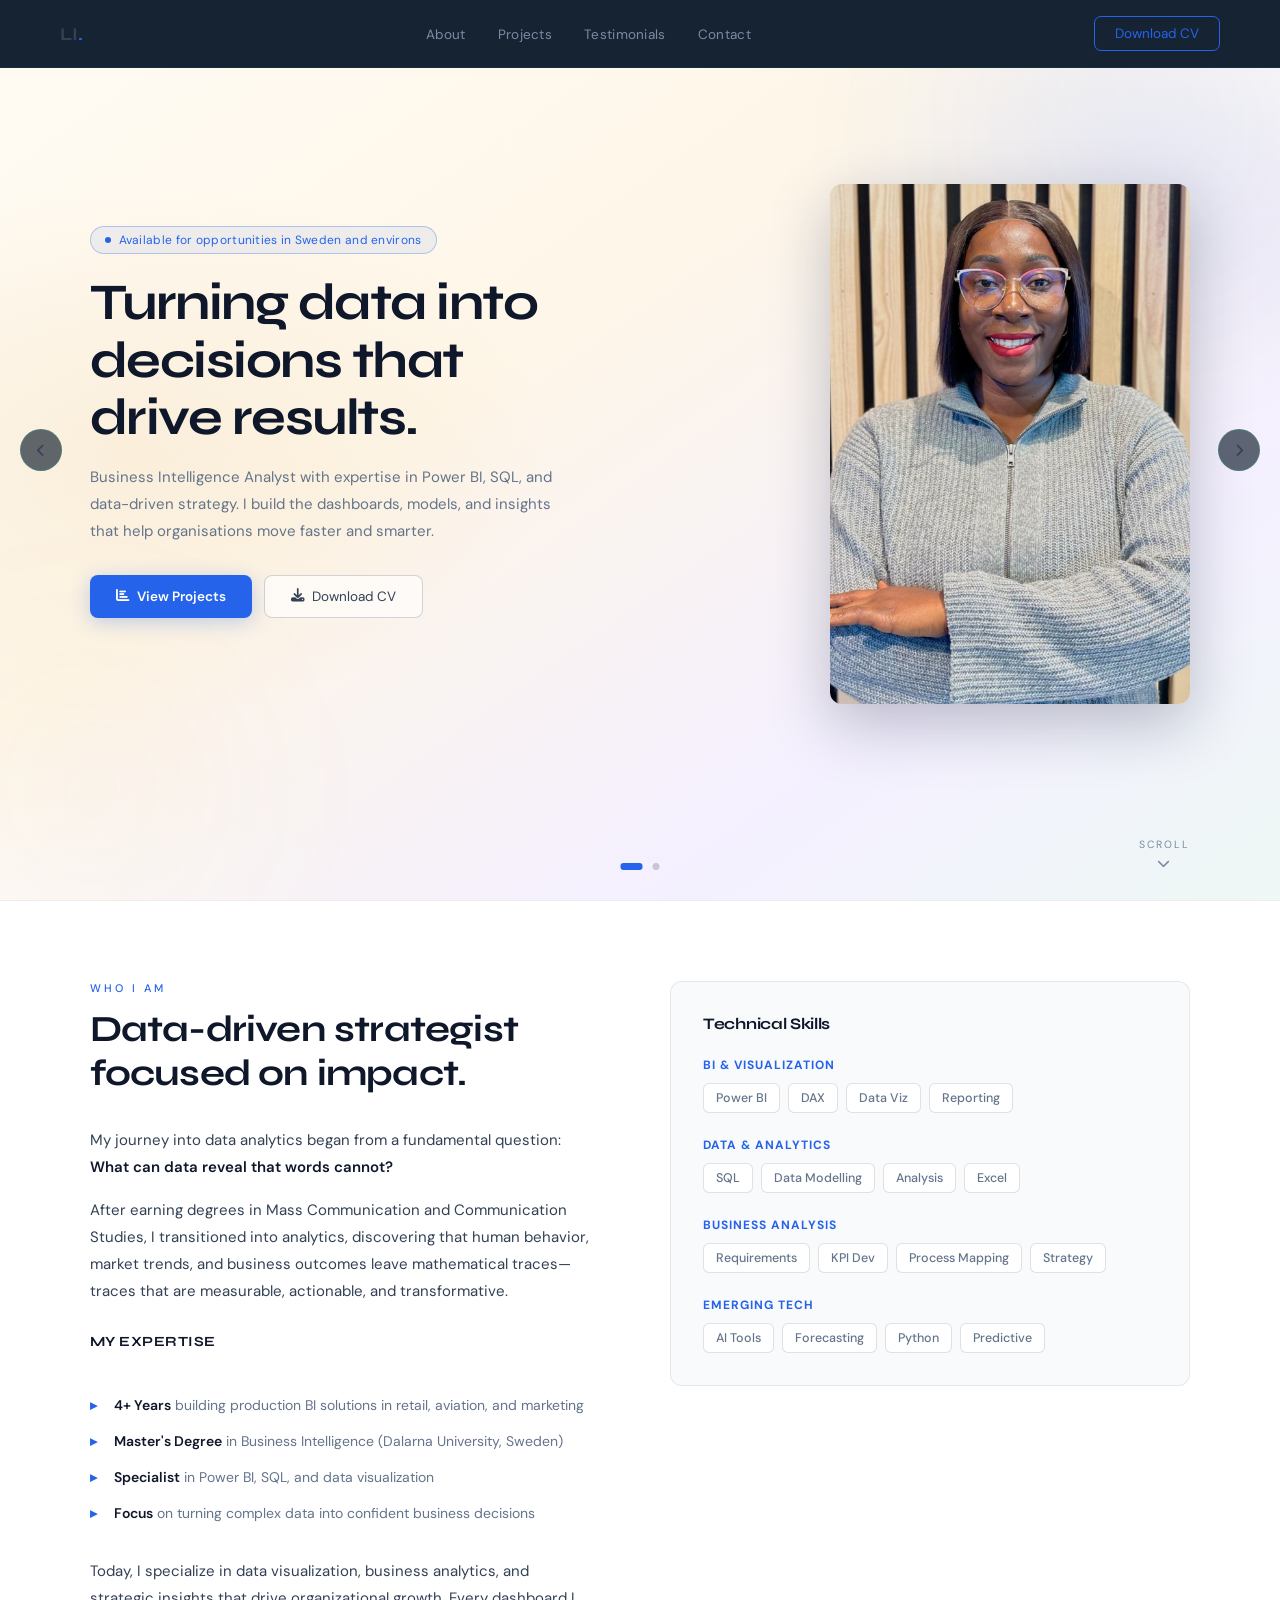
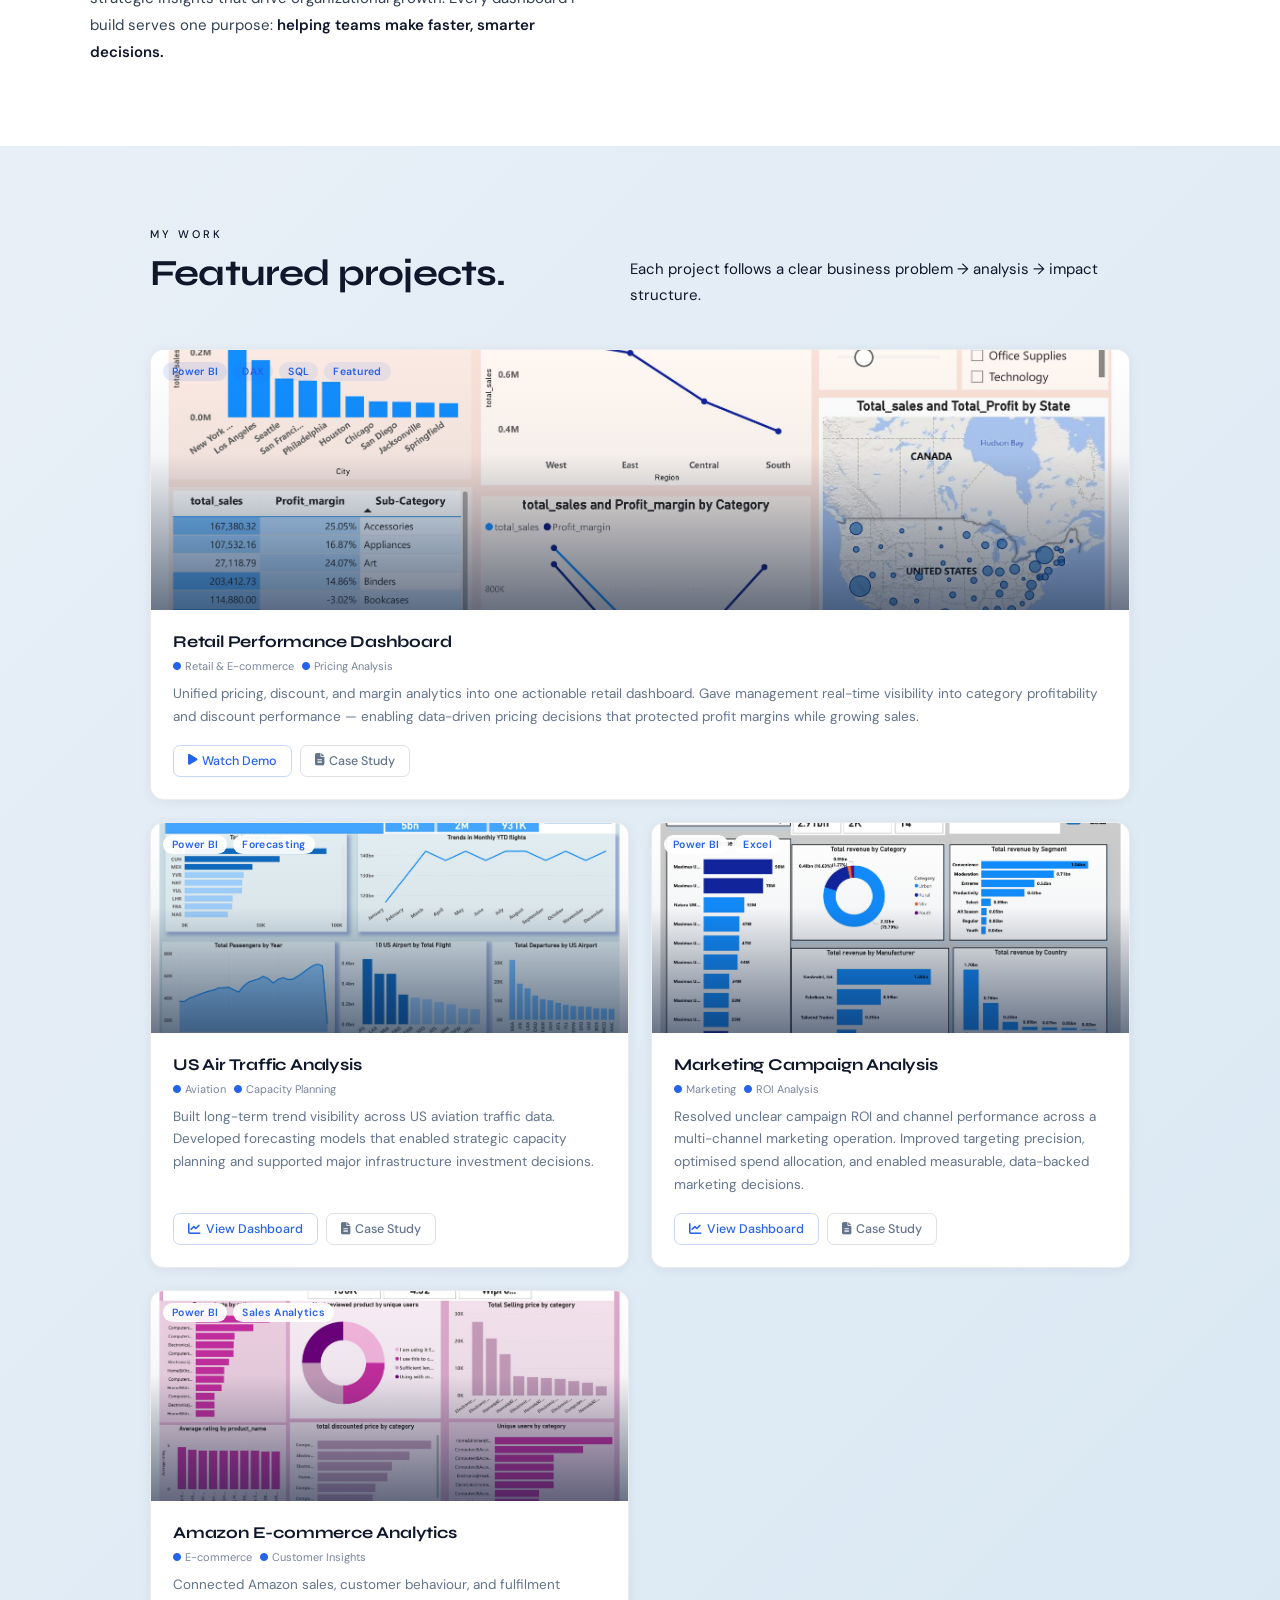
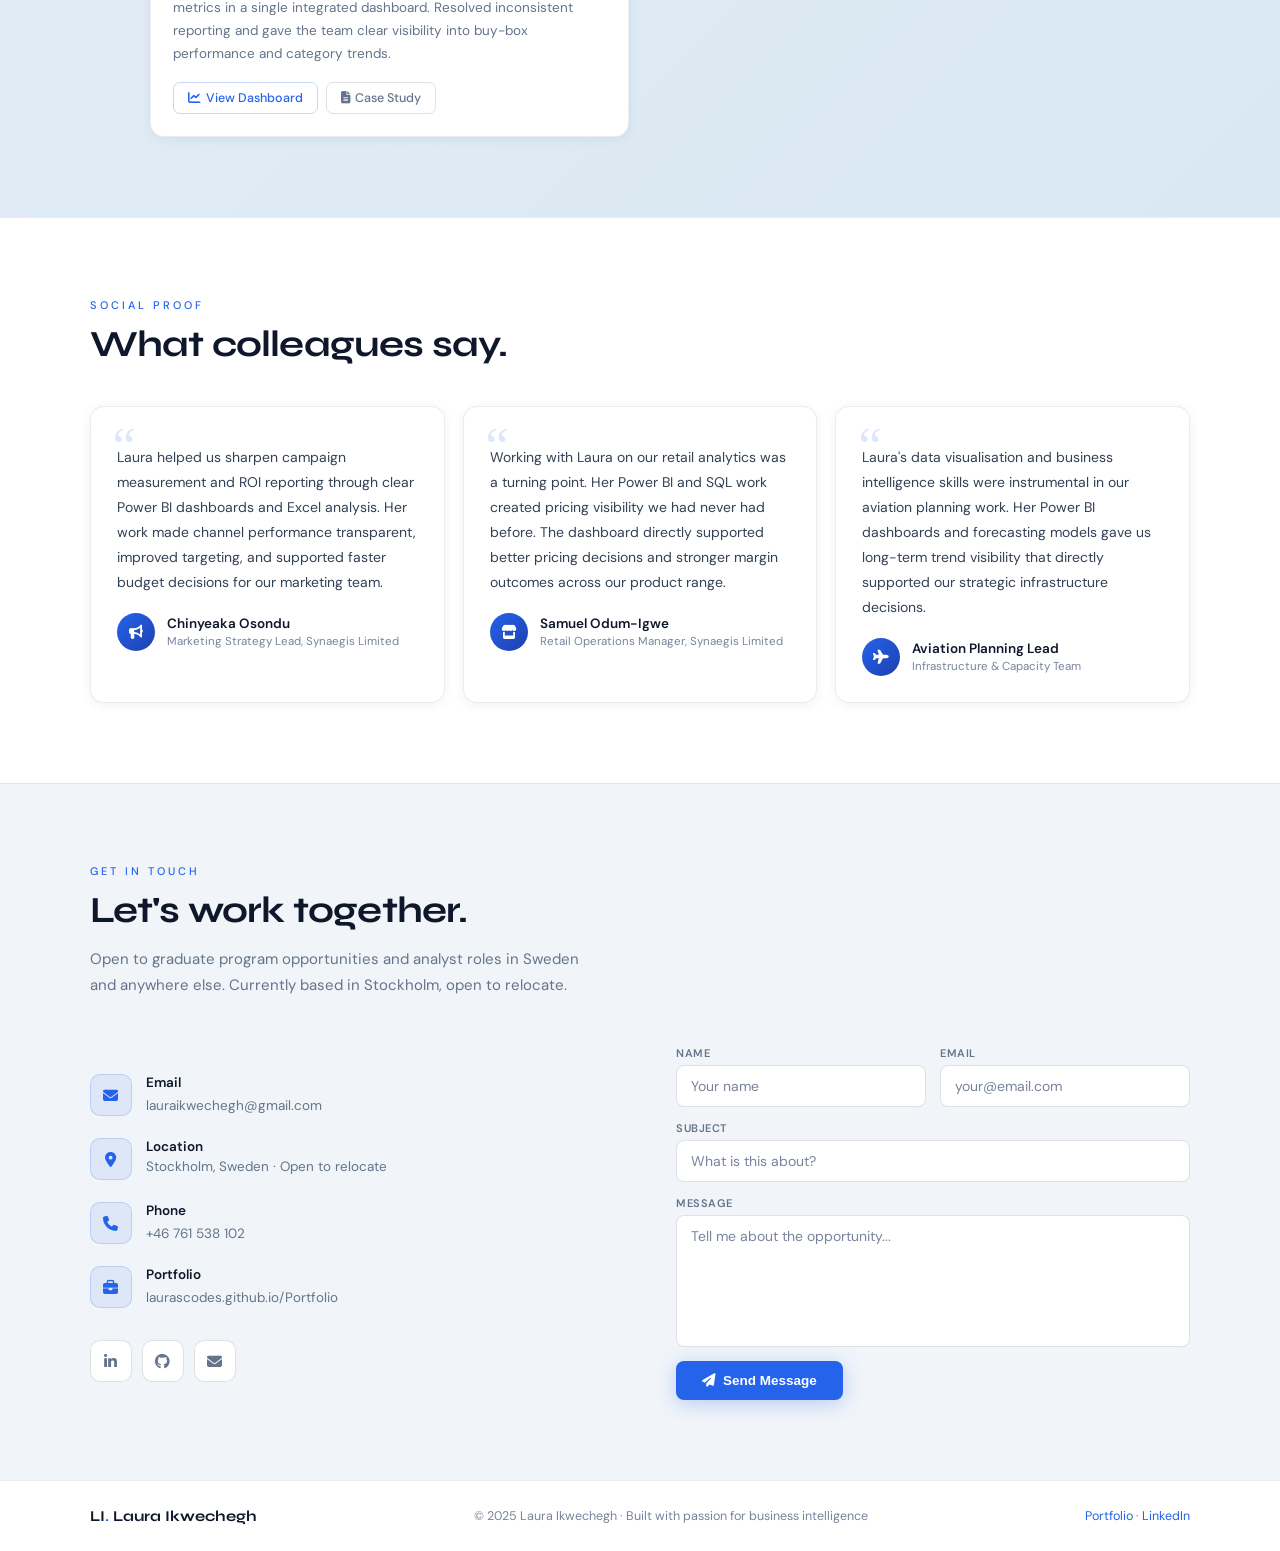
==== index.html @ 50e547a9 "new" ====
<!DOCTYPE html>
<html lang="en">
<head>
<meta charset="UTF-8">
<meta name="viewport" content="width=device-width, initial-scale=1.0">
<title>Laura Ikwechegh | Business Intelligence Analyst</title>
<link rel="preconnect" href="https://fonts.googleapis.com">
<link rel="preconnect" href="https://fonts.gstatic.com" crossorigin>
<link href="https://fonts.googleapis.com/css2?family=Syne:wght@400;600;700;800&family=DM+Sans:ital,opsz,wght@0,9..40,300;0,9..40,400;0,9..40,500;1,9..40,300&display=swap" rel="stylesheet">
<link rel="stylesheet" href="https://cdnjs.cloudflare.com/ajax/libs/font-awesome/6.5.0/css/all.min.css">
<link rel="stylesheet" href="style.css">
</head>
<body>

<!-- CURSOR -->
<div class="cursor" id="cursor"></div>
<div class="cursor-ring" id="cursorRing"></div>

<!-- SCROLL BAR -->
<div id="scroll-bar"></div>

<!-- MOBILE NAV -->
<div class="mobile-nav" id="mobileNav">
  <button class="close-mobile" onclick="closeMobileNav()"><i class="fas fa-times"></i></button>
  <a href="#hero" onclick="closeMobileNav()">Home</a>
  <a href="#about" onclick="closeMobileNav()">About</a>
  <a href="#projects" onclick="closeMobileNav()">Projects</a>
  <a href="#testimonials" onclick="closeMobileNav()">Testimonials</a>
  <a href="#contact" onclick="closeMobileNav()">Contact</a>
</div>

<!-- NAVBAR -->
<nav id="navbar">
  <a href="#hero" class="nav-logo">LI<span>.</span></a>
  <ul class="nav-links">
    <li><a href="#about">About</a></li>
    <li><a href="#projects">Projects</a></li>
    <li><a href="#testimonials">Testimonials</a></li>
    <li><a href="#contact">Contact</a></li>
  </ul>
  <a href="assets/img/portfolio/Laura_Ikwecheghs_Resume.pdf" class="nav-cta" target="_blank">Download CV</a>
  <div class="hamburger" onclick="openMobileNav()">
    <span></span><span></span><span></span>
  </div>
</nav>

<!-- ========== HERO SECTION ========== -->
<section id="hero">
  <div class="hero-slider" id="heroSlider">

    <!-- SLIDE 1: Photo + Text -->
    <div class="hero-slide slide-1">
      <div class="hero-orb orb-1"></div>
      <div class="hero-orb orb-2"></div>

      <div class="slide-1-inner">

        <!-- LEFT: Text -->
        <div class="hero-text-col">
          <div class="hero-badge">Available for opportunities in Sweden and environs</div>

          <h1 class="hero-title">
            Turning data into<br>
            <span class="primary-blue">decisions</span> that<br>
            <span class="accent-blue">drive results.</span>
          </h1>

          <p class="hero-sub">
            Business Intelligence Analyst with expertise in Power BI, SQL, and data-driven strategy.
            I build the dashboards, models, and insights that help organisations move faster and smarter.
          </p>

          <div class="hero-btns">
            <a href="#projects" class="btn-primary">
              <i class="fas fa-chart-bar"></i> View Projects
            </a>
            <a href="assets/img/portfolio/Laura_Ikwecheghs_Resume.pdf" class="btn-outline" target="_blank">
              <i class="fas fa-download"></i> Download CV
            </a>
          </div>
        </div>

        <!-- RIGHT: Photo -->
        <div class="hero-photo-col">
          <div class="hero-photo-frame">
            <img src="assets/img/portfolio/my_image.jpeg" alt="Laura Ikwechegh">
            <div class="hero-accent-card">
              <div class="accent-card-title">Live Metrics</div>
              <div class="accent-bars">
                <div class="accent-bar"></div>
                <div class="accent-bar"></div>
                <div class="accent-bar"></div>
                <div class="accent-bar"></div>
                <div class="accent-bar"></div>
                <div class="accent-bar"></div>
              </div>
            </div>
          </div>
        </div>

      </div>
    </div>
    <!-- end SLIDE 1 -->

    <!-- SLIDE 2: Gradient -->
    <div class="hero-slide slide-2">
      <div class="slide-2-line"></div>

      <div class="slide-2-inner">
        <div class="slide-2-eyebrow">Business Intelligence · Power BI · SQL</div>

        <h2 class="slide-2-title">
          Where data meets<br>
          <span class="s2-accent">strategic impact.</span>
        </h2>

        <p class="slide-2-desc">
          I translate raw data into confident decisions from retail pricing dashboards
          to aviation forecasting. My work sits at the intersection of analytics,
          technology, and measurable business outcomes.
        </p>

        <div class="slide-2-ctas">
          <a href="#about" class="btn-warm">
            <i class="fas fa-user"></i> About Me
          </a>
          <a href="#contact" class="btn-warm-outline">
            <i class="fas fa-paper-plane"></i> Get In Touch
          </a>
        </div>

        <div class="slide-2-stats">
          <div class="s2-stat">
            <div class="s2-stat-num">4+</div>
            <div class="s2-stat-label">Years<br>Experience</div>
          </div>
          <div class="s2-stat">
            <div class="s2-stat-num">4+</div>
            <div class="s2-stat-label">Projects<br>Delivered</div>
          </div>
          <div class="s2-stat">
            <div class="s2-stat-num">3+</div>
            <div class="s2-stat-label">Industries<br>Served</div>
          </div>
        </div>
      </div>

      <div class="slide-2-quote">
        <span class="s2-quote-mark">"</span>
        <p class="s2-quote-text">Data is the new oil — but only when refined into insight.</p>
        <div class="s2-quote-author">BI Philosophy</div>
      </div>

    </div>
    <!-- end SLIDE 2 -->

  </div>

  <!-- Dots -->
  <div class="hero-nav-dots">
    <button class="hero-dot active" aria-label="Slide 1"></button>
    <button class="hero-dot" aria-label="Slide 2"></button>
  </div>

  <!-- Arrows -->
  <button class="hero-arrow hero-arrow-left" id="heroPrev" aria-label="Previous slide">
    <i class="fas fa-chevron-left"></i>
  </button>
  <button class="hero-arrow hero-arrow-right" id="heroNext" aria-label="Next slide">
    <i class="fas fa-chevron-right"></i>
  </button>

  <!-- Scroll hint -->
  <div class="scroll-hint">
    <span>Scroll</span>
    <i class="fas fa-chevron-down"></i>
  </div>

</section>

<!-- ========== ABOUT ========== -->
<section id="about" class="section about-section" data-nav-theme="light">
  <div class="about-container">
    <!-- LEFT: Story -->
    <div class="about-left reveal">
      <div class="section-label">Who I Am</div>
      <h2 class="section-title">Data-driven strategist<br>focused on <span class="primary-blue">impact.</span></h2>
      
      <div class="about-content">
        <p>My journey into data analytics began from a fundamental question: <strong>What can data reveal that words cannot?</strong></p>
        
        <p>After earning degrees in Mass Communication and Communication Studies, I transitioned into analytics, discovering that human behavior, market trends, and business outcomes leave mathematical traces—traces that are measurable, actionable, and transformative.</p>
        
        <h4 class="about-subheading">My Expertise</h4>
        <ul class="about-list">
          <li><strong>4+ Years</strong> building production BI solutions in retail, aviation, and marketing</li>
          <li><strong>Master's Degree</strong> in Business Intelligence (Dalarna University, Sweden)</li>
          <li><strong>Specialist</strong> in Power BI, SQL, and data visualization</li>
          <li><strong>Focus</strong> on turning complex data into confident business decisions</li>
        </ul>
        
        <p>Today, I specialize in data visualization, business analytics, and strategic insights that drive organizational growth. Every dashboard I build serves one purpose: <strong>helping teams make faster, smarter decisions.</strong></p>
      </div>
    </div>

    <!-- RIGHT: Skills & Highlights -->
    <div class="about-right reveal">
      <h3 class="about-highlight-title">Technical Skills</h3>
      
      <div class="skills-groups">
        <div class="skill-group-simple">
          <h5>BI & Visualization</h5>
          <div class="skill-tags-simple">
            <span class="skill-tag-simple">Power BI</span>
            <span class="skill-tag-simple">DAX</span>
            <span class="skill-tag-simple">Data Viz</span>
            <span class="skill-tag-simple">Reporting</span>
          </div>
        </div>

        <div class="skill-group-simple">
          <h5>Data & Analytics</h5>
          <div class="skill-tags-simple">
            <span class="skill-tag-simple">SQL</span>
            <span class="skill-tag-simple">Data Modelling</span>
            <span class="skill-tag-simple">Analysis</span>
            <span class="skill-tag-simple">Excel</span>
          </div>
        </div>

        <div class="skill-group-simple">
          <h5>Business Analysis</h5>
          <div class="skill-tags-simple">
            <span class="skill-tag-simple">Requirements</span>
            <span class="skill-tag-simple">KPI Dev</span>
            <span class="skill-tag-simple">Process Mapping</span>
            <span class="skill-tag-simple">Strategy</span>
          </div>
        </div>

        <div class="skill-group-simple">
          <h5>Emerging Tech</h5>
          <div class="skill-tags-simple">
            <span class="skill-tag-simple">AI Tools</span>
            <span class="skill-tag-simple">Forecasting</span>
            <span class="skill-tag-simple">Python</span>
            <span class="skill-tag-simple">Predictive</span>
          </div>
        </div>
      </div>
    </div>
  </div>

</section>

<!-- ========== PROJECTS ========== -->
<section id="projects" class="section" data-nav-theme="primary">
  <div class="projects-inner">
    <div class="projects-header">
      <div>
        <div class="section-label reveal">My Work</div>
        <h2 class="section-title reveal">Featured projects.</h2>
      </div>
      <p class="section-sub reveal" style="margin-bottom:0;">Each project follows a clear business problem → analysis → impact structure.</p>
    </div>

    <div class="projects-grid">

    <!-- FEATURED: Retail -->
    <div class="project-card reveal">
      <div class="project-img-wrap">
        <img src="assets/img/portfolio/Retail Performance.jpg" alt="Retail Performance Dashboard" loading="lazy">
        <div class="project-overlay"></div>
        <div class="project-tags-overlay">
          <span class="ptag">Power BI</span>
          <span class="ptag">DAX</span>
          <span class="ptag">SQL</span>
          <span class="ptag">Featured</span>
        </div>
      </div>
      <div class="project-body">
        <h3>Retail Performance Dashboard</h3>
        <div class="project-meta">
          <span><i class="fas fa-circle"></i> Retail &amp; E-commerce</span>
          <span><i class="fas fa-circle"></i> Pricing Analysis</span>
        </div>
        <p>Unified pricing, discount, and margin analytics into one actionable retail dashboard. Gave management real-time visibility into category profitability and discount performance — enabling data-driven pricing decisions that protected profit margins while growing sales.</p>
        <div class="project-links">
          <a href="assets/img/portfolio/Retail%20Performance.mp4" class="p-link" target="_blank" rel="noopener">
            <i class="fas fa-play"></i> Watch Demo
          </a>
          <a href="project-case1.html" class="p-link secondary">
            <i class="fas fa-file-alt"></i> Case Study
          </a>
        </div>
      </div>
    </div>

    <!-- US Air Traffic -->
    <div class="project-card reveal">
      <div class="project-img-wrap">
        <img src="assets/img/portfolio/U.S international Powerbi project.jpg" alt="US Air Traffic Analysis" loading="lazy">
        <div class="project-overlay"></div>
        <div class="project-tags-overlay">
          <span class="ptag">Power BI</span>
          <span class="ptag">Forecasting</span>
        </div>
      </div>
      <div class="project-body">
        <h3>US Air Traffic Analysis</h3>
        <div class="project-meta">
          <span><i class="fas fa-circle"></i> Aviation</span>
          <span><i class="fas fa-circle"></i> Capacity Planning</span>
        </div>
        <p>Built long-term trend visibility across US aviation traffic data. Developed forecasting models that enabled strategic capacity planning and supported major infrastructure investment decisions.</p>
        <div class="project-links">
          <a href="assets/img/portfolio/U.S international Powerbi project.jpg" class="p-link" target="_blank" rel="noopener">
            <i class="fas fa-chart-line"></i> View Dashboard
          </a>
          <a href="project-case3.html" class="p-link secondary">
            <i class="fas fa-file-alt"></i> Case Study
          </a>
        </div>
      </div>
    </div>

    <!-- Marketing Campaign -->
    <div class="project-card reveal">
      <div class="project-img-wrap">
        <img src="assets/img/portfolio/power BI Assignment 1.jpg" alt="Marketing Campaign Analysis" loading="lazy">
        <div class="project-overlay"></div>
        <div class="project-tags-overlay">
          <span class="ptag">Power BI</span>
          <span class="ptag">Excel</span>
        </div>
      </div>
      <div class="project-body">
        <h3>Marketing Campaign Analysis</h3>
        <div class="project-meta">
          <span><i class="fas fa-circle"></i> Marketing</span>
          <span><i class="fas fa-circle"></i> ROI Analysis</span>
        </div>
        <p>Resolved unclear campaign ROI and channel performance across a multi-channel marketing operation. Improved targeting precision, optimised spend allocation, and enabled measurable, data-backed marketing decisions.</p>
        <div class="project-links">
          <a href="assets/img/portfolio/power BI Assignment 1.jpg" class="p-link" target="_blank" rel="noopener">
            <i class="fas fa-chart-line"></i> View Dashboard
          </a>
          <a href="project-case4.html" class="p-link secondary">
            <i class="fas fa-file-alt"></i> Case Study
          </a>
        </div>
      </div>
    </div>

    <!-- Amazon -->
    <div class="project-card reveal">
      <div class="project-img-wrap">
        <img src="assets/img/portfolio/Amazon E-commerce 1.jpg" alt="Amazon E-commerce Analytics" loading="lazy">
        <div class="project-overlay"></div>
        <div class="project-tags-overlay">
          <span class="ptag">Power BI</span>
          <span class="ptag">Sales Analytics</span>
        </div>
      </div>
      <div class="project-body">
        <h3>Amazon E-commerce Analytics</h3>
        <div class="project-meta">
          <span><i class="fas fa-circle"></i> E-commerce</span>
          <span><i class="fas fa-circle"></i> Customer Insights</span>
        </div>
        <p>Connected Amazon sales, customer behaviour, and fulfilment metrics in a single integrated dashboard. Resolved inconsistent reporting and gave the team clear visibility into buy-box performance and category trends.</p>
        <div class="project-links">
          <a href="assets/img/portfolio/Amazon E-commerce 1.jpg" class="p-link" target="_blank" rel="noopener">
            <i class="fas fa-chart-line"></i> View Dashboard
          </a>
          <a href="project-case5.html" class="p-link secondary">
            <i class="fas fa-file-alt"></i> Case Study
          </a>
        </div>
      </div>
    </div>

  </div>
</div>
</section>

<!-- ========== TESTIMONIALS ========== -->
<section id="testimonials" class="section" data-nav-theme="light">
  <div class="section-label reveal">Social Proof</div>
  <h2 class="section-title reveal">What colleagues say.</h2>

  <div class="testimonials-grid">

    <div class="testimonial-card reveal">
      <p>Laura helped us sharpen campaign measurement and ROI reporting through clear Power BI dashboards and Excel analysis. Her work made channel performance transparent, improved targeting, and supported faster budget decisions for our marketing team.</p>
      <div class="t-author">
        <div class="t-avatar"><i class="fas fa-bullhorn"></i></div>
        <div>
          <div class="t-name">Chinyeaka Osondu</div>
          <div class="t-role">Marketing Strategy Lead, Synaegis Limited</div>
        </div>
      </div>
    </div>

    <div class="testimonial-card reveal">
      <p>Working with Laura on our retail analytics was a turning point. Her Power BI and SQL work created pricing visibility we had never had before. The dashboard directly supported better pricing decisions and stronger margin outcomes across our product range.</p>
      <div class="t-author">
        <div class="t-avatar"><i class="fas fa-store"></i></div>
        <div>
          <div class="t-name">Samuel Odum-Igwe</div>
          <div class="t-role">Retail Operations Manager, Synaegis Limited</div>
        </div>
      </div>
    </div>

    <div class="testimonial-card reveal">
      <p>Laura's data visualisation and business intelligence skills were instrumental in our aviation planning work. Her Power BI dashboards and forecasting models gave us long-term trend visibility that directly supported our strategic infrastructure decisions.</p>
      <div class="t-author">
        <div class="t-avatar"><i class="fas fa-plane"></i></div>
        <div>
          <div class="t-name">Aviation Planning Lead</div>
          <div class="t-role">Infrastructure &amp; Capacity Team</div>
        </div>
      </div>
    </div>

  </div>
</section>

<!-- ========== CONTACT ========== -->
<section id="contact" class="section" data-nav-theme="light">
  <div class="section-label reveal">Get In Touch</div>
  <h2 class="section-title reveal">Let's work together.</h2>
  <p class="section-sub reveal">Open to graduate program opportunities and analyst roles in Sweden and anywhere else. Currently based in Stockholm, open to relocate.</p>

  <div class="contact-grid">
    <div class="reveal">
      <div class="contact-info-items">
        <div class="contact-info-item">
          <div class="c-icon"><i class="fas fa-envelope"></i></div>
          <div class="c-text">
            <h4>Email</h4>
            <a href="mailto:lauraikwechegh@gmail.com">lauraikwechegh@gmail.com</a>
          </div>
        </div>
        <div class="contact-info-item">
          <div class="c-icon"><i class="fas fa-map-marker-alt"></i></div>
          <div class="c-text">
            <h4>Location</h4>
            <p>Stockholm, Sweden · Open to relocate</p>
          </div>
        </div>
        <div class="contact-info-item">
          <div class="c-icon"><i class="fas fa-phone"></i></div>
          <div class="c-text">
            <h4>Phone</h4>
            <a href="tel:+46761538102">+46 761 538 102</a>
          </div>
        </div>
        <div class="contact-info-item">
          <div class="c-icon"><i class="fas fa-briefcase"></i></div>
          <div class="c-text">
            <h4>Portfolio</h4>
            <a href="https://laurascodes.github.io/Portfolio/index.html#hero-section" target="_blank">laurascodes.github.io/Portfolio</a>
          </div>
        </div>
      </div>

      <div class="social-row">
        <a href="http://www.linkedin.com/in/chidinma-ikwechegh-4619a311b" class="soc-btn" target="_blank" title="LinkedIn">
          <i class="fab fa-linkedin-in"></i>
        </a>
        <a href="https://github.com/laurascodes" class="soc-btn" target="_blank" title="GitHub">
          <i class="fab fa-github"></i>
        </a>
        <a href="mailto:lauraikwechegh@gmail.com" class="soc-btn" title="Email">
          <i class="fas fa-envelope"></i>
        </a>
      </div>
    </div>

    <form class="contact-form reveal" onsubmit="handleSubmit(event)">
      <div class="form-row">
        <div class="form-group">
          <label for="fname">Name</label>
          <input type="text" id="fname" name="name" placeholder="Your name" required>
        </div>
        <div class="form-group">
          <label for="femail">Email</label>
          <input type="email" id="femail" name="email" placeholder="your@email.com" required>
        </div>
      </div>
      <div class="form-group">
        <label for="fsubject">Subject</label>
        <input type="text" id="fsubject" name="subject" placeholder="What is this about?" required>
      </div>
      <div class="form-group">
        <label for="fmessage">Message</label>
        <textarea id="fmessage" name="message" rows="6" placeholder="Tell me about the opportunity..." required></textarea>
      </div>
      <button type="submit" class="btn-primary" style="align-self:flex-start;">
        <i class="fas fa-paper-plane"></i> Send Message
      </button>
      <p id="form-msg" style="font-size:13px;color:var(--teal);display:none;margin-top:8px;">
        ✓ Message sent! I will get back to you within 24 hours.
      </p>
    </form>
  </div>
</section>

<!-- FOOTER -->
<footer>
  <div class="footer-logo">LI<span>.</span> Laura Ikwechegh</div>
  <p>© 2025 Laura Ikwechegh · Built with passion for business intelligence</p>
  <p>
    <a href="https://laurascodes.github.io/Portfolio/index.html#hero-section">Portfolio</a> ·
    <a href="http://www.linkedin.com/in/chidinma-ikwechegh-4619a311b" target="_blank">LinkedIn</a>
  </p>
</footer>

<script src="main.js"></script>
</body>
</html>
---- style.css ----
/* ===========================
   CSS VARIABLES & RESET
=========================== */
:root {
  /* Twine-inspired Professional Blue Palette */
  --primary-dark:     #0F172A;
  --primary-navy:     #1E3A8A;
  --primary-blue:     #2563EB;
  --accent-blue:      #60A5FA;
  --white:            #FFFFFF;
  --bg-light:         #F8FAFC;
  --text-medium:      #64748B;
  --text-dark:        #334155;
  
  /* Hero section */
  --hero-bg:          #0F172A;
  --hero-mid:         #1E3A8A;
  --hero-accent:      #2563EB;
  --hero-accent-light:#60A5FA;
  --hero-slate:       #7B8BA3;
  --hero-light:       #D1D5E0;
  --hero-white:       #F8FAFC;

  /* Rest of site */
  --bg:               #F8FAFC;
  --bg2:              #FFFFFF;
  --bg3:              #F1F5F9;
  --primary:          #2563EB;
  --primary-light:    rgba(37,99,235,0.08);
  --accent:           #60A5FA;
  --slate:            #64748B;
  --slate-mid:        #78849C;
  --body-text:        #334155;
  --heading:          #0F172A;
  --border:           rgba(15,23,42,0.08);
  --border-mid:       rgba(15,23,42,0.13);
  --card-bg:          #FFFFFF;
  --shadow-sm:        0 2px 12px rgba(15,23,42,0.06);
  --shadow-md:        0 8px 32px rgba(15,23,42,0.09);
  --shadow-lg:        0 20px 60px rgba(15,23,42,0.12);
  --radius:           8px;
  --transition:       0.3s cubic-bezier(0.4,0,0.2,1);
}

*,*::before,*::after{margin:0;padding:0;box-sizing:border-box;}
html{scroll-behavior:smooth;font-size:16px;}
body{
  font-family:'DM Sans',sans-serif;
  background:var(--bg);color:var(--body-text);
  overflow-x:hidden;
  -webkit-font-smoothing:antialiased;
  -moz-osx-font-smoothing:grayscale;
  font-weight:400;cursor:none;
}

/* ===========================
   SCROLL REVEAL ANIMATIONS
=========================== */
.reveal{
  opacity:0;transform:translateY(20px);
  animation:revealUp .8s ease forwards;
}
@keyframes revealUp{
  to{opacity:1;transform:translateY(0);}
}
.section .reveal:nth-child(1){animation-delay:.1s;}
.section .reveal:nth-child(2){animation-delay:.2s;}
.section .reveal:nth-child(3){animation-delay:.3s;}
.section .reveal:nth-child(4){animation-delay:.4s;}
.section .reveal:nth-child(5){animation-delay:.5s;}

/* ===========================
   CURSOR
=========================== */
.cursor{
  position:fixed;width:11px;height:11px;background:var(--hero-teal);
  border-radius:50%;pointer-events:none;z-index:99999;
  transform:translate(-50%,-50%);transition:width .2s,height .2s;
}
.cursor-ring{
  position:fixed;width:36px;height:36px;
  border:1.5px solid var(--hero-teal);border-radius:50%;
  pointer-events:none;z-index:99998;transform:translate(-50%,-50%);
  transition:width .3s,height .3s,opacity .3s;opacity:.35;
}

/* ===========================
   SCROLL BAR
=========================== */
#scroll-bar{
  position:fixed;top:0;left:0;height:3px;
  background:linear-gradient(90deg,var(--primary),var(--accent-light));
  z-index:9999;width:0%;transition:width .1s linear;
}

/* ===========================
   NAVBAR
=========================== */
nav{
  position:fixed;top:0;left:0;right:0;z-index:1000;
  height:68px;padding:0 clamp(20px,5vw,60px);
  display:flex;align-items:center;justify-content:space-between;
  background:rgba(13,27,42,0.96);
  backdrop-filter:blur(20px);
  border-bottom:1px solid rgba(11,206,175,0.08);
  transition:background var(--transition),box-shadow var(--transition),color var(--transition);
  --nav-link-color: var(--hero-slate);
  --nav-link-hover: var(--hero-accent);
  --nav-cta-color: var(--hero-accent);
  --nav-cta-border: var(--hero-accent);
}
nav.scrolled{box-shadow:0 4px 24px rgba(0,0,0,0.25);}
nav.nav-theme-light{
  background:rgba(255,255,255,0.95);
  border-bottom:1px solid rgba(15,23,42,0.08);
  color:var(--heading);
  --nav-link-color: var(--text-dark);
  --nav-link-hover: var(--primary);
  --nav-cta-color: var(--primary);
  --nav-cta-border: var(--primary);
}
nav.nav-theme-primary{
  background:rgba(37,99,235,0.92);
  border-bottom:1px solid rgba(255,255,255,0.18);
  color:#fff;
  --nav-link-color: rgba(255,255,255,0.85);
  --nav-link-hover: #fff;
  --nav-cta-color: #fff;
  --nav-cta-border: rgba(255,255,255,0.7);
}

.nav-logo{
  font-family:'Syne',sans-serif;font-weight:700;font-size:18px;
  color:inherit;text-decoration:none;
}
.nav-logo span{color:var(--hero-accent);}

.hamburger span{background:currentColor;}

.nav-links{display:flex;list-style:none;gap:32px;}
.nav-links a{
  font-size:13.5px;font-weight:400;color:var(--nav-link-color);
  text-decoration:none;letter-spacing:.3px;transition:color var(--transition);position:relative;
}
.nav-links a::after{
  content:'';position:absolute;bottom:-4px;left:0;
  width:0;height:1.5px;background:var(--nav-link-hover);transition:width var(--transition);
}
.nav-links a:hover{color:var(--nav-link-hover);}
.nav-links a:hover::after{width:100%;}

.nav-cta{
  padding:8px 20px;border:1.5px solid var(--nav-cta-border);
  border-radius:7px;color:var(--nav-cta-color)!important;
  font-size:13.5px;font-weight:400;text-decoration:none;
  transition:all var(--transition);background:transparent;
}
.nav-cta:hover{background:rgba(45,90,140,0.08)!important;}
.nav-theme-light .nav-cta:hover{background:rgba(37,99,235,0.1)!important;}
.nav-theme-primary .nav-cta:hover{background:rgba(255,255,255,0.18)!important;}
.nav-cta::after{display:none!important;}

.hamburger{display:none;flex-direction:column;gap:5px;cursor:pointer;}
.hamburger span{display:block;width:22px;height:2px;background:var(--hero-light);border-radius:2px;}

/* ===========================
   HERO — DARK PROFESSIONAL
=========================== */
#hero{position:relative;height:100vh;overflow:hidden;}

.hero-slider{
  display:flex;width:200%;height:100%;
  transition:transform .85s cubic-bezier(.77,0,.175,1);
}

.hero-slide{
  width:50%;height:100%;flex-shrink:0;
  position:relative;display:flex;align-items:center;
}

/* ── SLIDE 1 — Warm cream gradient (soft, light, welcoming) ── */
.slide-1{
  background: linear-gradient(145deg, #fffbf4 0%, #fef6e8 40%, #f4f0ff 75%, #eef8f5 100%);
  padding:68px clamp(24px,7vw,100px) 80px;
}
.slide-1::before{
  content:'';position:absolute;inset:0;
  background:
    radial-gradient(ellipse 55% 50% at 10% 50%, rgba(212,151,58,0.09) 0%, transparent 60%),
    radial-gradient(ellipse 50% 55% at 90% 15%, rgba(37,99,235,0.07) 0%, transparent 55%);
  pointer-events:none;
}
.slide-1::after{
  content:'';position:absolute;inset:0;
  background:
    radial-gradient(ellipse 70% 50% at 100% 0%, rgba(255,255,255,0.6) 0%, transparent 55%),
    radial-gradient(ellipse 50% 40% at 0% 100%, rgba(255,255,255,0.4) 0%, transparent 55%);
  pointer-events:none;z-index:1;
}

.hero-orb{position:absolute;border-radius:50%;filter:blur(90px);pointer-events:none;}
.orb-1{
  width:420px;height:420px;
  background:radial-gradient(circle,rgba(37,99,235,0.10),transparent 70%);
  top:-80px;right:-80px;animation:orbFloat 8s ease-in-out infinite;
}
.orb-2{
  width:340px;height:340px;
  background:radial-gradient(circle,rgba(212,151,58,0.08),transparent 70%);
  bottom:-60px;left:-80px;animation:orbFloat 10s ease-in-out infinite reverse;
}
@keyframes orbFloat{0%,100%{transform:translateY(0) scale(1);}50%{transform:translateY(-26px) scale(1.04);}}

.slide-1-inner{
  position:relative;z-index:2;
  display:grid;grid-template-columns:1fr 360px;
  gap:60px;align-items:center;width:100%;
}

.hero-badge{
  display:inline-flex;align-items:center;gap:8px;
  padding:5px 14px;border-radius:100px;font-size:12px;font-weight:400;
  border:1.5px solid rgba(37,99,235,0.3);background:rgba(37,99,235,0.07);
  color:var(--primary-blue);margin-bottom:20px;letter-spacing:.3px;
}
.hero-badge::before{
  content:'';width:6px;height:6px;border-radius:50%;
  background:var(--primary-blue);flex-shrink:0;animation:pulse 2s infinite;
}
@keyframes pulse{0%,100%{opacity:1;transform:scale(1);}50%{opacity:.4;transform:scale(1.4);}}

.hero-title{
  font-family:'Syne',sans-serif;
  font-size:clamp(2rem,4vw,3.5rem);font-weight:700;
  line-height:1.12;letter-spacing:-1.5px;color:var(--heading);margin-bottom:18px;
}
.hero-title .teal{color:var(--primary-blue);}
.hero-title .gold{color:var(--accent-blue);}

.hero-sub{
  font-size:15px;font-weight:400;color:var(--slate);
  max-width:480px;line-height:1.78;margin-bottom:30px;
}

.hero-btns{display:flex;gap:12px;flex-wrap:wrap;margin-bottom:44px;}

.btn-primary{
  padding:12px 26px;background:var(--primary);color:#fff;
  font-weight:600;font-size:13.5px;border-radius:var(--radius);
  text-decoration:none;transition:all .3s cubic-bezier(.25,.46,.45,.94);
  border:none;cursor:pointer;display:inline-flex;align-items:center;gap:7px;
  box-shadow:0 4px 20px rgba(37,99,235,0.28);
  position:relative;overflow:hidden;
}
.btn-primary::before{
  content:'';position:absolute;inset:0;
  background:linear-gradient(135deg,rgba(255,255,255,0.2),rgba(255,255,255,0));
  opacity:0;transition:opacity .3s ease;
}
.btn-primary:hover{
  background:#1e40af;transform:translateY(-2px);
  box-shadow:0 12px 36px rgba(37,99,235,0.4);
}
.btn-primary:hover::before{opacity:1;}
.btn-primary:active{transform:translateY(0);}

.btn-outline{
  padding:12px 26px;
  border:1.5px solid rgba(13,31,60,0.18);color:var(--body-text);
  font-weight:400;font-size:13.5px;border-radius:var(--radius);
  text-decoration:none;transition:all .3s cubic-bezier(.25,.46,.45,.94);
  display:inline-flex;align-items:center;gap:7px;
  background:rgba(255,255,255,0.6);position:relative;overflow:hidden;
}
.btn-outline:hover{
  border-color:var(--primary);color:var(--primary);
  transform:translateY(-2px);background:rgba(45,90,140,0.04);
  box-shadow:0 8px 24px rgba(45,90,140,0.15);
}
.btn-outline:active{transform:translateY(0);}

.hero-stats{display:flex;gap:36px;flex-wrap:wrap;}
.stat{display:flex;flex-direction:column;}
.stat-number{
  font-family:'Syne',sans-serif;font-size:1.75rem;font-weight:700;
  color:var(--heading);line-height:1;
}
.stat-number span{color:var(--primary);}
.stat-label{font-size:11.5px;font-weight:400;color:var(--slate);margin-top:4px;}

/* Photo column */
.hero-photo-col{display:flex;align-items:center;justify-content:center;}
.hero-photo-frame{
  position:relative;
  width:420px;
  height:520px;
  background:none !important;
}
.hero-photo-frame::before{
  display:none;
}
.hero-photo-frame::after{
  display:none;
}
.hero-photo-frame img{
  position:relative;
  z-index:1;
  width:100%;
  height:100%;
  object-fit:cover;
  background:none !important;
  border:none;

  border-radius:12px;
  display:block;
  background:none;
  box-shadow:0 20px 60px rgba(15,23,46,0.25);
}
.photo-placeholder{
  position:relative;z-index:1;width:100%;height:100%;border-radius:18px;
  background:linear-gradient(160deg,#e8f0fe,#d4eee8);
  display:flex;flex-direction:column;align-items:center;justify-content:center;gap:12px;
  border:1px solid rgba(37,99,235,0.18);
}
.photo-placeholder i{font-size:48px;color:rgba(37,99,235,0.3);}
.photo-placeholder p{font-size:12px;color:var(--slate);text-align:center;line-height:1.6;}

.hero-accent-card{
  display:none;
}
@keyframes floatCard{0%,100%{transform:translateY(0);}50%{transform:translateY(-7px);}}
.accent-card-title{font-size:10px;font-weight:500;color:var(--primary);letter-spacing:1.5px;text-transform:uppercase;margin-bottom:8px;}
.accent-bars{display:flex;align-items:flex-end;gap:4px;height:26px;}
.accent-bar{width:8px;border-radius:2px 2px 0 0;background:linear-gradient(to top,var(--primary),rgba(45,90,140,0.25));animation:barPulse 2s ease-in-out infinite alternate;}
.accent-bar:nth-child(1){height:38%;animation-delay:0s;}
.accent-bar:nth-child(2){height:68%;animation-delay:.1s;}
.accent-bar:nth-child(3){height:52%;animation-delay:.2s;}
.accent-bar:nth-child(4){height:88%;animation-delay:.3s;}
.accent-bar:nth-child(5){height:62%;animation-delay:.4s;}
.accent-bar:nth-child(6){height:78%;animation-delay:.5s;}
@keyframes barPulse{from{opacity:.5;}to{opacity:1;}}

/* ── SLIDE 2 — Deep navy softening to white gradient ── */
.slide-2{
  background: linear-gradient(135deg, #1b3a5c 0%, #1e4976 35%, #2a6490 65%, #c8dff0 90%, #eef6fb 100%);
  padding:68px clamp(24px,7vw,100px) 80px;
  position:relative;overflow:hidden;
}
.slide-2::before{
  content:'';position:absolute;inset:0;
  background:
    radial-gradient(ellipse 65% 60% at 100% 100%, rgba(255,255,255,0.55) 0%, transparent 55%),
    radial-gradient(ellipse 50% 50% at 0% 0%, rgba(255,255,255,0.08) 0%, transparent 55%);
  pointer-events:none;
}
.slide-2::after{
  content:'';position:absolute;inset:0;
  background-image:
    linear-gradient(rgba(255,255,255,0.04) 1px,transparent 1px),
    linear-gradient(90deg,rgba(255,255,255,0.04) 1px,transparent 1px);
  background-size:55px 55px;
  pointer-events:none;
}
.slide-2-line{
  position:absolute;top:0;right:180px;width:1px;height:100%;
  background:linear-gradient(to bottom,transparent,rgba(255,255,255,0.2) 30%,rgba(255,255,255,0.2) 70%,transparent);
  pointer-events:none;
}
.slide-2-inner{
  position:relative;z-index:2;
  display:flex;flex-direction:column;justify-content:center;max-width:620px;height:100%;
}
.slide-2-eyebrow{
  display:inline-flex;align-items:center;gap:10px;
  font-size:11px;font-weight:500;letter-spacing:3px;text-transform:uppercase;
  color:#7ecfef;margin-bottom:24px;
}
.slide-2-eyebrow::before{content:'';display:block;width:24px;height:1px;background:#7ecfef;opacity:.6;}
.slide-2-title{
  font-family:'Syne',sans-serif;
  font-size:clamp(1.9rem,3.5vw,3rem);font-weight:700;
  line-height:1.14;letter-spacing:-1.2px;color:#e8f3fb;margin-bottom:20px;
}
.slide-2-title .s2-accent{color:#7ecfef;}
.slide-2-desc{
  font-size:15px;font-weight:400;color:rgba(200,225,245,0.78);
  line-height:1.8;margin-bottom:36px;max-width:490px;
}
.slide-2-ctas{display:flex;gap:12px;flex-wrap:wrap;margin-bottom:44px;}
.btn-warm{
  padding:12px 26px;background:rgba(255,255,255,0.95);color:#1b3a5c;font-weight:600;
  font-size:13.5px;border-radius:var(--radius);text-decoration:none;
  transition:all var(--transition);display:inline-flex;align-items:center;gap:7px;
  border:none;cursor:pointer;box-shadow:0 4px 18px rgba(0,0,0,0.18);
}
.btn-warm:hover{background:#ffffff;transform:translateY(-2px);box-shadow:0 8px 28px rgba(0,0,0,0.22);}
.btn-warm-outline{
  padding:12px 26px;border:1.5px solid rgba(255,255,255,0.35);color:rgba(232,243,251,0.9);
  font-weight:400;font-size:13.5px;border-radius:var(--radius);text-decoration:none;
  transition:all var(--transition);display:inline-flex;align-items:center;gap:7px;
  background:rgba(255,255,255,0.08);
}
.btn-warm-outline:hover{border-color:rgba(255,255,255,0.7);color:#fff;transform:translateY(-2px);}
.slide-2-stats{display:flex;gap:12px;flex-wrap:wrap;}
.s2-stat{
  display:flex;align-items:center;gap:10px;padding:10px 16px;
  background:rgba(255,255,255,0.12);border:1px solid rgba(255,255,255,0.2);
  border-radius:8px;backdrop-filter:blur(8px);
}
.s2-stat-num{font-family:'Syne',sans-serif;font-size:1.2rem;font-weight:700;color:#fff;line-height:1;}
.s2-stat-label{font-size:11.5px;font-weight:400;color:rgba(200,225,245,0.7);line-height:1.3;}
.slide-2-quote{
  position:absolute;right:clamp(24px,7vw,100px);top:50%;transform:translateY(-50%);
  max-width:240px;z-index:2;
}
.s2-quote-mark{font-family:Georgia,serif;font-size:60px;line-height:.7;color:rgba(255,255,255,0.25);margin-bottom:10px;display:block;}
.s2-quote-text{font-size:14px;font-weight:400;font-style:italic;color:rgba(200,225,245,0.55);line-height:1.7;margin-bottom:14px;}
.s2-quote-author{font-size:10px;font-weight:600;letter-spacing:2px;text-transform:uppercase;color:rgba(200,225,245,0.5);}

/* ===========================
   SLIDER CONTROLS
=========================== */
.hero-nav-dots{
  position:absolute;bottom:30px;left:50%;transform:translateX(-50%);
  display:flex;align-items:center;gap:10px;z-index:100;
}
.hero-dot{
  width:7px;height:7px;border-radius:50%;
  background:rgba(13,31,60,0.2);border:none;cursor:pointer;
  transition:all .3s ease;padding:0;
}
.hero-dot.active{width:22px;border-radius:3px;background:var(--primary);}

.hero-arrow{
  position:absolute;top:50%;transform:translateY(-50%);
  width:42px;height:42px;border-radius:50%;
  background:rgba(13,27,42,0.65);border:1px solid rgba(11,206,175,0.2);
  color:var(--hero-teal);font-size:13px;cursor:pointer;
  display:flex;align-items:center;justify-content:center;
  z-index:100;transition:all var(--transition);backdrop-filter:blur(10px);
}
.hero-arrow:hover{background:rgba(11,206,175,0.14);border-color:var(--hero-teal);transform:translateY(-50%) scale(1.07);}
.hero-arrow-left{left:20px;}
.hero-arrow-right{right:20px;}

.scroll-hint{
  position:absolute;bottom:30px;right:clamp(24px,7vw,100px);
  display:flex;flex-direction:column;align-items:center;gap:6px;
  color:var(--hero-slate);font-size:10.5px;font-weight:400;
  letter-spacing:2px;text-transform:uppercase;animation:bounce 2s infinite;z-index:100;
}
.scroll-hint i{font-size:13px;color:var(--hero-teal);}
@keyframes bounce{0%,100%{transform:translateY(0);}50%{transform:translateY(6px);}}

/* ===========================
   SECTION SHARED — LIGHT GRADIENT
=========================== */
.section{padding:88px clamp(24px,7vw,100px);position:relative;}

.section-label{
  font-size:11px;font-weight:500;letter-spacing:3px;
  text-transform:uppercase;color:var(--primary-blue);margin-bottom:10px;
}
.section-title{
  font-family:'Syne',sans-serif;
  font-size:clamp(1.7rem,3vw,2.3rem);font-weight:700;
  color:var(--heading);letter-spacing:-.8px;margin-bottom:14px;line-height:1.2;
}
.section-title .teal-accent{
  color:var(--primary-blue);background:linear-gradient(135deg,var(--primary-blue),#1e40af);
  -webkit-background-clip:text;-webkit-text-fill-color:transparent;
  background-clip:text;font-weight:700;
}
.section-sub{font-size:15px;font-weight:400;color:var(--slate);max-width:500px;line-height:1.75;}

.reveal{opacity:0;transform:translateY(26px);transition:opacity .65s ease,transform .65s ease;}
.reveal.visible{opacity:1;transform:translateY(0);}

/* ===========================
   ABOUT — Professional Two-Column Layout
=========================== */
#about{
  background:#FFFFFF;
  border-top:1px solid var(--border);
  padding:80px clamp(24px,7vw,100px);
}
.about-container{
  display:grid;
  grid-template-columns:1fr 1fr;
  gap:60px;
  align-items:start;
  max-width:1200px;
  margin:0 auto;
}
.about-left{
  padding-right:20px;
}
.about-left .section-label{
  margin-bottom:12px;
}
.about-left .section-title{
  margin-bottom:32px;
}
.about-content{
  display:flex;
  flex-direction:column;
  gap:16px;
}
.about-content p{
  font-size:15px;
  font-weight:400;
  color:var(--body-text);
  line-height:1.8;
}
.about-content p strong{
  color:var(--heading);
  font-weight:600;
}
.about-subheading{
  font-family:'Syne',sans-serif;
  font-size:14px;
  font-weight:700;
  color:var(--heading);
  text-transform:uppercase;
  letter-spacing:0.5px;
  margin-top:12px;
  margin-bottom:12px;
}
.about-list{
  list-style:none;
  padding:0;
  margin:16px 0;
  display:flex;
  flex-direction:column;
  gap:12px;
}
.about-list li{
  font-size:14px;
  font-weight:400;
  color:var(--slate);
  line-height:1.7;
  padding-left:24px;
  position:relative;
}
.about-list li::before{
  content:'▸';
  position:absolute;
  left:0;
  color:var(--primary-blue);
  font-weight:bold;
}
.about-list li strong{
  color:var(--heading);
  font-weight:600;
}

/* RIGHT COLUMN: Skills */
.about-right{
  background:var(--bg-light);
  padding:32px;
  border-radius:12px;
  border:1px solid var(--border);
  height:fit-content;
  position:sticky;
  top:100px;
}
.about-highlight-title{
  font-family:'Syne',sans-serif;
  font-size:16px;
  font-weight:700;
  color:var(--heading);
  margin-bottom:24px;
  letter-spacing:-0.3px;
}
.skills-groups{
  display:flex;
  flex-direction:column;
  gap:24px;
}
.skill-group-simple{
  display:flex;
  flex-direction:column;
  gap:10px;
}
.skill-group-simple h5{
  font-size:12px;
  font-weight:700;
  text-transform:uppercase;
  letter-spacing:1px;
  color:var(--primary-blue);
  margin:0;
}
.skill-tags-simple{
  display:flex;
  flex-wrap:wrap;
  gap:8px;
}
.skill-tag-simple{
  display:inline-block;
  padding:6px 12px;
  background:var(--white);
  border:1px solid var(--border-mid);
  border-radius:6px;
  font-size:12.5px;
  font-weight:500;
  color:var(--slate);
  transition:all var(--transition);
}
.skill-tag-simple:hover{
  border-color:var(--primary-blue);
  background:rgba(37,99,235,0.05);
  color:var(--primary-blue);
}

/* Responsive About */
@media(max-width:900px){
  .about-container{
    grid-template-columns:1fr;
    gap:40px;
  }
  .about-left{
    padding-right:0;
  }
  .about-right{
    position:relative;
    top:auto;
  }
}

/* Story Narrative Section */
.about-story{
  max-width:900px;margin:0 auto 64px;
}
.story-intro{
  font-size:16px;font-weight:400;color:var(--body-text);line-height:1.9;
  margin-bottom:44px;padding:20px;background:rgba(37,99,235,0.04);
  border-left:4px solid var(--primary-blue);border-radius:8px;
}
.story-intro strong{color:var(--heading);font-weight:600;}
.story-progression{
  display:grid;grid-template-columns:1fr;gap:32px;margin-bottom:48px;
}
.progression-item{
  display:grid;grid-template-columns:auto 1fr;gap:24px;align-items:flex-start;
  padding:28px;background:var(--card-bg);border:1px solid var(--border);
  border-radius:14px;transition:all var(--transition);
  box-shadow:0 2px 8px rgba(13,31,60,0.04);
  position:relative;overflow:hidden;
}
.progression-item::before{
  content:'';position:absolute;inset:0;
  background:linear-gradient(135deg,rgba(37,99,235,0.02),transparent);
  opacity:0;transition:opacity var(--transition);pointer-events:none;
}
.progression-item:hover{
  border-color:rgba(37,99,235,0.25);
  box-shadow:0 12px 32px rgba(13,31,60,0.12);
  transform:translateX(4px);
}
.progression-item:hover::before{opacity:1;}
.prog-icon{
  width:50px;height:50px;background:linear-gradient(135deg,rgba(37,99,235,0.1),rgba(212,151,58,0.08));
  border:2px solid rgba(37,99,235,0.2);border-radius:12px;
  display:flex;align-items:center;justify-content:center;color:var(--primary-blue);
  font-size:20px;flex-shrink:0;transition:all var(--transition);
}
.progression-item:hover .prog-icon{
  border-color:var(--primary-blue);background:rgba(37,99,235,0.12);transform:scale(1.1);
}
.prog-content h4{
  font-family:'Syne',sans-serif;font-size:16px;font-weight:700;color:var(--heading);
  margin-bottom:8px;letter-spacing:-.3px;
}
.prog-content p{
  font-size:14.5px;font-weight:400;color:var(--slate);line-height:1.8;
}

/* Expertise Section */
.expertise-section{
  margin-bottom:56px;
}
.expertise-title{
  font-family:'Syne',sans-serif;font-size:20px;font-weight:700;
  color:var(--heading);margin-bottom:36px;letter-spacing:-.4px;
}
.expertise-grid{
  display:grid;grid-template-columns:repeat(4,1fr);gap:18px;
}
.expertise-card{
  padding:24px;background:var(--card-bg);border:1.5px solid var(--border);
  border-radius:14px;transition:all var(--transition);text-align:center;
  box-shadow:var(--shadow-sm);position:relative;overflow:hidden;
}
.expertise-card::before{
  content:'';position:absolute;inset:0;
  background:linear-gradient(135deg,rgba(37,99,235,0.04),transparent);
  opacity:0;transition:opacity var(--transition);pointer-events:none;
}
.expertise-card:hover{
  border-color:rgba(37,99,235,0.3);transform:translateY(-6px);
  box-shadow:0 16px 48px rgba(13,31,60,0.14);
}
.expertise-card:hover::before{opacity:1;}
.exp-icon-circle{
  width:58px;height:58px;
  background:linear-gradient(135deg,rgba(37,99,235,0.12),rgba(212,151,58,0.08));
  border:2px solid rgba(37,99,235,0.18);border-radius:14px;
  display:flex;align-items:center;justify-content:center;
  font-size:22px;color:var(--primary-blue);margin:0 auto 16px;transition:all var(--transition);
}
.expertise-card:hover .exp-icon-circle{
  background:linear-gradient(135deg,rgba(37,99,235,0.2),rgba(212,151,58,0.12));
  border-color:var(--primary-blue);transform:scale(1.12);
}
.expertise-card h4{
  font-family:'Syne',sans-serif;font-size:14px;font-weight:700;
  color:var(--heading);margin-bottom:10px;letter-spacing:-.2px;
}
.expertise-card p{
  font-size:13px;font-weight:400;color:var(--slate);line-height:1.7;margin-bottom:16px;
}
.exp-tags{display:flex;flex-wrap:wrap;justify-content:center;gap:6px;}
.exp-tags span{
  font-size:11px;font-weight:500;padding:4px 10px;
  background:rgba(37,99,235,0.08);border-radius:100px;
  color:var(--primary-blue);letter-spacing:.2px;
}

/* Skills Section */
.skills-section{
  margin-top:48px;
}
.skills-title{
  font-family:'Syne',sans-serif;font-size:20px;font-weight:700;
  color:var(--heading);margin-bottom:32px;letter-spacing:-.4px;
}
.skills-grid{
  display:grid;grid-template-columns:repeat(4,1fr);gap:22px;
}
.skills-category{
  padding:24px;background:var(--card-bg);border:1.5px solid var(--border);
  border-radius:14px;box-shadow:var(--shadow-sm);transition:all var(--transition);
  position:relative;overflow:hidden;
}
.skills-category::before{
  content:'';position:absolute;inset:0;
  background:linear-gradient(135deg,rgba(37,99,235,0.05),transparent);
  opacity:0;transition:opacity var(--transition);pointer-events:none;
}
.skills-category:hover{
  border-color:rgba(37,99,235,0.25);box-shadow:var(--shadow-md);
  transform:translateY(-2px);
}
.skills-category:hover::before{opacity:1;}
.cat-title{
  font-family:'Syne',sans-serif;font-size:12.5px;font-weight:700;
  text-transform:uppercase;letter-spacing:1.2px;color:var(--primary-blue);
  margin-bottom:18px;display:block;
}
.proficiency-list{display:flex;flex-direction:column;gap:16px;}
.skill-item{display:flex;flex-direction:column;gap:6px;}
.skill-name{font-size:13px;font-weight:600;color:var(--heading);}
.skill-bar{
  height:6px;background:#f0f4f9;border-radius:100px;overflow:hidden;
  border:1px solid rgba(37,99,235,0.1);position:relative;
}
.skill-progress{
  height:100%;background:linear-gradient(90deg,var(--primary-blue),#1e40af);
  border-radius:100px;transition:width .8s cubic-bezier(.34,.1,.68,1);
  box-shadow:0 0 12px rgba(37,99,235,0.4);
  position:relative;
}
.skill-progress::after{
  content:'';position:absolute;inset:0;
  background:linear-gradient(90deg,transparent,rgba(255,255,255,0.3),transparent);
  animation:shimmer 2s infinite;
}
@keyframes shimmer{
  0%{transform:translateX(-100%);}
  100%{transform:translateX(100%);}
}
.skill-level{
  font-size:10.5px;font-weight:500;color:var(--slate-mid);
  text-transform:uppercase;letter-spacing:.5px;
}

/* Old About Grid Styles (kept for backwards compatibility) */
.about-grid{display:grid;grid-template-columns:1fr 1fr;gap:72px;align-items:start;margin-top:50px;}
.about-text p{font-size:15px;font-weight:400;color:var(--body-text);line-height:1.85;margin-bottom:16px;}
.about-text p strong{color:var(--heading);font-weight:600;}
.about-highlights{display:grid;grid-template-columns:1fr 1fr;gap:14px;margin-top:28px;}
.highlight-item{
  padding:18px;background:var(--card-bg);border:1px solid var(--border);
  border-radius:var(--radius);transition:all var(--transition);box-shadow:var(--shadow-sm);
}
.highlight-item:hover{border-color:rgba(37,99,235,0.3);transform:translateY(-3px);box-shadow:var(--shadow-md);}
.highlight-item i{font-size:17px;color:var(--primary-blue);margin-bottom:9px;display:block;}
.highlight-item h4{font-size:13.5px;font-weight:600;color:var(--heading);margin-bottom:3px;}
.highlight-item p{font-size:12.5px!important;font-weight:400!important;color:var(--slate)!important;margin-bottom:0!important;line-height:1.5!important;}
.about-skills h3{font-family:'Syne',sans-serif;font-size:17px;font-weight:700;color:var(--heading);margin-bottom:20px;}
.skill-group{margin-bottom:22px;}
.skill-group-title{font-size:10.5px;font-weight:600;letter-spacing:2px;text-transform:uppercase;color:var(--primary-blue);margin-bottom:9px;}
.skill-tags{display:flex;flex-wrap:wrap;gap:7px;}
.skill-tag{
  padding:5px 13px;border-radius:100px;font-size:12.5px;font-weight:400;
  background:#f0f4f9;border:1px solid var(--border-mid);
  color:var(--body-text);transition:all var(--transition);
}
.skill-tag:hover{background:rgba(37,99,235,0.09);border-color:var(--primary-blue);color:var(--primary-blue);}

/* ===========================
   PROJECTS — Navy Background
=========================== */
#projects{
  background:linear-gradient(135deg, #e8eff7 0%, #d9e8f3 100%);
  border-top:1px solid rgba(255,255,255,0.12);
  padding:80px clamp(24px,7vw,100px);
}
#projects .section-label,
#projects .section-title,
#projects .section-sub{
  color:var(--heading);
}
#projects .section-sub{opacity:.85;}
#projects .section-title .teal-accent{
  color:var(--primary-blue);background:none;
}
.projects-inner{
  max-width:980px;
  margin:0 auto;
}
.projects-header{display:flex;align-items:flex-end;justify-content:space-between;margin-bottom:40px;flex-wrap:wrap;gap:16px;}
.projects-grid{display:grid;grid-template-columns:repeat(2,1fr);gap:22px;}
.project-card{
  background:var(--card-bg);border:1px solid var(--border);border-radius:14px;
  overflow:hidden;transition:all var(--transition);display:flex;flex-direction:column;
  cursor:pointer;box-shadow:var(--shadow-sm);
}
.project-card:hover{border-color:rgba(37,99,235,0.28);transform:translateY(-5px);box-shadow:var(--shadow-lg);}
.project-card:first-child{grid-column:span 2; background:#FFFFFF; border-color:var(--border);}
.project-card:first-child .project-body{color:var(--body-text);}
.project-card:first-child .project-body h3{color:var(--heading);}
.project-card:first-child .project-meta span{color:var(--slate-mid);}
.project-card:first-child .project-meta i{color:var(--primary-blue);}
.project-card:first-child .project-body p{color:var(--slate);}
.project-card:first-child .project-links .p-link{color:var(--primary-blue);border-color:rgba(37,99,235,0.25);}
.project-card:first-child .project-links .p-link:hover{background:rgba(37,99,235,0.08);}
.project-card:first-child .project-links .p-link.secondary{color:var(--slate);border-color:var(--border-mid);}
.project-card:first-child .project-tags-overlay .ptag{background:rgba(37,99,235,0.09);color:var(--primary-blue);}
.project-card:first-child .project-tags-overlay .ptag:first-child{background:rgba(37,99,235,0.12);}
.project-img-wrap{position:relative;overflow:hidden;height:210px;}
.project-card:first-child .project-img-wrap{height:260px;}
.project-img-wrap img{width:100%;height:100%;object-fit:cover;transition:transform .5s ease;}
.project-card:hover .project-img-wrap img{transform:scale(1.04);}
.project-overlay{
  position:absolute;inset:0;
  background:linear-gradient(to top,rgba(13,31,60,0.62) 0%,rgba(13,31,60,0.04) 60%,transparent 100%);
}
.project-tags-overlay{position:absolute;top:12px;left:12px;display:flex;gap:6px;flex-wrap:wrap;}
.ptag{
  padding:3px 9px;background:rgba(255,255,255,0.94);
  border-radius:100px;font-size:10.5px;font-weight:600;color:var(--primary-blue);letter-spacing:.3px;
}
.project-body{padding:22px;flex:1;display:flex;flex-direction:column;}
.project-body h3{font-family:'Syne',sans-serif;font-size:16.5px;font-weight:700;color:var(--heading);margin-bottom:7px;letter-spacing:-.2px;}
.project-meta{display:flex;gap:8px;align-items:center;margin-bottom:10px;}
.project-meta span{font-size:11px;font-weight:400;color:var(--slate-mid);display:flex;align-items:center;gap:4px;}
.project-meta i{color:var(--primary-blue);font-size:8px;}
.project-body p{font-size:13.5px;font-weight:400;color:var(--slate);line-height:1.7;flex:1;margin-bottom:16px;}
.project-links{display:flex;gap:8px;}
.p-link{
  display:inline-flex;align-items:center;gap:5px;font-size:12.5px;font-weight:500;
  color:var(--primary-blue);text-decoration:none;padding:7px 14px;
  border:1.5px solid rgba(37,99,235,0.25);border-radius:7px;transition:all var(--transition);
}
.p-link:hover{background:rgba(37,99,235,0.08);border-color:var(--primary-blue);}
.p-link.secondary{color:var(--slate);border-color:var(--border-mid);}
.p-link.secondary:hover{color:var(--body-text);border-color:var(--slate-mid);background:#f0f4f9;}

/* ===========================
   TESTIMONIALS — White Background
=========================== */
#testimonials{
  background:#FFFFFF;
  border-top:1px solid var(--border);
  padding:80px clamp(24px,7vw,100px);
}
.testimonials-grid{display:grid;grid-template-columns:repeat(3,1fr);gap:18px;margin-top:40px;}
.testimonial-card{
  padding:26px;background:var(--card-bg);border:1px solid var(--border);
  border-radius:14px;transition:all var(--transition);position:relative;box-shadow:var(--shadow-sm);
}
.testimonial-card:hover{border-color:rgba(37,99,235,0.2);transform:translateY(-4px);box-shadow:var(--shadow-md);}
.testimonial-card::before{
  content:'\201C';position:absolute;top:14px;left:22px;
  font-size:52px;color:var(--primary-blue);opacity:.15;font-family:Georgia,serif;line-height:1;
}
.testimonial-card p{font-size:14px;font-weight:400;color:var(--body-text);line-height:1.78;margin-bottom:18px;padding-top:12px;}
.t-author{display:flex;align-items:center;gap:12px;}
.t-avatar{
  width:38px;height:38px;background:linear-gradient(135deg,var(--primary-blue),#1e40af);
  border-radius:50%;display:flex;align-items:center;justify-content:center;
  color:#fff;font-size:14px;flex-shrink:0;
}
.t-name{font-size:13.5px;font-weight:600;color:var(--heading);margin-bottom:2px;}
.t-role{font-size:11.5px;font-weight:400;color:var(--slate-mid);}

/* ===========================
   CONTACT — Light Blue Background
=========================== */
#contact{
  background:#F1F5F9;
  border-top:1px solid var(--border);
  padding:80px clamp(24px,7vw,100px);
}
.contact-grid{display:grid;grid-template-columns:1fr 1fr;gap:72px;align-items:start;margin-top:48px;}
.contact-info-items{display:flex;flex-direction:column;gap:22px;margin-top:28px;}
.contact-info-item{display:flex;align-items:flex-start;gap:14px;}
.c-icon{
  width:42px;height:42px;background:rgba(37,99,235,0.09);
  border:1px solid rgba(37,99,235,0.2);border-radius:10px;
  display:flex;align-items:center;justify-content:center;
  color:var(--primary-blue);font-size:15px;flex-shrink:0;
}
.c-text h4{font-size:13.5px;font-weight:600;color:var(--heading);margin-bottom:3px;}
.c-text p,.c-text a{font-size:13.5px;font-weight:400;color:var(--slate);text-decoration:none;transition:color var(--transition);}
.c-text a:hover{color:var(--primary-blue);}
.social-row{display:flex;gap:10px;margin-top:32px;}
.soc-btn{
  width:42px;height:42px;border:1.5px solid var(--border-mid);border-radius:10px;
  display:flex;align-items:center;justify-content:center;
  color:var(--slate);text-decoration:none;font-size:15px;
  transition:all var(--transition);background:var(--card-bg);
}
.soc-btn:hover{border-color:var(--primary-blue);color:var(--primary-blue);background:rgba(37,99,235,0.08);transform:translateY(-2px);}
.contact-form{display:flex;flex-direction:column;gap:14px;}
.form-row{display:grid;grid-template-columns:1fr 1fr;gap:14px;}
.form-group{display:flex;flex-direction:column;gap:5px;}
.form-group label{font-size:11px;font-weight:600;color:var(--slate);letter-spacing:.5px;text-transform:uppercase;}
.form-group input,
.form-group textarea{
  padding:11px 14px;background:var(--card-bg);
  border:1.5px solid var(--border-mid);border-radius:8px;
  color:var(--body-text);font-family:'DM Sans',sans-serif;
  font-size:14px;font-weight:400;
  transition:border-color var(--transition),box-shadow var(--transition);resize:none;
}
.form-group input:focus,
.form-group textarea:focus{outline:none;border-color:var(--primary-blue);box-shadow:0 0 0 3px rgba(37,99,235,0.09);}
.form-group input::placeholder,
.form-group textarea::placeholder{color:var(--slate-mid);}

/* ===========================
   FOOTER
=========================== */
footer{
  padding:26px clamp(24px,7vw,100px);
  background:#fff;border-top:1px solid var(--border);
  display:flex;align-items:center;justify-content:space-between;flex-wrap:wrap;gap:12px;
}
.footer-logo{font-family:'Syne',sans-serif;font-weight:700;font-size:15px;color:var(--heading);}
.footer-logo span{color:var(--primary-blue);}
footer p{font-size:12.5px;font-weight:400;color:var(--slate-mid);}
footer a{color:var(--primary-blue);text-decoration:none;}

/* ===========================
   MOBILE NAV
=========================== */
.mobile-nav{
  display:none;position:fixed;inset:0;
  background:rgba(255,255,255,0.98);z-index:999;
  flex-direction:column;align-items:center;justify-content:center;gap:30px;
}
.mobile-nav.open{display:flex;}
.mobile-nav a{font-family:'Syne',sans-serif;font-size:24px;font-weight:700;color:var(--heading);text-decoration:none;transition:color var(--transition);}
.mobile-nav a:hover{color:var(--primary-blue);}
.close-mobile{position:absolute;top:22px;right:22px;background:none;border:none;color:var(--slate);font-size:22px;cursor:pointer;}

/* ===========================
   RESPONSIVE
=========================== */
@media(max-width:1100px){
  .slide-1-inner{grid-template-columns:1fr;}
  .hero-photo-col{display:none;}
  .slide-2-quote{display:none;}
  .slide-2-line{display:none;}
  .expertise-grid{grid-template-columns:repeat(2,1fr);}
  .skills-grid{grid-template-columns:repeat(2,1fr);}
}
@media(max-width:900px){
  .about-grid{grid-template-columns:1fr;gap:44px;}
  .projects-grid{grid-template-columns:1fr;}
  .project-card:first-child{grid-column:span 1;}
  .testimonials-grid{grid-template-columns:1fr;}
  .contact-grid{grid-template-columns:1fr;gap:44px;}
  .progression-item{grid-template-columns:auto 1fr;}
  .expertise-grid{grid-template-columns:1fr;}
  .skills-grid{grid-template-columns:1fr;}
}
@media(max-width:700px){
  .nav-links,.nav-cta{display:none;}
  .hamburger{display:flex;}
  .form-row{grid-template-columns:1fr;}
  .about-highlights{grid-template-columns:1fr;}
  .hero-arrow{display:none;}
  .slide-2-stats{flex-direction:column;gap:10px;}
  .progression-item{grid-template-columns:1fr;gap:16px;}
  .prog-icon{width:44px;height:44px;}
  .expertise-grid{grid-template-columns:1fr;gap:12px;}
  .expertise-card{padding:18px;}
  .skills-grid{grid-template-columns:1fr;gap:12px;}
  .skills-category{padding:18px;}
}
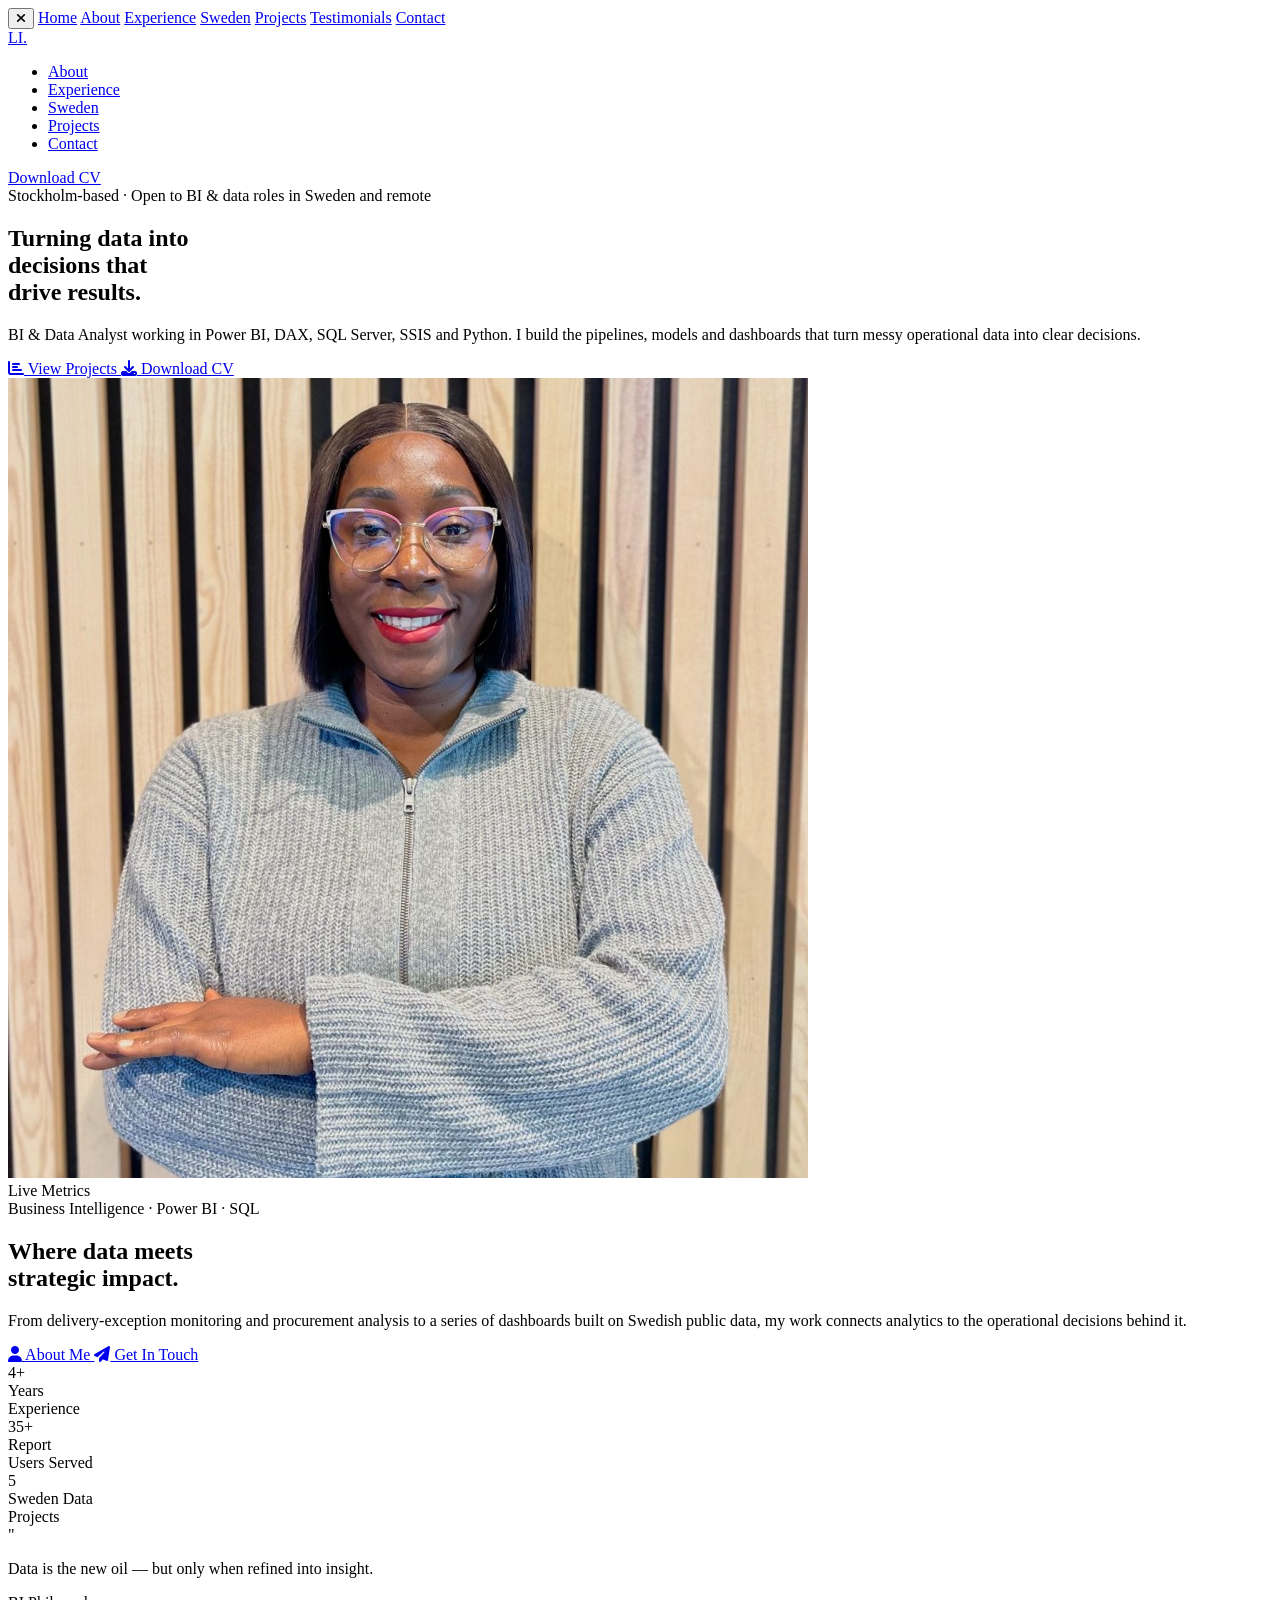
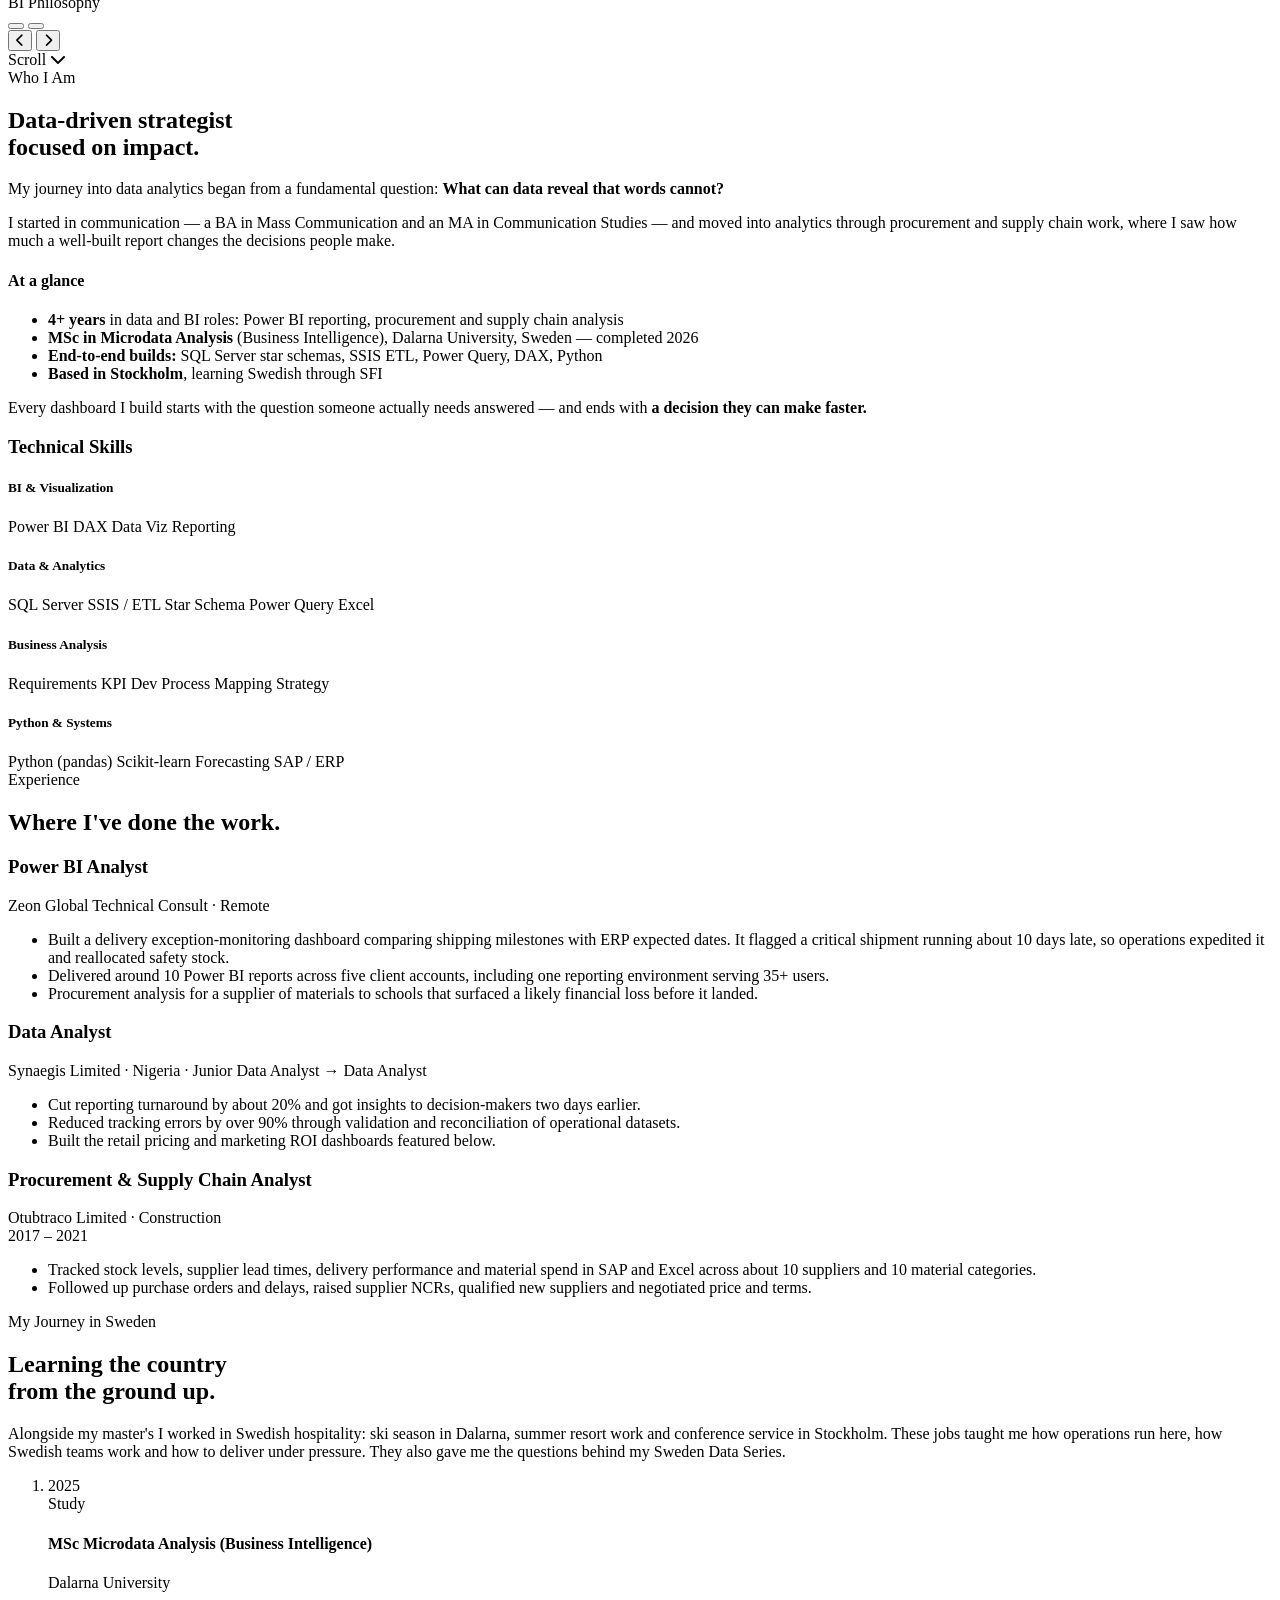
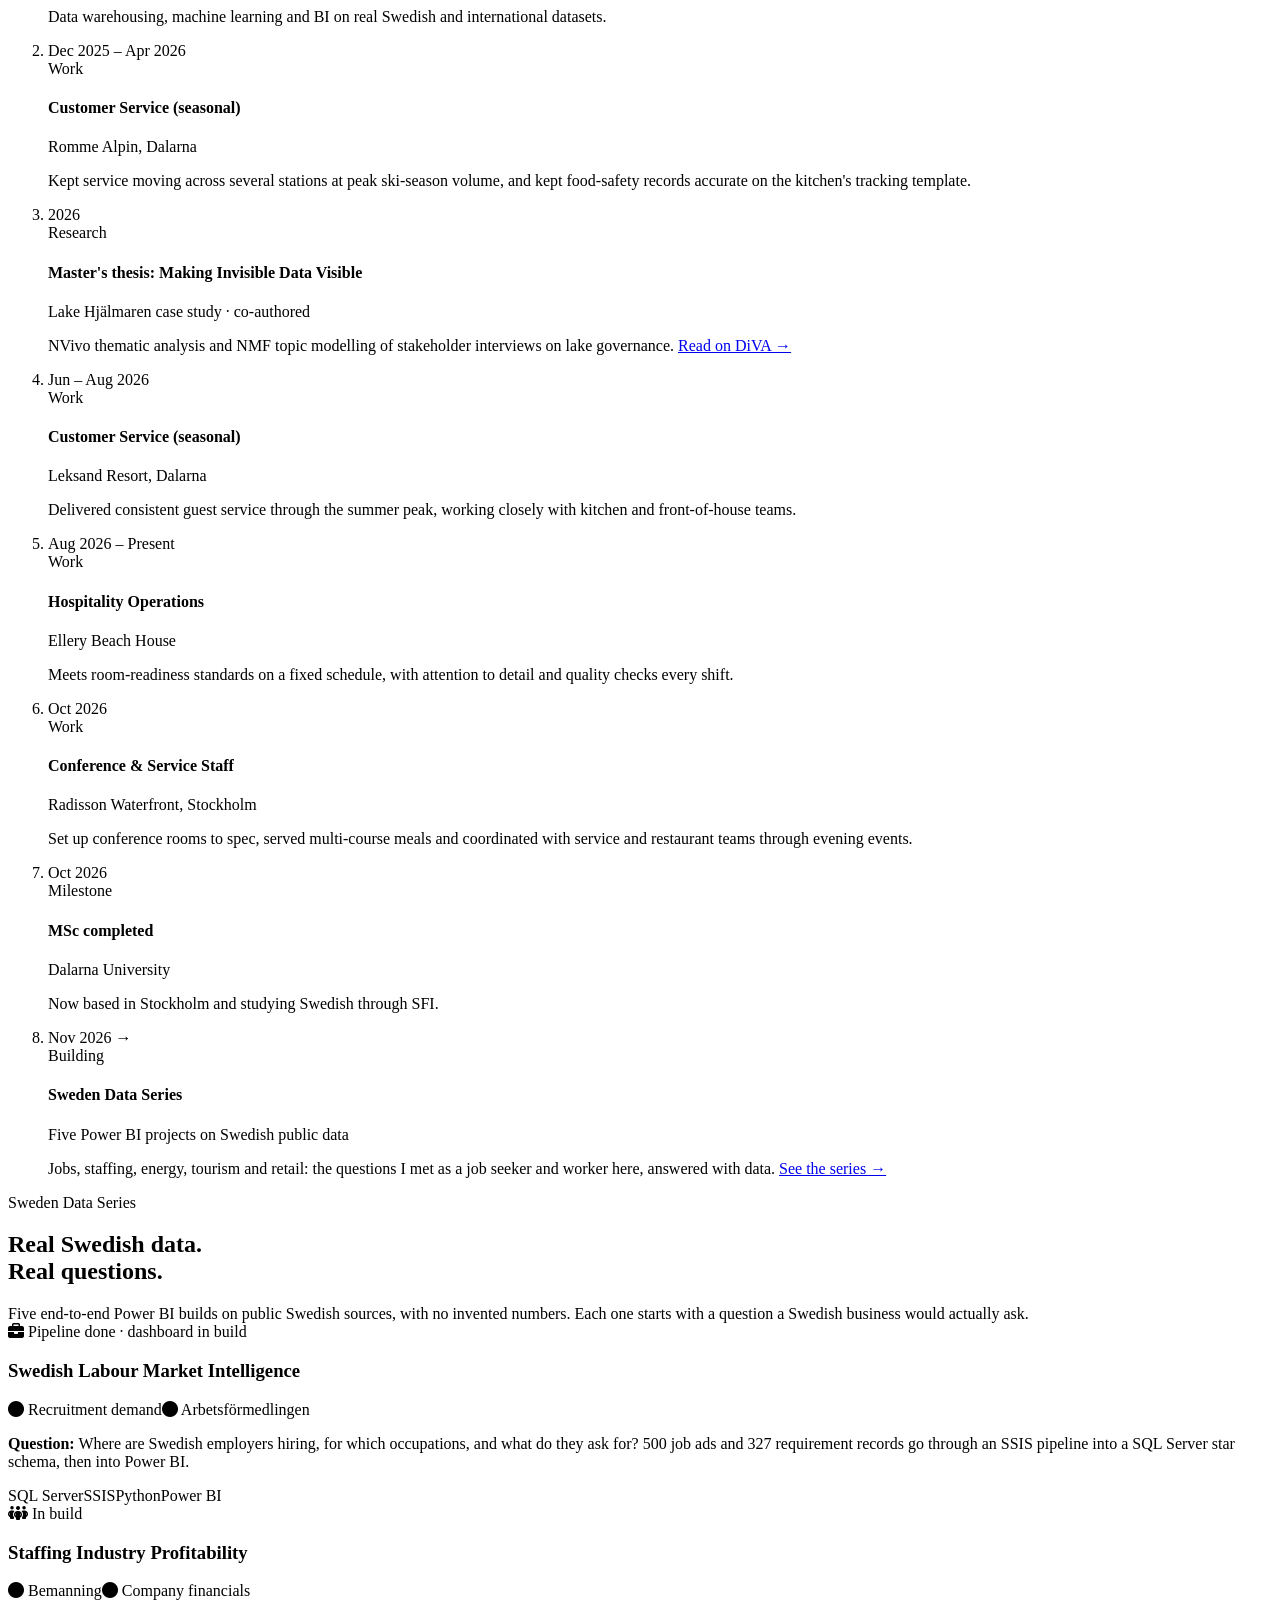
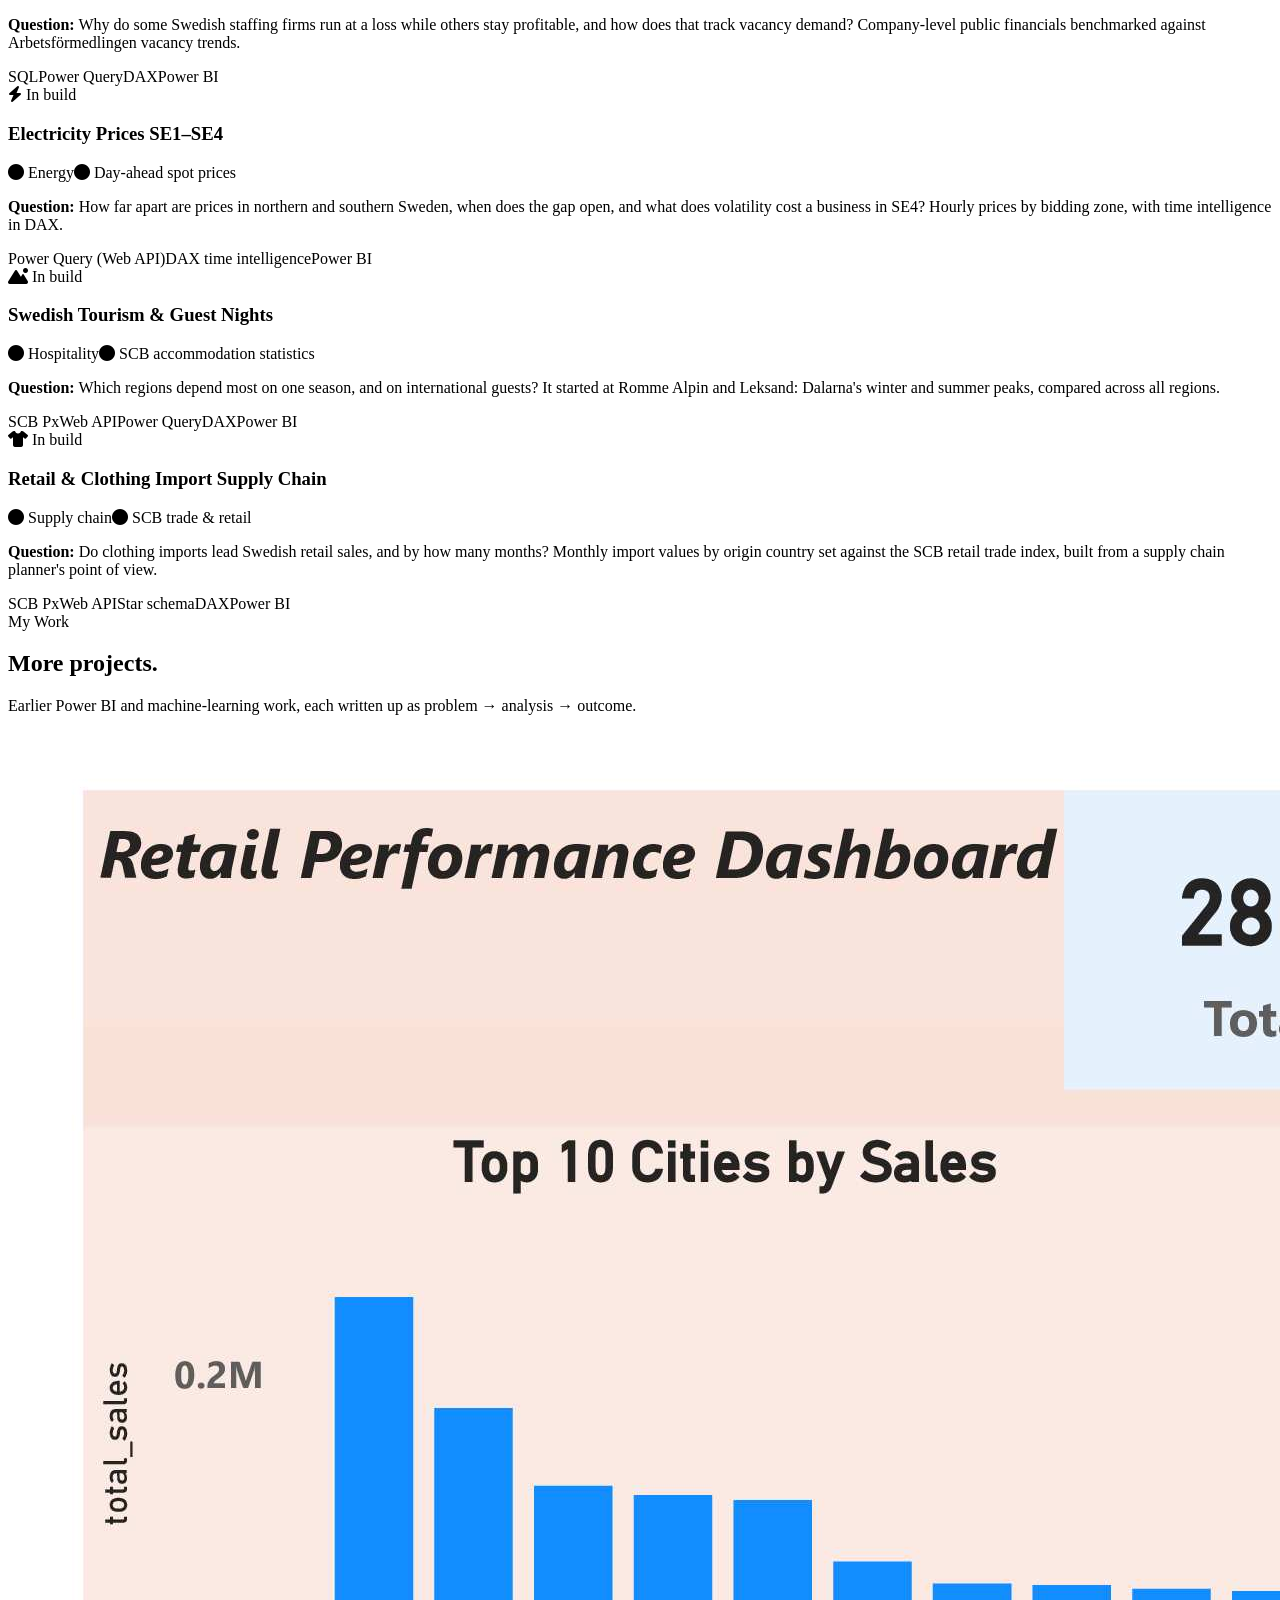
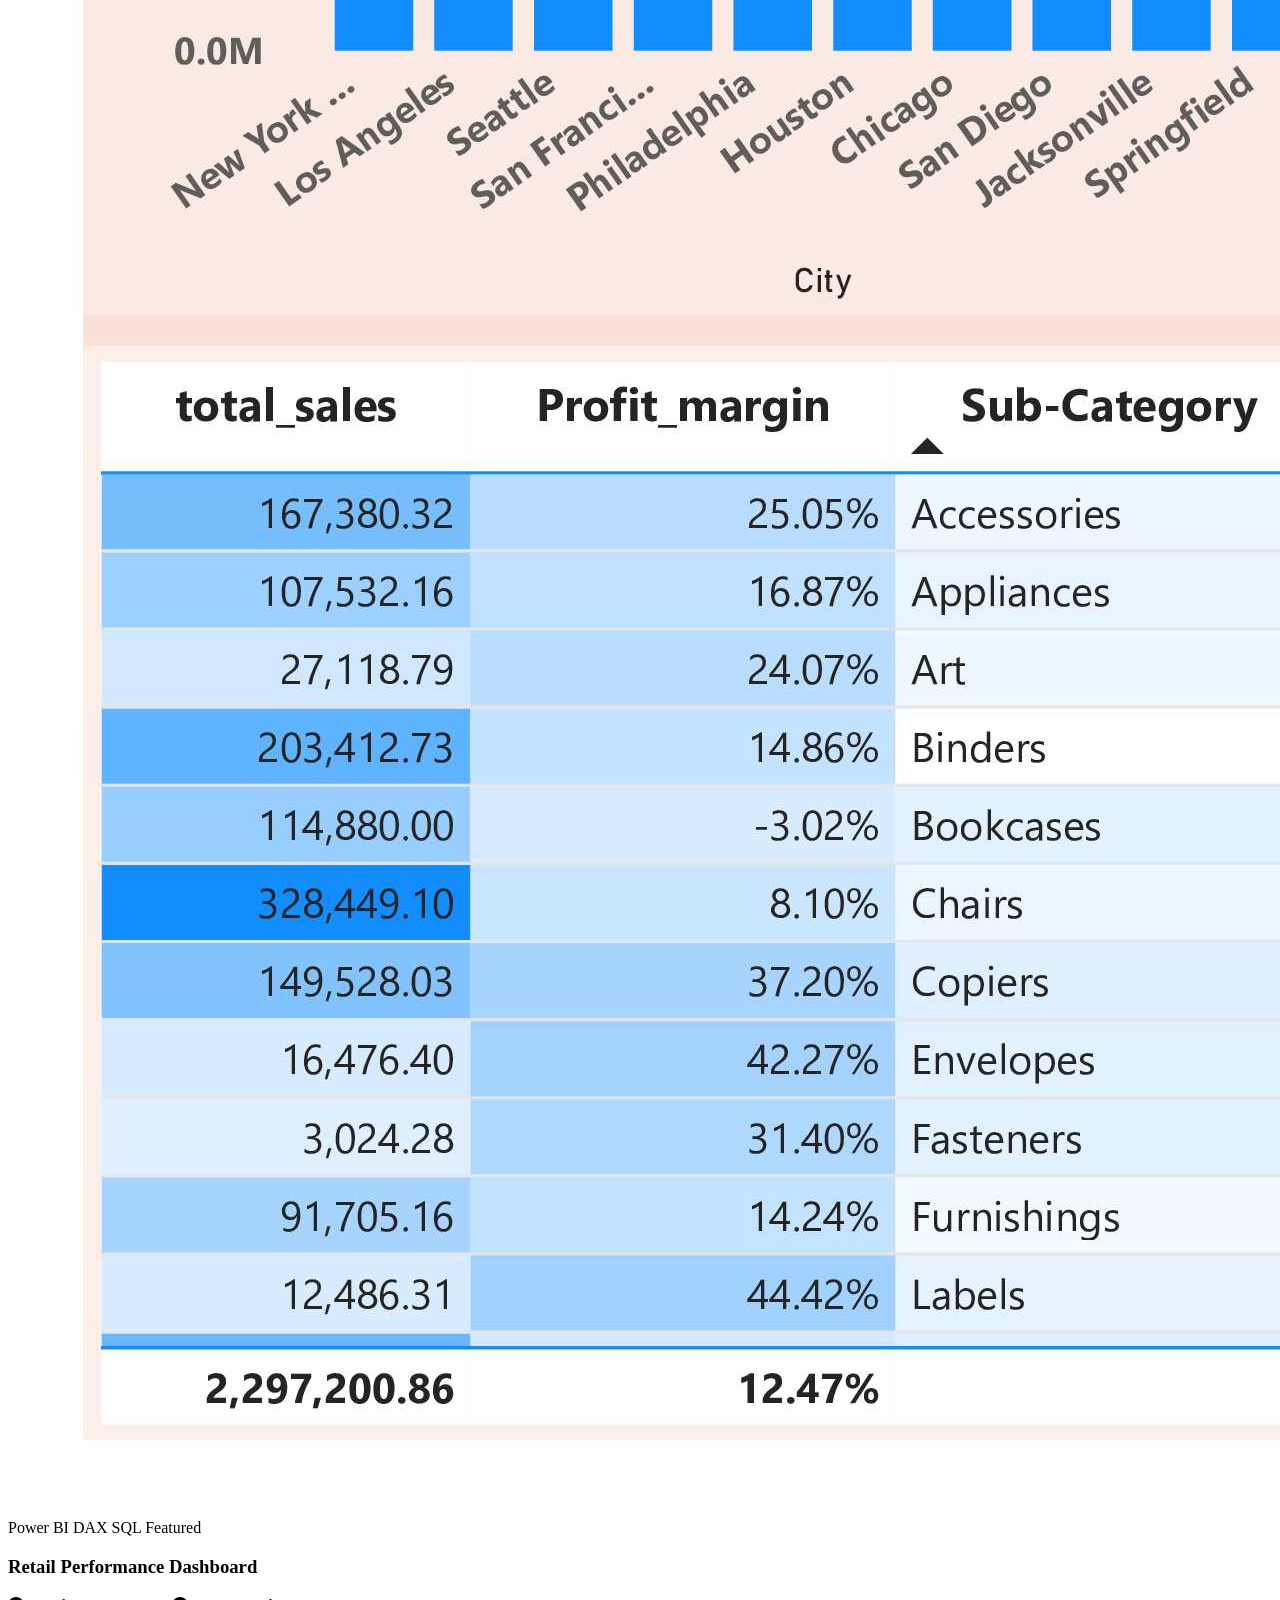
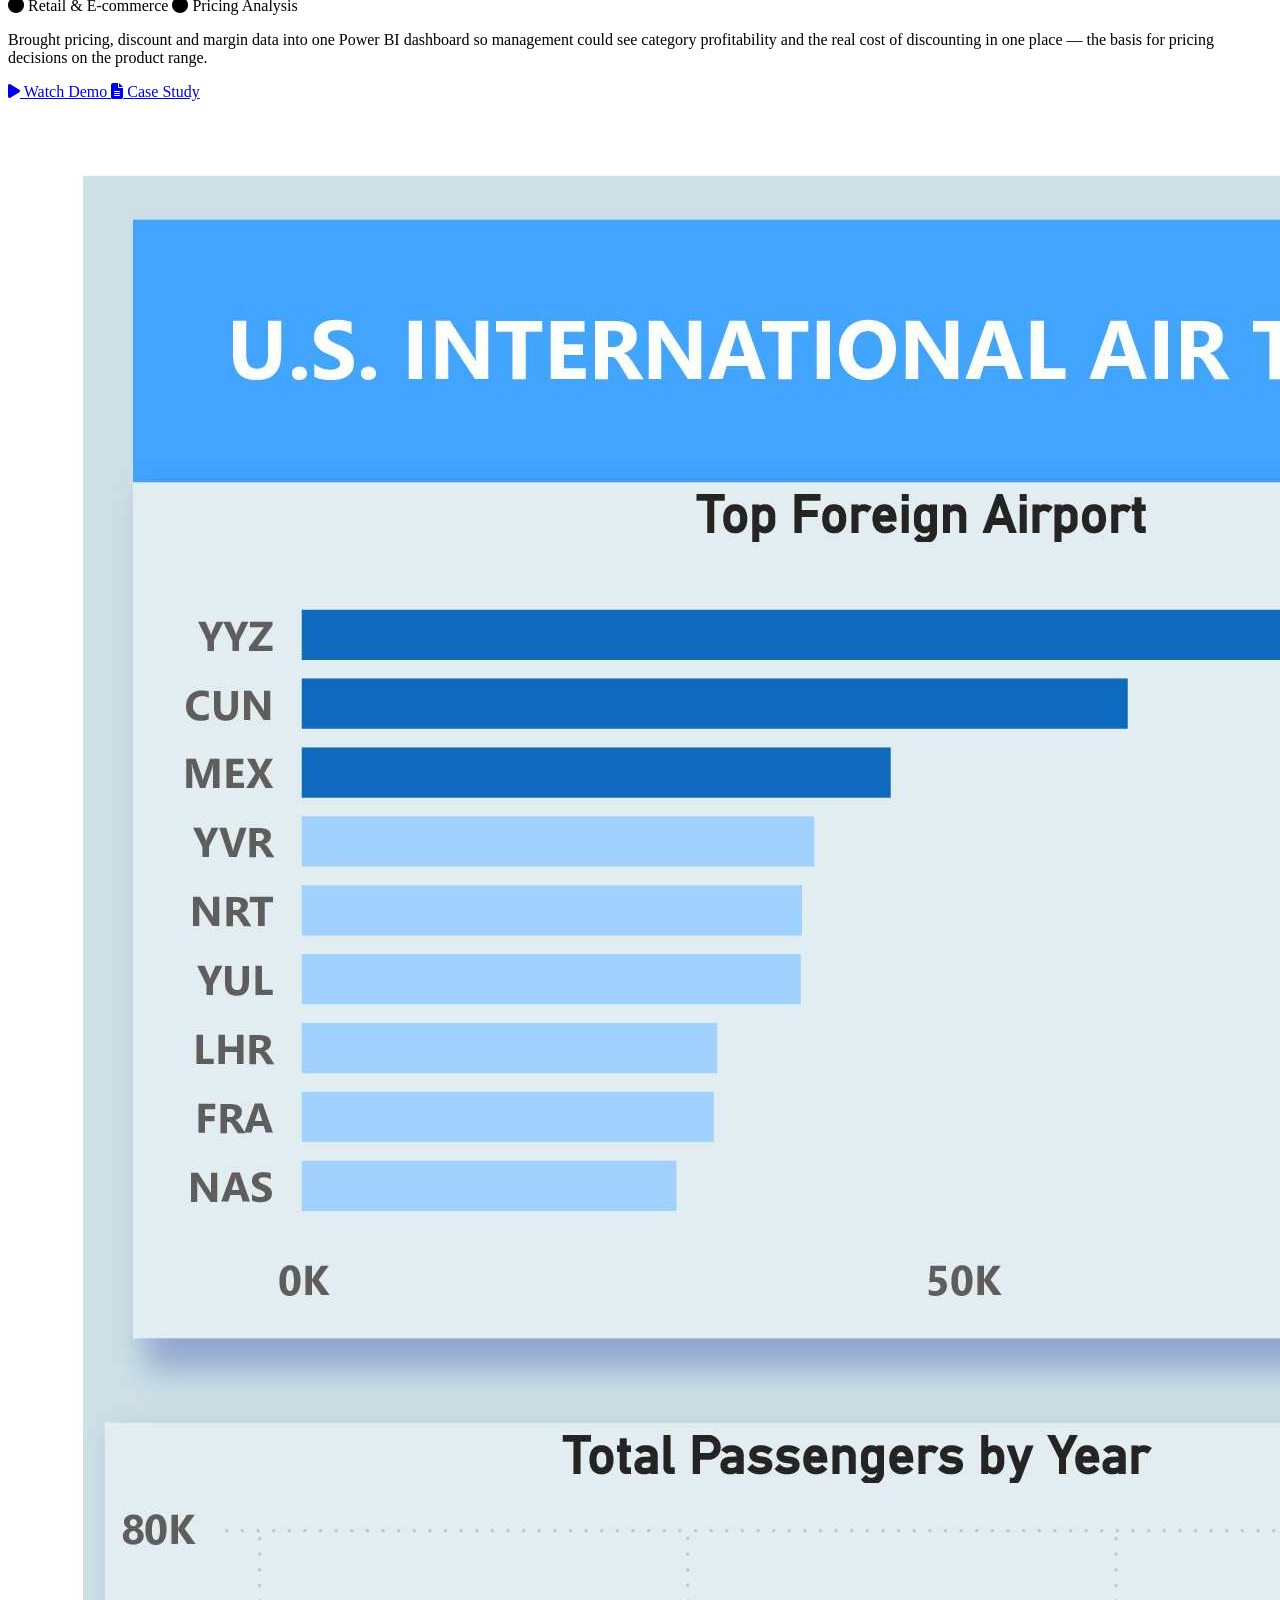
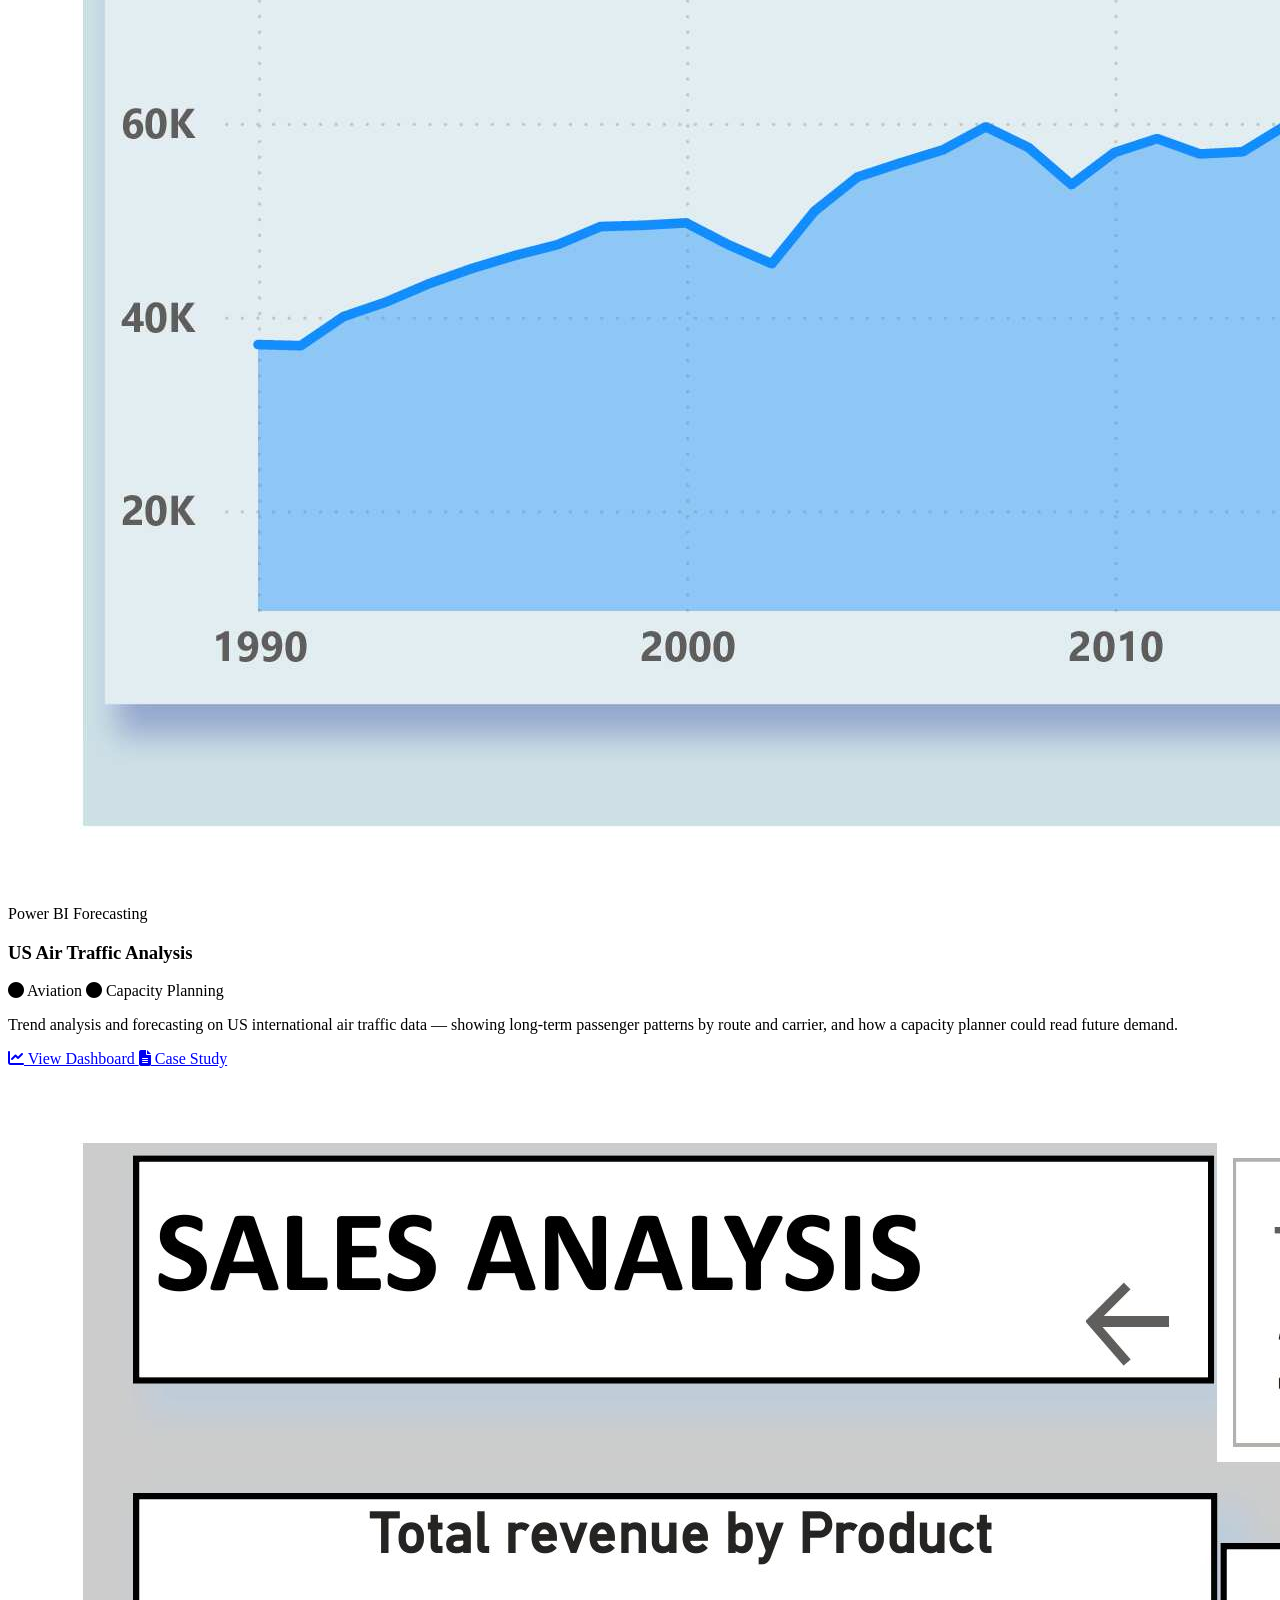
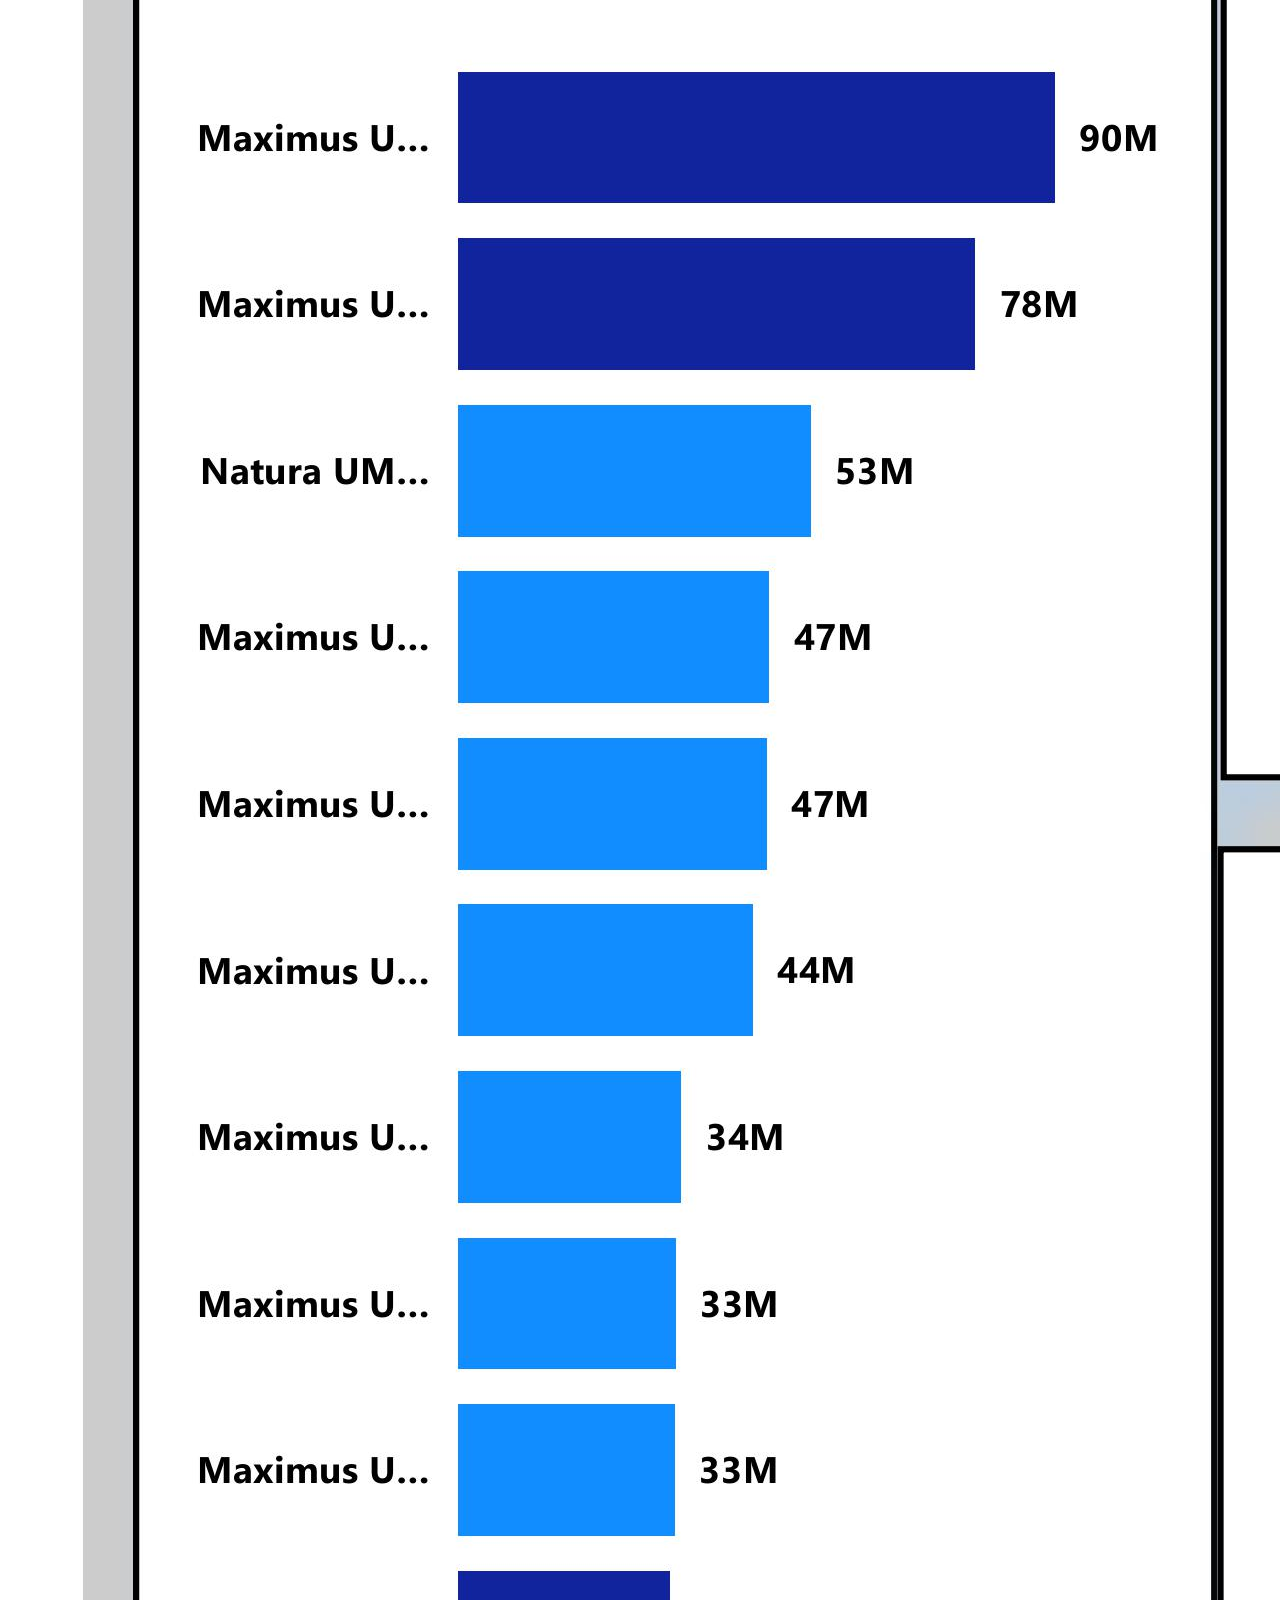
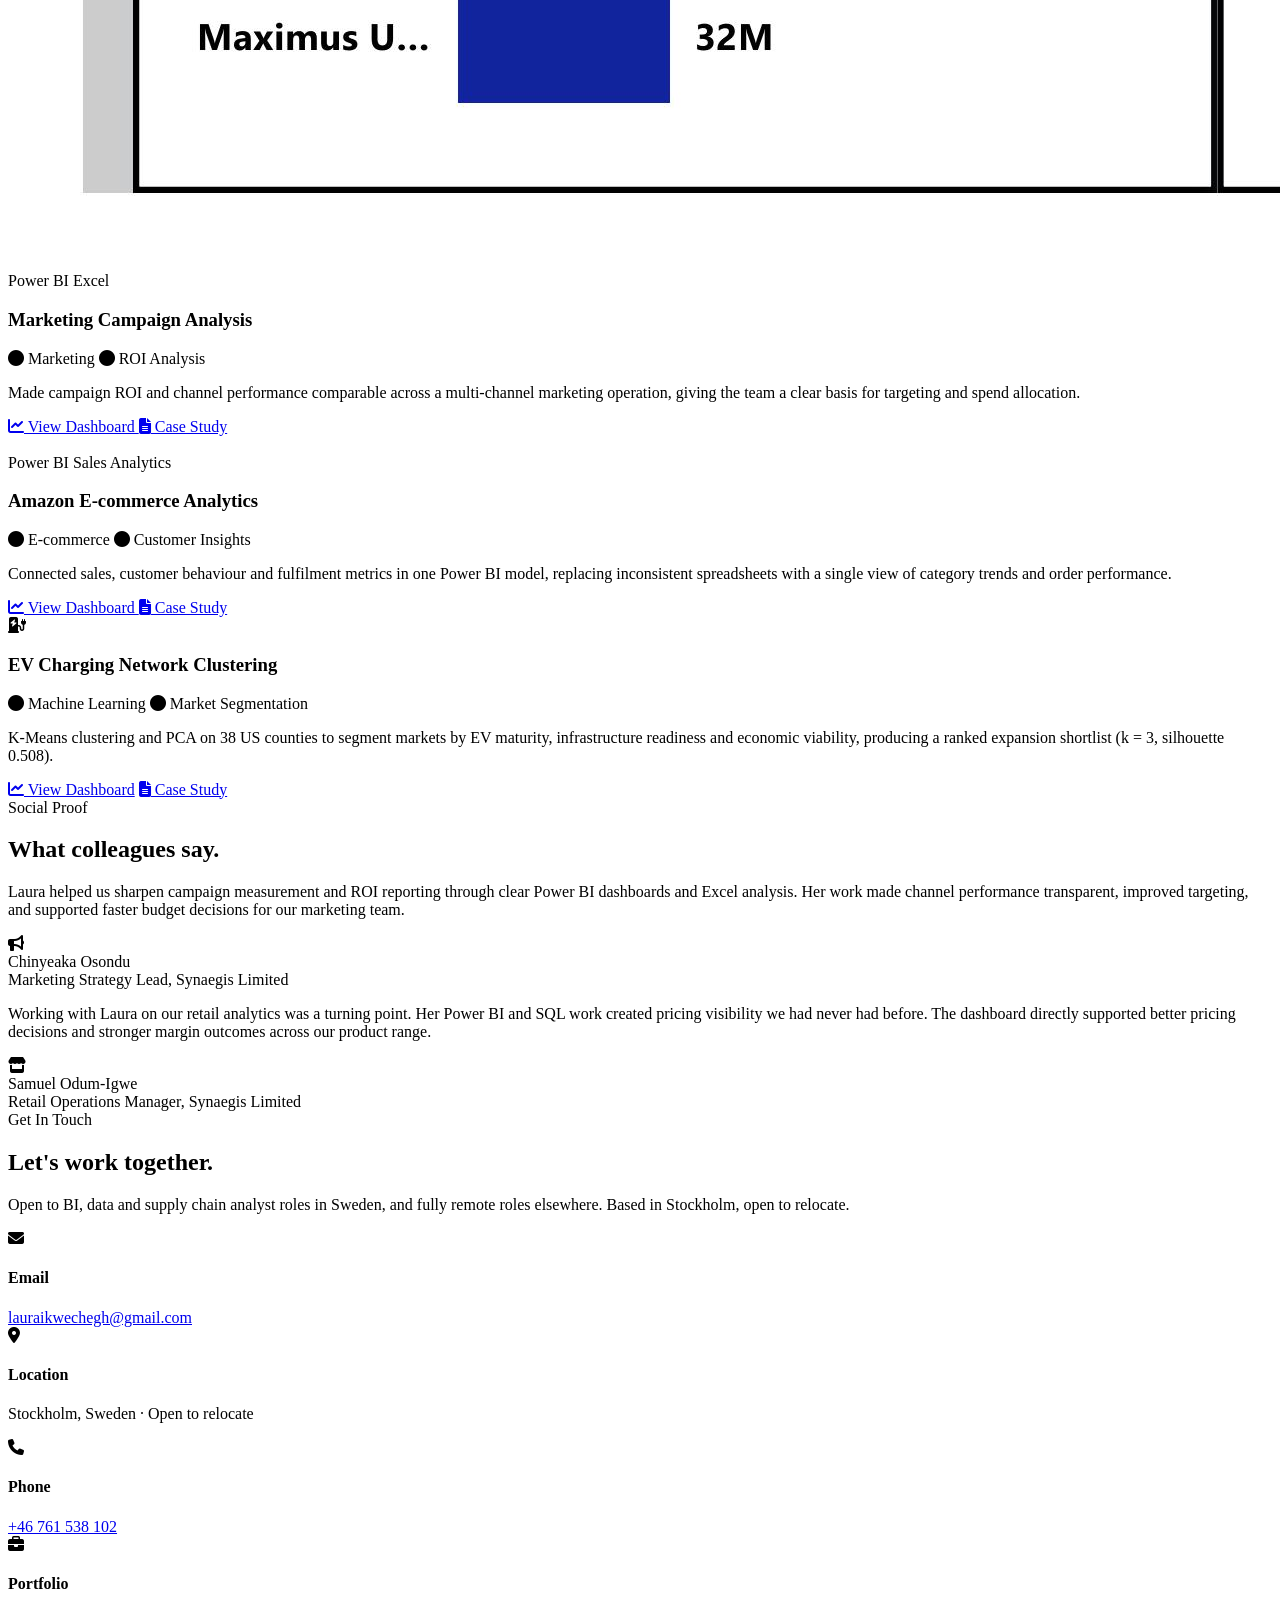
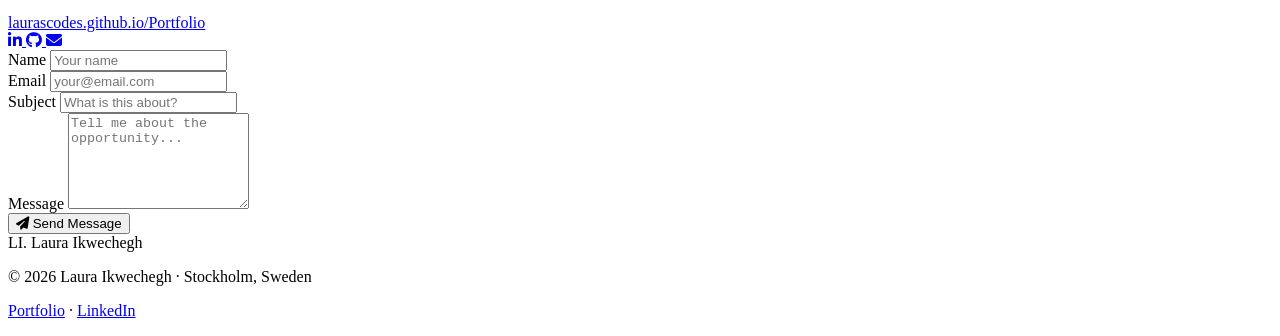
==== commit dfad24de: "Move revamped index.html to site root" ====
--- a/index.html
+++ b/index.html
@@ -24,6 +24,8 @@
   <button class="close-mobile" onclick="closeMobileNav()"><i class="fas fa-times"></i></button>
   <a href="#hero" onclick="closeMobileNav()">Home</a>
   <a href="#about" onclick="closeMobileNav()">About</a>
+  <a href="#experience" onclick="closeMobileNav()">Experience</a>
+  <a href="#sweden" onclick="closeMobileNav()">Sweden</a>
   <a href="#projects" onclick="closeMobileNav()">Projects</a>
   <a href="#testimonials" onclick="closeMobileNav()">Testimonials</a>
   <a href="#contact" onclick="closeMobileNav()">Contact</a>
@@ -34,8 +36,9 @@
   <a href="#hero" class="nav-logo">LI<span>.</span></a>
   <ul class="nav-links">
     <li><a href="#about">About</a></li>
+    <li><a href="#experience">Experience</a></li>
+    <li><a href="#sweden">Sweden</a></li>
     <li><a href="#projects">Projects</a></li>
-    <li><a href="#testimonials">Testimonials</a></li>
     <li><a href="#contact">Contact</a></li>
   </ul>
   <a href="assets/img/portfolio/Laura_Ikwecheghs_Resume.pdf" class="nav-cta" target="_blank">Download CV</a>
@@ -57,7 +60,7 @@
 
         <!-- LEFT: Text -->
         <div class="hero-text-col">
-          <div class="hero-badge">Available for opportunities in Sweden and environs</div>
+          <div class="hero-badge">Stockholm-based · Open to BI &amp; data roles in Sweden and remote</div>
 
           <h1 class="hero-title">
             Turning data into<br>
@@ -66,8 +69,8 @@
           </h1>
 
           <p class="hero-sub">
-            Business Intelligence Analyst with expertise in Power BI, SQL, and data-driven strategy.
-            I build the dashboards, models, and insights that help organisations move faster and smarter.
+            BI &amp; Data Analyst working in Power BI, DAX, SQL Server, SSIS and Python.
+            I build the pipelines, models and dashboards that turn messy operational data into clear decisions.
           </p>
 
           <div class="hero-btns">
@@ -115,9 +118,8 @@
         </h2>
 
         <p class="slide-2-desc">
-          I translate raw data into confident decisions from retail pricing dashboards
-          to aviation forecasting. My work sits at the intersection of analytics,
-          technology, and measurable business outcomes.
+          From delivery-exception monitoring and procurement analysis to a series of dashboards
+          built on Swedish public data, my work connects analytics to the operational decisions behind it.
         </p>
 
         <div class="slide-2-ctas">
@@ -135,12 +137,12 @@
             <div class="s2-stat-label">Years<br>Experience</div>
           </div>
           <div class="s2-stat">
-            <div class="s2-stat-num">4+</div>
-            <div class="s2-stat-label">Projects<br>Delivered</div>
+            <div class="s2-stat-num">35+</div>
+            <div class="s2-stat-label">Report<br>Users Served</div>
           </div>
           <div class="s2-stat">
-            <div class="s2-stat-num">3+</div>
-            <div class="s2-stat-label">Industries<br>Served</div>
+            <div class="s2-stat-num">5</div>
+            <div class="s2-stat-label">Sweden Data<br>Projects</div>
           </div>
         </div>
       </div>
@@ -189,17 +191,17 @@
       <div class="about-content">
         <p>My journey into data analytics began from a fundamental question: <strong>What can data reveal that words cannot?</strong></p>
         
-        <p>After earning degrees in Mass Communication and Communication Studies, I transitioned into analytics, discovering that human behavior, market trends, and business outcomes leave mathematical traces—traces that are measurable, actionable, and transformative.</p>
-        
-        <h4 class="about-subheading">My Expertise</h4>
+        <p>I started in communication — a BA in Mass Communication and an MA in Communication Studies — and moved into analytics through procurement and supply chain work, where I saw how much a well-built report changes the decisions people make.</p>
+
+        <h4 class="about-subheading">At a glance</h4>
         <ul class="about-list">
-          <li><strong>4+ Years</strong> building production BI solutions in retail, aviation, and marketing</li>
-          <li><strong>Master's Degree</strong> in Business Intelligence (Dalarna University, Sweden)</li>
-          <li><strong>Specialist</strong> in Power BI, SQL, and data visualization</li>
-          <li><strong>Focus</strong> on turning complex data into confident business decisions</li>
+          <li><strong>4+ years</strong> in data and BI roles: Power BI reporting, procurement and supply chain analysis</li>
+          <li><strong>MSc in Microdata Analysis</strong> (Business Intelligence), Dalarna University, Sweden — completed 2026</li>
+          <li><strong>End-to-end builds:</strong> SQL Server star schemas, SSIS ETL, Power Query, DAX, Python</li>
+          <li><strong>Based in Stockholm</strong>, learning Swedish through SFI</li>
         </ul>
-        
-        <p>Today, I specialize in data visualization, business analytics, and strategic insights that drive organizational growth. Every dashboard I build serves one purpose: <strong>helping teams make faster, smarter decisions.</strong></p>
+
+        <p>Every dashboard I build starts with the question someone actually needs answered — and ends with <strong>a decision they can make faster.</strong></p>
       </div>
     </div>
 
@@ -221,9 +223,10 @@
         <div class="skill-group-simple">
           <h5>Data & Analytics</h5>
           <div class="skill-tags-simple">
-            <span class="skill-tag-simple">SQL</span>
-            <span class="skill-tag-simple">Data Modelling</span>
-            <span class="skill-tag-simple">Analysis</span>
+            <span class="skill-tag-simple">SQL Server</span>
+            <span class="skill-tag-simple">SSIS / ETL</span>
+            <span class="skill-tag-simple">Star Schema</span>
+            <span class="skill-tag-simple">Power Query</span>
             <span class="skill-tag-simple">Excel</span>
           </div>
         </div>
@@ -239,18 +242,234 @@
         </div>
 
         <div class="skill-group-simple">
-          <h5>Emerging Tech</h5>
+          <h5>Python &amp; Systems</h5>
           <div class="skill-tags-simple">
-            <span class="skill-tag-simple">AI Tools</span>
+            <span class="skill-tag-simple">Python (pandas)</span>
+            <span class="skill-tag-simple">Scikit-learn</span>
             <span class="skill-tag-simple">Forecasting</span>
-            <span class="skill-tag-simple">Python</span>
-            <span class="skill-tag-simple">Predictive</span>
-          </div>
-        </div>
-      </div>
-    </div>
-  </div>
-
+            <span class="skill-tag-simple">SAP / ERP</span>
+          </div>
+        </div>
+      </div>
+    </div>
+  </div>
+
+</section>
+
+<!-- ========== EXPERIENCE ========== -->
+<section id="experience" class="section exp-section" data-nav-theme="light">
+  <div class="section-label reveal">Experience</div>
+  <h2 class="section-title reveal">Where I've done the <span class="primary-blue">work.</span></h2>
+
+  <div class="exp-list">
+    <article class="exp-item reveal">
+      <div class="exp-head">
+        <div>
+          <h3>Power BI Analyst</h3>
+          <div class="exp-org">Zeon Global Technical Consult · Remote</div>
+        </div>
+      </div>
+      <ul>
+        <li>Built a delivery exception-monitoring dashboard comparing shipping milestones with ERP expected dates. It flagged a critical shipment running about 10 days late, so operations expedited it and reallocated safety stock.</li>
+        <li>Delivered around 10 Power BI reports across five client accounts, including one reporting environment serving 35+ users.</li>
+        <li>Procurement analysis for a supplier of materials to schools that surfaced a likely financial loss before it landed.</li>
+      </ul>
+    </article>
+
+    <article class="exp-item reveal">
+      <div class="exp-head">
+        <div>
+          <h3>Data Analyst</h3>
+          <div class="exp-org">Synaegis Limited · Nigeria · Junior Data Analyst → Data Analyst</div>
+        </div>
+      </div>
+      <ul>
+        <li>Cut reporting turnaround by about 20% and got insights to decision-makers two days earlier.</li>
+        <li>Reduced tracking errors by over 90% through validation and reconciliation of operational datasets.</li>
+        <li>Built the retail pricing and marketing ROI dashboards featured below.</li>
+      </ul>
+    </article>
+
+    <article class="exp-item reveal">
+      <div class="exp-head">
+        <div>
+          <h3>Procurement &amp; Supply Chain Analyst</h3>
+          <div class="exp-org">Otubtraco Limited · Construction</div>
+        </div>
+        <div class="exp-date">2017 – 2021</div>
+      </div>
+      <ul>
+        <li>Tracked stock levels, supplier lead times, delivery performance and material spend in SAP and Excel across about 10 suppliers and 10 material categories.</li>
+        <li>Followed up purchase orders and delays, raised supplier NCRs, qualified new suppliers and negotiated price and terms.</li>
+      </ul>
+    </article>
+  </div>
+</section>
+
+<!-- ========== SWEDEN JOURNEY ========== -->
+<section id="sweden" class="section journey-section" data-nav-theme="light">
+  <div class="journey-intro">
+    <div class="section-label reveal">My Journey in Sweden</div>
+    <h2 class="section-title reveal">Learning the country<br>from the <span class="primary-blue">ground up.</span></h2>
+    <p class="section-sub reveal">Alongside my master's I worked in Swedish hospitality: ski season in Dalarna, summer resort work and conference service in Stockholm. These jobs taught me how operations run here, how Swedish teams work and how to deliver under pressure. They also gave me the questions behind my Sweden Data Series.</p>
+  </div>
+
+  <ol class="timeline">
+    <li class="tl-item reveal">
+      <div class="tl-date">2025</div>
+      <div class="tl-card tl-study">
+        <span class="tl-tag">Study</span>
+        <h4>MSc Microdata Analysis (Business Intelligence)</h4>
+        <p class="tl-org">Dalarna University</p>
+        <p>Data warehousing, machine learning and BI on real Swedish and international datasets.</p>
+      </div>
+    </li>
+    <li class="tl-item reveal">
+      <div class="tl-date">Dec 2025 – Apr 2026</div>
+      <div class="tl-card">
+        <span class="tl-tag">Work</span>
+        <h4>Customer Service (seasonal)</h4>
+        <p class="tl-org">Romme Alpin, Dalarna</p>
+        <p>Kept service moving across several stations at peak ski-season volume, and kept food-safety records accurate on the kitchen's tracking template.</p>
+      </div>
+    </li>
+    <li class="tl-item reveal">
+      <div class="tl-date">2026</div>
+      <div class="tl-card tl-study">
+        <span class="tl-tag">Research</span>
+        <h4>Master's thesis: Making Invisible Data Visible</h4>
+        <p class="tl-org">Lake Hjälmaren case study · co-authored</p>
+        <p>NVivo thematic analysis and NMF topic modelling of stakeholder interviews on lake governance. <a href="https://urn.kb.se/resolve?urn=urn:nbn:se:du-54227" target="_blank" rel="noopener">Read on DiVA →</a></p>
+      </div>
+    </li>
+    <li class="tl-item reveal">
+      <div class="tl-date">Jun – Aug 2026</div>
+      <div class="tl-card">
+        <span class="tl-tag">Work</span>
+        <h4>Customer Service (seasonal)</h4>
+        <p class="tl-org">Leksand Resort, Dalarna</p>
+        <p>Delivered consistent guest service through the summer peak, working closely with kitchen and front-of-house teams.</p>
+      </div>
+    </li>
+    <li class="tl-item reveal">
+      <div class="tl-date">Aug 2026 – Present</div>
+      <div class="tl-card">
+        <span class="tl-tag">Work</span>
+        <h4>Hospitality Operations</h4>
+        <p class="tl-org">Ellery Beach House</p>
+        <p>Meets room-readiness standards on a fixed schedule, with attention to detail and quality checks every shift.</p>
+      </div>
+    </li>
+    <li class="tl-item reveal">
+      <div class="tl-date">Oct 2026</div>
+      <div class="tl-card">
+        <span class="tl-tag">Work</span>
+        <h4>Conference &amp; Service Staff</h4>
+        <p class="tl-org">Radisson Waterfront, Stockholm</p>
+        <p>Set up conference rooms to spec, served multi-course meals and coordinated with service and restaurant teams through evening events.</p>
+      </div>
+    </li>
+    <li class="tl-item reveal">
+      <div class="tl-date">Oct 2026</div>
+      <div class="tl-card tl-study">
+        <span class="tl-tag">Milestone</span>
+        <h4>MSc completed</h4>
+        <p class="tl-org">Dalarna University</p>
+        <p>Now based in Stockholm and studying Swedish through SFI.</p>
+      </div>
+    </li>
+    <li class="tl-item reveal">
+      <div class="tl-date">Nov 2026 →</div>
+      <div class="tl-card tl-build">
+        <span class="tl-tag">Building</span>
+        <h4>Sweden Data Series</h4>
+        <p class="tl-org">Five Power BI projects on Swedish public data</p>
+        <p>Jobs, staffing, energy, tourism and retail: the questions I met as a job seeker and worker here, answered with data. <a href="#series">See the series →</a></p>
+      </div>
+    </li>
+  </ol>
+</section>
+
+<!-- ========== SWEDEN DATA SERIES ========== -->
+<section id="series" class="section series-section" data-nav-theme="primary">
+  <div class="projects-inner">
+    <div class="projects-header">
+      <div>
+        <div class="section-label reveal">Sweden Data Series</div>
+        <h2 class="section-title reveal">Real Swedish data.<br>Real questions.</h2>
+      </div>
+      <p class="section-sub reveal" style="margin-bottom:0;">Five end-to-end Power BI builds on public Swedish sources, with no invented numbers. Each one starts with a question a Swedish business would actually ask.</p>
+    </div>
+
+    <div class="projects-grid series-grid">
+
+      <div class="project-card series-card reveal">
+        <div class="series-cover sc-jobs">
+          <i class="fas fa-briefcase"></i>
+          <span class="series-status">Pipeline done · dashboard in build</span>
+        </div>
+        <div class="project-body">
+          <h3>Swedish Labour Market Intelligence</h3>
+          <div class="project-meta"><span><i class="fas fa-circle"></i> Recruitment demand</span><span><i class="fas fa-circle"></i> Arbetsförmedlingen</span></div>
+          <p><strong>Question:</strong> Where are Swedish employers hiring, for which occupations, and what do they ask for? 500 job ads and 327 requirement records go through an SSIS pipeline into a SQL Server star schema, then into Power BI.</p>
+          <div class="series-stack"><span>SQL Server</span><span>SSIS</span><span>Python</span><span>Power BI</span></div>
+        </div>
+      </div>
+
+      <div class="project-card series-card reveal">
+        <div class="series-cover sc-staff">
+          <i class="fas fa-people-group"></i>
+          <span class="series-status">In build</span>
+        </div>
+        <div class="project-body">
+          <h3>Staffing Industry Profitability</h3>
+          <div class="project-meta"><span><i class="fas fa-circle"></i> Bemanning</span><span><i class="fas fa-circle"></i> Company financials</span></div>
+          <p><strong>Question:</strong> Why do some Swedish staffing firms run at a loss while others stay profitable, and how does that track vacancy demand? Company-level public financials benchmarked against Arbetsförmedlingen vacancy trends.</p>
+          <div class="series-stack"><span>SQL</span><span>Power Query</span><span>DAX</span><span>Power BI</span></div>
+        </div>
+      </div>
+
+      <div class="project-card series-card reveal">
+        <div class="series-cover sc-energy">
+          <i class="fas fa-bolt"></i>
+          <span class="series-status">In build</span>
+        </div>
+        <div class="project-body">
+          <h3>Electricity Prices SE1–SE4</h3>
+          <div class="project-meta"><span><i class="fas fa-circle"></i> Energy</span><span><i class="fas fa-circle"></i> Day-ahead spot prices</span></div>
+          <p><strong>Question:</strong> How far apart are prices in northern and southern Sweden, when does the gap open, and what does volatility cost a business in SE4? Hourly prices by bidding zone, with time intelligence in DAX.</p>
+          <div class="series-stack"><span>Power Query (Web API)</span><span>DAX time intelligence</span><span>Power BI</span></div>
+        </div>
+      </div>
+
+      <div class="project-card series-card reveal">
+        <div class="series-cover sc-tour">
+          <i class="fas fa-mountain-sun"></i>
+          <span class="series-status">In build</span>
+        </div>
+        <div class="project-body">
+          <h3>Swedish Tourism &amp; Guest Nights</h3>
+          <div class="project-meta"><span><i class="fas fa-circle"></i> Hospitality</span><span><i class="fas fa-circle"></i> SCB accommodation statistics</span></div>
+          <p><strong>Question:</strong> Which regions depend most on one season, and on international guests? It started at Romme Alpin and Leksand: Dalarna's winter and summer peaks, compared across all regions.</p>
+          <div class="series-stack"><span>SCB PxWeb API</span><span>Power Query</span><span>DAX</span><span>Power BI</span></div>
+        </div>
+      </div>
+
+      <div class="project-card series-card reveal">
+        <div class="series-cover sc-retail">
+          <i class="fas fa-shirt"></i>
+          <span class="series-status">In build</span>
+        </div>
+        <div class="project-body">
+          <h3>Retail &amp; Clothing Import Supply Chain</h3>
+          <div class="project-meta"><span><i class="fas fa-circle"></i> Supply chain</span><span><i class="fas fa-circle"></i> SCB trade &amp; retail</span></div>
+          <p><strong>Question:</strong> Do clothing imports lead Swedish retail sales, and by how many months? Monthly import values by origin country set against the SCB retail trade index, built from a supply chain planner's point of view.</p>
+          <div class="series-stack"><span>SCB PxWeb API</span><span>Star schema</span><span>DAX</span><span>Power BI</span></div>
+        </div>
+      </div>
+
+    </div>
+  </div>
 </section>
 
 <!-- ========== PROJECTS ========== -->
@@ -259,9 +478,9 @@
     <div class="projects-header">
       <div>
         <div class="section-label reveal">My Work</div>
-        <h2 class="section-title reveal">Featured projects.</h2>
-      </div>
-      <p class="section-sub reveal" style="margin-bottom:0;">Each project follows a clear business problem → analysis → impact structure.</p>
+        <h2 class="section-title reveal">More projects.</h2>
+      </div>
+      <p class="section-sub reveal" style="margin-bottom:0;">Earlier Power BI and machine-learning work, each written up as problem → analysis → outcome.</p>
     </div>
 
     <div class="projects-grid">
@@ -284,7 +503,7 @@
           <span><i class="fas fa-circle"></i> Retail &amp; E-commerce</span>
           <span><i class="fas fa-circle"></i> Pricing Analysis</span>
         </div>
-        <p>Unified pricing, discount, and margin analytics into one actionable retail dashboard. Gave management real-time visibility into category profitability and discount performance — enabling data-driven pricing decisions that protected profit margins while growing sales.</p>
+        <p>Brought pricing, discount and margin data into one Power BI dashboard so management could see category profitability and the real cost of discounting in one place — the basis for pricing decisions on the product range.</p>
         <div class="project-links">
           <a href="assets/img/portfolio/Retail%20Performance.mp4" class="p-link" target="_blank" rel="noopener">
             <i class="fas fa-play"></i> Watch Demo
@@ -312,7 +531,7 @@
           <span><i class="fas fa-circle"></i> Aviation</span>
           <span><i class="fas fa-circle"></i> Capacity Planning</span>
         </div>
-        <p>Built long-term trend visibility across US aviation traffic data. Developed forecasting models that enabled strategic capacity planning and supported major infrastructure investment decisions.</p>
+        <p>Trend analysis and forecasting on US international air traffic data — showing long-term passenger patterns by route and carrier, and how a capacity planner could read future demand.</p>
         <div class="project-links">
           <a href="assets/img/portfolio/U.S international Powerbi project.jpg" class="p-link" target="_blank" rel="noopener">
             <i class="fas fa-chart-line"></i> View Dashboard
@@ -340,7 +559,7 @@
           <span><i class="fas fa-circle"></i> Marketing</span>
           <span><i class="fas fa-circle"></i> ROI Analysis</span>
         </div>
-        <p>Resolved unclear campaign ROI and channel performance across a multi-channel marketing operation. Improved targeting precision, optimised spend allocation, and enabled measurable, data-backed marketing decisions.</p>
+        <p>Made campaign ROI and channel performance comparable across a multi-channel marketing operation, giving the team a clear basis for targeting and spend allocation.</p>
         <div class="project-links">
           <a href="assets/img/portfolio/power BI Assignment 1.jpg" class="p-link" target="_blank" rel="noopener">
             <i class="fas fa-chart-line"></i> View Dashboard
@@ -368,7 +587,7 @@
           <span><i class="fas fa-circle"></i> E-commerce</span>
           <span><i class="fas fa-circle"></i> Customer Insights</span>
         </div>
-        <p>Connected Amazon sales, customer behaviour, and fulfilment metrics in a single integrated dashboard. Resolved inconsistent reporting and gave the team clear visibility into buy-box performance and category trends.</p>
+        <p>Connected sales, customer behaviour and fulfilment metrics in one Power BI model, replacing inconsistent spreadsheets with a single view of category trends and order performance.</p>
         <div class="project-links">
           <a href="assets/img/portfolio/Amazon E-commerce 1.jpg" class="p-link" target="_blank" rel="noopener">
             <i class="fas fa-chart-line"></i> View Dashboard
@@ -376,6 +595,25 @@
           <a href="project-case5.html" class="p-link secondary">
             <i class="fas fa-file-alt"></i> Case Study
           </a>
+        </div>
+      </div>
+    </div>
+
+    <!-- EV Clustering -->
+    <div class="project-card reveal">
+      <div class="series-cover sc-ev">
+        <i class="fas fa-charging-station"></i>
+      </div>
+      <div class="project-body">
+        <h3>EV Charging Network Clustering</h3>
+        <div class="project-meta">
+          <span><i class="fas fa-circle"></i> Machine Learning</span>
+          <span><i class="fas fa-circle"></i> Market Segmentation</span>
+        </div>
+        <p>K-Means clustering and PCA on 38 US counties to segment markets by EV maturity, infrastructure readiness and economic viability, producing a ranked expansion shortlist (k = 3, silhouette 0.508).</p>
+        <div class="project-links">
+          <a href="ev-dashboard.html" class="p-link"><i class="fas fa-chart-line"></i> View Dashboard</a>
+          <a href="project-case6.html" class="p-link secondary"><i class="fas fa-file-alt"></i> Case Study</a>
         </div>
       </div>
     </div>
@@ -413,17 +651,6 @@
       </div>
     </div>
 
-    <div class="testimonial-card reveal">
-      <p>Laura's data visualisation and business intelligence skills were instrumental in our aviation planning work. Her Power BI dashboards and forecasting models gave us long-term trend visibility that directly supported our strategic infrastructure decisions.</p>
-      <div class="t-author">
-        <div class="t-avatar"><i class="fas fa-plane"></i></div>
-        <div>
-          <div class="t-name">Aviation Planning Lead</div>
-          <div class="t-role">Infrastructure &amp; Capacity Team</div>
-        </div>
-      </div>
-    </div>
-
   </div>
 </section>
 
@@ -431,7 +658,7 @@
 <section id="contact" class="section" data-nav-theme="light">
   <div class="section-label reveal">Get In Touch</div>
   <h2 class="section-title reveal">Let's work together.</h2>
-  <p class="section-sub reveal">Open to graduate program opportunities and analyst roles in Sweden and anywhere else. Currently based in Stockholm, open to relocate.</p>
+  <p class="section-sub reveal">Open to BI, data and supply chain analyst roles in Sweden, and fully remote roles elsewhere. Based in Stockholm, open to relocate.</p>
 
   <div class="contact-grid">
     <div class="reveal">
@@ -461,13 +688,13 @@
           <div class="c-icon"><i class="fas fa-briefcase"></i></div>
           <div class="c-text">
             <h4>Portfolio</h4>
-            <a href="https://laurascodes.github.io/Portfolio/index.html#hero-section" target="_blank">laurascodes.github.io/Portfolio</a>
+            <a href="https://laurascodes.github.io/Portfolio/" target="_blank">laurascodes.github.io/Portfolio</a>
           </div>
         </div>
       </div>
 
       <div class="social-row">
-        <a href="http://www.linkedin.com/in/chidinma-ikwechegh-4619a311b" class="soc-btn" target="_blank" title="LinkedIn">
+        <a href="https://www.linkedin.com/in/chidinma-laura-ikwechegh-4619a311b/" class="soc-btn" target="_blank" title="LinkedIn">
           <i class="fab fa-linkedin-in"></i>
         </a>
         <a href="https://github.com/laurascodes" class="soc-btn" target="_blank" title="GitHub">
@@ -479,7 +706,7 @@
       </div>
     </div>
 
-    <form class="contact-form reveal" onsubmit="handleSubmit(event)">
+    <form class="contact-form reveal" onsubmit="handleSubmit(event)" novalidate>
       <div class="form-row">
         <div class="form-group">
           <label for="fname">Name</label>
@@ -502,7 +729,7 @@
         <i class="fas fa-paper-plane"></i> Send Message
       </button>
       <p id="form-msg" style="font-size:13px;color:var(--teal);display:none;margin-top:8px;">
-        ✓ Message sent! I will get back to you within 24 hours.
+        ✓ Your email app should now open with your message ready to send.
       </p>
     </form>
   </div>
@@ -511,10 +738,10 @@
 <!-- FOOTER -->
 <footer>
   <div class="footer-logo">LI<span>.</span> Laura Ikwechegh</div>
-  <p>© 2025 Laura Ikwechegh · Built with passion for business intelligence</p>
+  <p>© 2026 Laura Ikwechegh · Stockholm, Sweden</p>
   <p>
-    <a href="https://laurascodes.github.io/Portfolio/index.html#hero-section">Portfolio</a> ·
-    <a href="http://www.linkedin.com/in/chidinma-ikwechegh-4619a311b" target="_blank">LinkedIn</a>
+    <a href="https://laurascodes.github.io/Portfolio/">Portfolio</a> ·
+    <a href="https://www.linkedin.com/in/chidinma-laura-ikwechegh-4619a311b/" target="_blank">LinkedIn</a>
   </p>
 </footer>
 
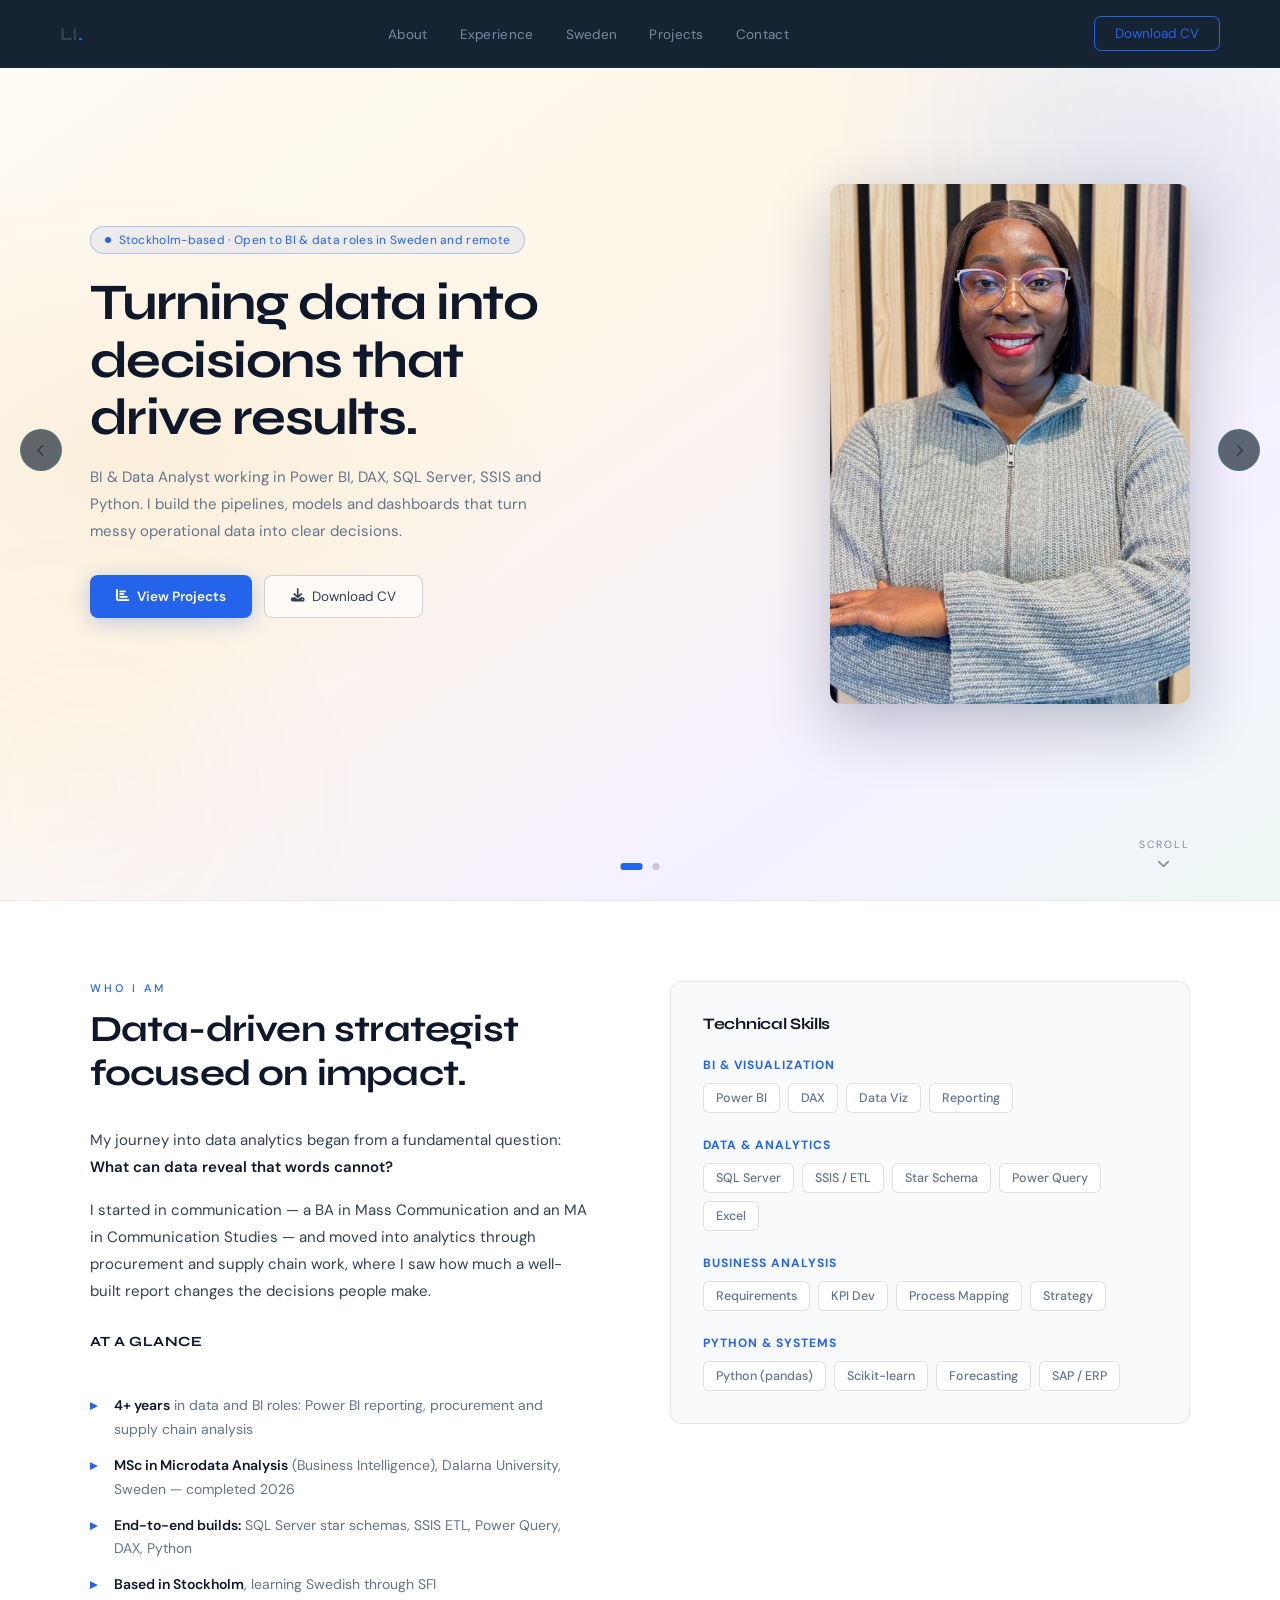
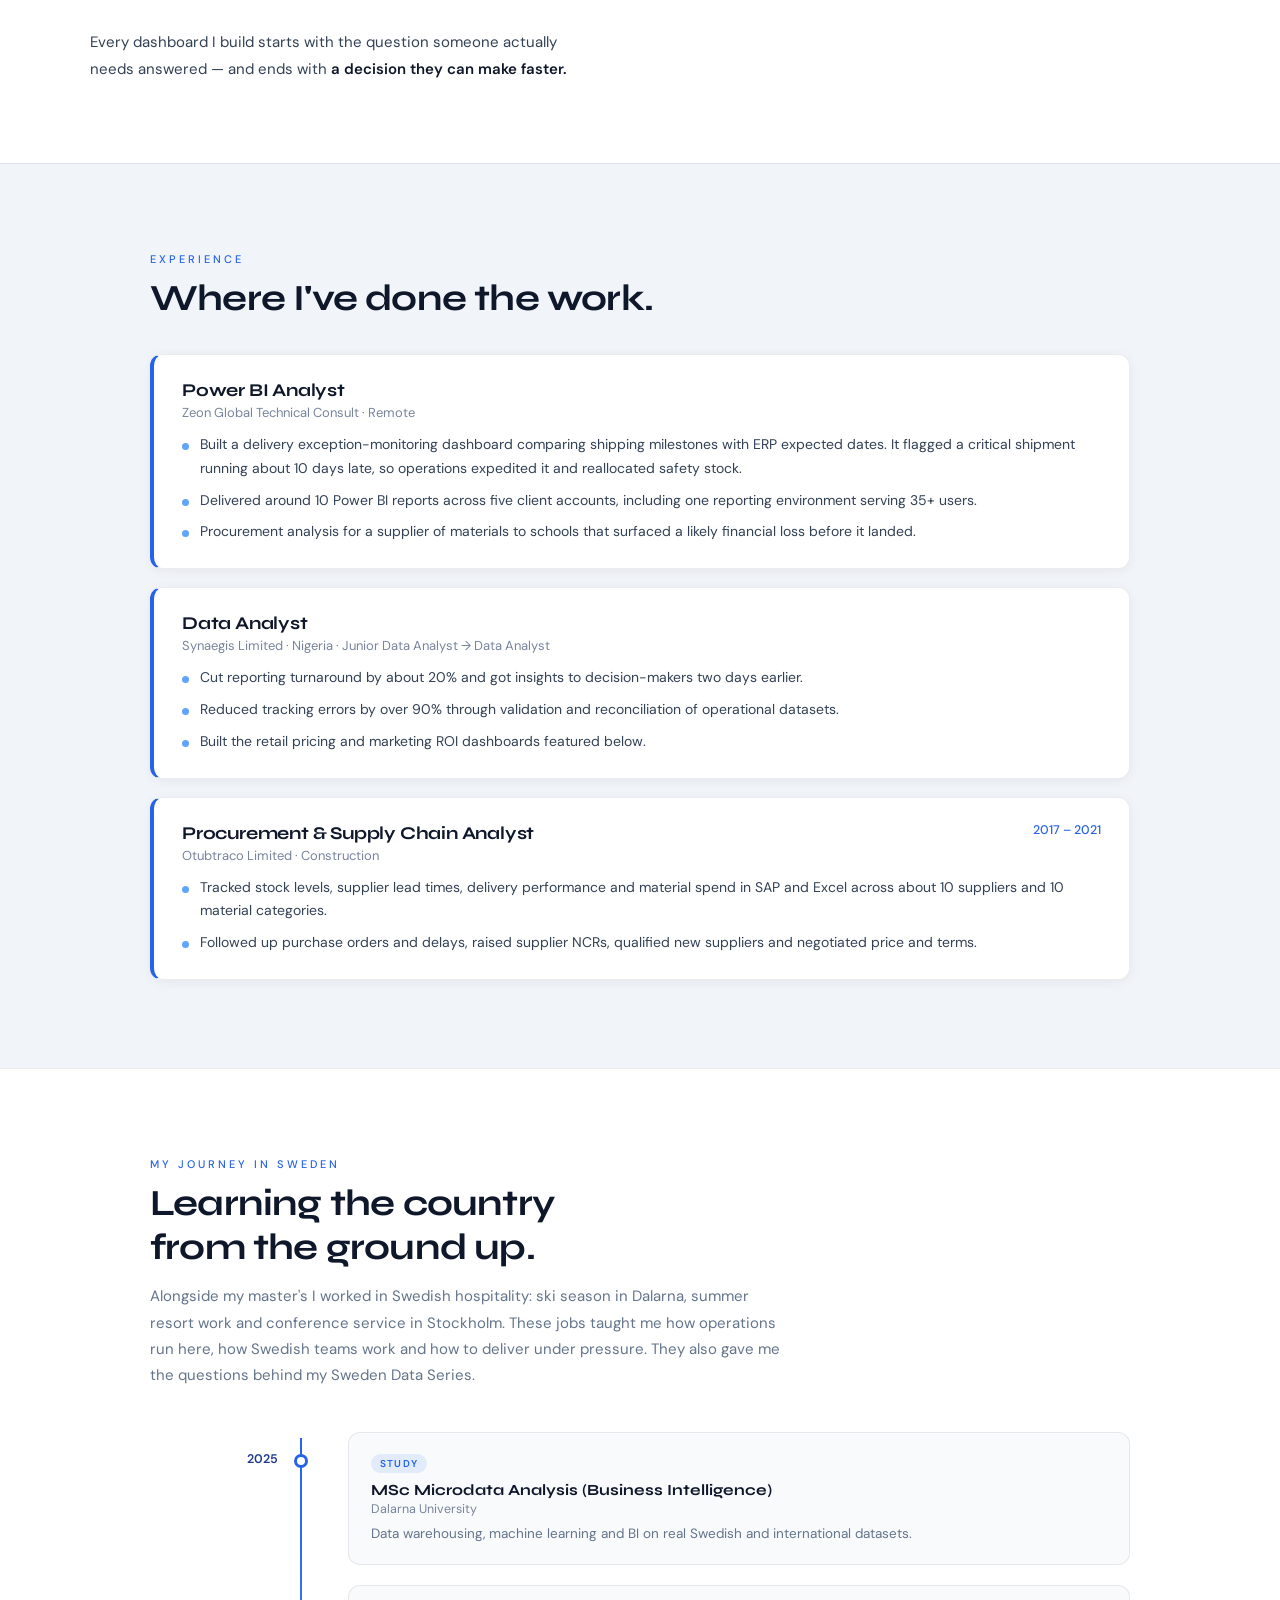
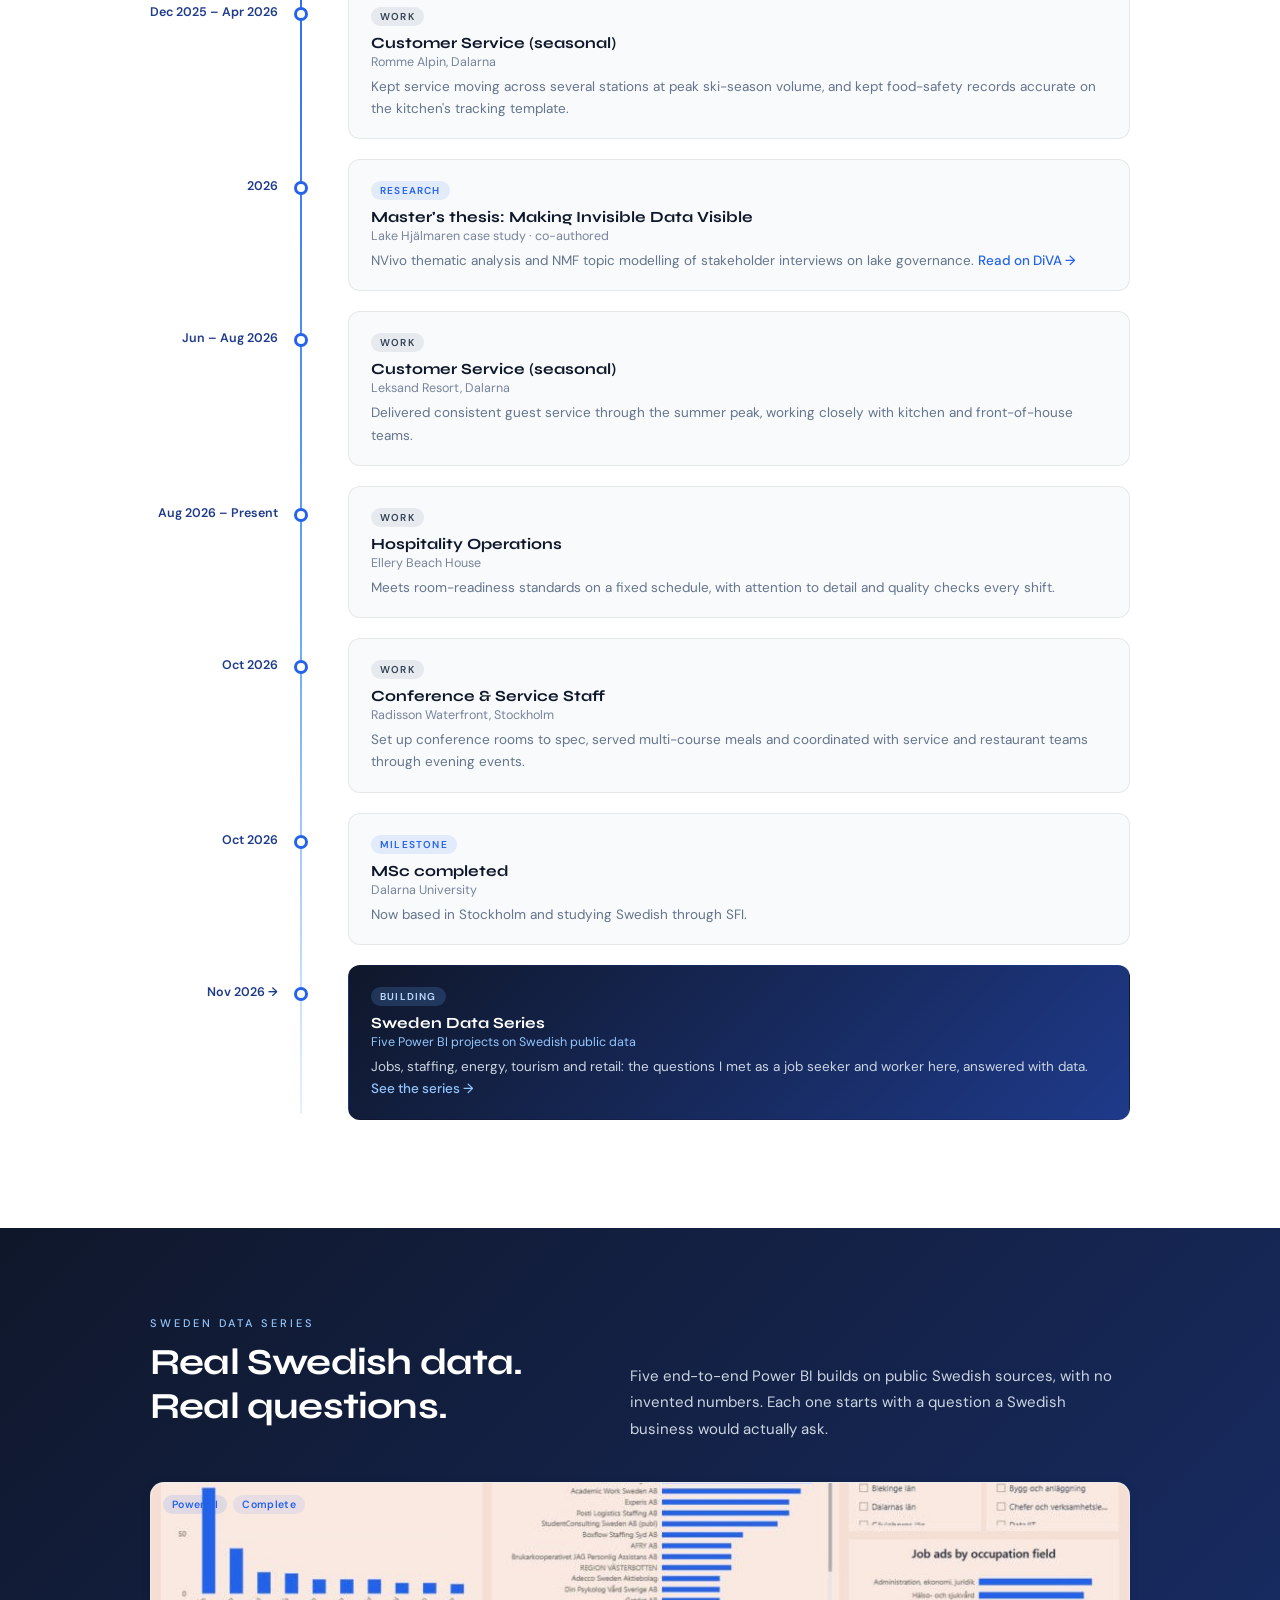
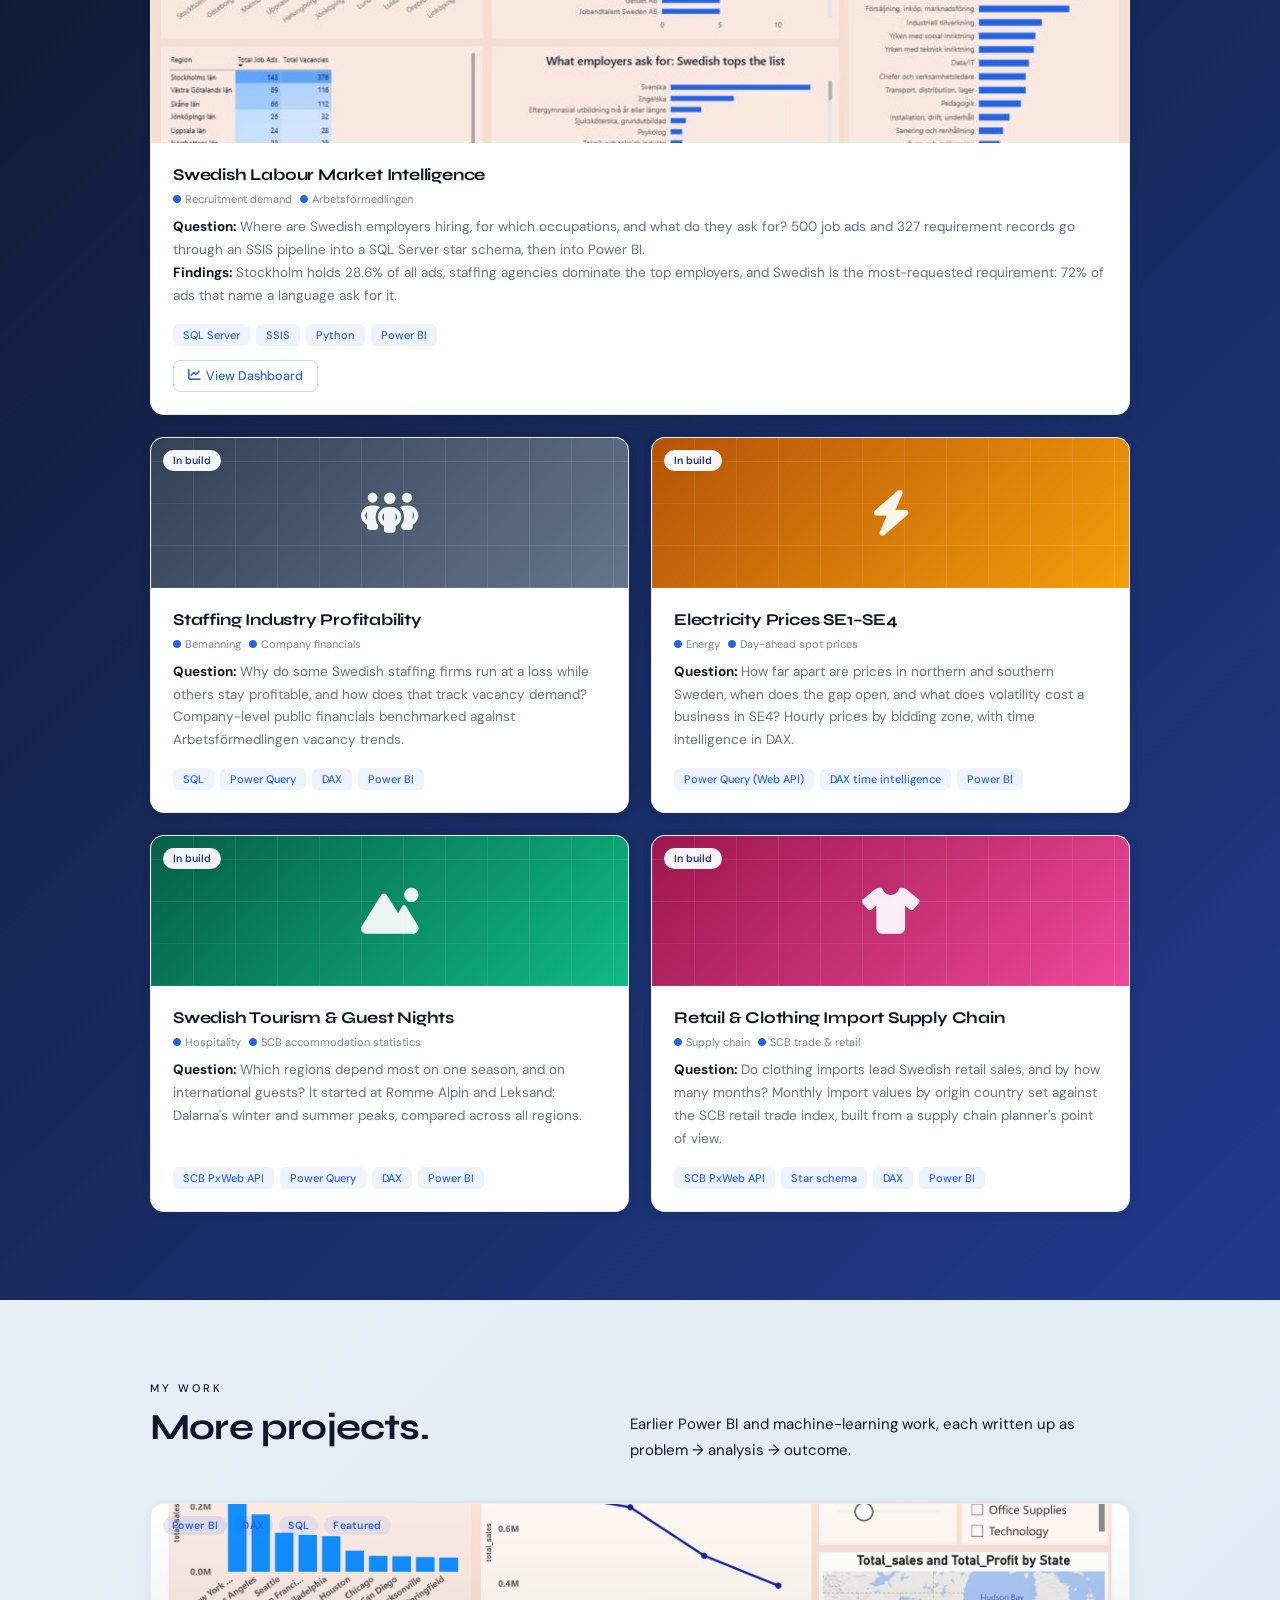
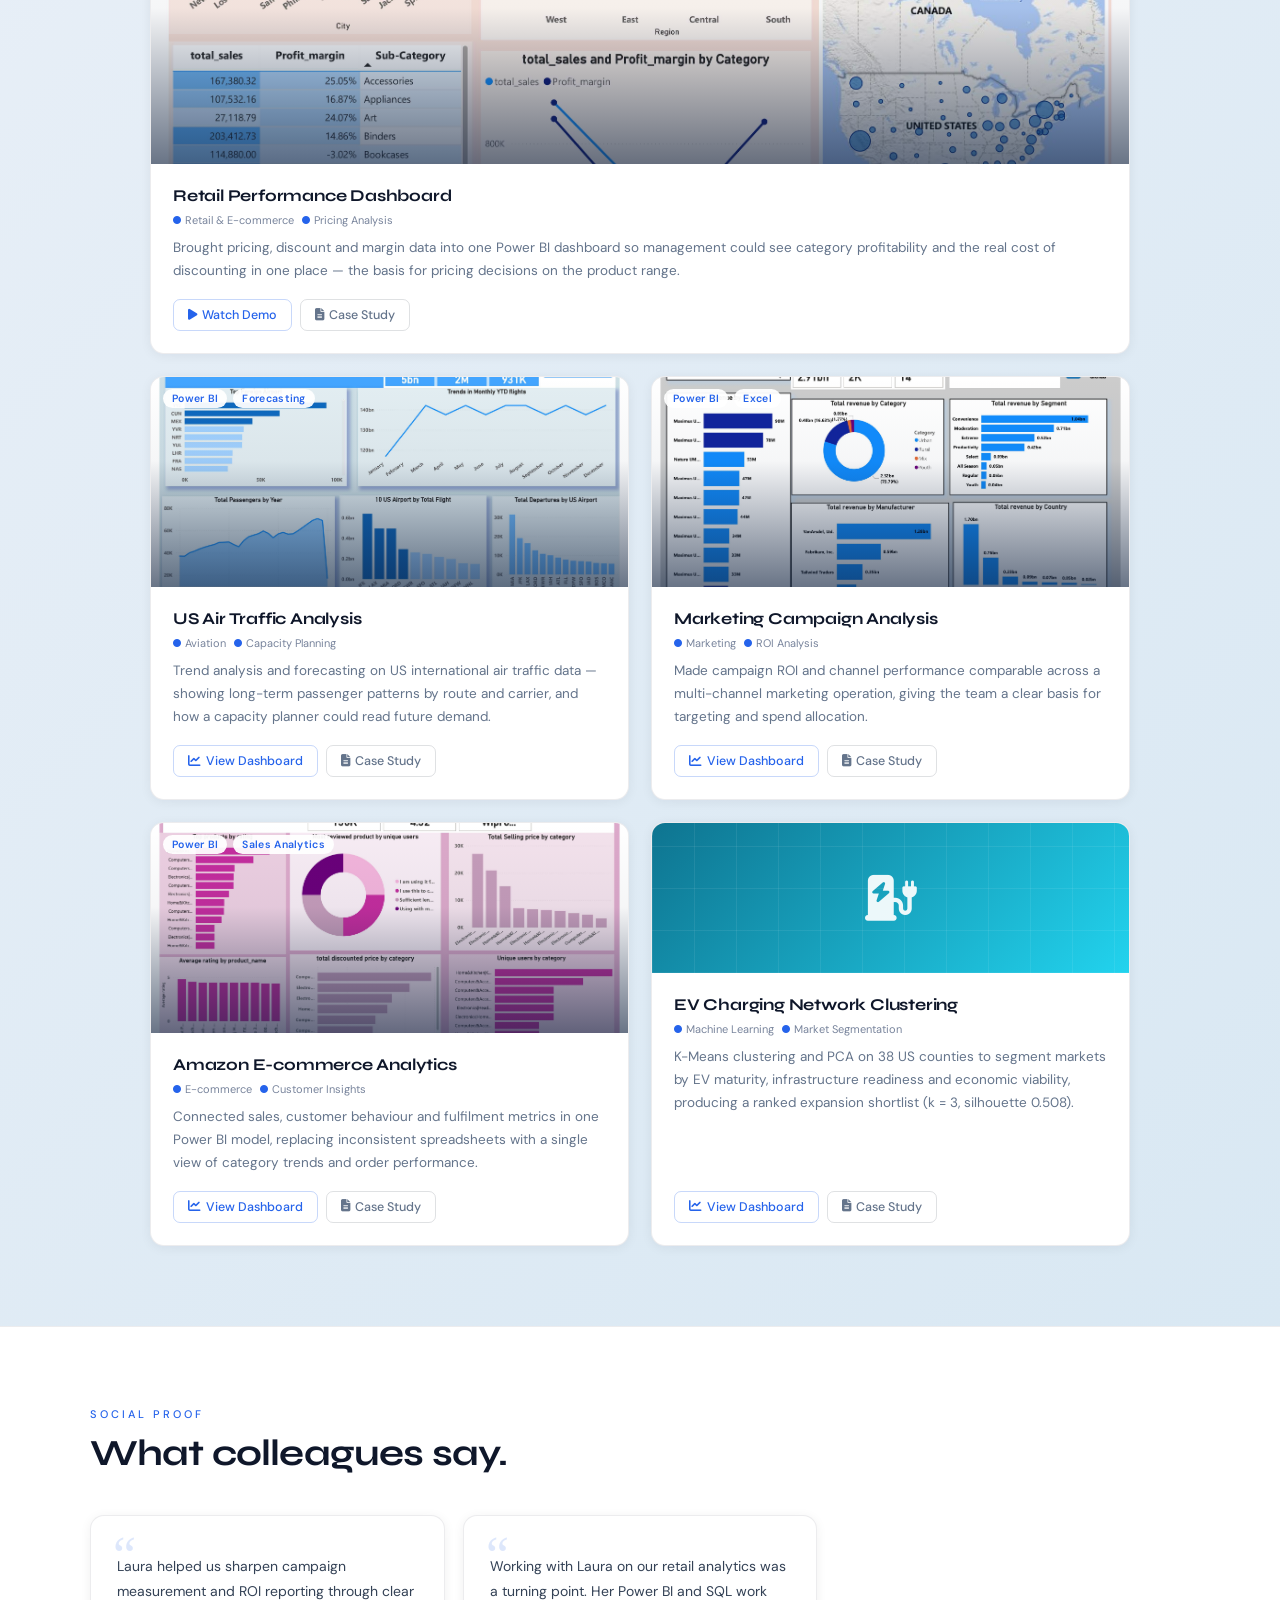
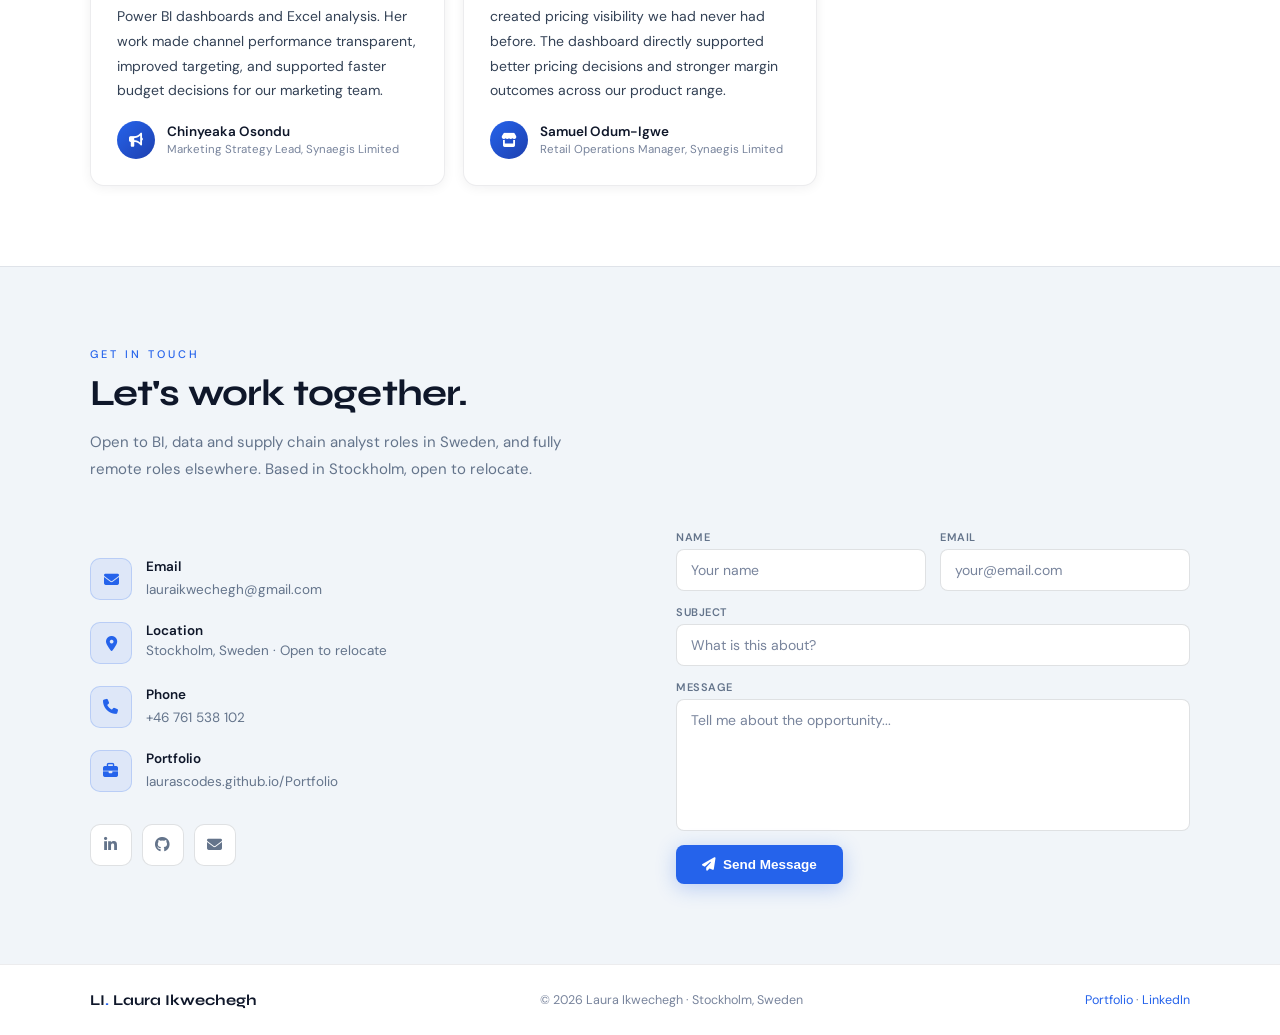
==== commit 6bba5a94: "Add Labour Market dashboard cover and findings Updated project description with findings and added a" ====
--- a/index.html
+++ b/index.html
@@ -404,15 +404,18 @@
     <div class="projects-grid series-grid">
 
       <div class="project-card series-card reveal">
-        <div class="series-cover sc-jobs">
-          <i class="fas fa-briefcase"></i>
-          <span class="series-status">Pipeline done · dashboard in build</span>
+        <div class="project-img-wrap">
+          <img src="assets/img/portfolio/swedish-labour-market-dashboard.jpg" alt="Swedish Labour Market Intelligence Power BI dashboard" loading="lazy">
+          <div class="project-tags-overlay"><span class="ptag">Power BI</span><span class="ptag">Complete</span></div>
         </div>
         <div class="project-body">
           <h3>Swedish Labour Market Intelligence</h3>
           <div class="project-meta"><span><i class="fas fa-circle"></i> Recruitment demand</span><span><i class="fas fa-circle"></i> Arbetsförmedlingen</span></div>
-          <p><strong>Question:</strong> Where are Swedish employers hiring, for which occupations, and what do they ask for? 500 job ads and 327 requirement records go through an SSIS pipeline into a SQL Server star schema, then into Power BI.</p>
+          <p><strong>Question:</strong> Where are Swedish employers hiring, for which occupations, and what do they ask for? 500 job ads and 327 requirement records go through an SSIS pipeline into a SQL Server star schema, then into Power BI.<br><strong>Findings:</strong> Stockholm holds 28.6% of all ads, staffing agencies dominate the top employers, and Swedish is the most-requested requirement: 72% of ads that name a language ask for it.</p>
           <div class="series-stack"><span>SQL Server</span><span>SSIS</span><span>Python</span><span>Power BI</span></div>
+          <div class="project-links" style="margin-top:14px;">
+            <a href="assets/img/portfolio/swedish-labour-market-dashboard.jpg" class="p-link" target="_blank" rel="noopener"><i class="fas fa-chart-line"></i> View Dashboard</a>
+          </div>
         </div>
       </div>
 
--- a/style.css
+++ b/style.css
@@ -0,0 +1,1086 @@
+/* ===========================
+   CSS VARIABLES & RESET
+=========================== */
+:root {
+  /* Twine-inspired Professional Blue Palette */
+  --primary-dark:     #0F172A;
+  --primary-navy:     #1E3A8A;
+  --primary-blue:     #2563EB;
+  --accent-blue:      #60A5FA;
+  --white:            #FFFFFF;
+  --bg-light:         #F8FAFC;
+  --text-medium:      #64748B;
+  --text-dark:        #334155;
+  
+  /* Hero section */
+  --hero-bg:          #0F172A;
+  --hero-mid:         #1E3A8A;
+  --hero-accent:      #2563EB;
+  --hero-accent-light:#60A5FA;
+  --hero-slate:       #7B8BA3;
+  --hero-light:       #D1D5E0;
+  --hero-white:       #F8FAFC;
+
+  /* Rest of site */
+  --bg:               #F8FAFC;
+  --bg2:              #FFFFFF;
+  --bg3:              #F1F5F9;
+  --primary:          #2563EB;
+  --primary-light:    rgba(37,99,235,0.08);
+  --accent:           #60A5FA;
+  --slate:            #64748B;
+  --slate-mid:        #78849C;
+  --body-text:        #334155;
+  --heading:          #0F172A;
+  --border:           rgba(15,23,42,0.08);
+  --border-mid:       rgba(15,23,42,0.13);
+  --card-bg:          #FFFFFF;
+  --shadow-sm:        0 2px 12px rgba(15,23,42,0.06);
+  --shadow-md:        0 8px 32px rgba(15,23,42,0.09);
+  --shadow-lg:        0 20px 60px rgba(15,23,42,0.12);
+  --radius:           8px;
+  --transition:       0.3s cubic-bezier(0.4,0,0.2,1);
+}
+
+*,*::before,*::after{margin:0;padding:0;box-sizing:border-box;}
+html{scroll-behavior:smooth;font-size:16px;}
+body{
+  font-family:'DM Sans',sans-serif;
+  background:var(--bg);color:var(--body-text);
+  overflow-x:hidden;
+  -webkit-font-smoothing:antialiased;
+  -moz-osx-font-smoothing:grayscale;
+  font-weight:400;cursor:none;
+}
+
+/* ===========================
+   SCROLL REVEAL ANIMATIONS
+=========================== */
+.reveal{
+  opacity:0;transform:translateY(20px);
+  animation:revealUp .8s ease forwards;
+}
+@keyframes revealUp{
+  to{opacity:1;transform:translateY(0);}
+}
+.section .reveal:nth-child(1){animation-delay:.1s;}
+.section .reveal:nth-child(2){animation-delay:.2s;}
+.section .reveal:nth-child(3){animation-delay:.3s;}
+.section .reveal:nth-child(4){animation-delay:.4s;}
+.section .reveal:nth-child(5){animation-delay:.5s;}
+
+/* ===========================
+   CURSOR
+=========================== */
+.cursor{
+  position:fixed;width:11px;height:11px;background:var(--hero-teal);
+  border-radius:50%;pointer-events:none;z-index:99999;
+  transform:translate(-50%,-50%);transition:width .2s,height .2s;
+}
+.cursor-ring{
+  position:fixed;width:36px;height:36px;
+  border:1.5px solid var(--hero-teal);border-radius:50%;
+  pointer-events:none;z-index:99998;transform:translate(-50%,-50%);
+  transition:width .3s,height .3s,opacity .3s;opacity:.35;
+}
+
+/* ===========================
+   SCROLL BAR
+=========================== */
+#scroll-bar{
+  position:fixed;top:0;left:0;height:3px;
+  background:linear-gradient(90deg,var(--primary),var(--accent-light));
+  z-index:9999;width:0%;transition:width .1s linear;
+}
+
+/* ===========================
+   NAVBAR
+=========================== */
+nav{
+  position:fixed;top:0;left:0;right:0;z-index:1000;
+  height:68px;padding:0 clamp(20px,5vw,60px);
+  display:flex;align-items:center;justify-content:space-between;
+  background:rgba(13,27,42,0.96);
+  backdrop-filter:blur(20px);
+  border-bottom:1px solid rgba(11,206,175,0.08);
+  transition:background var(--transition),box-shadow var(--transition),color var(--transition);
+  --nav-link-color: var(--hero-slate);
+  --nav-link-hover: var(--hero-accent);
+  --nav-cta-color: var(--hero-accent);
+  --nav-cta-border: var(--hero-accent);
+}
+nav.scrolled{box-shadow:0 4px 24px rgba(0,0,0,0.25);}
+nav.nav-theme-light{
+  background:rgba(255,255,255,0.95);
+  border-bottom:1px solid rgba(15,23,42,0.08);
+  color:var(--heading);
+  --nav-link-color: var(--text-dark);
+  --nav-link-hover: var(--primary);
+  --nav-cta-color: var(--primary);
+  --nav-cta-border: var(--primary);
+}
+nav.nav-theme-primary{
+  background:rgba(37,99,235,0.92);
+  border-bottom:1px solid rgba(255,255,255,0.18);
+  color:#fff;
+  --nav-link-color: rgba(255,255,255,0.85);
+  --nav-link-hover: #fff;
+  --nav-cta-color: #fff;
+  --nav-cta-border: rgba(255,255,255,0.7);
+}
+
+.nav-logo{
+  font-family:'Syne',sans-serif;font-weight:700;font-size:18px;
+  color:inherit;text-decoration:none;
+}
+.nav-logo span{color:var(--hero-accent);}
+
+.hamburger span{background:currentColor;}
+
+.nav-links{display:flex;list-style:none;gap:32px;}
+.nav-links a{
+  font-size:13.5px;font-weight:400;color:var(--nav-link-color);
+  text-decoration:none;letter-spacing:.3px;transition:color var(--transition);position:relative;
+}
+.nav-links a::after{
+  content:'';position:absolute;bottom:-4px;left:0;
+  width:0;height:1.5px;background:var(--nav-link-hover);transition:width var(--transition);
+}
+.nav-links a:hover{color:var(--nav-link-hover);}
+.nav-links a:hover::after{width:100%;}
+
+.nav-cta{
+  padding:8px 20px;border:1.5px solid var(--nav-cta-border);
+  border-radius:7px;color:var(--nav-cta-color)!important;
+  font-size:13.5px;font-weight:400;text-decoration:none;
+  transition:all var(--transition);background:transparent;
+}
+.nav-cta:hover{background:rgba(45,90,140,0.08)!important;}
+.nav-theme-light .nav-cta:hover{background:rgba(37,99,235,0.1)!important;}
+.nav-theme-primary .nav-cta:hover{background:rgba(255,255,255,0.18)!important;}
+.nav-cta::after{display:none!important;}
+
+.hamburger{display:none;flex-direction:column;gap:5px;cursor:pointer;}
+.hamburger span{display:block;width:22px;height:2px;background:var(--hero-light);border-radius:2px;}
+
+/* ===========================
+   HERO — DARK PROFESSIONAL
+=========================== */
+#hero{position:relative;height:100vh;overflow:hidden;}
+
+.hero-slider{
+  display:flex;width:200%;height:100%;
+  transition:transform .85s cubic-bezier(.77,0,.175,1);
+}
+
+.hero-slide{
+  width:50%;height:100%;flex-shrink:0;
+  position:relative;display:flex;align-items:center;
+}
+
+/* ── SLIDE 1 — Warm cream gradient (soft, light, welcoming) ── */
+.slide-1{
+  background: linear-gradient(145deg, #fffbf4 0%, #fef6e8 40%, #f4f0ff 75%, #eef8f5 100%);
+  padding:68px clamp(24px,7vw,100px) 80px;
+}
+.slide-1::before{
+  content:'';position:absolute;inset:0;
+  background:
+    radial-gradient(ellipse 55% 50% at 10% 50%, rgba(212,151,58,0.09) 0%, transparent 60%),
+    radial-gradient(ellipse 50% 55% at 90% 15%, rgba(37,99,235,0.07) 0%, transparent 55%);
+  pointer-events:none;
+}
+.slide-1::after{
+  content:'';position:absolute;inset:0;
+  background:
+    radial-gradient(ellipse 70% 50% at 100% 0%, rgba(255,255,255,0.6) 0%, transparent 55%),
+    radial-gradient(ellipse 50% 40% at 0% 100%, rgba(255,255,255,0.4) 0%, transparent 55%);
+  pointer-events:none;z-index:1;
+}
+
+.hero-orb{position:absolute;border-radius:50%;filter:blur(90px);pointer-events:none;}
+.orb-1{
+  width:420px;height:420px;
+  background:radial-gradient(circle,rgba(37,99,235,0.10),transparent 70%);
+  top:-80px;right:-80px;animation:orbFloat 8s ease-in-out infinite;
+}
+.orb-2{
+  width:340px;height:340px;
+  background:radial-gradient(circle,rgba(212,151,58,0.08),transparent 70%);
+  bottom:-60px;left:-80px;animation:orbFloat 10s ease-in-out infinite reverse;
+}
+@keyframes orbFloat{0%,100%{transform:translateY(0) scale(1);}50%{transform:translateY(-26px) scale(1.04);}}
+
+.slide-1-inner{
+  position:relative;z-index:2;
+  display:grid;grid-template-columns:1fr 360px;
+  gap:60px;align-items:center;width:100%;
+}
+
+.hero-badge{
+  display:inline-flex;align-items:center;gap:8px;
+  padding:5px 14px;border-radius:100px;font-size:12px;font-weight:400;
+  border:1.5px solid rgba(37,99,235,0.3);background:rgba(37,99,235,0.07);
+  color:var(--primary-blue);margin-bottom:20px;letter-spacing:.3px;
+}
+.hero-badge::before{
+  content:'';width:6px;height:6px;border-radius:50%;
+  background:var(--primary-blue);flex-shrink:0;animation:pulse 2s infinite;
+}
+@keyframes pulse{0%,100%{opacity:1;transform:scale(1);}50%{opacity:.4;transform:scale(1.4);}}
+
+.hero-title{
+  font-family:'Syne',sans-serif;
+  font-size:clamp(2rem,4vw,3.5rem);font-weight:700;
+  line-height:1.12;letter-spacing:-1.5px;color:var(--heading);margin-bottom:18px;
+}
+.hero-title .teal{color:var(--primary-blue);}
+.hero-title .gold{color:var(--accent-blue);}
+
+.hero-sub{
+  font-size:15px;font-weight:400;color:var(--slate);
+  max-width:480px;line-height:1.78;margin-bottom:30px;
+}
+
+.hero-btns{display:flex;gap:12px;flex-wrap:wrap;margin-bottom:44px;}
+
+.btn-primary{
+  padding:12px 26px;background:var(--primary);color:#fff;
+  font-weight:600;font-size:13.5px;border-radius:var(--radius);
+  text-decoration:none;transition:all .3s cubic-bezier(.25,.46,.45,.94);
+  border:none;cursor:pointer;display:inline-flex;align-items:center;gap:7px;
+  box-shadow:0 4px 20px rgba(37,99,235,0.28);
+  position:relative;overflow:hidden;
+}
+.btn-primary::before{
+  content:'';position:absolute;inset:0;
+  background:linear-gradient(135deg,rgba(255,255,255,0.2),rgba(255,255,255,0));
+  opacity:0;transition:opacity .3s ease;
+}
+.btn-primary:hover{
+  background:#1e40af;transform:translateY(-2px);
+  box-shadow:0 12px 36px rgba(37,99,235,0.4);
+}
+.btn-primary:hover::before{opacity:1;}
+.btn-primary:active{transform:translateY(0);}
+
+.btn-outline{
+  padding:12px 26px;
+  border:1.5px solid rgba(13,31,60,0.18);color:var(--body-text);
+  font-weight:400;font-size:13.5px;border-radius:var(--radius);
+  text-decoration:none;transition:all .3s cubic-bezier(.25,.46,.45,.94);
+  display:inline-flex;align-items:center;gap:7px;
+  background:rgba(255,255,255,0.6);position:relative;overflow:hidden;
+}
+.btn-outline:hover{
+  border-color:var(--primary);color:var(--primary);
+  transform:translateY(-2px);background:rgba(45,90,140,0.04);
+  box-shadow:0 8px 24px rgba(45,90,140,0.15);
+}
+.btn-outline:active{transform:translateY(0);}
+
+.hero-stats{display:flex;gap:36px;flex-wrap:wrap;}
+.stat{display:flex;flex-direction:column;}
+.stat-number{
+  font-family:'Syne',sans-serif;font-size:1.75rem;font-weight:700;
+  color:var(--heading);line-height:1;
+}
+.stat-number span{color:var(--primary);}
+.stat-label{font-size:11.5px;font-weight:400;color:var(--slate);margin-top:4px;}
+
+/* Photo column */
+.hero-photo-col{display:flex;align-items:center;justify-content:center;}
+.hero-photo-frame{
+  position:relative;
+  width:420px;
+  height:520px;
+  background:none !important;
+}
+.hero-photo-frame::before{
+  display:none;
+}
+.hero-photo-frame::after{
+  display:none;
+}
+.hero-photo-frame img{
+  position:relative;
+  z-index:1;
+  width:100%;
+  height:100%;
+  object-fit:cover;
+  background:none !important;
+  border:none;
+
+  border-radius:12px;
+  display:block;
+  background:none;
+  box-shadow:0 20px 60px rgba(15,23,46,0.25);
+}
+.photo-placeholder{
+  position:relative;z-index:1;width:100%;height:100%;border-radius:18px;
+  background:linear-gradient(160deg,#e8f0fe,#d4eee8);
+  display:flex;flex-direction:column;align-items:center;justify-content:center;gap:12px;
+  border:1px solid rgba(37,99,235,0.18);
+}
+.photo-placeholder i{font-size:48px;color:rgba(37,99,235,0.3);}
+.photo-placeholder p{font-size:12px;color:var(--slate);text-align:center;line-height:1.6;}
+
+.hero-accent-card{
+  display:none;
+}
+@keyframes floatCard{0%,100%{transform:translateY(0);}50%{transform:translateY(-7px);}}
+.accent-card-title{font-size:10px;font-weight:500;color:var(--primary);letter-spacing:1.5px;text-transform:uppercase;margin-bottom:8px;}
+.accent-bars{display:flex;align-items:flex-end;gap:4px;height:26px;}
+.accent-bar{width:8px;border-radius:2px 2px 0 0;background:linear-gradient(to top,var(--primary),rgba(45,90,140,0.25));animation:barPulse 2s ease-in-out infinite alternate;}
+.accent-bar:nth-child(1){height:38%;animation-delay:0s;}
+.accent-bar:nth-child(2){height:68%;animation-delay:.1s;}
+.accent-bar:nth-child(3){height:52%;animation-delay:.2s;}
+.accent-bar:nth-child(4){height:88%;animation-delay:.3s;}
+.accent-bar:nth-child(5){height:62%;animation-delay:.4s;}
+.accent-bar:nth-child(6){height:78%;animation-delay:.5s;}
+@keyframes barPulse{from{opacity:.5;}to{opacity:1;}}
+
+/* ── SLIDE 2 — Deep navy softening to white gradient ── */
+.slide-2{
+  background: linear-gradient(135deg, #1b3a5c 0%, #1e4976 35%, #2a6490 65%, #c8dff0 90%, #eef6fb 100%);
+  padding:68px clamp(24px,7vw,100px) 80px;
+  position:relative;overflow:hidden;
+}
+.slide-2::before{
+  content:'';position:absolute;inset:0;
+  background:
+    radial-gradient(ellipse 65% 60% at 100% 100%, rgba(255,255,255,0.55) 0%, transparent 55%),
+    radial-gradient(ellipse 50% 50% at 0% 0%, rgba(255,255,255,0.08) 0%, transparent 55%);
+  pointer-events:none;
+}
+.slide-2::after{
+  content:'';position:absolute;inset:0;
+  background-image:
+    linear-gradient(rgba(255,255,255,0.04) 1px,transparent 1px),
+    linear-gradient(90deg,rgba(255,255,255,0.04) 1px,transparent 1px);
+  background-size:55px 55px;
+  pointer-events:none;
+}
+.slide-2-line{
+  position:absolute;top:0;right:180px;width:1px;height:100%;
+  background:linear-gradient(to bottom,transparent,rgba(255,255,255,0.2) 30%,rgba(255,255,255,0.2) 70%,transparent);
+  pointer-events:none;
+}
+.slide-2-inner{
+  position:relative;z-index:2;
+  display:flex;flex-direction:column;justify-content:center;max-width:620px;height:100%;
+}
+.slide-2-eyebrow{
+  display:inline-flex;align-items:center;gap:10px;
+  font-size:11px;font-weight:500;letter-spacing:3px;text-transform:uppercase;
+  color:#7ecfef;margin-bottom:24px;
+}
+.slide-2-eyebrow::before{content:'';display:block;width:24px;height:1px;background:#7ecfef;opacity:.6;}
+.slide-2-title{
+  font-family:'Syne',sans-serif;
+  font-size:clamp(1.9rem,3.5vw,3rem);font-weight:700;
+  line-height:1.14;letter-spacing:-1.2px;color:#e8f3fb;margin-bottom:20px;
+}
+.slide-2-title .s2-accent{color:#7ecfef;}
+.slide-2-desc{
+  font-size:15px;font-weight:400;color:rgba(200,225,245,0.78);
+  line-height:1.8;margin-bottom:36px;max-width:490px;
+}
+.slide-2-ctas{display:flex;gap:12px;flex-wrap:wrap;margin-bottom:44px;}
+.btn-warm{
+  padding:12px 26px;background:rgba(255,255,255,0.95);color:#1b3a5c;font-weight:600;
+  font-size:13.5px;border-radius:var(--radius);text-decoration:none;
+  transition:all var(--transition);display:inline-flex;align-items:center;gap:7px;
+  border:none;cursor:pointer;box-shadow:0 4px 18px rgba(0,0,0,0.18);
+}
+.btn-warm:hover{background:#ffffff;transform:translateY(-2px);box-shadow:0 8px 28px rgba(0,0,0,0.22);}
+.btn-warm-outline{
+  padding:12px 26px;border:1.5px solid rgba(255,255,255,0.35);color:rgba(232,243,251,0.9);
+  font-weight:400;font-size:13.5px;border-radius:var(--radius);text-decoration:none;
+  transition:all var(--transition);display:inline-flex;align-items:center;gap:7px;
+  background:rgba(255,255,255,0.08);
+}
+.btn-warm-outline:hover{border-color:rgba(255,255,255,0.7);color:#fff;transform:translateY(-2px);}
+.slide-2-stats{display:flex;gap:12px;flex-wrap:wrap;}
+.s2-stat{
+  display:flex;align-items:center;gap:10px;padding:10px 16px;
+  background:rgba(255,255,255,0.12);border:1px solid rgba(255,255,255,0.2);
+  border-radius:8px;backdrop-filter:blur(8px);
+}
+.s2-stat-num{font-family:'Syne',sans-serif;font-size:1.2rem;font-weight:700;color:#fff;line-height:1;}
+.s2-stat-label{font-size:11.5px;font-weight:400;color:rgba(200,225,245,0.7);line-height:1.3;}
+.slide-2-quote{
+  position:absolute;right:clamp(24px,7vw,100px);top:50%;transform:translateY(-50%);
+  max-width:240px;z-index:2;
+}
+.s2-quote-mark{font-family:Georgia,serif;font-size:60px;line-height:.7;color:rgba(255,255,255,0.25);margin-bottom:10px;display:block;}
+.s2-quote-text{font-size:14px;font-weight:400;font-style:italic;color:rgba(200,225,245,0.55);line-height:1.7;margin-bottom:14px;}
+.s2-quote-author{font-size:10px;font-weight:600;letter-spacing:2px;text-transform:uppercase;color:rgba(200,225,245,0.5);}
+
+/* ===========================
+   SLIDER CONTROLS
+=========================== */
+.hero-nav-dots{
+  position:absolute;bottom:30px;left:50%;transform:translateX(-50%);
+  display:flex;align-items:center;gap:10px;z-index:100;
+}
+.hero-dot{
+  width:7px;height:7px;border-radius:50%;
+  background:rgba(13,31,60,0.2);border:none;cursor:pointer;
+  transition:all .3s ease;padding:0;
+}
+.hero-dot.active{width:22px;border-radius:3px;background:var(--primary);}
+
+.hero-arrow{
+  position:absolute;top:50%;transform:translateY(-50%);
+  width:42px;height:42px;border-radius:50%;
+  background:rgba(13,27,42,0.65);border:1px solid rgba(11,206,175,0.2);
+  color:var(--hero-teal);font-size:13px;cursor:pointer;
+  display:flex;align-items:center;justify-content:center;
+  z-index:100;transition:all var(--transition);backdrop-filter:blur(10px);
+}
+.hero-arrow:hover{background:rgba(11,206,175,0.14);border-color:var(--hero-teal);transform:translateY(-50%) scale(1.07);}
+.hero-arrow-left{left:20px;}
+.hero-arrow-right{right:20px;}
+
+.scroll-hint{
+  position:absolute;bottom:30px;right:clamp(24px,7vw,100px);
+  display:flex;flex-direction:column;align-items:center;gap:6px;
+  color:var(--hero-slate);font-size:10.5px;font-weight:400;
+  letter-spacing:2px;text-transform:uppercase;animation:bounce 2s infinite;z-index:100;
+}
+.scroll-hint i{font-size:13px;color:var(--hero-teal);}
+@keyframes bounce{0%,100%{transform:translateY(0);}50%{transform:translateY(6px);}}
+
+/* ===========================
+   SECTION SHARED — LIGHT GRADIENT
+=========================== */
+.section{padding:88px clamp(24px,7vw,100px);position:relative;}
+
+.section-label{
+  font-size:11px;font-weight:500;letter-spacing:3px;
+  text-transform:uppercase;color:var(--primary-blue);margin-bottom:10px;
+}
+.section-title{
+  font-family:'Syne',sans-serif;
+  font-size:clamp(1.7rem,3vw,2.3rem);font-weight:700;
+  color:var(--heading);letter-spacing:-.8px;margin-bottom:14px;line-height:1.2;
+}
+.section-title .teal-accent{
+  color:var(--primary-blue);background:linear-gradient(135deg,var(--primary-blue),#1e40af);
+  -webkit-background-clip:text;-webkit-text-fill-color:transparent;
+  background-clip:text;font-weight:700;
+}
+.section-sub{font-size:15px;font-weight:400;color:var(--slate);max-width:500px;line-height:1.75;}
+
+.reveal{opacity:0;transform:translateY(26px);transition:opacity .65s ease,transform .65s ease;}
+.reveal.visible{opacity:1;transform:translateY(0);}
+
+/* ===========================
+   ABOUT — Professional Two-Column Layout
+=========================== */
+#about{
+  background:#FFFFFF;
+  border-top:1px solid var(--border);
+  padding:80px clamp(24px,7vw,100px);
+}
+.about-container{
+  display:grid;
+  grid-template-columns:1fr 1fr;
+  gap:60px;
+  align-items:start;
+  max-width:1200px;
+  margin:0 auto;
+}
+.about-left{
+  padding-right:20px;
+}
+.about-left .section-label{
+  margin-bottom:12px;
+}
+.about-left .section-title{
+  margin-bottom:32px;
+}
+.about-content{
+  display:flex;
+  flex-direction:column;
+  gap:16px;
+}
+.about-content p{
+  font-size:15px;
+  font-weight:400;
+  color:var(--body-text);
+  line-height:1.8;
+}
+.about-content p strong{
+  color:var(--heading);
+  font-weight:600;
+}
+.about-subheading{
+  font-family:'Syne',sans-serif;
+  font-size:14px;
+  font-weight:700;
+  color:var(--heading);
+  text-transform:uppercase;
+  letter-spacing:0.5px;
+  margin-top:12px;
+  margin-bottom:12px;
+}
+.about-list{
+  list-style:none;
+  padding:0;
+  margin:16px 0;
+  display:flex;
+  flex-direction:column;
+  gap:12px;
+}
+.about-list li{
+  font-size:14px;
+  font-weight:400;
+  color:var(--slate);
+  line-height:1.7;
+  padding-left:24px;
+  position:relative;
+}
+.about-list li::before{
+  content:'▸';
+  position:absolute;
+  left:0;
+  color:var(--primary-blue);
+  font-weight:bold;
+}
+.about-list li strong{
+  color:var(--heading);
+  font-weight:600;
+}
+
+/* RIGHT COLUMN: Skills */
+.about-right{
+  background:var(--bg-light);
+  padding:32px;
+  border-radius:12px;
+  border:1px solid var(--border);
+  height:fit-content;
+  position:sticky;
+  top:100px;
+}
+.about-highlight-title{
+  font-family:'Syne',sans-serif;
+  font-size:16px;
+  font-weight:700;
+  color:var(--heading);
+  margin-bottom:24px;
+  letter-spacing:-0.3px;
+}
+.skills-groups{
+  display:flex;
+  flex-direction:column;
+  gap:24px;
+}
+.skill-group-simple{
+  display:flex;
+  flex-direction:column;
+  gap:10px;
+}
+.skill-group-simple h5{
+  font-size:12px;
+  font-weight:700;
+  text-transform:uppercase;
+  letter-spacing:1px;
+  color:var(--primary-blue);
+  margin:0;
+}
+.skill-tags-simple{
+  display:flex;
+  flex-wrap:wrap;
+  gap:8px;
+}
+.skill-tag-simple{
+  display:inline-block;
+  padding:6px 12px;
+  background:var(--white);
+  border:1px solid var(--border-mid);
+  border-radius:6px;
+  font-size:12.5px;
+  font-weight:500;
+  color:var(--slate);
+  transition:all var(--transition);
+}
+.skill-tag-simple:hover{
+  border-color:var(--primary-blue);
+  background:rgba(37,99,235,0.05);
+  color:var(--primary-blue);
+}
+
+/* Responsive About */
+@media(max-width:900px){
+  .about-container{
+    grid-template-columns:1fr;
+    gap:40px;
+  }
+  .about-left{
+    padding-right:0;
+  }
+  .about-right{
+    position:relative;
+    top:auto;
+  }
+}
+
+/* Story Narrative Section */
+.about-story{
+  max-width:900px;margin:0 auto 64px;
+}
+.story-intro{
+  font-size:16px;font-weight:400;color:var(--body-text);line-height:1.9;
+  margin-bottom:44px;padding:20px;background:rgba(37,99,235,0.04);
+  border-left:4px solid var(--primary-blue);border-radius:8px;
+}
+.story-intro strong{color:var(--heading);font-weight:600;}
+.story-progression{
+  display:grid;grid-template-columns:1fr;gap:32px;margin-bottom:48px;
+}
+.progression-item{
+  display:grid;grid-template-columns:auto 1fr;gap:24px;align-items:flex-start;
+  padding:28px;background:var(--card-bg);border:1px solid var(--border);
+  border-radius:14px;transition:all var(--transition);
+  box-shadow:0 2px 8px rgba(13,31,60,0.04);
+  position:relative;overflow:hidden;
+}
+.progression-item::before{
+  content:'';position:absolute;inset:0;
+  background:linear-gradient(135deg,rgba(37,99,235,0.02),transparent);
+  opacity:0;transition:opacity var(--transition);pointer-events:none;
+}
+.progression-item:hover{
+  border-color:rgba(37,99,235,0.25);
+  box-shadow:0 12px 32px rgba(13,31,60,0.12);
+  transform:translateX(4px);
+}
+.progression-item:hover::before{opacity:1;}
+.prog-icon{
+  width:50px;height:50px;background:linear-gradient(135deg,rgba(37,99,235,0.1),rgba(212,151,58,0.08));
+  border:2px solid rgba(37,99,235,0.2);border-radius:12px;
+  display:flex;align-items:center;justify-content:center;color:var(--primary-blue);
+  font-size:20px;flex-shrink:0;transition:all var(--transition);
+}
+.progression-item:hover .prog-icon{
+  border-color:var(--primary-blue);background:rgba(37,99,235,0.12);transform:scale(1.1);
+}
+.prog-content h4{
+  font-family:'Syne',sans-serif;font-size:16px;font-weight:700;color:var(--heading);
+  margin-bottom:8px;letter-spacing:-.3px;
+}
+.prog-content p{
+  font-size:14.5px;font-weight:400;color:var(--slate);line-height:1.8;
+}
+
+/* Expertise Section */
+.expertise-section{
+  margin-bottom:56px;
+}
+.expertise-title{
+  font-family:'Syne',sans-serif;font-size:20px;font-weight:700;
+  color:var(--heading);margin-bottom:36px;letter-spacing:-.4px;
+}
+.expertise-grid{
+  display:grid;grid-template-columns:repeat(4,1fr);gap:18px;
+}
+.expertise-card{
+  padding:24px;background:var(--card-bg);border:1.5px solid var(--border);
+  border-radius:14px;transition:all var(--transition);text-align:center;
+  box-shadow:var(--shadow-sm);position:relative;overflow:hidden;
+}
+.expertise-card::before{
+  content:'';position:absolute;inset:0;
+  background:linear-gradient(135deg,rgba(37,99,235,0.04),transparent);
+  opacity:0;transition:opacity var(--transition);pointer-events:none;
+}
+.expertise-card:hover{
+  border-color:rgba(37,99,235,0.3);transform:translateY(-6px);
+  box-shadow:0 16px 48px rgba(13,31,60,0.14);
+}
+.expertise-card:hover::before{opacity:1;}
+.exp-icon-circle{
+  width:58px;height:58px;
+  background:linear-gradient(135deg,rgba(37,99,235,0.12),rgba(212,151,58,0.08));
+  border:2px solid rgba(37,99,235,0.18);border-radius:14px;
+  display:flex;align-items:center;justify-content:center;
+  font-size:22px;color:var(--primary-blue);margin:0 auto 16px;transition:all var(--transition);
+}
+.expertise-card:hover .exp-icon-circle{
+  background:linear-gradient(135deg,rgba(37,99,235,0.2),rgba(212,151,58,0.12));
+  border-color:var(--primary-blue);transform:scale(1.12);
+}
+.expertise-card h4{
+  font-family:'Syne',sans-serif;font-size:14px;font-weight:700;
+  color:var(--heading);margin-bottom:10px;letter-spacing:-.2px;
+}
+.expertise-card p{
+  font-size:13px;font-weight:400;color:var(--slate);line-height:1.7;margin-bottom:16px;
+}
+.exp-tags{display:flex;flex-wrap:wrap;justify-content:center;gap:6px;}
+.exp-tags span{
+  font-size:11px;font-weight:500;padding:4px 10px;
+  background:rgba(37,99,235,0.08);border-radius:100px;
+  color:var(--primary-blue);letter-spacing:.2px;
+}
+
+/* Skills Section */
+.skills-section{
+  margin-top:48px;
+}
+.skills-title{
+  font-family:'Syne',sans-serif;font-size:20px;font-weight:700;
+  color:var(--heading);margin-bottom:32px;letter-spacing:-.4px;
+}
+.skills-grid{
+  display:grid;grid-template-columns:repeat(4,1fr);gap:22px;
+}
+.skills-category{
+  padding:24px;background:var(--card-bg);border:1.5px solid var(--border);
+  border-radius:14px;box-shadow:var(--shadow-sm);transition:all var(--transition);
+  position:relative;overflow:hidden;
+}
+.skills-category::before{
+  content:'';position:absolute;inset:0;
+  background:linear-gradient(135deg,rgba(37,99,235,0.05),transparent);
+  opacity:0;transition:opacity var(--transition);pointer-events:none;
+}
+.skills-category:hover{
+  border-color:rgba(37,99,235,0.25);box-shadow:var(--shadow-md);
+  transform:translateY(-2px);
+}
+.skills-category:hover::before{opacity:1;}
+.cat-title{
+  font-family:'Syne',sans-serif;font-size:12.5px;font-weight:700;
+  text-transform:uppercase;letter-spacing:1.2px;color:var(--primary-blue);
+  margin-bottom:18px;display:block;
+}
+.proficiency-list{display:flex;flex-direction:column;gap:16px;}
+.skill-item{display:flex;flex-direction:column;gap:6px;}
+.skill-name{font-size:13px;font-weight:600;color:var(--heading);}
+.skill-bar{
+  height:6px;background:#f0f4f9;border-radius:100px;overflow:hidden;
+  border:1px solid rgba(37,99,235,0.1);position:relative;
+}
+.skill-progress{
+  height:100%;background:linear-gradient(90deg,var(--primary-blue),#1e40af);
+  border-radius:100px;transition:width .8s cubic-bezier(.34,.1,.68,1);
+  box-shadow:0 0 12px rgba(37,99,235,0.4);
+  position:relative;
+}
+.skill-progress::after{
+  content:'';position:absolute;inset:0;
+  background:linear-gradient(90deg,transparent,rgba(255,255,255,0.3),transparent);
+  animation:shimmer 2s infinite;
+}
+@keyframes shimmer{
+  0%{transform:translateX(-100%);}
+  100%{transform:translateX(100%);}
+}
+.skill-level{
+  font-size:10.5px;font-weight:500;color:var(--slate-mid);
+  text-transform:uppercase;letter-spacing:.5px;
+}
+
+/* Old About Grid Styles (kept for backwards compatibility) */
+.about-grid{display:grid;grid-template-columns:1fr 1fr;gap:72px;align-items:start;margin-top:50px;}
+.about-text p{font-size:15px;font-weight:400;color:var(--body-text);line-height:1.85;margin-bottom:16px;}
+.about-text p strong{color:var(--heading);font-weight:600;}
+.about-highlights{display:grid;grid-template-columns:1fr 1fr;gap:14px;margin-top:28px;}
+.highlight-item{
+  padding:18px;background:var(--card-bg);border:1px solid var(--border);
+  border-radius:var(--radius);transition:all var(--transition);box-shadow:var(--shadow-sm);
+}
+.highlight-item:hover{border-color:rgba(37,99,235,0.3);transform:translateY(-3px);box-shadow:var(--shadow-md);}
+.highlight-item i{font-size:17px;color:var(--primary-blue);margin-bottom:9px;display:block;}
+.highlight-item h4{font-size:13.5px;font-weight:600;color:var(--heading);margin-bottom:3px;}
+.highlight-item p{font-size:12.5px!important;font-weight:400!important;color:var(--slate)!important;margin-bottom:0!important;line-height:1.5!important;}
+.about-skills h3{font-family:'Syne',sans-serif;font-size:17px;font-weight:700;color:var(--heading);margin-bottom:20px;}
+.skill-group{margin-bottom:22px;}
+.skill-group-title{font-size:10.5px;font-weight:600;letter-spacing:2px;text-transform:uppercase;color:var(--primary-blue);margin-bottom:9px;}
+.skill-tags{display:flex;flex-wrap:wrap;gap:7px;}
+.skill-tag{
+  padding:5px 13px;border-radius:100px;font-size:12.5px;font-weight:400;
+  background:#f0f4f9;border:1px solid var(--border-mid);
+  color:var(--body-text);transition:all var(--transition);
+}
+.skill-tag:hover{background:rgba(37,99,235,0.09);border-color:var(--primary-blue);color:var(--primary-blue);}
+
+/* ===========================
+   PROJECTS — Navy Background
+=========================== */
+#projects{
+  background:linear-gradient(135deg, #e8eff7 0%, #d9e8f3 100%);
+  border-top:1px solid rgba(255,255,255,0.12);
+  padding:80px clamp(24px,7vw,100px);
+}
+#projects .section-label,
+#projects .section-title,
+#projects .section-sub{
+  color:var(--heading);
+}
+#projects .section-sub{opacity:.85;}
+#projects .section-title .teal-accent{
+  color:var(--primary-blue);background:none;
+}
+.projects-inner{
+  max-width:980px;
+  margin:0 auto;
+}
+.projects-header{display:flex;align-items:flex-end;justify-content:space-between;margin-bottom:40px;flex-wrap:wrap;gap:16px;}
+.projects-grid{display:grid;grid-template-columns:repeat(2,1fr);gap:22px;}
+.project-card{
+  background:var(--card-bg);border:1px solid var(--border);border-radius:14px;
+  overflow:hidden;transition:all var(--transition);display:flex;flex-direction:column;
+  cursor:pointer;box-shadow:var(--shadow-sm);
+}
+.project-card:hover{border-color:rgba(37,99,235,0.28);transform:translateY(-5px);box-shadow:var(--shadow-lg);}
+.project-card:first-child{grid-column:span 2; background:#FFFFFF; border-color:var(--border);}
+.project-card:first-child .project-body{color:var(--body-text);}
+.project-card:first-child .project-body h3{color:var(--heading);}
+.project-card:first-child .project-meta span{color:var(--slate-mid);}
+.project-card:first-child .project-meta i{color:var(--primary-blue);}
+.project-card:first-child .project-body p{color:var(--slate);}
+.project-card:first-child .project-links .p-link{color:var(--primary-blue);border-color:rgba(37,99,235,0.25);}
+.project-card:first-child .project-links .p-link:hover{background:rgba(37,99,235,0.08);}
+.project-card:first-child .project-links .p-link.secondary{color:var(--slate);border-color:var(--border-mid);}
+.project-card:first-child .project-tags-overlay .ptag{background:rgba(37,99,235,0.09);color:var(--primary-blue);}
+.project-card:first-child .project-tags-overlay .ptag:first-child{background:rgba(37,99,235,0.12);}
+.project-img-wrap{position:relative;overflow:hidden;height:210px;}
+.project-card:first-child .project-img-wrap{height:260px;}
+.project-img-wrap img{width:100%;height:100%;object-fit:cover;transition:transform .5s ease;}
+.project-card:hover .project-img-wrap img{transform:scale(1.04);}
+.project-overlay{
+  position:absolute;inset:0;
+  background:linear-gradient(to top,rgba(13,31,60,0.62) 0%,rgba(13,31,60,0.04) 60%,transparent 100%);
+}
+.project-tags-overlay{position:absolute;top:12px;left:12px;display:flex;gap:6px;flex-wrap:wrap;}
+.ptag{
+  padding:3px 9px;background:rgba(255,255,255,0.94);
+  border-radius:100px;font-size:10.5px;font-weight:600;color:var(--primary-blue);letter-spacing:.3px;
+}
+.project-body{padding:22px;flex:1;display:flex;flex-direction:column;}
+.project-body h3{font-family:'Syne',sans-serif;font-size:16.5px;font-weight:700;color:var(--heading);margin-bottom:7px;letter-spacing:-.2px;}
+.project-meta{display:flex;gap:8px;align-items:center;margin-bottom:10px;}
+.project-meta span{font-size:11px;font-weight:400;color:var(--slate-mid);display:flex;align-items:center;gap:4px;}
+.project-meta i{color:var(--primary-blue);font-size:8px;}
+.project-body p{font-size:13.5px;font-weight:400;color:var(--slate);line-height:1.7;flex:1;margin-bottom:16px;}
+.project-links{display:flex;gap:8px;}
+.p-link{
+  display:inline-flex;align-items:center;gap:5px;font-size:12.5px;font-weight:500;
+  color:var(--primary-blue);text-decoration:none;padding:7px 14px;
+  border:1.5px solid rgba(37,99,235,0.25);border-radius:7px;transition:all var(--transition);
+}
+.p-link:hover{background:rgba(37,99,235,0.08);border-color:var(--primary-blue);}
+.p-link.secondary{color:var(--slate);border-color:var(--border-mid);}
+.p-link.secondary:hover{color:var(--body-text);border-color:var(--slate-mid);background:#f0f4f9;}
+
+/* ===========================
+   TESTIMONIALS — White Background
+=========================== */
+#testimonials{
+  background:#FFFFFF;
+  border-top:1px solid var(--border);
+  padding:80px clamp(24px,7vw,100px);
+}
+.testimonials-grid{display:grid;grid-template-columns:repeat(3,1fr);gap:18px;margin-top:40px;}
+.testimonial-card{
+  padding:26px;background:var(--card-bg);border:1px solid var(--border);
+  border-radius:14px;transition:all var(--transition);position:relative;box-shadow:var(--shadow-sm);
+}
+.testimonial-card:hover{border-color:rgba(37,99,235,0.2);transform:translateY(-4px);box-shadow:var(--shadow-md);}
+.testimonial-card::before{
+  content:'\201C';position:absolute;top:14px;left:22px;
+  font-size:52px;color:var(--primary-blue);opacity:.15;font-family:Georgia,serif;line-height:1;
+}
+.testimonial-card p{font-size:14px;font-weight:400;color:var(--body-text);line-height:1.78;margin-bottom:18px;padding-top:12px;}
+.t-author{display:flex;align-items:center;gap:12px;}
+.t-avatar{
+  width:38px;height:38px;background:linear-gradient(135deg,var(--primary-blue),#1e40af);
+  border-radius:50%;display:flex;align-items:center;justify-content:center;
+  color:#fff;font-size:14px;flex-shrink:0;
+}
+.t-name{font-size:13.5px;font-weight:600;color:var(--heading);margin-bottom:2px;}
+.t-role{font-size:11.5px;font-weight:400;color:var(--slate-mid);}
+
+/* ===========================
+   CONTACT — Light Blue Background
+=========================== */
+#contact{
+  background:#F1F5F9;
+  border-top:1px solid var(--border);
+  padding:80px clamp(24px,7vw,100px);
+}
+.contact-grid{display:grid;grid-template-columns:1fr 1fr;gap:72px;align-items:start;margin-top:48px;}
+.contact-info-items{display:flex;flex-direction:column;gap:22px;margin-top:28px;}
+.contact-info-item{display:flex;align-items:flex-start;gap:14px;}
+.c-icon{
+  width:42px;height:42px;background:rgba(37,99,235,0.09);
+  border:1px solid rgba(37,99,235,0.2);border-radius:10px;
+  display:flex;align-items:center;justify-content:center;
+  color:var(--primary-blue);font-size:15px;flex-shrink:0;
+}
+.c-text h4{font-size:13.5px;font-weight:600;color:var(--heading);margin-bottom:3px;}
+.c-text p,.c-text a{font-size:13.5px;font-weight:400;color:var(--slate);text-decoration:none;transition:color var(--transition);}
+.c-text a:hover{color:var(--primary-blue);}
+.social-row{display:flex;gap:10px;margin-top:32px;}
+.soc-btn{
+  width:42px;height:42px;border:1.5px solid var(--border-mid);border-radius:10px;
+  display:flex;align-items:center;justify-content:center;
+  color:var(--slate);text-decoration:none;font-size:15px;
+  transition:all var(--transition);background:var(--card-bg);
+}
+.soc-btn:hover{border-color:var(--primary-blue);color:var(--primary-blue);background:rgba(37,99,235,0.08);transform:translateY(-2px);}
+.contact-form{display:flex;flex-direction:column;gap:14px;}
+.form-row{display:grid;grid-template-columns:1fr 1fr;gap:14px;}
+.form-group{display:flex;flex-direction:column;gap:5px;}
+.form-group label{font-size:11px;font-weight:600;color:var(--slate);letter-spacing:.5px;text-transform:uppercase;}
+.form-group input,
+.form-group textarea{
+  padding:11px 14px;background:var(--card-bg);
+  border:1.5px solid var(--border-mid);border-radius:8px;
+  color:var(--body-text);font-family:'DM Sans',sans-serif;
+  font-size:14px;font-weight:400;
+  transition:border-color var(--transition),box-shadow var(--transition);resize:none;
+}
+.form-group input:focus,
+.form-group textarea:focus{outline:none;border-color:var(--primary-blue);box-shadow:0 0 0 3px rgba(37,99,235,0.09);}
+.form-group input::placeholder,
+.form-group textarea::placeholder{color:var(--slate-mid);}
+
+/* ===========================
+   FOOTER
+=========================== */
+footer{
+  padding:26px clamp(24px,7vw,100px);
+  background:#fff;border-top:1px solid var(--border);
+  display:flex;align-items:center;justify-content:space-between;flex-wrap:wrap;gap:12px;
+}
+.footer-logo{font-family:'Syne',sans-serif;font-weight:700;font-size:15px;color:var(--heading);}
+.footer-logo span{color:var(--primary-blue);}
+footer p{font-size:12.5px;font-weight:400;color:var(--slate-mid);}
+footer a{color:var(--primary-blue);text-decoration:none;}
+
+/* ===========================
+   MOBILE NAV
+=========================== */
+.mobile-nav{
+  display:none;position:fixed;inset:0;
+  background:rgba(255,255,255,0.98);z-index:999;
+  flex-direction:column;align-items:center;justify-content:center;gap:30px;
+}
+.mobile-nav.open{display:flex;}
+.mobile-nav a{font-family:'Syne',sans-serif;font-size:24px;font-weight:700;color:var(--heading);text-decoration:none;transition:color var(--transition);}
+.mobile-nav a:hover{color:var(--primary-blue);}
+.close-mobile{position:absolute;top:22px;right:22px;background:none;border:none;color:var(--slate);font-size:22px;cursor:pointer;}
+
+/* ===========================
+   RESPONSIVE
+=========================== */
+@media(max-width:1100px){
+  .slide-1-inner{grid-template-columns:1fr;}
+  .hero-photo-col{display:none;}
+  .slide-2-quote{display:none;}
+  .slide-2-line{display:none;}
+  .expertise-grid{grid-template-columns:repeat(2,1fr);}
+  .skills-grid{grid-template-columns:repeat(2,1fr);}
+}
+@media(max-width:900px){
+  .about-grid{grid-template-columns:1fr;gap:44px;}
+  .projects-grid{grid-template-columns:1fr;}
+  .project-card:first-child{grid-column:span 1;}
+  .testimonials-grid{grid-template-columns:1fr;}
+  .contact-grid{grid-template-columns:1fr;gap:44px;}
+  .progression-item{grid-template-columns:auto 1fr;}
+  .expertise-grid{grid-template-columns:1fr;}
+  .skills-grid{grid-template-columns:1fr;}
+}
+@media(max-width:700px){
+  .nav-links,.nav-cta{display:none;}
+  .hamburger{display:flex;}
+  .form-row{grid-template-columns:1fr;}
+  .about-highlights{grid-template-columns:1fr;}
+  .hero-arrow{display:none;}
+  .slide-2-stats{flex-direction:column;gap:10px;}
+  .progression-item{grid-template-columns:1fr;gap:16px;}
+  .prog-icon{width:44px;height:44px;}
+  .expertise-grid{grid-template-columns:1fr;gap:12px;}
+  .expertise-card{padding:18px;}
+  .skills-grid{grid-template-columns:1fr;gap:12px;}
+  .skills-category{padding:18px;}
+}
+
+/* ===========================
+   EXPERIENCE
+=========================== */
+.exp-section{background:var(--bg3);border-top:1px solid var(--border);}
+.exp-section > .section-label,.exp-section > .section-title{max-width:980px;margin-left:auto;margin-right:auto;}
+.exp-list{max-width:980px;margin:34px auto 0;display:flex;flex-direction:column;gap:18px;}
+.exp-item{background:#fff;border:1px solid var(--border);border-left:4px solid var(--primary-blue);border-radius:12px;padding:24px 28px;box-shadow:var(--shadow-sm);}
+.exp-head{display:flex;justify-content:space-between;align-items:flex-start;gap:16px;margin-bottom:12px;}
+.exp-head h3{font-family:'Syne',sans-serif;font-size:18px;color:var(--heading);letter-spacing:-.2px;}
+.exp-org{font-size:13px;color:var(--slate-mid);margin-top:3px;}
+.exp-date{font-size:12.5px;font-weight:500;color:var(--primary-blue);white-space:nowrap;text-align:right;}
+.exp-item ul{list-style:none;display:flex;flex-direction:column;gap:8px;}
+.exp-item li{position:relative;padding-left:18px;font-size:14px;line-height:1.7;color:var(--body-text);}
+.exp-item li::before{content:'';position:absolute;left:0;top:10px;width:7px;height:7px;border-radius:50%;background:var(--accent-blue);}
+
+/* ===========================
+   SWEDEN JOURNEY TIMELINE
+=========================== */
+.journey-section{background:#fff;border-top:1px solid var(--border);}
+.journey-intro{max-width:980px;margin:0 auto 44px;}
+.journey-intro .section-sub{max-width:640px;}
+.timeline{list-style:none;max-width:980px;margin:0 auto;position:relative;padding-left:0;}
+.timeline::before{content:'';position:absolute;left:150px;top:6px;bottom:6px;width:2px;background:linear-gradient(var(--primary-blue),var(--accent-blue) 60%,rgba(96,165,250,.15));}
+.tl-item{display:grid;grid-template-columns:150px 1fr;gap:0 34px;position:relative;margin-bottom:20px;}
+.tl-item::before{content:'';position:absolute;left:144px;top:22px;width:14px;height:14px;border-radius:50%;background:#fff;border:3px solid var(--primary-blue);z-index:1;}
+.tl-date{font-size:12.5px;font-weight:600;color:var(--primary-navy);padding-top:19px;padding-right:22px;text-align:right;}
+.tl-card{background:var(--bg-light);border:1px solid var(--border);border-radius:12px;padding:18px 22px;margin-left:14px;transition:all var(--transition);}
+.tl-card:hover{border-color:rgba(37,99,235,.25);box-shadow:var(--shadow-md);transform:translateX(4px);}
+.tl-card h4{font-family:'Syne',sans-serif;font-size:15.5px;color:var(--heading);margin:8px 0 2px;}
+.tl-org{font-size:12.5px;color:var(--slate-mid);margin-bottom:6px;}
+.tl-card p:last-child{font-size:13.5px;line-height:1.65;color:var(--slate);}
+.tl-card a{color:var(--primary-blue);font-weight:500;text-decoration:none;}
+.tl-tag{display:inline-block;font-size:10px;font-weight:600;letter-spacing:1.2px;text-transform:uppercase;padding:3px 9px;border-radius:100px;background:rgba(100,116,139,.12);color:var(--text-dark);}
+.tl-study .tl-tag{background:rgba(37,99,235,.1);color:var(--primary-blue);}
+.tl-build{background:linear-gradient(135deg,#0F172A,#1E3A8A);border-color:transparent;}
+.tl-build h4{color:#fff;} .tl-build .tl-org{color:#93C5FD;} .tl-build p:last-child{color:#CBD5E1;}
+.tl-build .tl-tag{background:rgba(96,165,250,.2);color:#BFDBFE;} .tl-build a{color:#93C5FD;}
+
+/* ===========================
+   SWEDEN DATA SERIES
+=========================== */
+#series{background:linear-gradient(135deg,#0F172A 0%,#1E3A8A 100%);}
+#series .section-label{color:#93C5FD;}
+#series .section-title{color:#fff;}
+#series .section-sub{color:#CBD5E1;}
+.series-cover{position:relative;height:150px;display:flex;align-items:center;justify-content:center;overflow:hidden;}
+.series-cover i{font-size:46px;color:rgba(255,255,255,.92);z-index:1;}
+.series-cover::after{content:'';position:absolute;inset:0;background:repeating-linear-gradient(90deg,rgba(255,255,255,.07) 0 1px,transparent 1px 42px),repeating-linear-gradient(0deg,rgba(255,255,255,.07) 0 1px,transparent 1px 42px);}
+.project-card:first-child .series-cover{height:190px;}
+.sc-jobs{background:linear-gradient(135deg,#1E3A8A,#2563EB);}
+.sc-staff{background:linear-gradient(135deg,#334155,#64748B);}
+.sc-energy{background:linear-gradient(135deg,#B45309,#F59E0B);}
+.sc-tour{background:linear-gradient(135deg,#065F46,#10B981);}
+.sc-retail{background:linear-gradient(135deg,#9D174D,#EC4899);}
+.sc-ev{background:linear-gradient(135deg,#0E7490,#22D3EE);}
+.series-status{position:absolute;top:12px;left:12px;z-index:1;padding:4px 10px;border-radius:100px;background:rgba(255,255,255,.95);font-size:10.5px;font-weight:600;color:var(--primary-navy);}
+.series-card .project-body p strong{color:var(--heading);}
+.series-stack{display:flex;flex-wrap:wrap;gap:6px;margin-top:auto;}
+.series-stack span{font-size:11px;font-weight:500;padding:4px 10px;border-radius:6px;background:var(--primary-light);color:var(--primary-blue);}
+
+@media(max-width:900px){
+  .about-container{grid-template-columns:1fr;gap:40px;}
+}
+@media(max-width:700px){
+  .timeline::before{left:7px;}
+  .tl-item{grid-template-columns:1fr;padding-left:30px;}
+  .tl-item::before{left:1px;top:4px;}
+  .tl-date{text-align:left;padding:0 0 8px;}
+  .tl-card{margin-left:0;}
+  .exp-head{flex-direction:column;gap:4px;}
+  .exp-date{text-align:left;}
+}
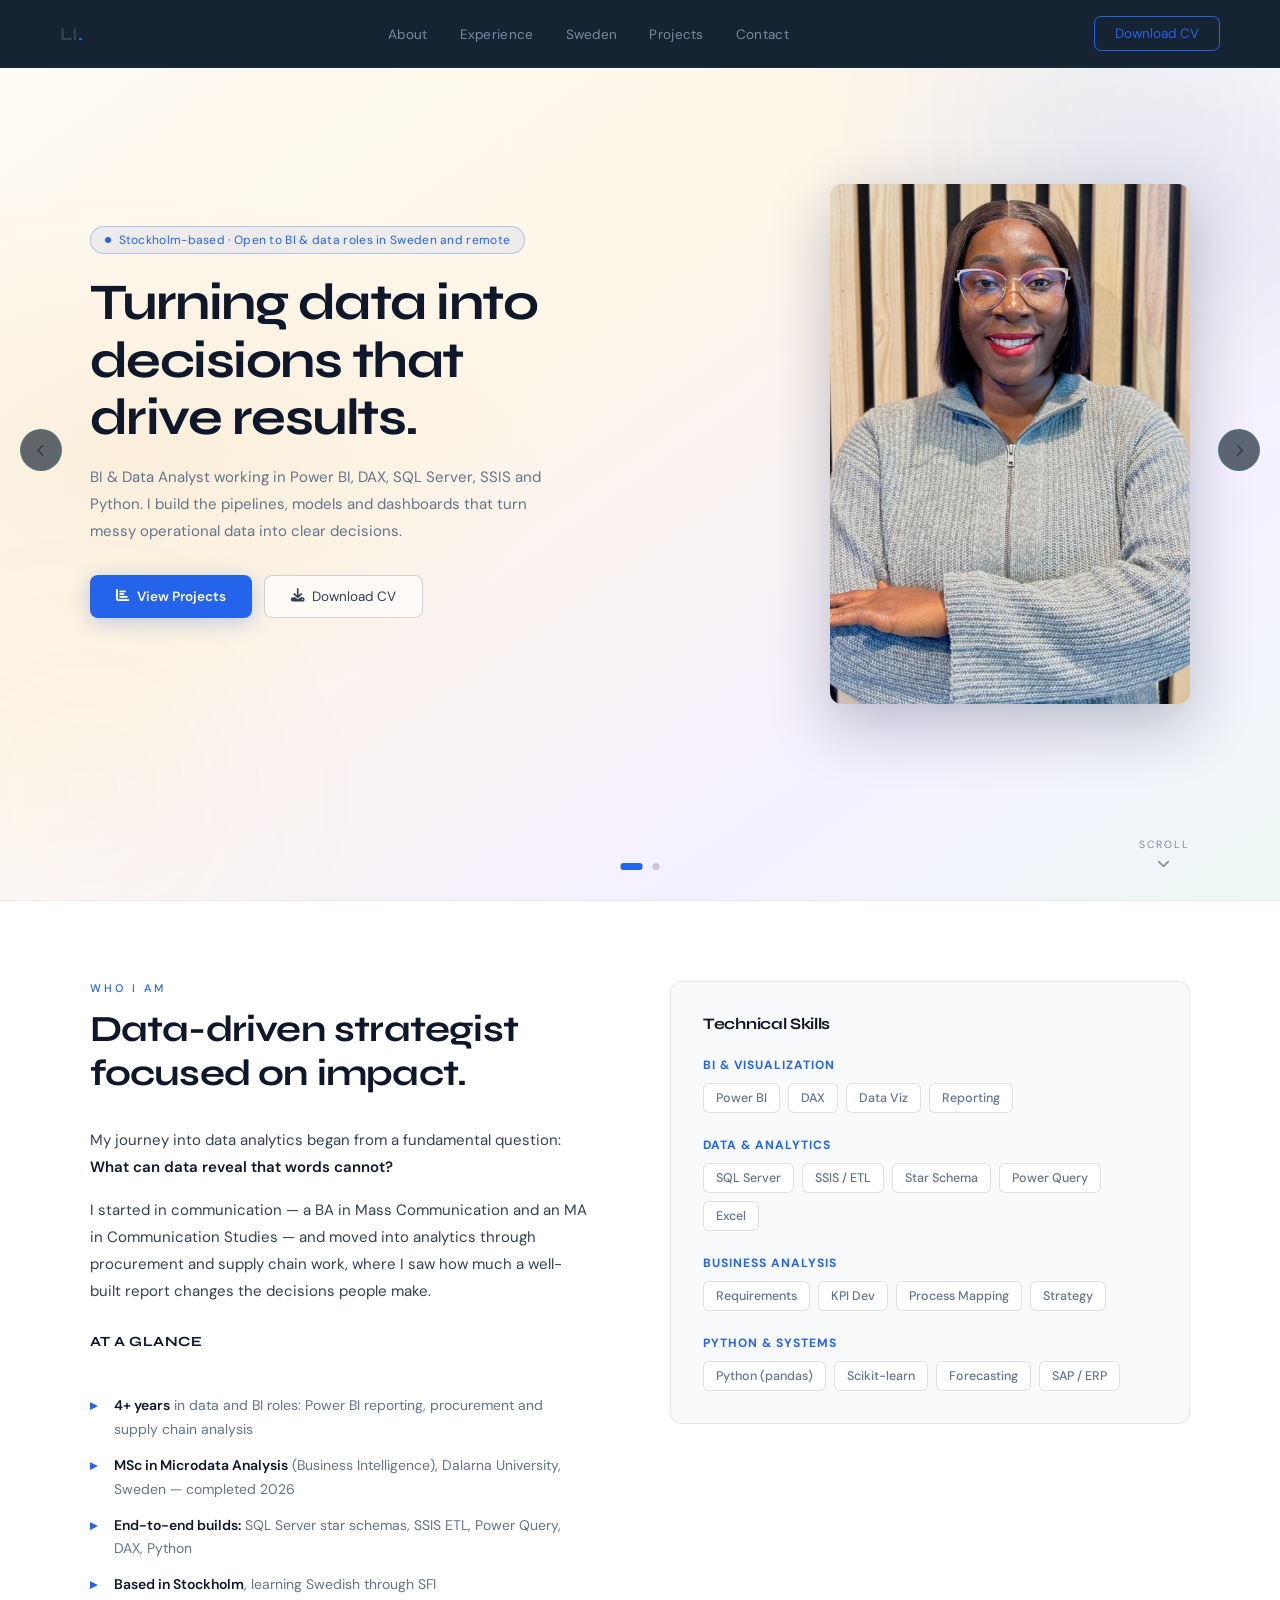
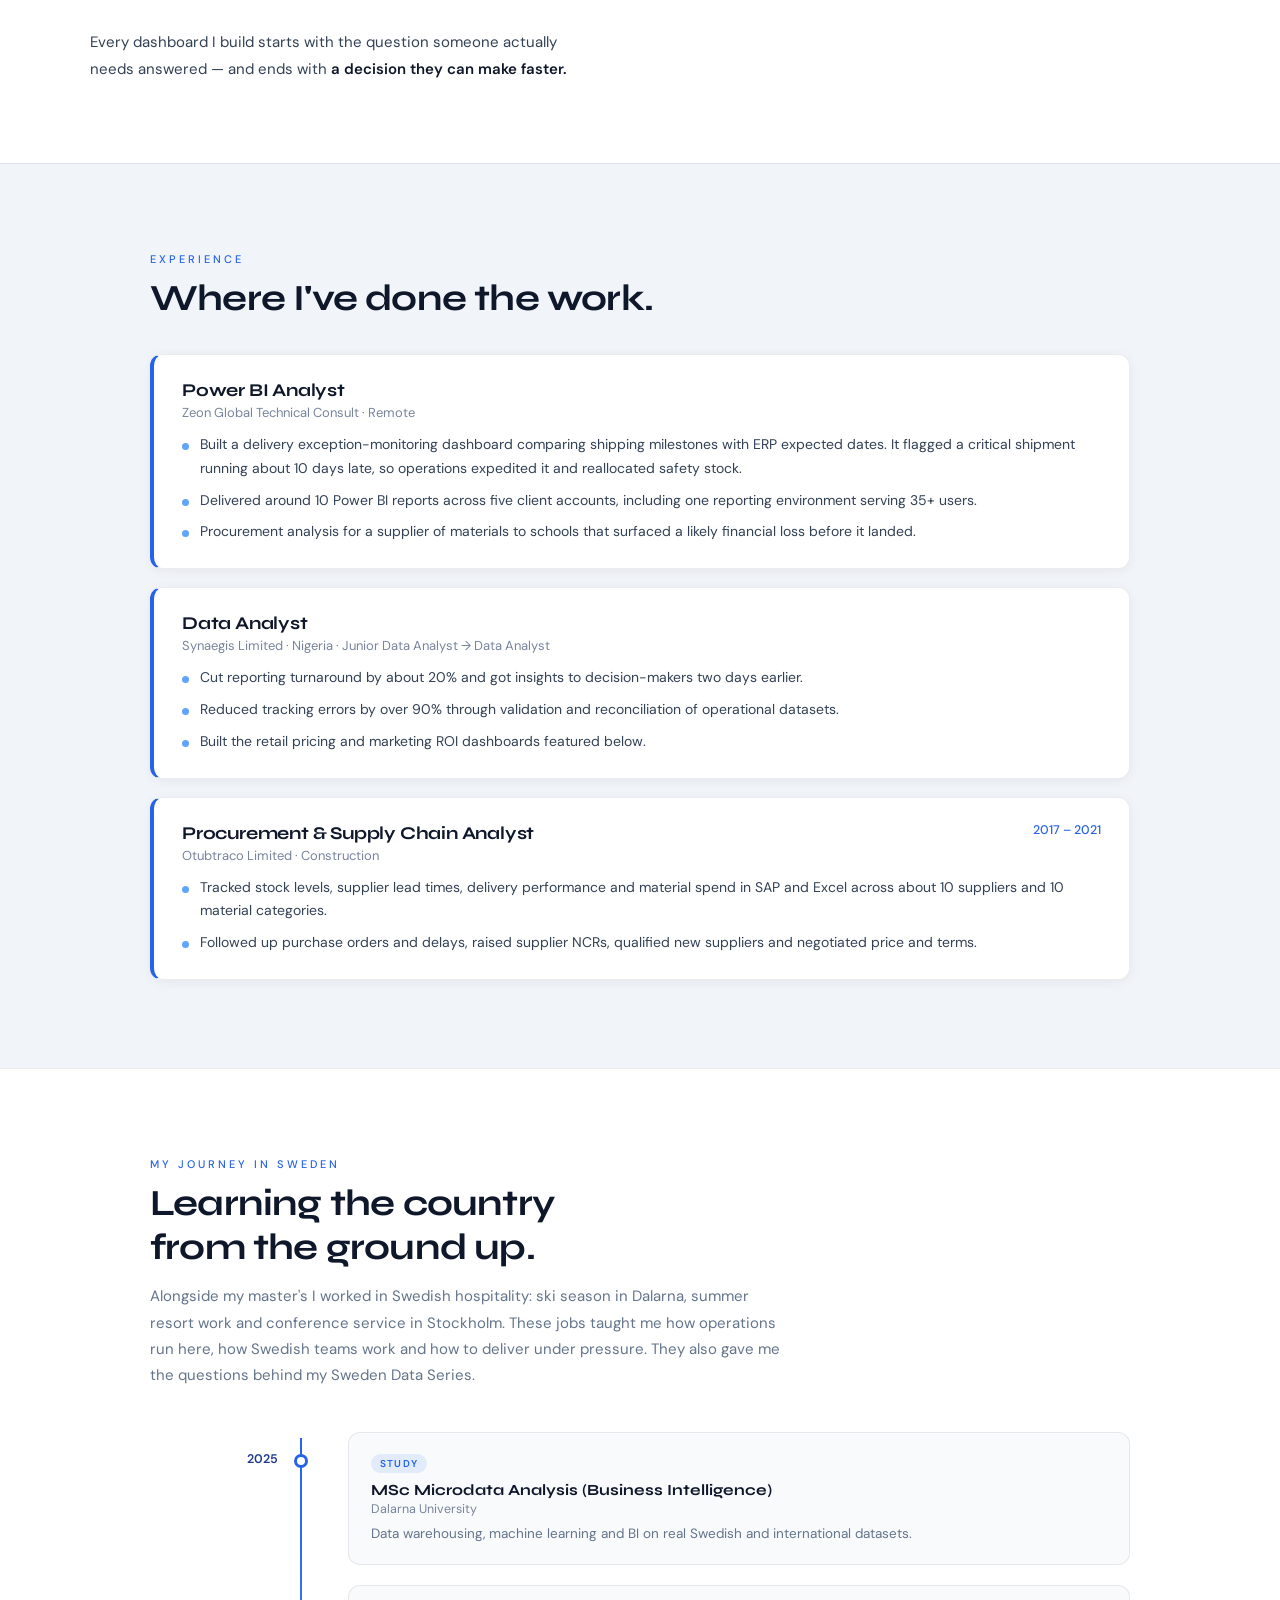
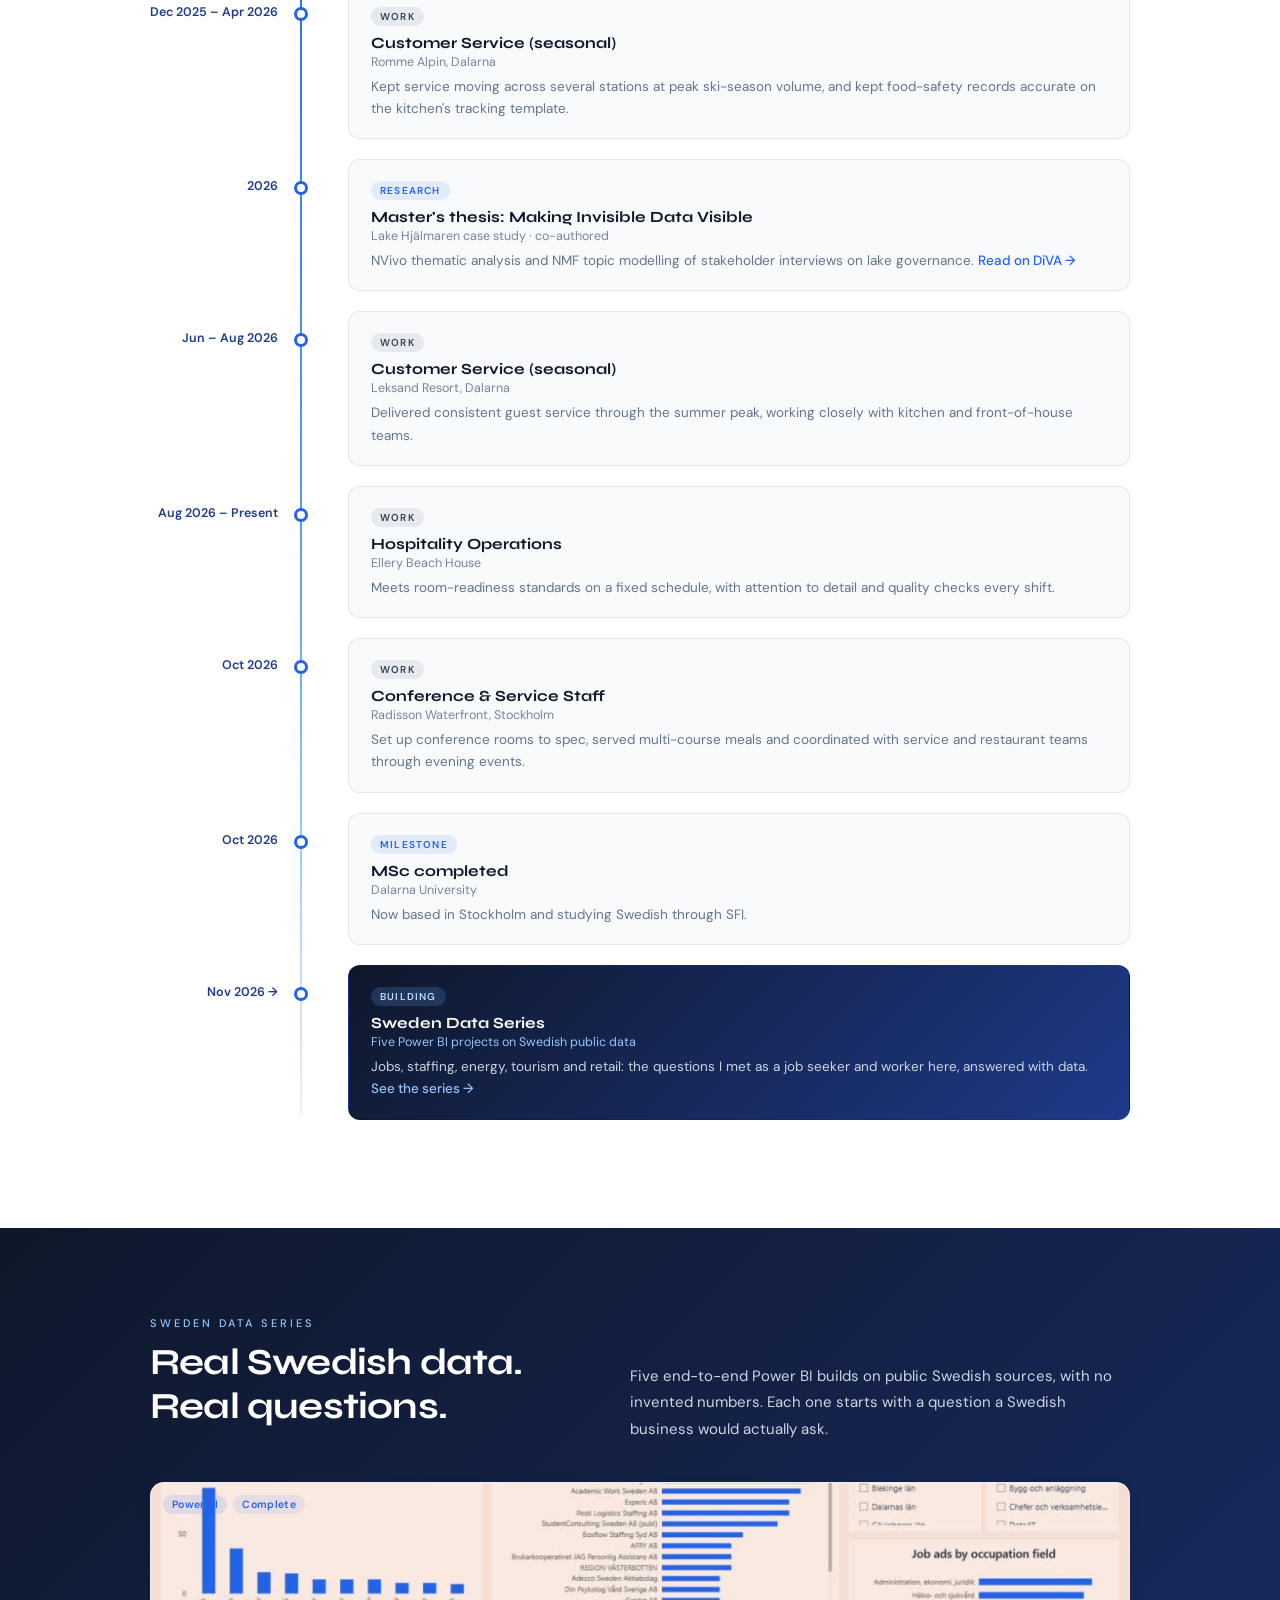
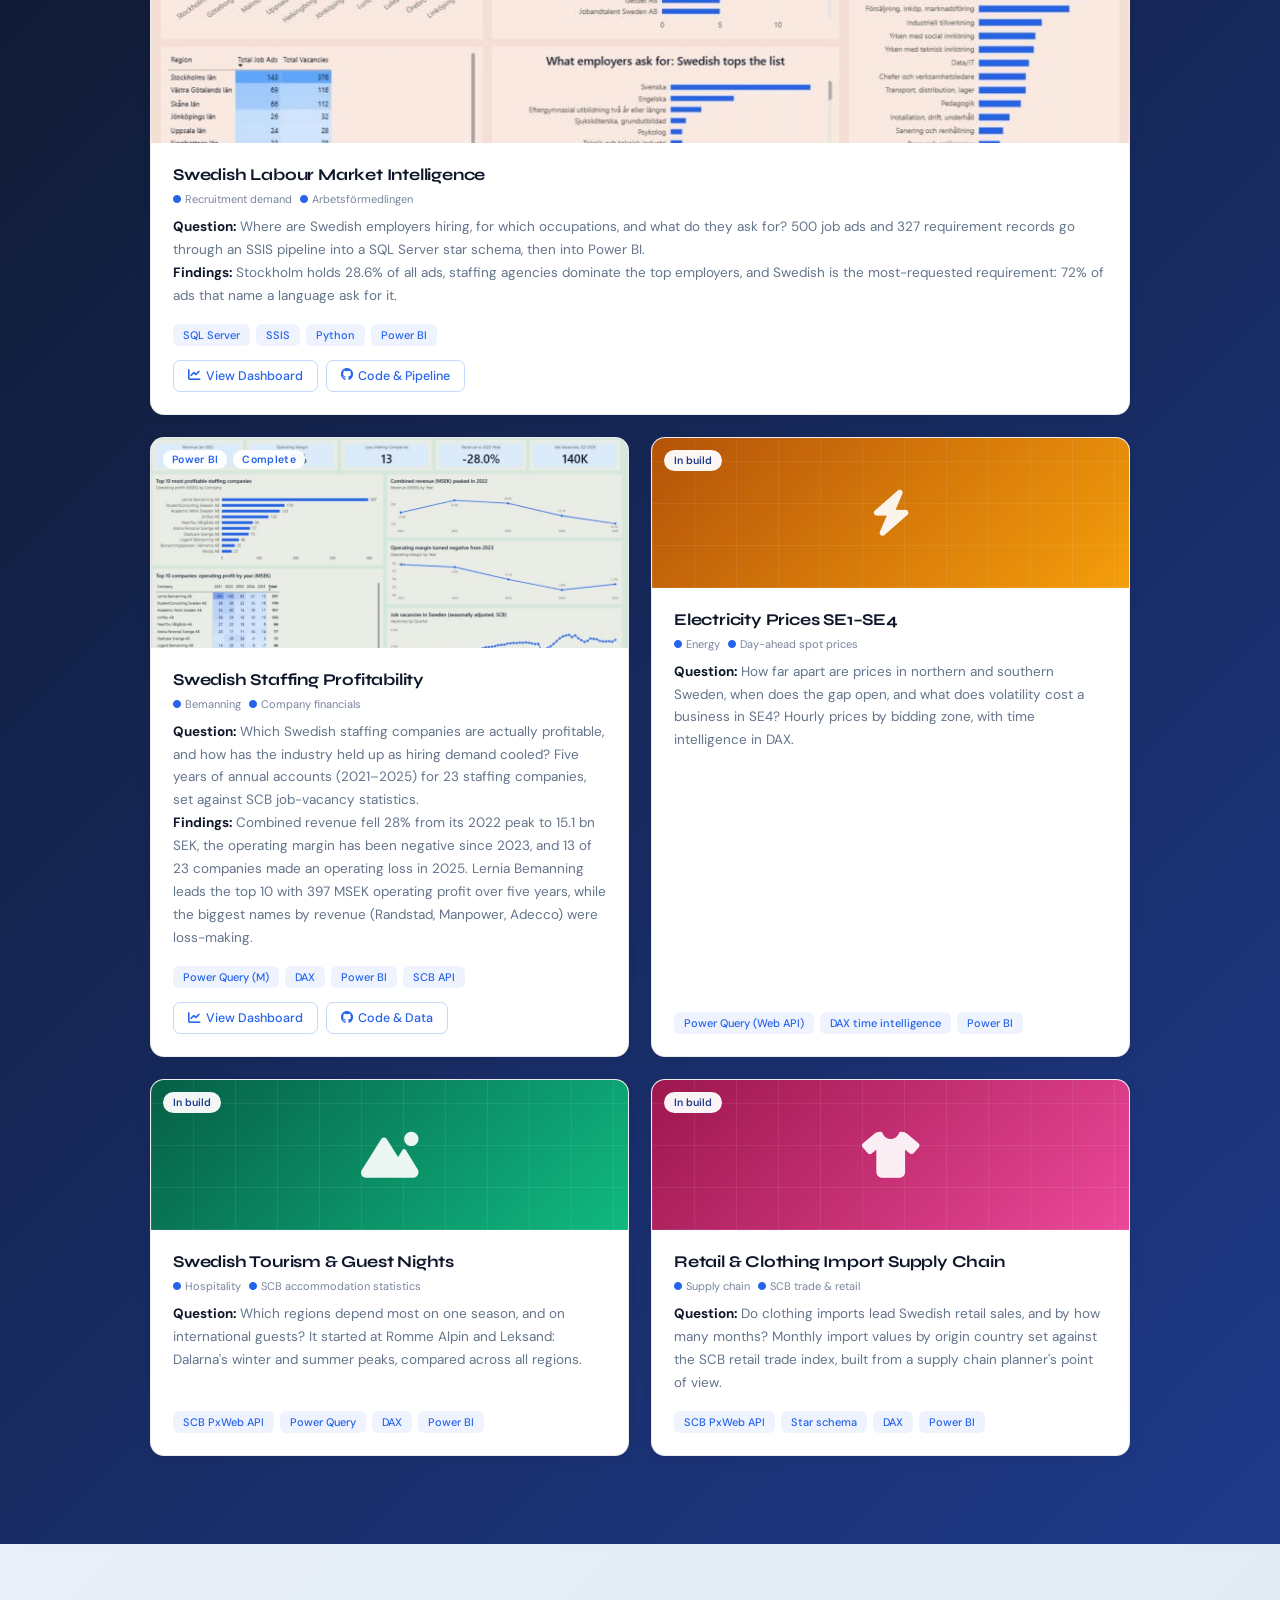
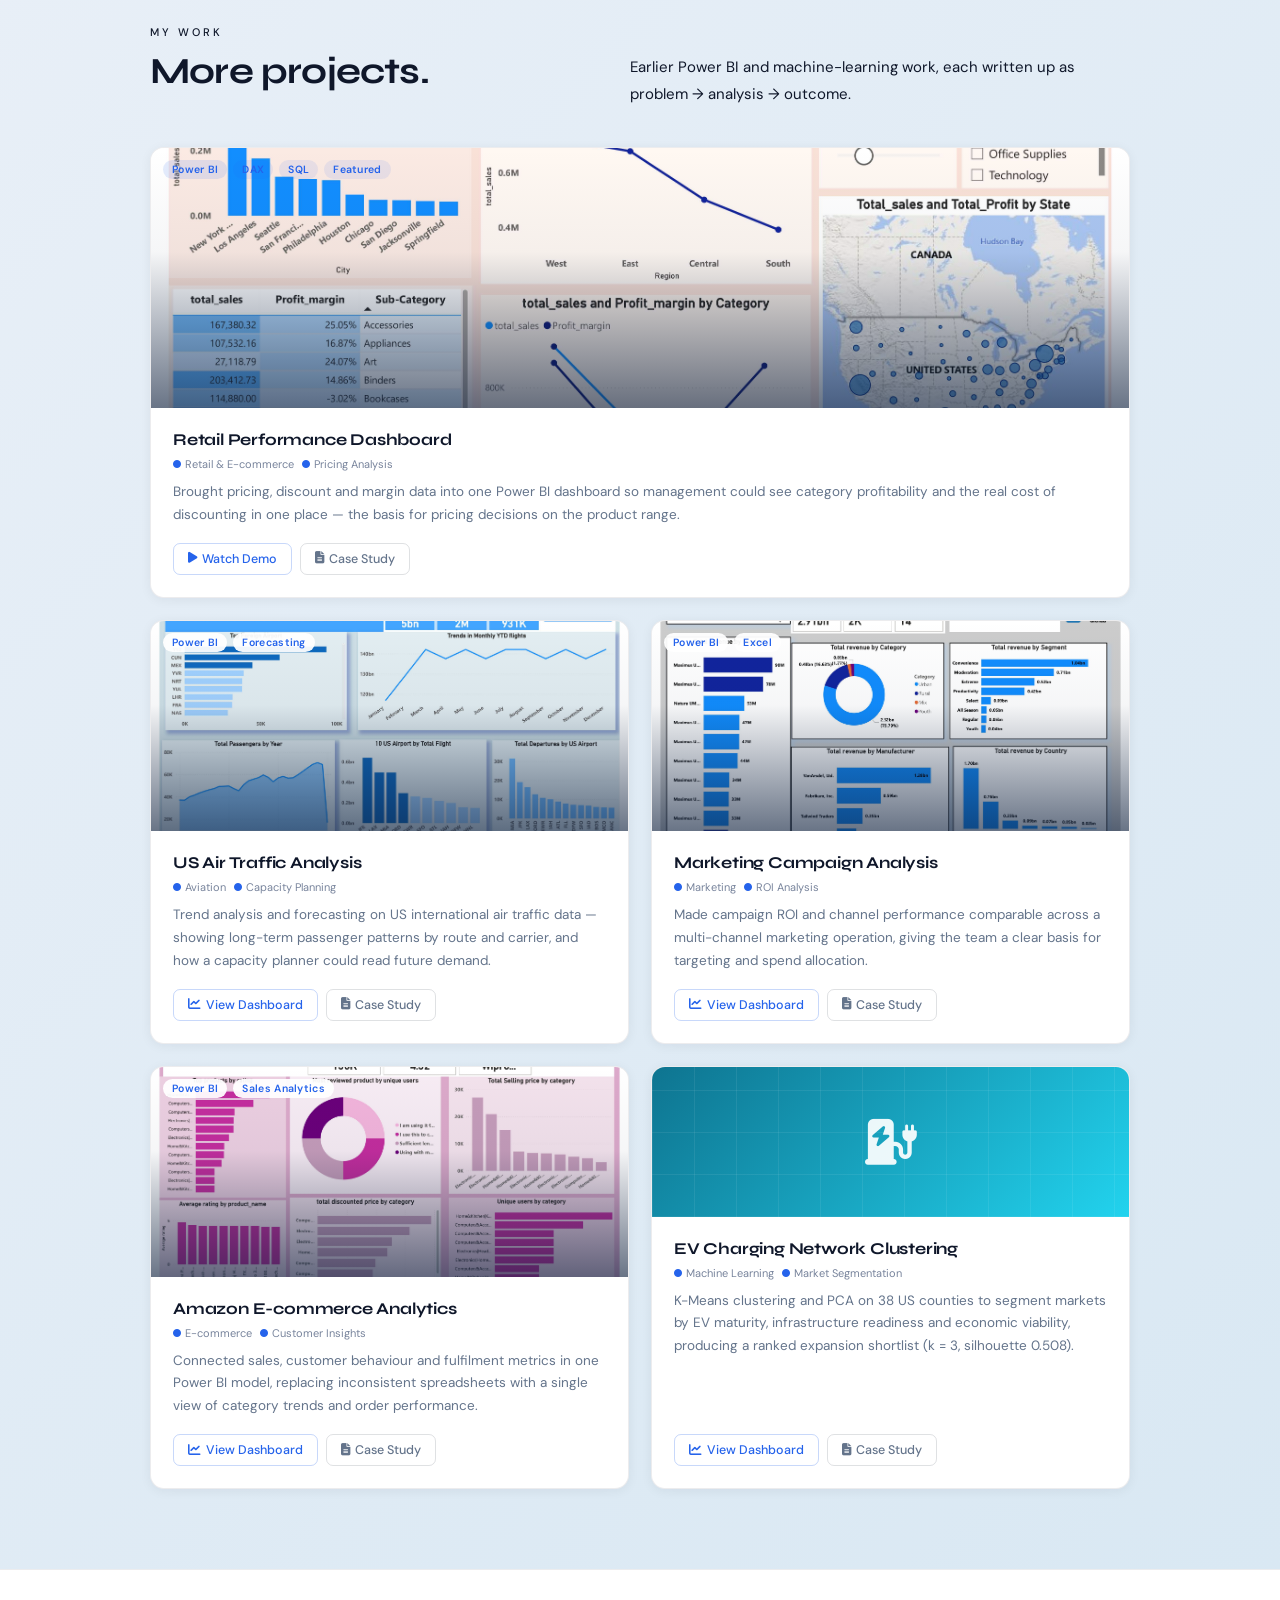
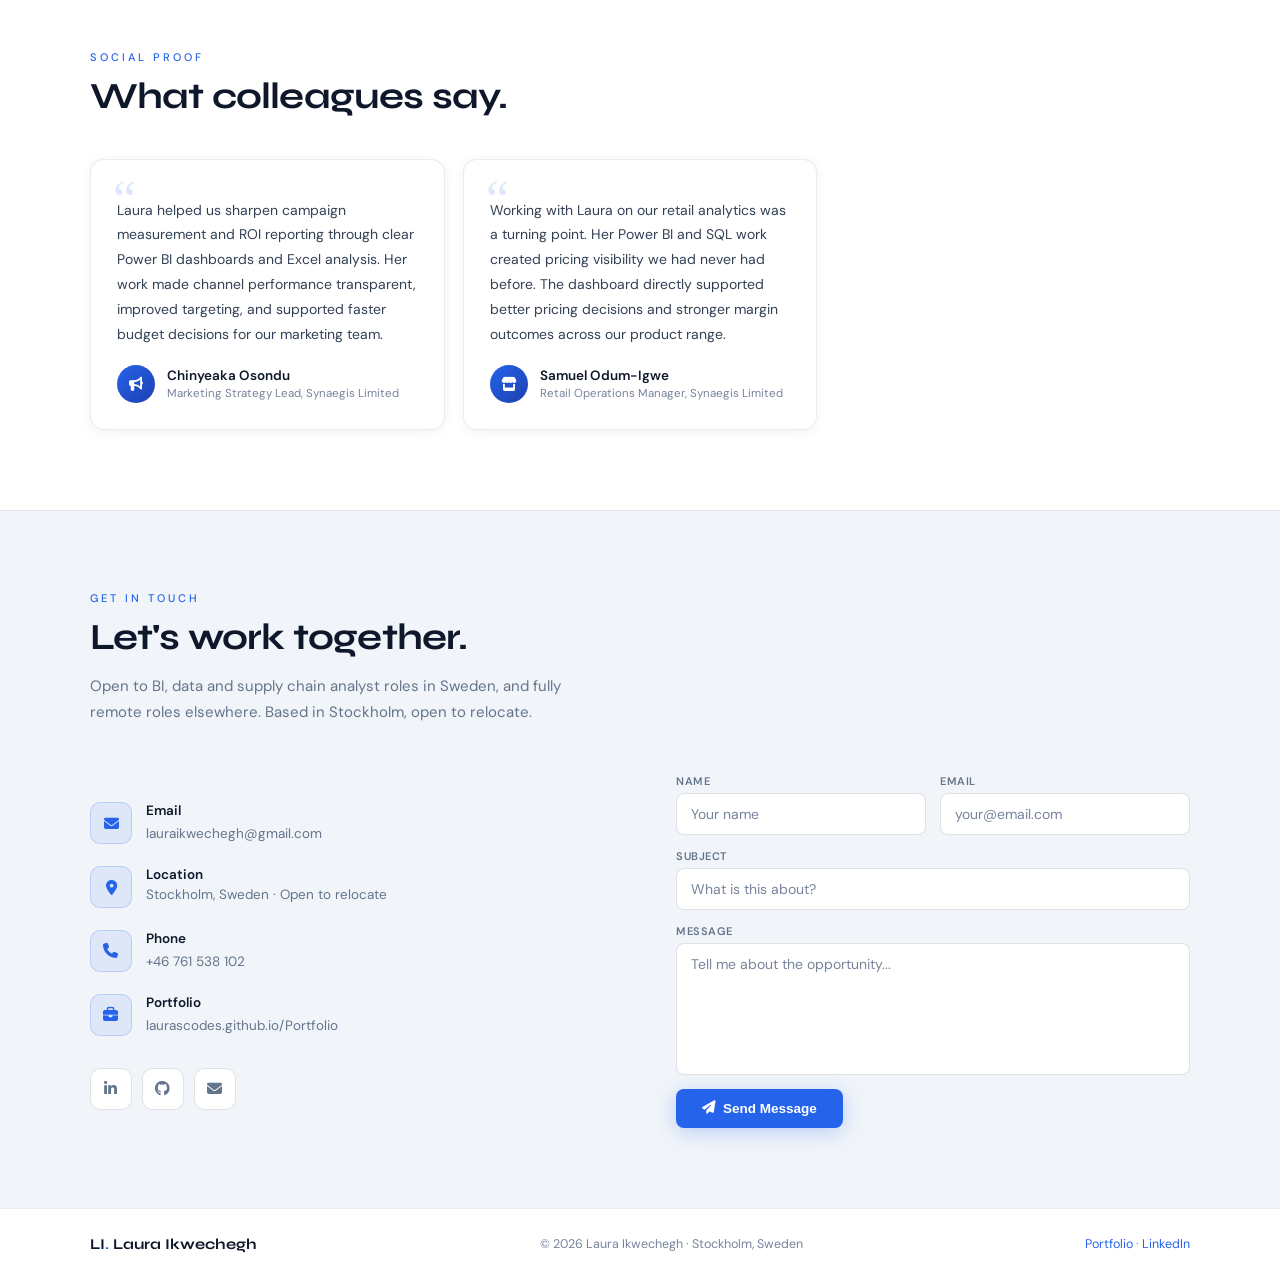
==== commit 260e3b47: "Add Staffing Profitability dashboard, findings and repo links" ====
--- a/index.html
+++ b/index.html
@@ -415,20 +415,25 @@
           <div class="series-stack"><span>SQL Server</span><span>SSIS</span><span>Python</span><span>Power BI</span></div>
           <div class="project-links" style="margin-top:14px;">
             <a href="assets/img/portfolio/swedish-labour-market-dashboard.jpg" class="p-link" target="_blank" rel="noopener"><i class="fas fa-chart-line"></i> View Dashboard</a>
+            <a href="https://github.com/LaurasCodes/swedish-labour-market-pipeline" class="p-link" target="_blank" rel="noopener"><i class="fab fa-github"></i> Code &amp; Pipeline</a>
           </div>
         </div>
       </div>
 
       <div class="project-card series-card reveal">
-        <div class="series-cover sc-staff">
-          <i class="fas fa-people-group"></i>
-          <span class="series-status">In build</span>
+        <div class="project-img-wrap">
+          <img src="assets/img/portfolio/swedish-staffing-profitability-dashboard.jpg" alt="Swedish Staffing Profitability Power BI dashboard" loading="lazy">
+          <div class="project-tags-overlay"><span class="ptag">Power BI</span><span class="ptag">Complete</span></div>
         </div>
         <div class="project-body">
-          <h3>Staffing Industry Profitability</h3>
+          <h3>Swedish Staffing Profitability</h3>
           <div class="project-meta"><span><i class="fas fa-circle"></i> Bemanning</span><span><i class="fas fa-circle"></i> Company financials</span></div>
-          <p><strong>Question:</strong> Why do some Swedish staffing firms run at a loss while others stay profitable, and how does that track vacancy demand? Company-level public financials benchmarked against Arbetsförmedlingen vacancy trends.</p>
-          <div class="series-stack"><span>SQL</span><span>Power Query</span><span>DAX</span><span>Power BI</span></div>
+          <p><strong>Question:</strong> Which Swedish staffing companies are actually profitable, and how has the industry held up as hiring demand cooled? Five years of annual accounts (2021–2025) for 23 staffing companies, set against SCB job-vacancy statistics.<br><strong>Findings:</strong> Combined revenue fell 28% from its 2022 peak to 15.1 bn SEK, the operating margin has been negative since 2023, and 13 of 23 companies made an operating loss in 2025. Lernia Bemanning leads the top 10 with 397 MSEK operating profit over five years, while the biggest names by revenue (Randstad, Manpower, Adecco) were loss-making.</p>
+          <div class="series-stack"><span>Power Query (M)</span><span>DAX</span><span>Power BI</span><span>SCB API</span></div>
+          <div class="project-links" style="margin-top:14px;">
+            <a href="assets/img/portfolio/swedish-staffing-profitability-dashboard.jpg" class="p-link" target="_blank" rel="noopener"><i class="fas fa-chart-line"></i> View Dashboard</a>
+            <a href="https://github.com/LaurasCodes/swedish-staffing-profitability" class="p-link" target="_blank" rel="noopener"><i class="fab fa-github"></i> Code &amp; Data</a>
+          </div>
         </div>
       </div>
 
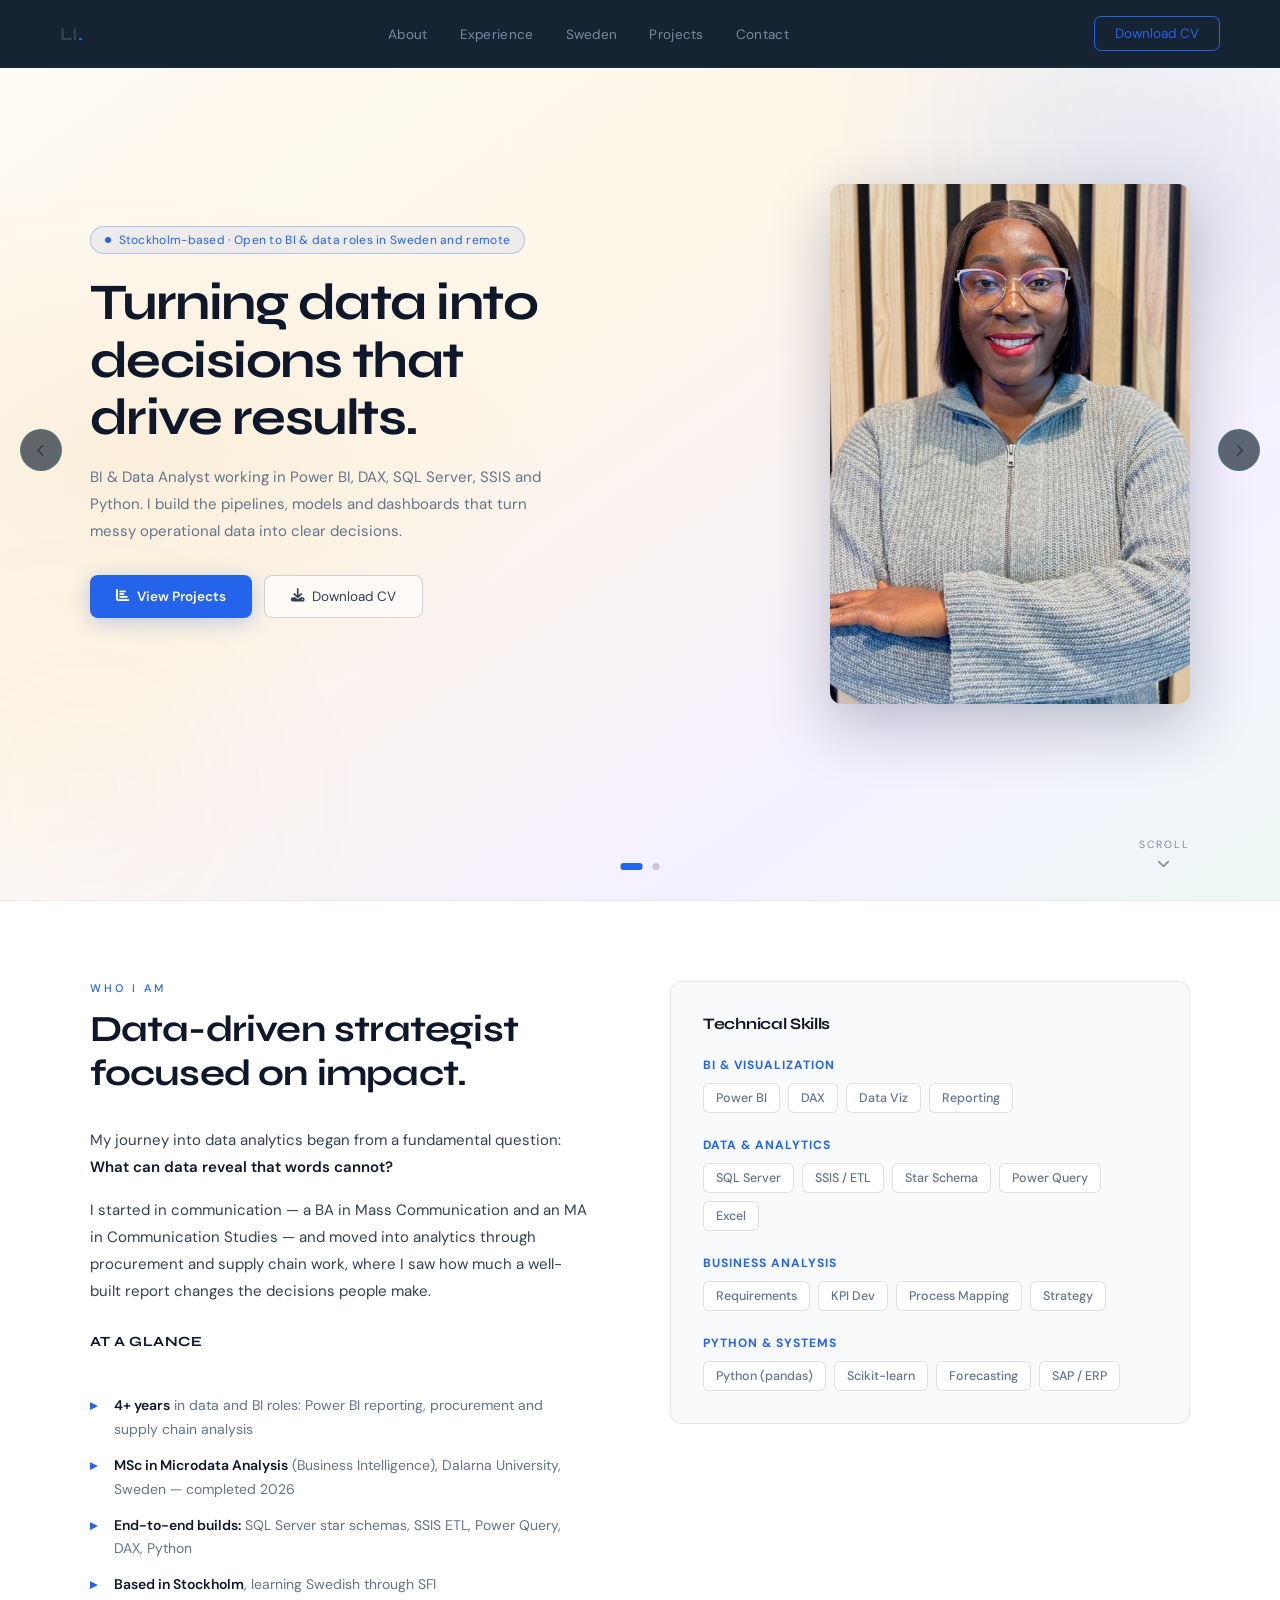
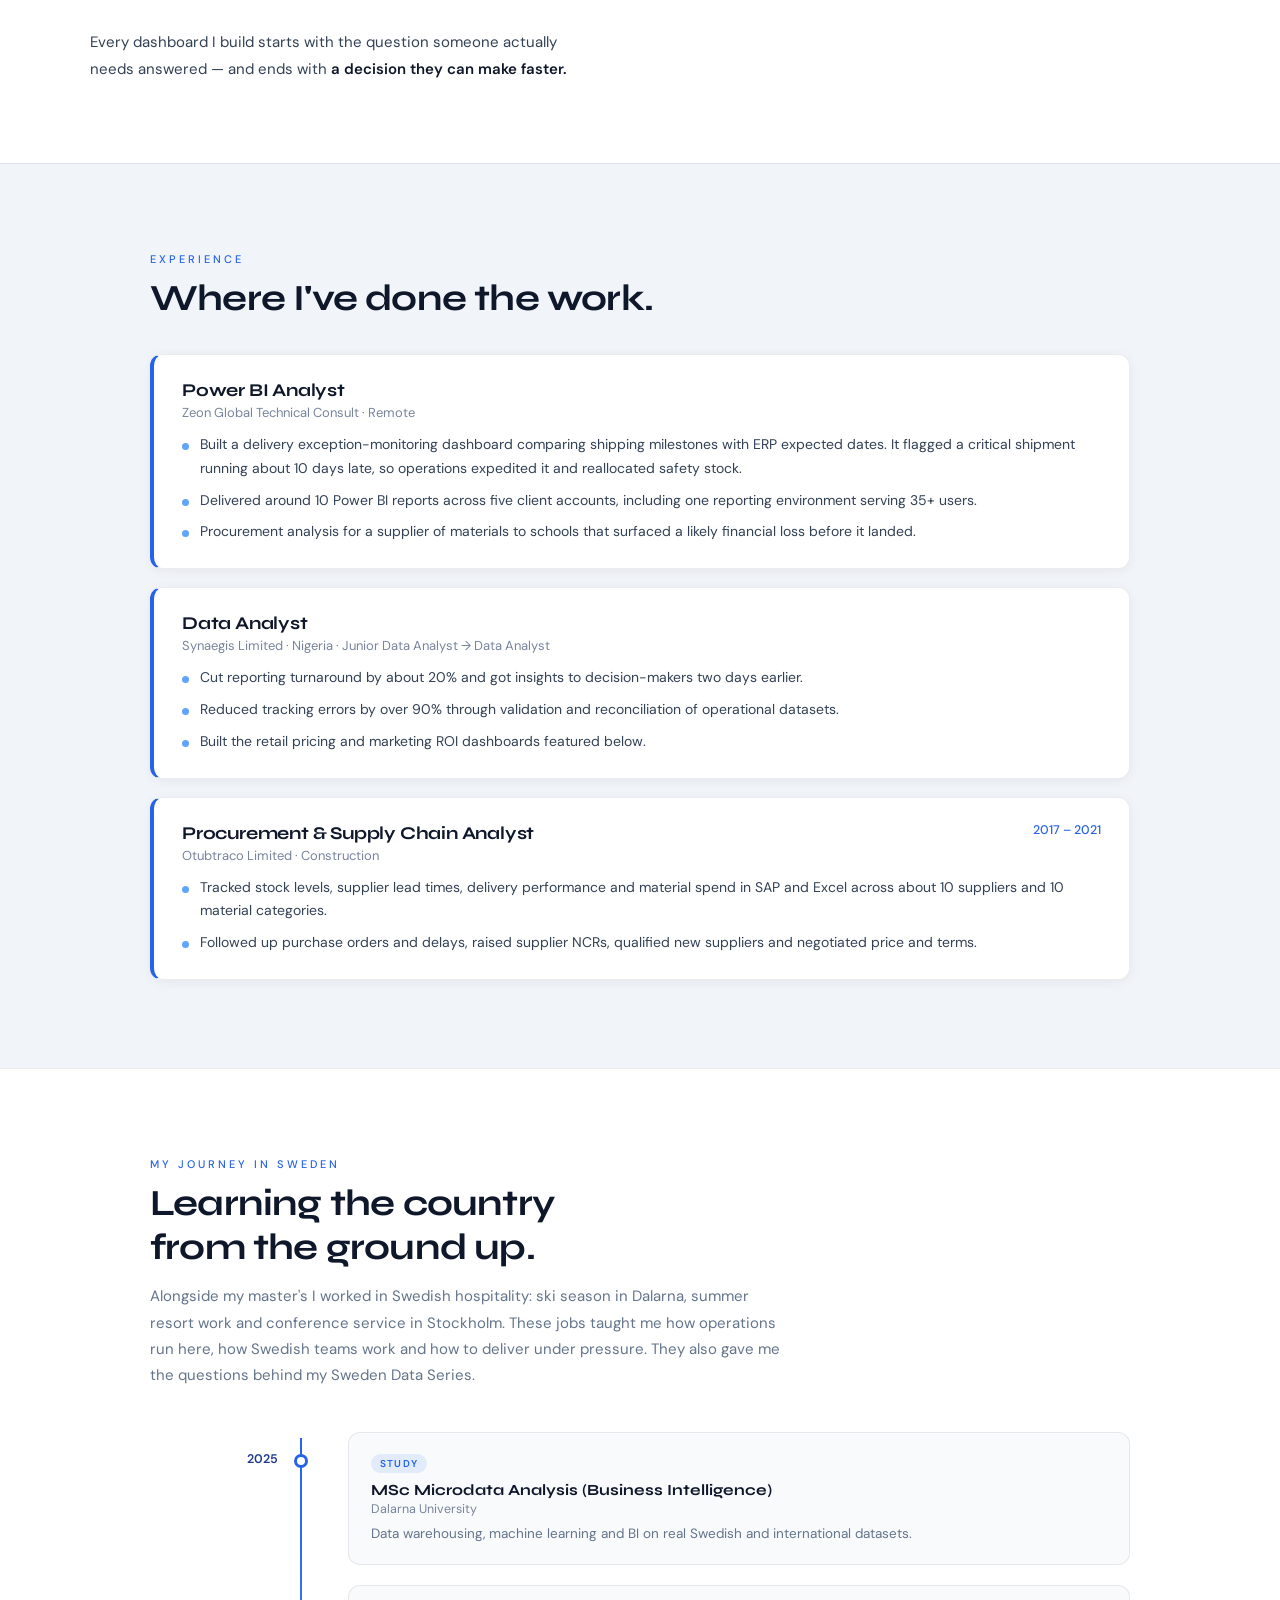
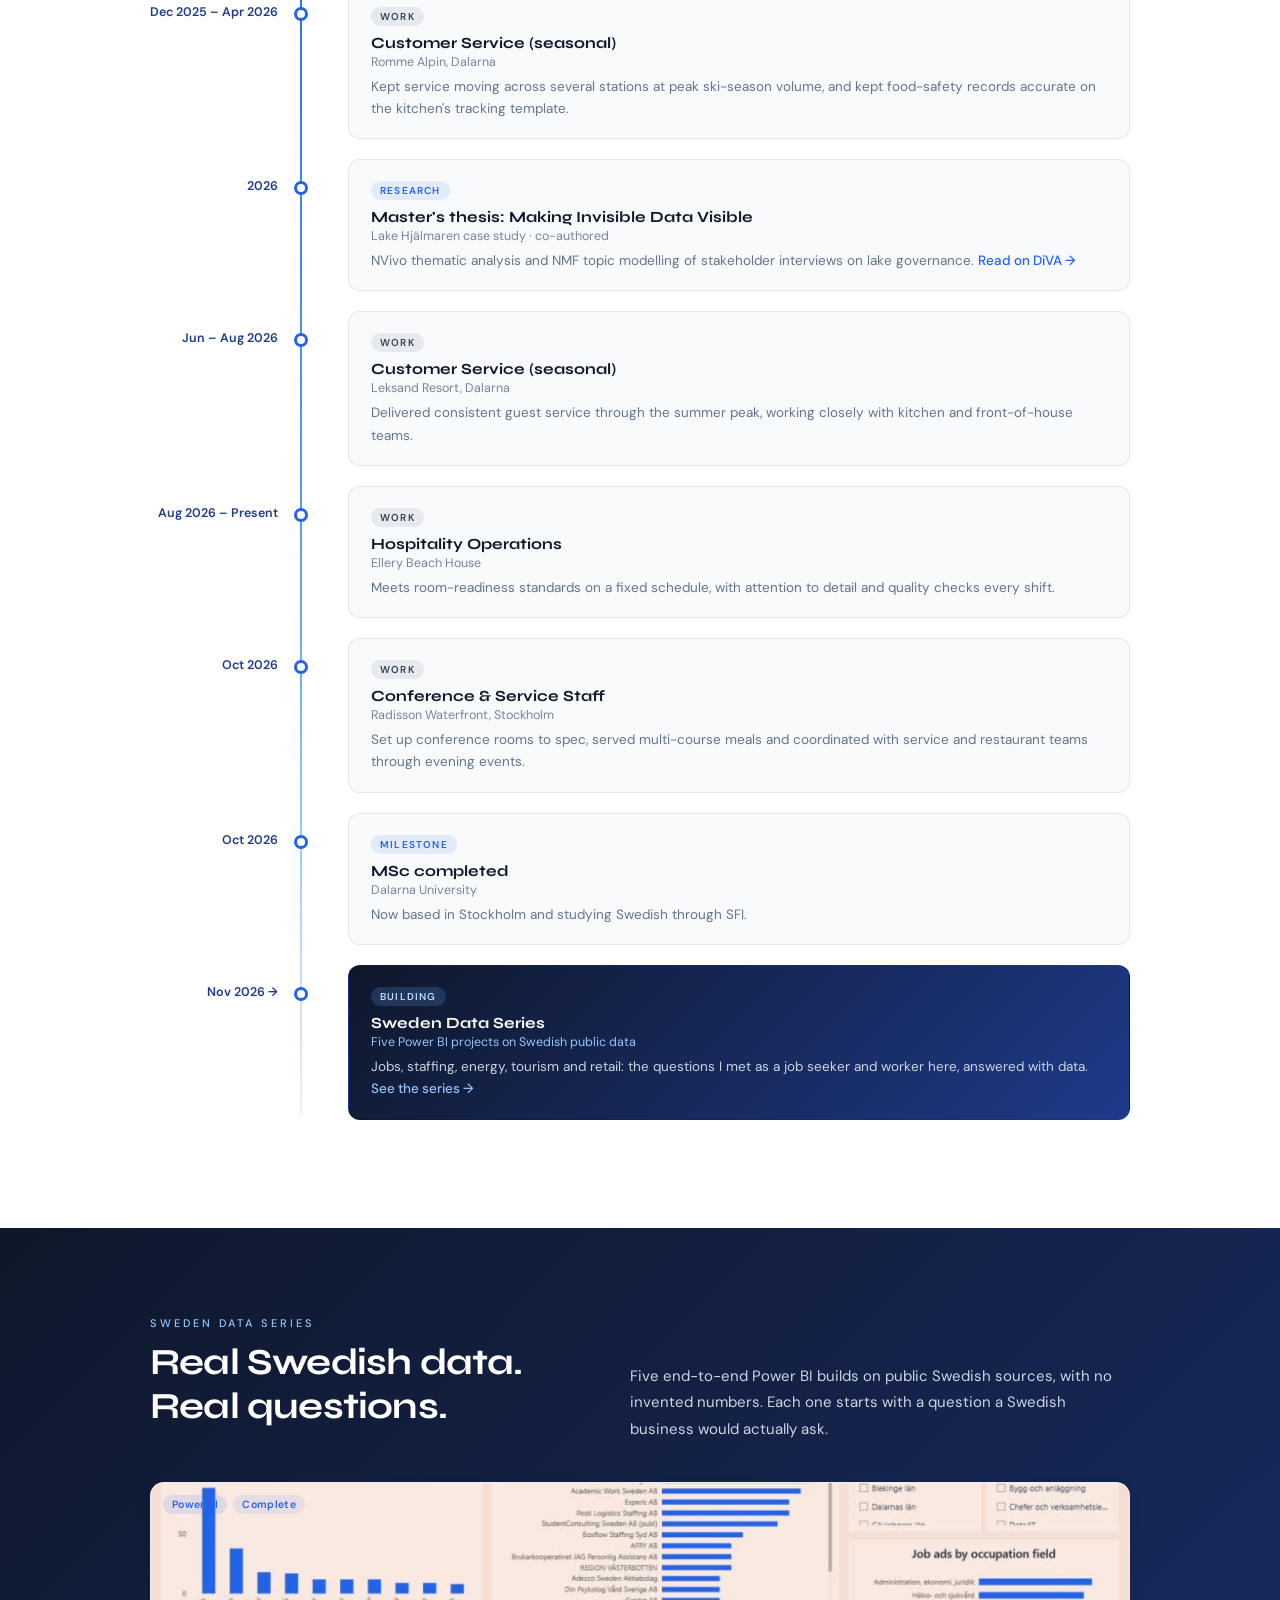
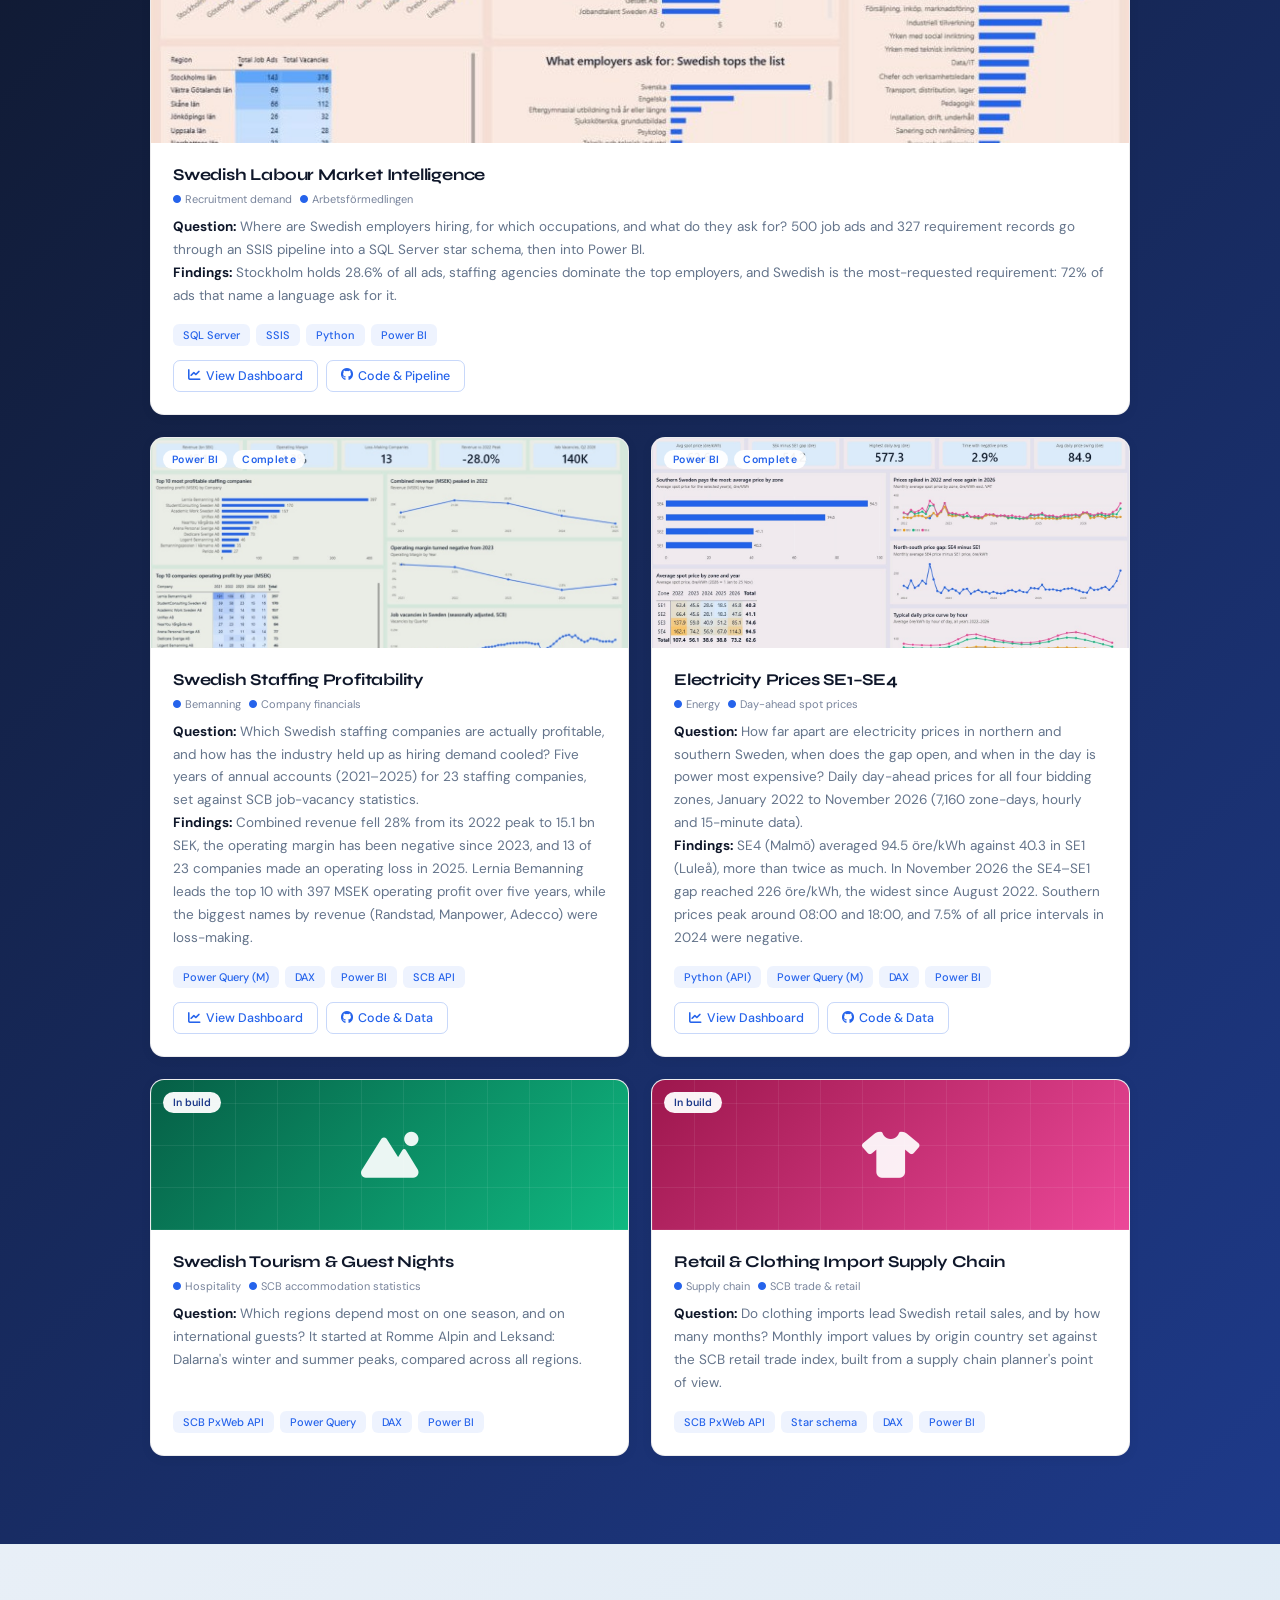
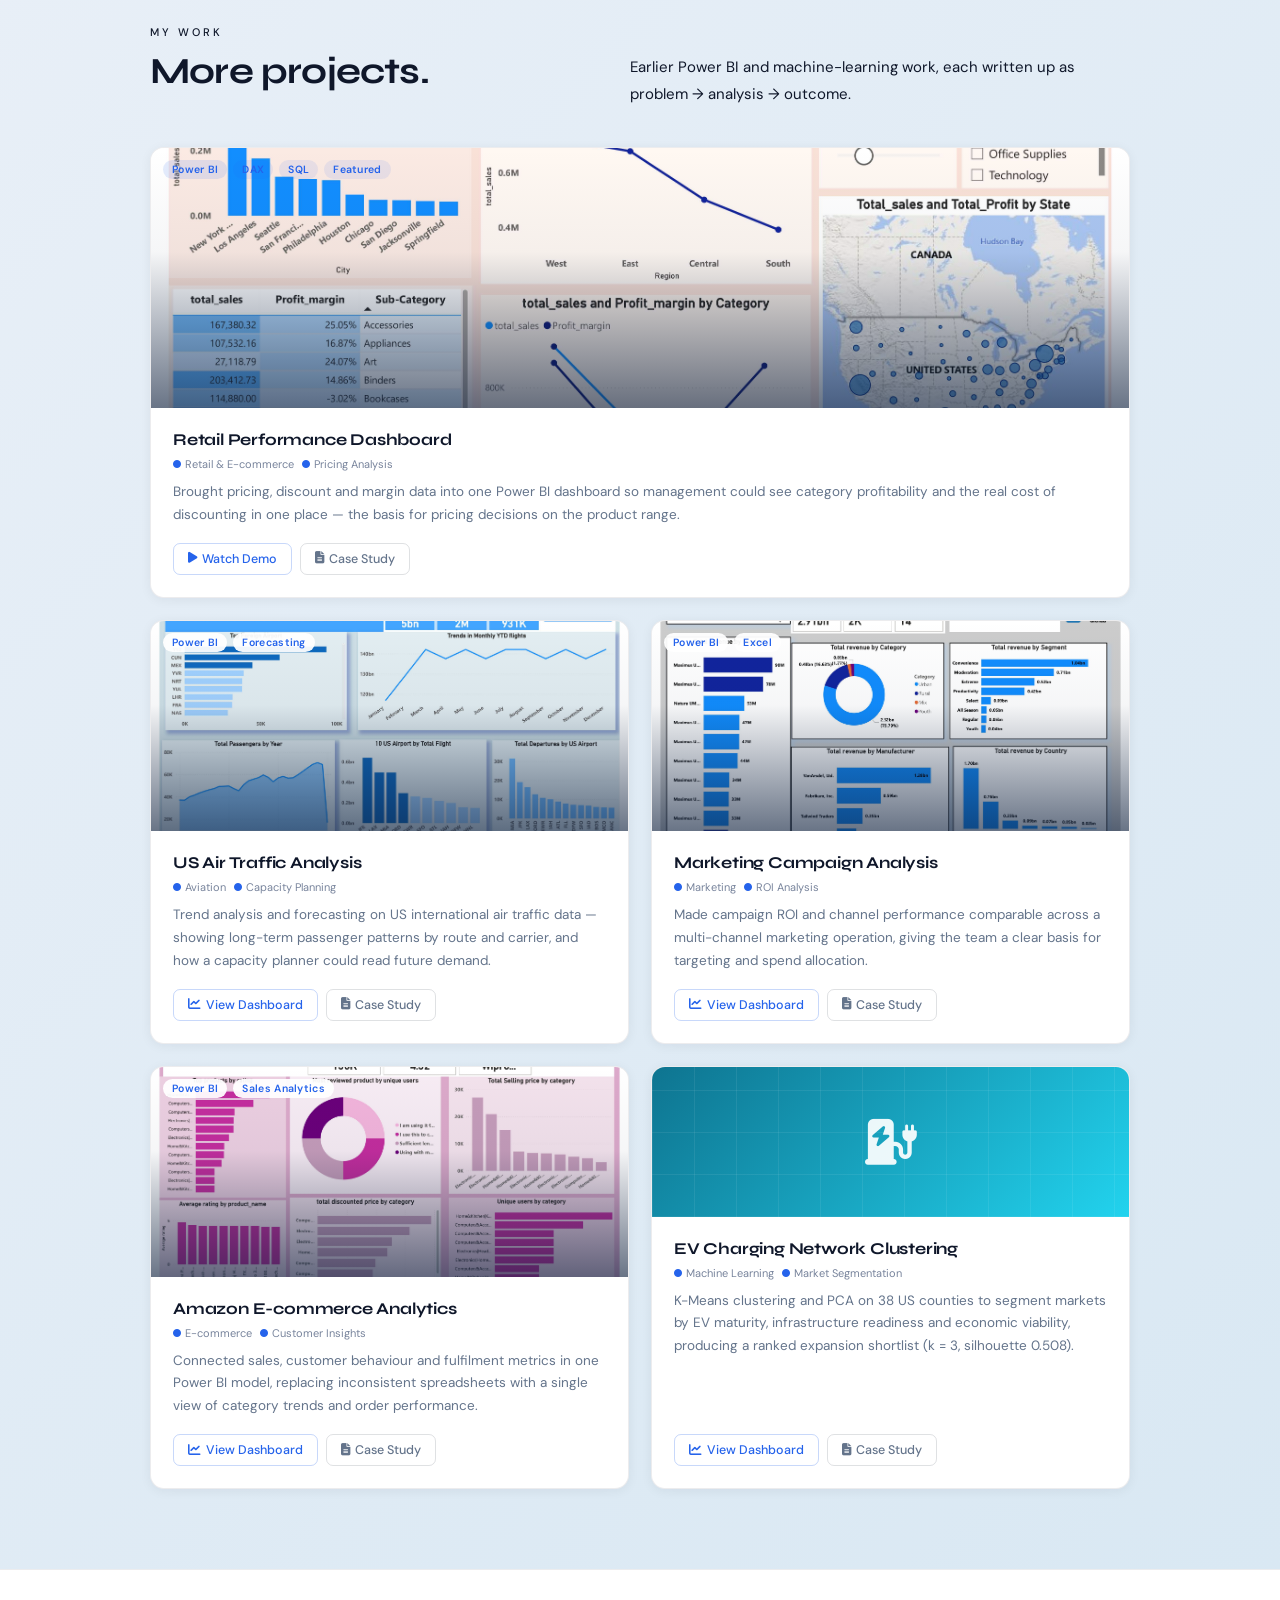
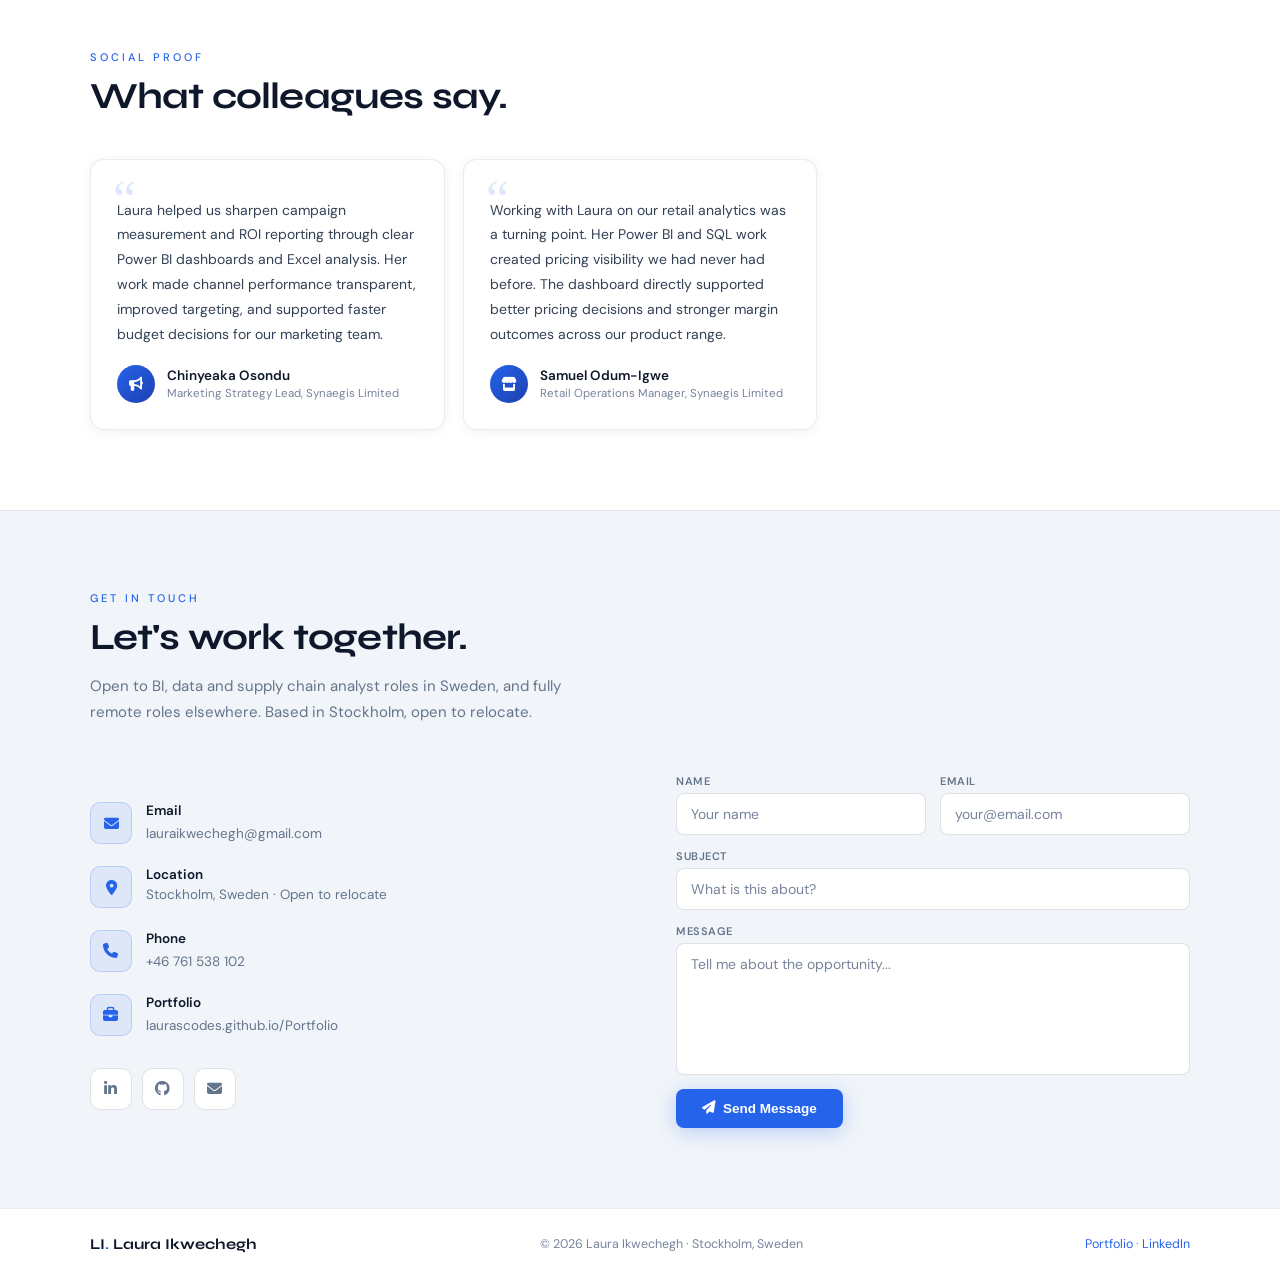
==== commit bca76d15: "Complete Electricity Prices SE1–SE4 card with dashboard, findings and repo link" ====
--- a/index.html
+++ b/index.html
@@ -438,15 +438,19 @@
       </div>
 
       <div class="project-card series-card reveal">
-        <div class="series-cover sc-energy">
-          <i class="fas fa-bolt"></i>
-          <span class="series-status">In build</span>
+        <div class="project-img-wrap">
+          <img src="assets/img/portfolio/swedish-electricity-prices-dashboard.jpg" alt="Swedish Electricity Prices SE1–SE4 Power BI dashboard" loading="lazy">
+          <div class="project-tags-overlay"><span class="ptag">Power BI</span><span class="ptag">Complete</span></div>
         </div>
         <div class="project-body">
           <h3>Electricity Prices SE1–SE4</h3>
           <div class="project-meta"><span><i class="fas fa-circle"></i> Energy</span><span><i class="fas fa-circle"></i> Day-ahead spot prices</span></div>
-          <p><strong>Question:</strong> How far apart are prices in northern and southern Sweden, when does the gap open, and what does volatility cost a business in SE4? Hourly prices by bidding zone, with time intelligence in DAX.</p>
-          <div class="series-stack"><span>Power Query (Web API)</span><span>DAX time intelligence</span><span>Power BI</span></div>
+          <p><strong>Question:</strong> How far apart are electricity prices in northern and southern Sweden, when does the gap open, and when in the day is power most expensive? Daily day-ahead prices for all four bidding zones, January 2022 to November 2026 (7,160 zone-days, hourly and 15-minute data).<br><strong>Findings:</strong> SE4 (Malmö) averaged 94.5 öre/kWh against 40.3 in SE1 (Luleå), more than twice as much. In November 2026 the SE4–SE1 gap reached 226 öre/kWh, the widest since August 2022. Southern prices peak around 08:00 and 18:00, and 7.5% of all price intervals in 2024 were negative.</p>
+          <div class="series-stack"><span>Python (API)</span><span>Power Query (M)</span><span>DAX</span><span>Power BI</span></div>
+          <div class="project-links" style="margin-top:14px;">
+            <a href="assets/img/portfolio/swedish-electricity-prices-dashboard.jpg" class="p-link" target="_blank" rel="noopener"><i class="fas fa-chart-line"></i> View Dashboard</a>
+            <a href="https://github.com/LaurasCodes/swedish-electricity-prices" class="p-link" target="_blank" rel="noopener"><i class="fab fa-github"></i> Code &amp; Data</a>
+          </div>
         </div>
       </div>
 
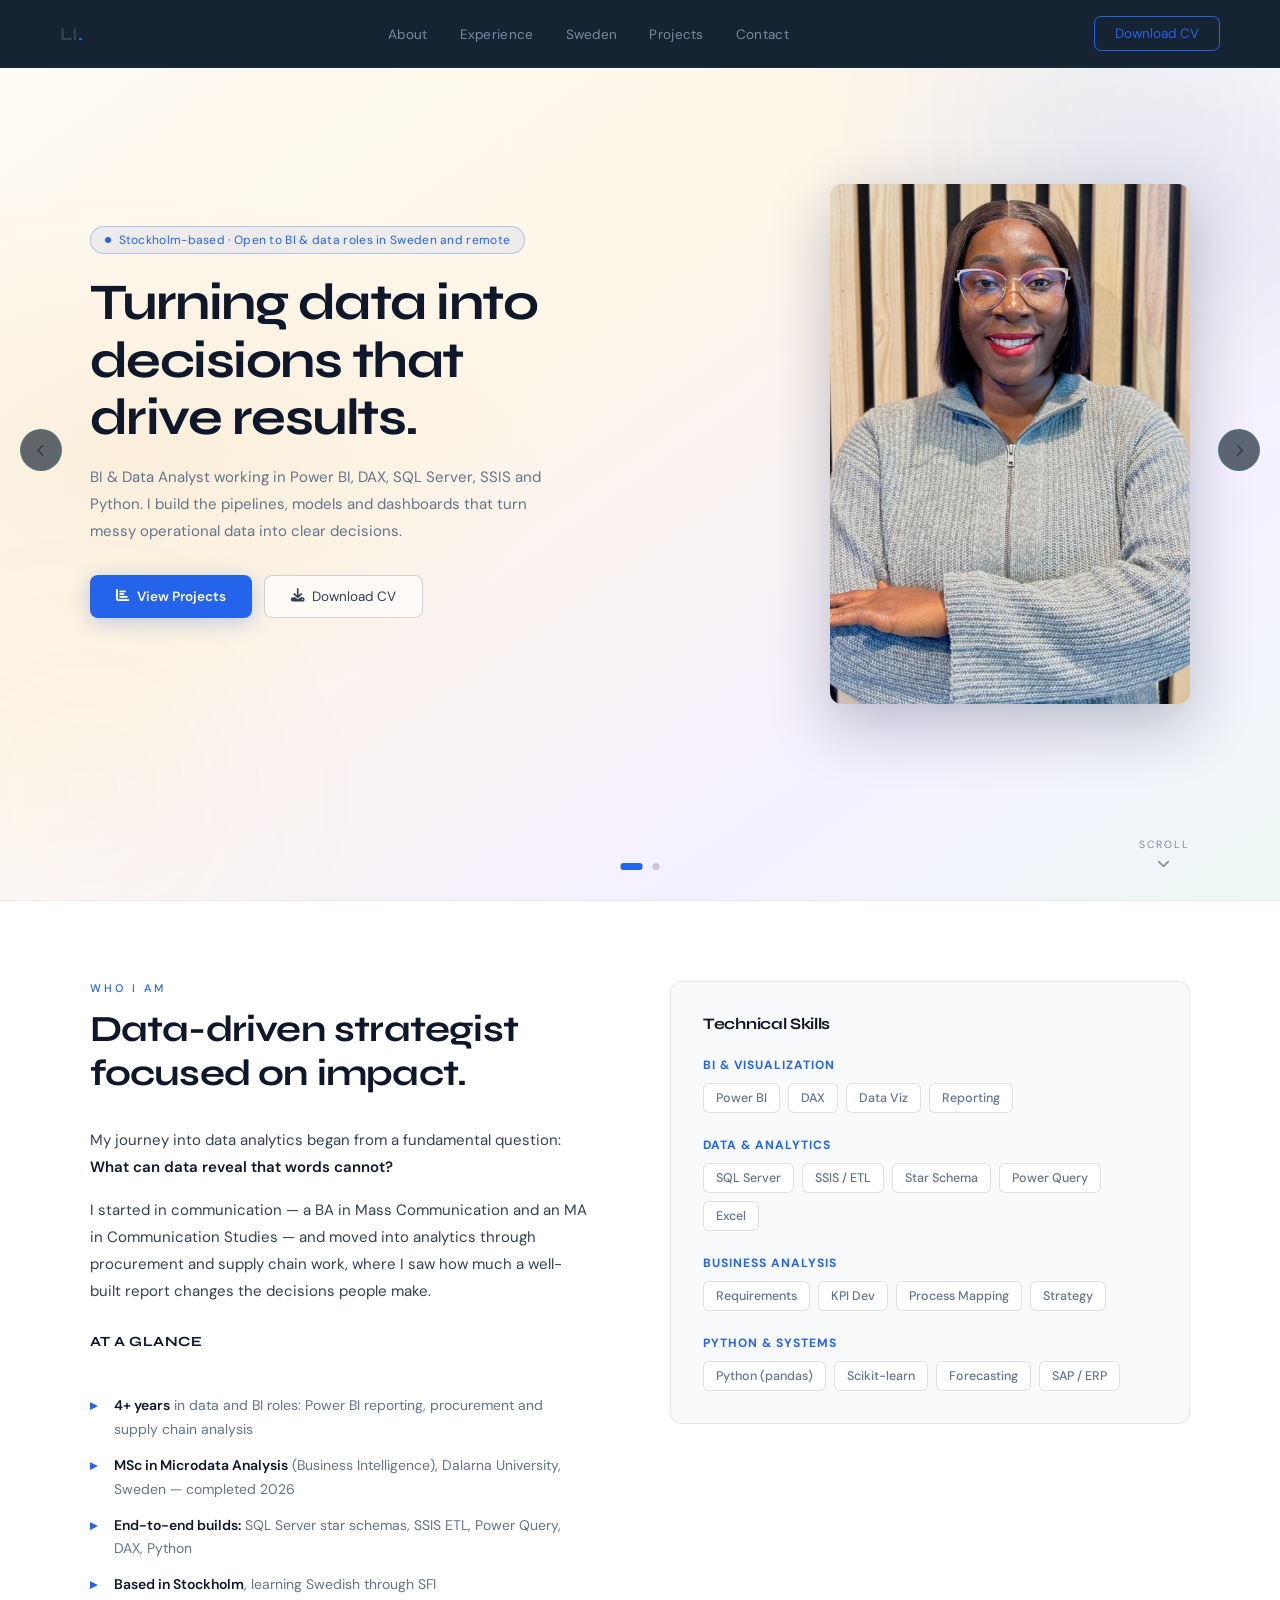
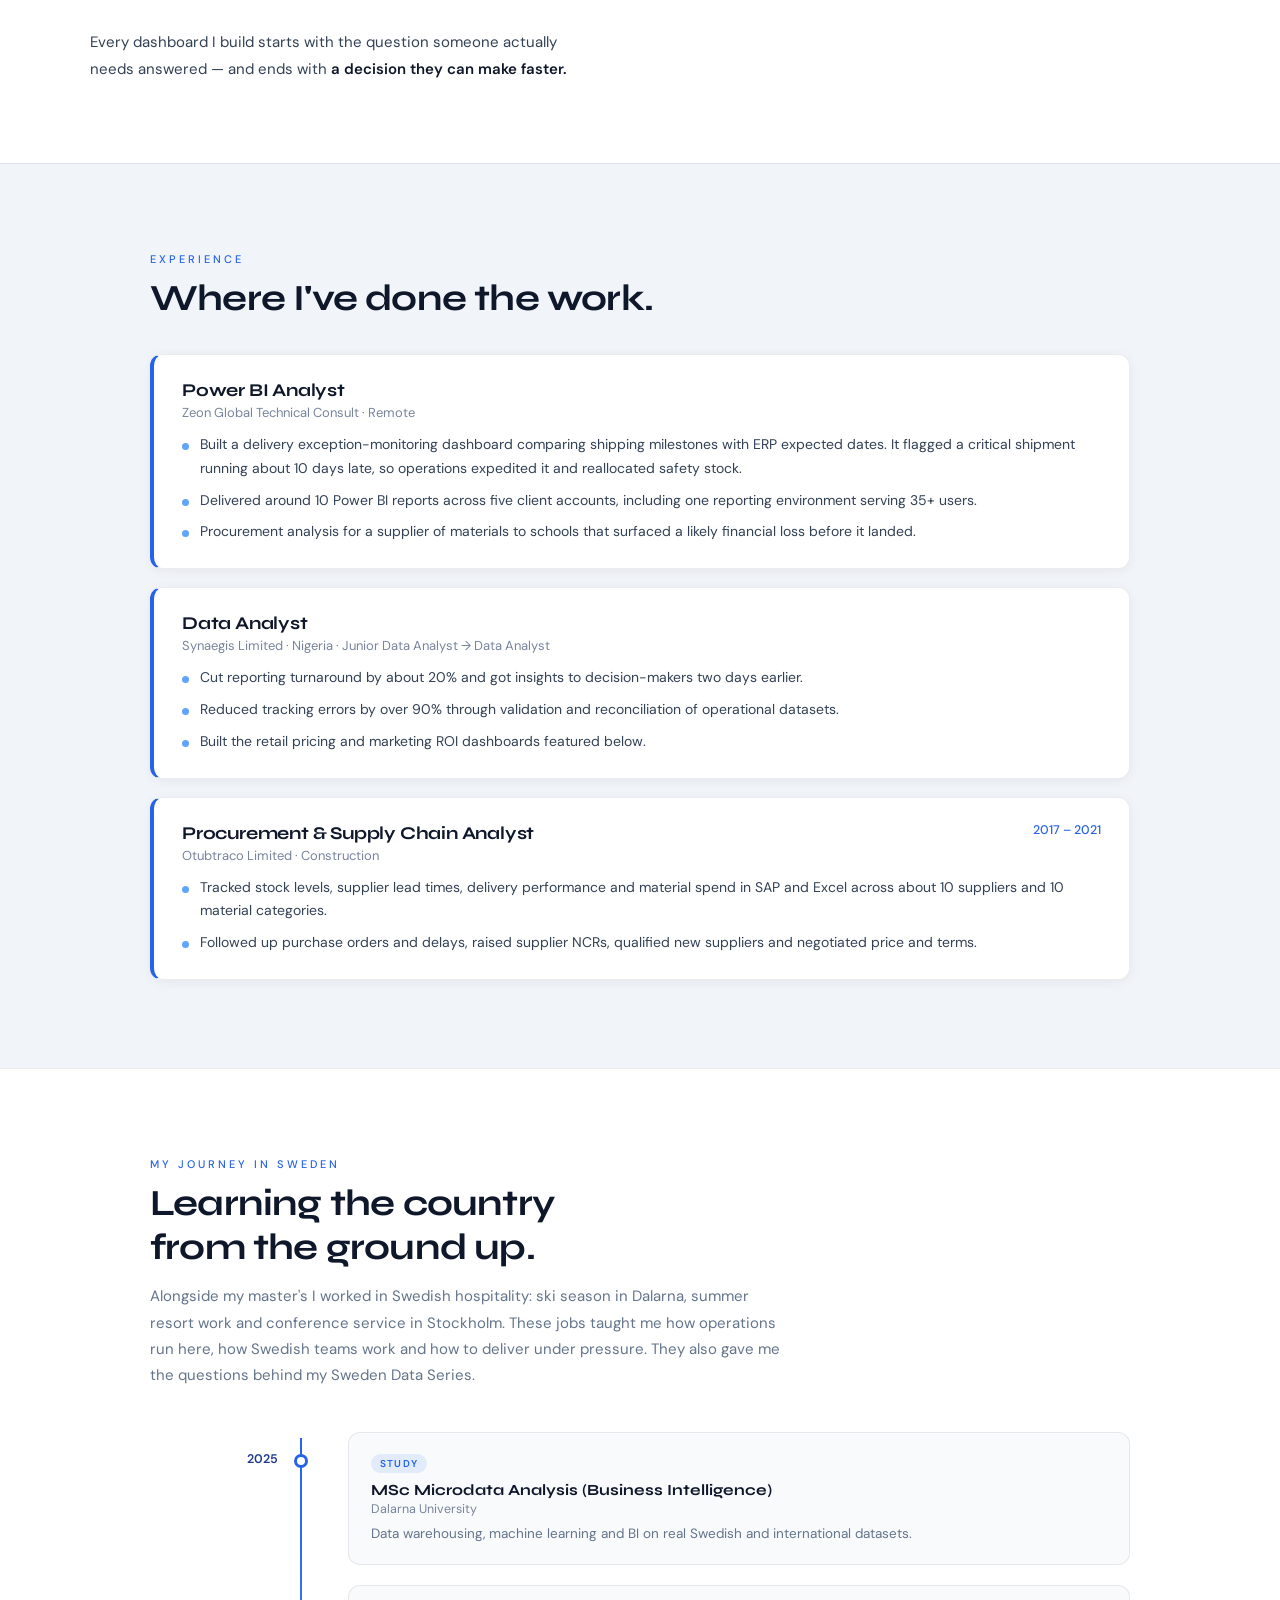
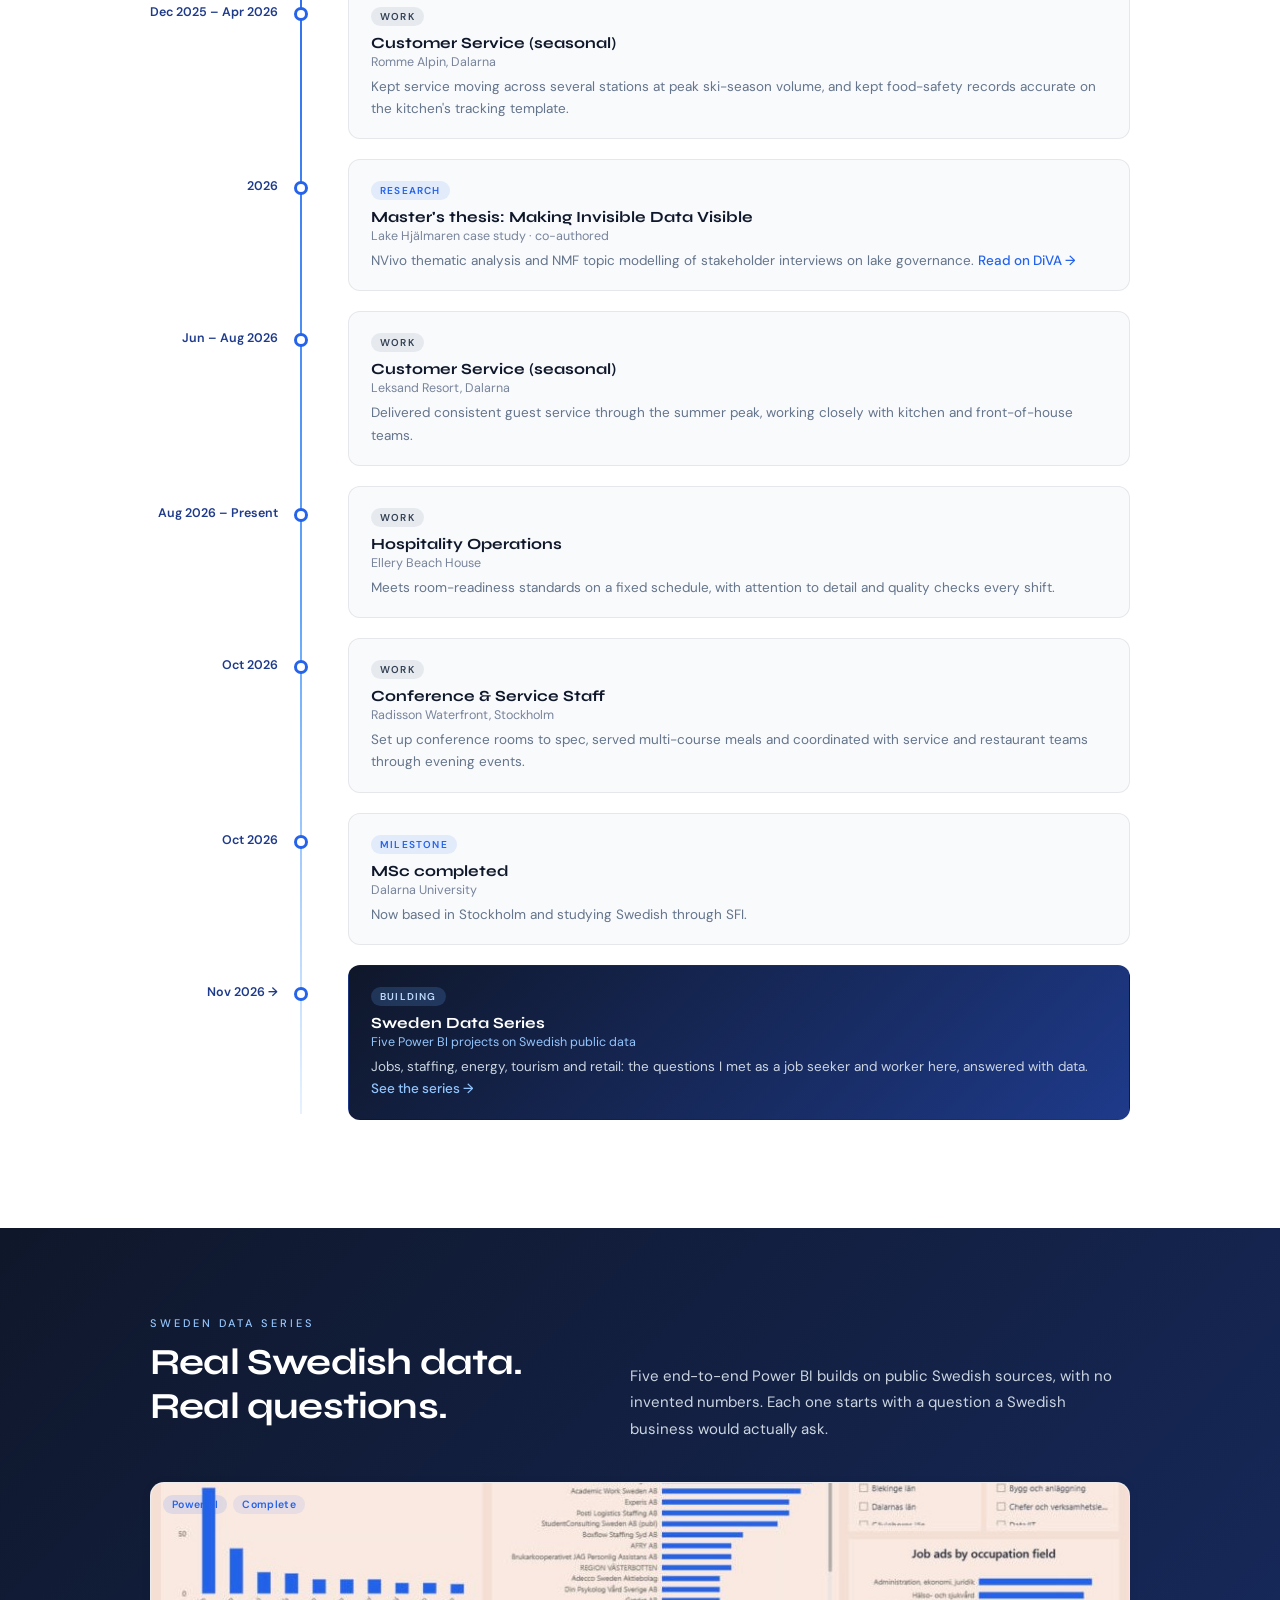
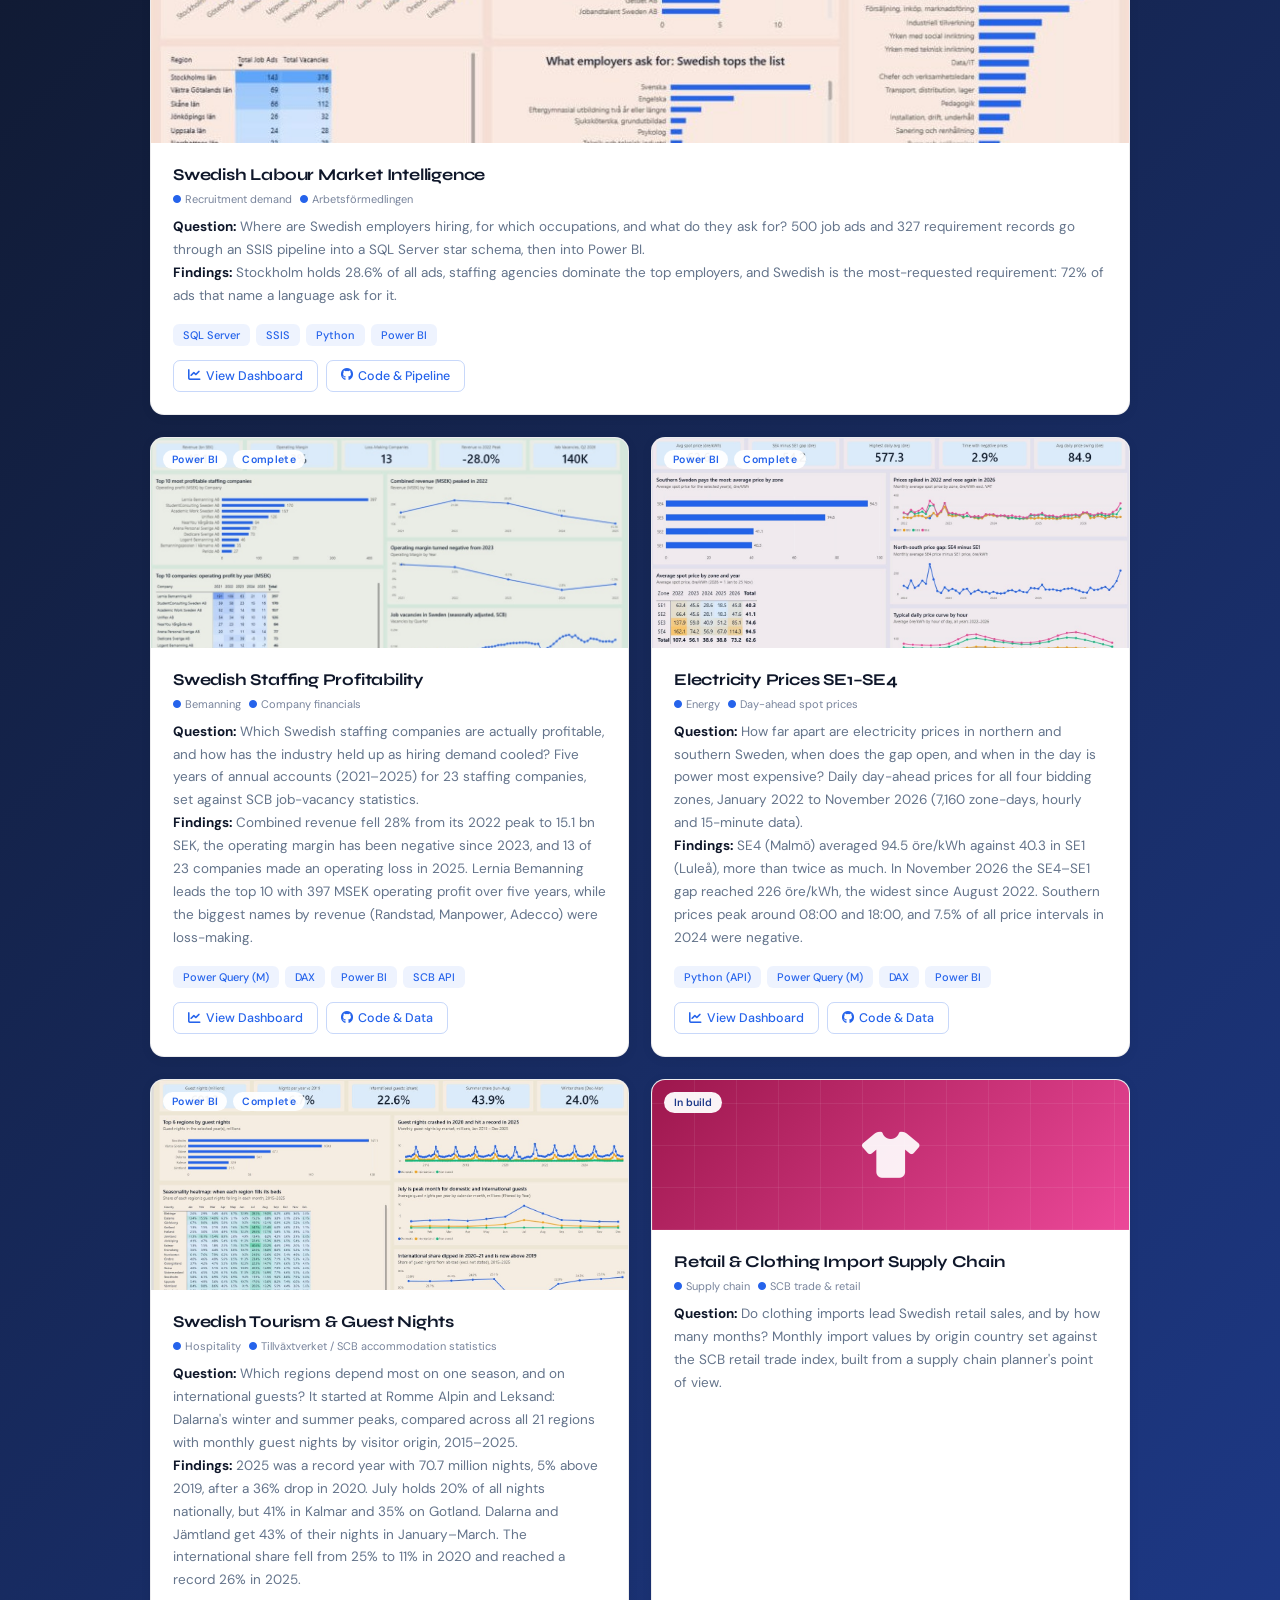
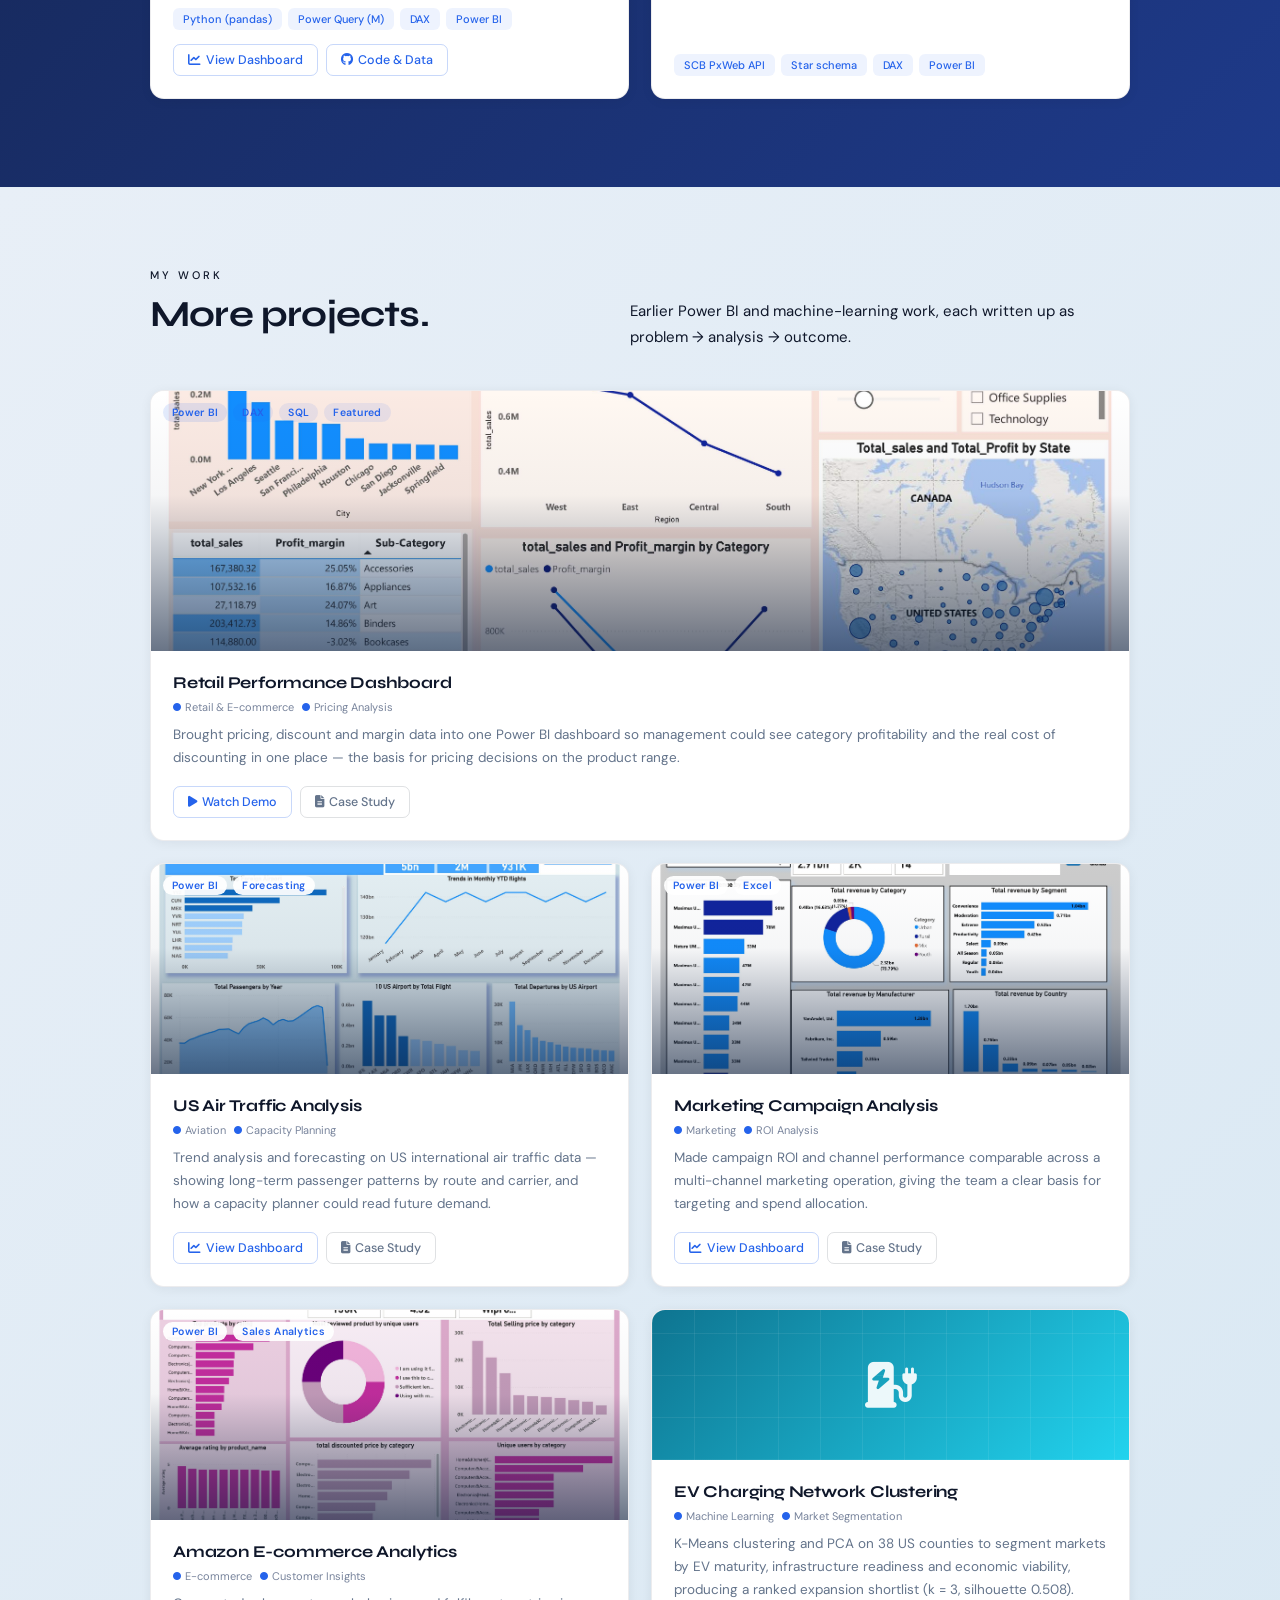
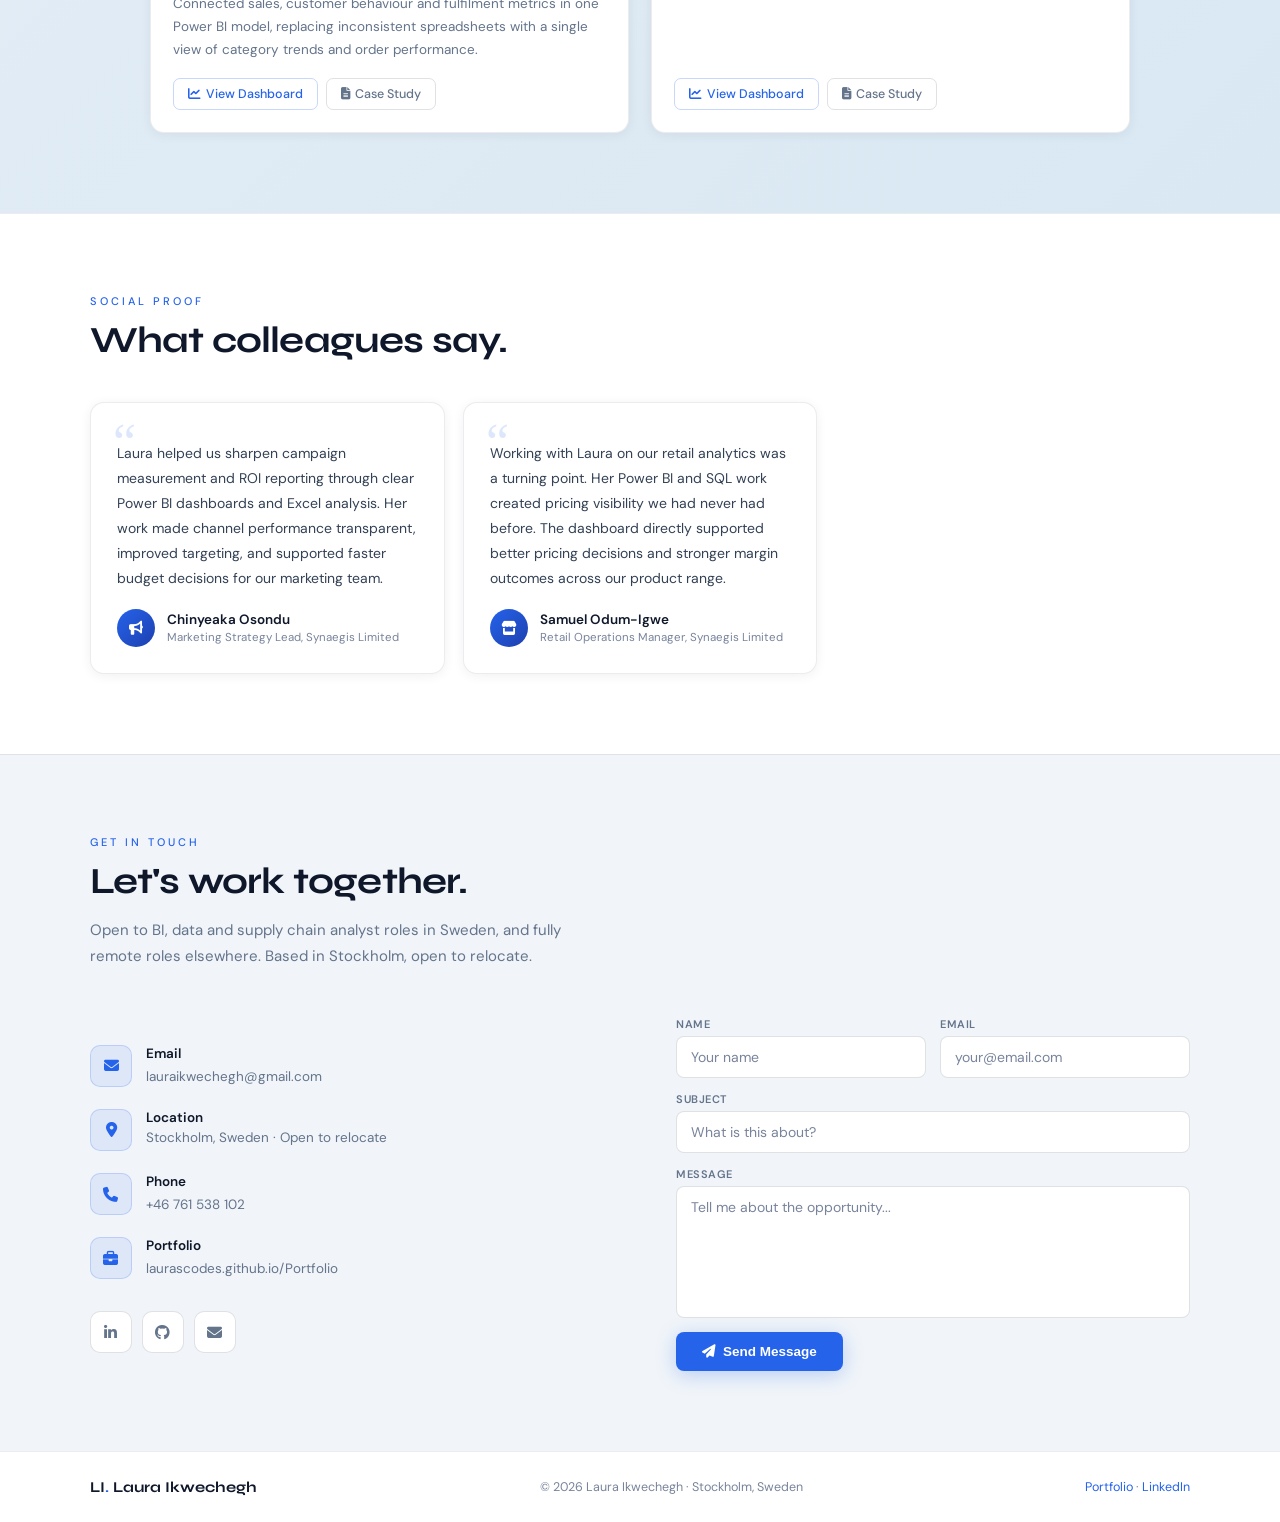
==== commit 0e19bb80: "Complete Swedish Tourism & Guest Nights card with dashboard, findings and repo link" ====
--- a/index.html
+++ b/index.html
@@ -455,15 +455,19 @@
       </div>
 
       <div class="project-card series-card reveal">
-        <div class="series-cover sc-tour">
-          <i class="fas fa-mountain-sun"></i>
-          <span class="series-status">In build</span>
+        <div class="project-img-wrap">
+          <img src="assets/img/portfolio/swedish-tourism-guest-nights-dashboard.jpg" alt="Swedish Tourism and Guest Nights Power BI dashboard" loading="lazy">
+          <div class="project-tags-overlay"><span class="ptag">Power BI</span><span class="ptag">Complete</span></div>
         </div>
         <div class="project-body">
           <h3>Swedish Tourism &amp; Guest Nights</h3>
-          <div class="project-meta"><span><i class="fas fa-circle"></i> Hospitality</span><span><i class="fas fa-circle"></i> SCB accommodation statistics</span></div>
-          <p><strong>Question:</strong> Which regions depend most on one season, and on international guests? It started at Romme Alpin and Leksand: Dalarna's winter and summer peaks, compared across all regions.</p>
-          <div class="series-stack"><span>SCB PxWeb API</span><span>Power Query</span><span>DAX</span><span>Power BI</span></div>
+          <div class="project-meta"><span><i class="fas fa-circle"></i> Hospitality</span><span><i class="fas fa-circle"></i> Tillväxtverket / SCB accommodation statistics</span></div>
+          <p><strong>Question:</strong> Which regions depend most on one season, and on international guests? It started at Romme Alpin and Leksand: Dalarna's winter and summer peaks, compared across all 21 regions with monthly guest nights by visitor origin, 2015–2025.<br><strong>Findings:</strong> 2025 was a record year with 70.7 million nights, 5% above 2019, after a 36% drop in 2020. July holds 20% of all nights nationally, but 41% in Kalmar and 35% on Gotland. Dalarna and Jämtland get 43% of their nights in January–March. The international share fell from 25% to 11% in 2020 and reached a record 26% in 2025.</p>
+          <div class="series-stack"><span>Python (pandas)</span><span>Power Query (M)</span><span>DAX</span><span>Power BI</span></div>
+          <div class="project-links" style="margin-top:14px;">
+            <a href="assets/img/portfolio/swedish-tourism-guest-nights-dashboard.jpg" class="p-link" target="_blank" rel="noopener"><i class="fas fa-chart-line"></i> View Dashboard</a>
+            <a href="https://github.com/LaurasCodes/swedish-tourism-guest-nights" class="p-link" target="_blank" rel="noopener"><i class="fab fa-github"></i> Code &amp; Data</a>
+          </div>
         </div>
       </div>
 
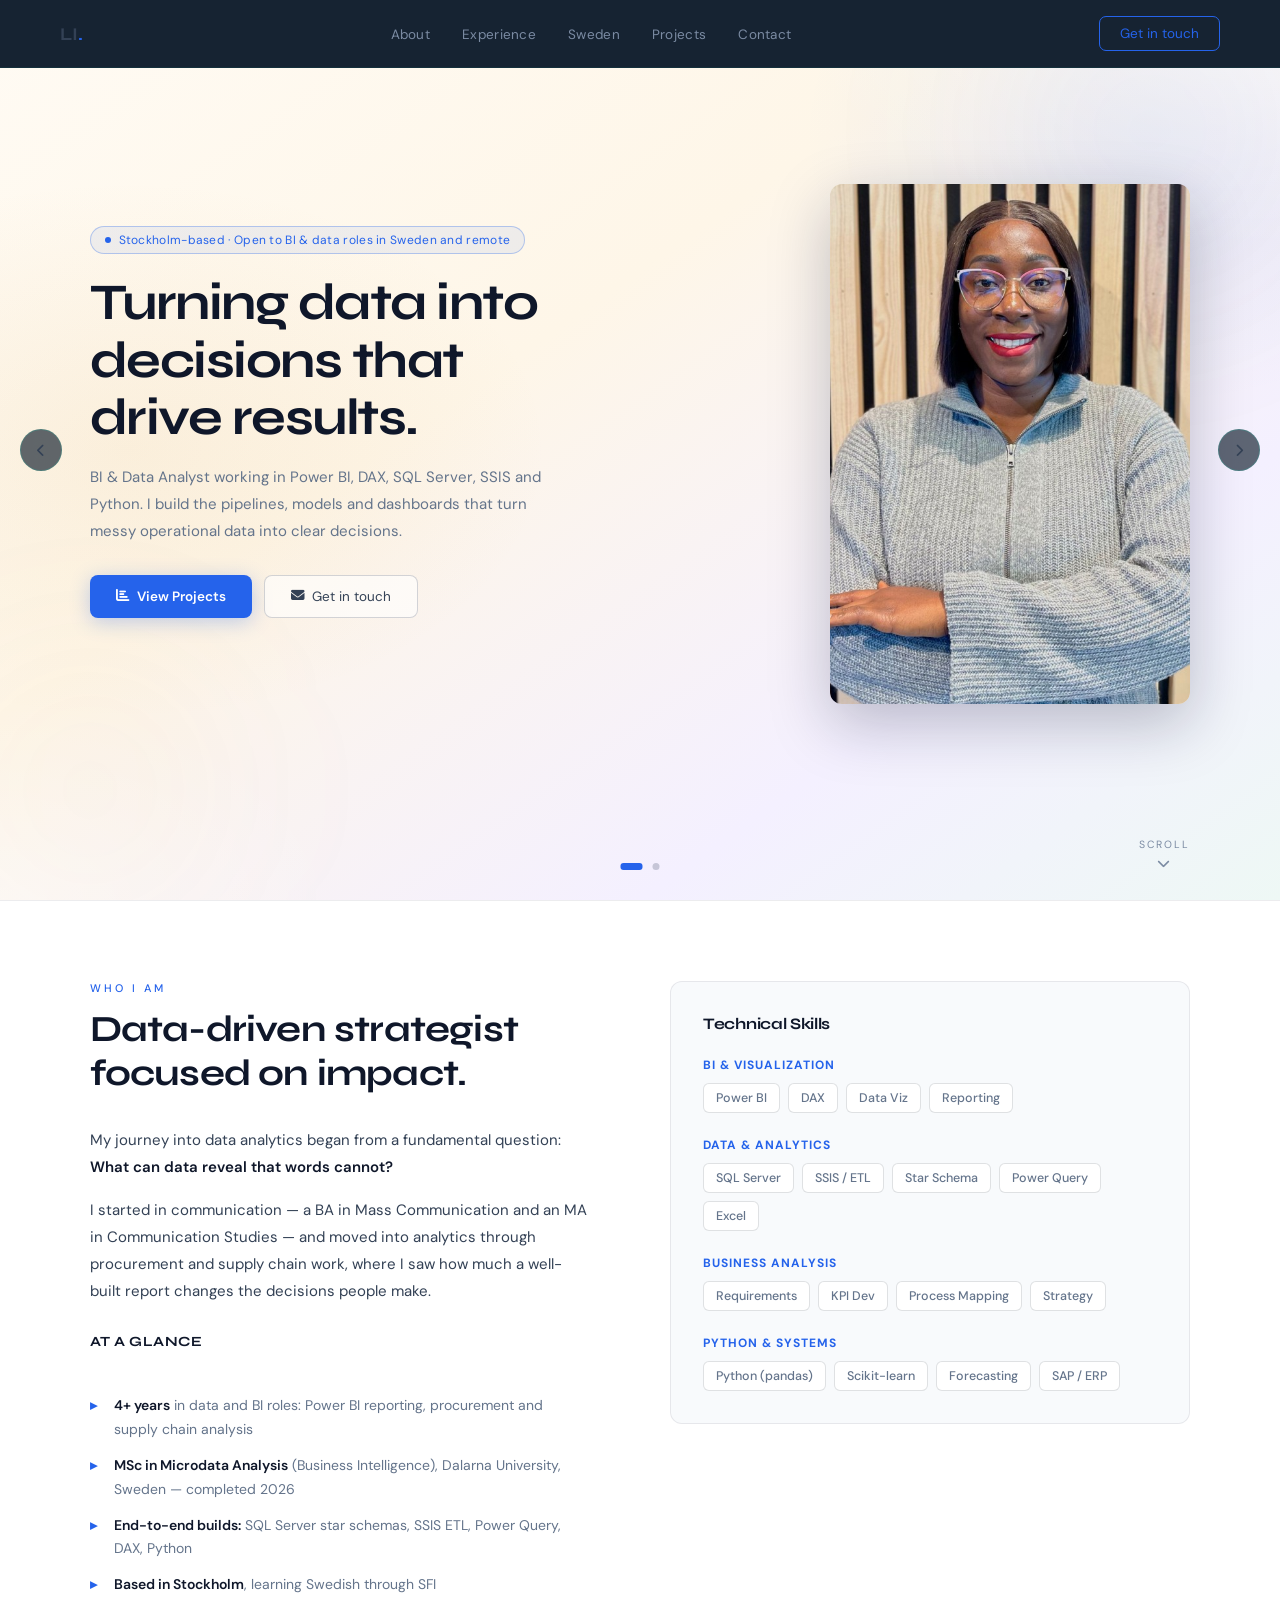
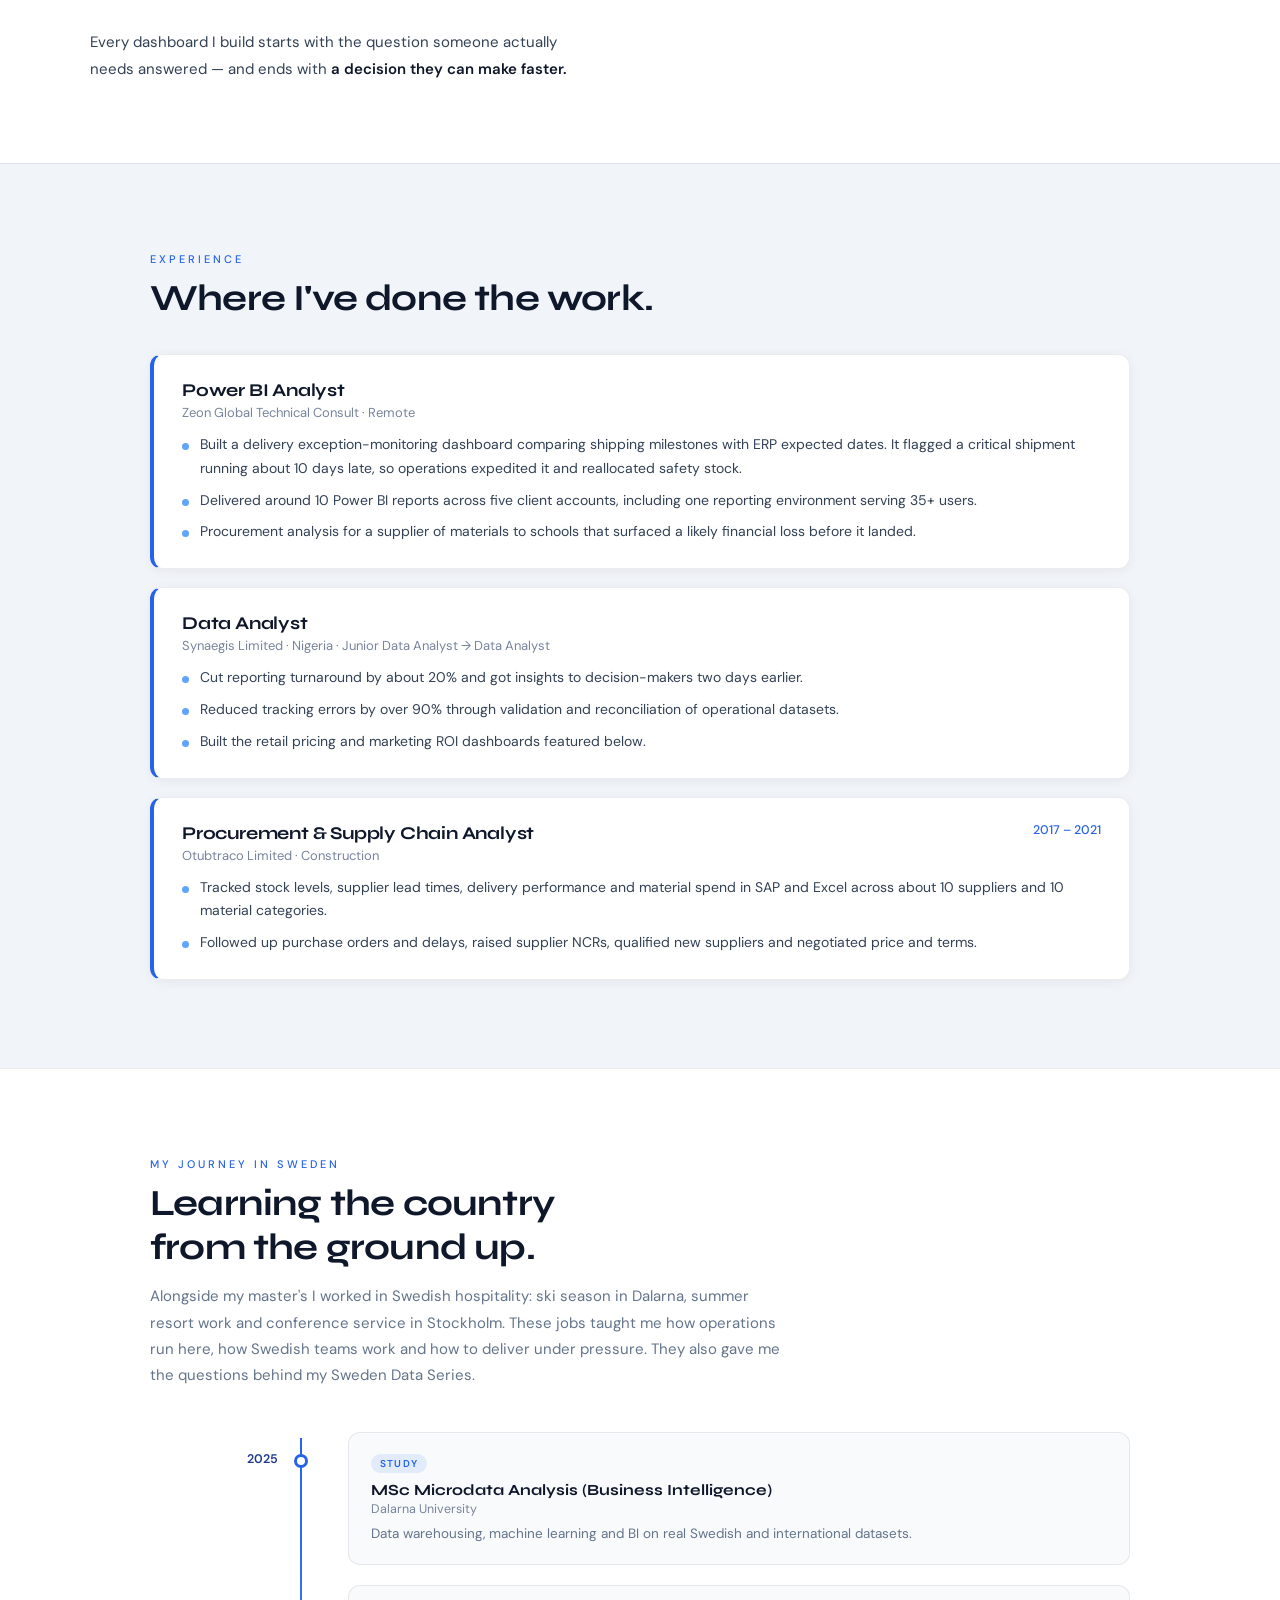
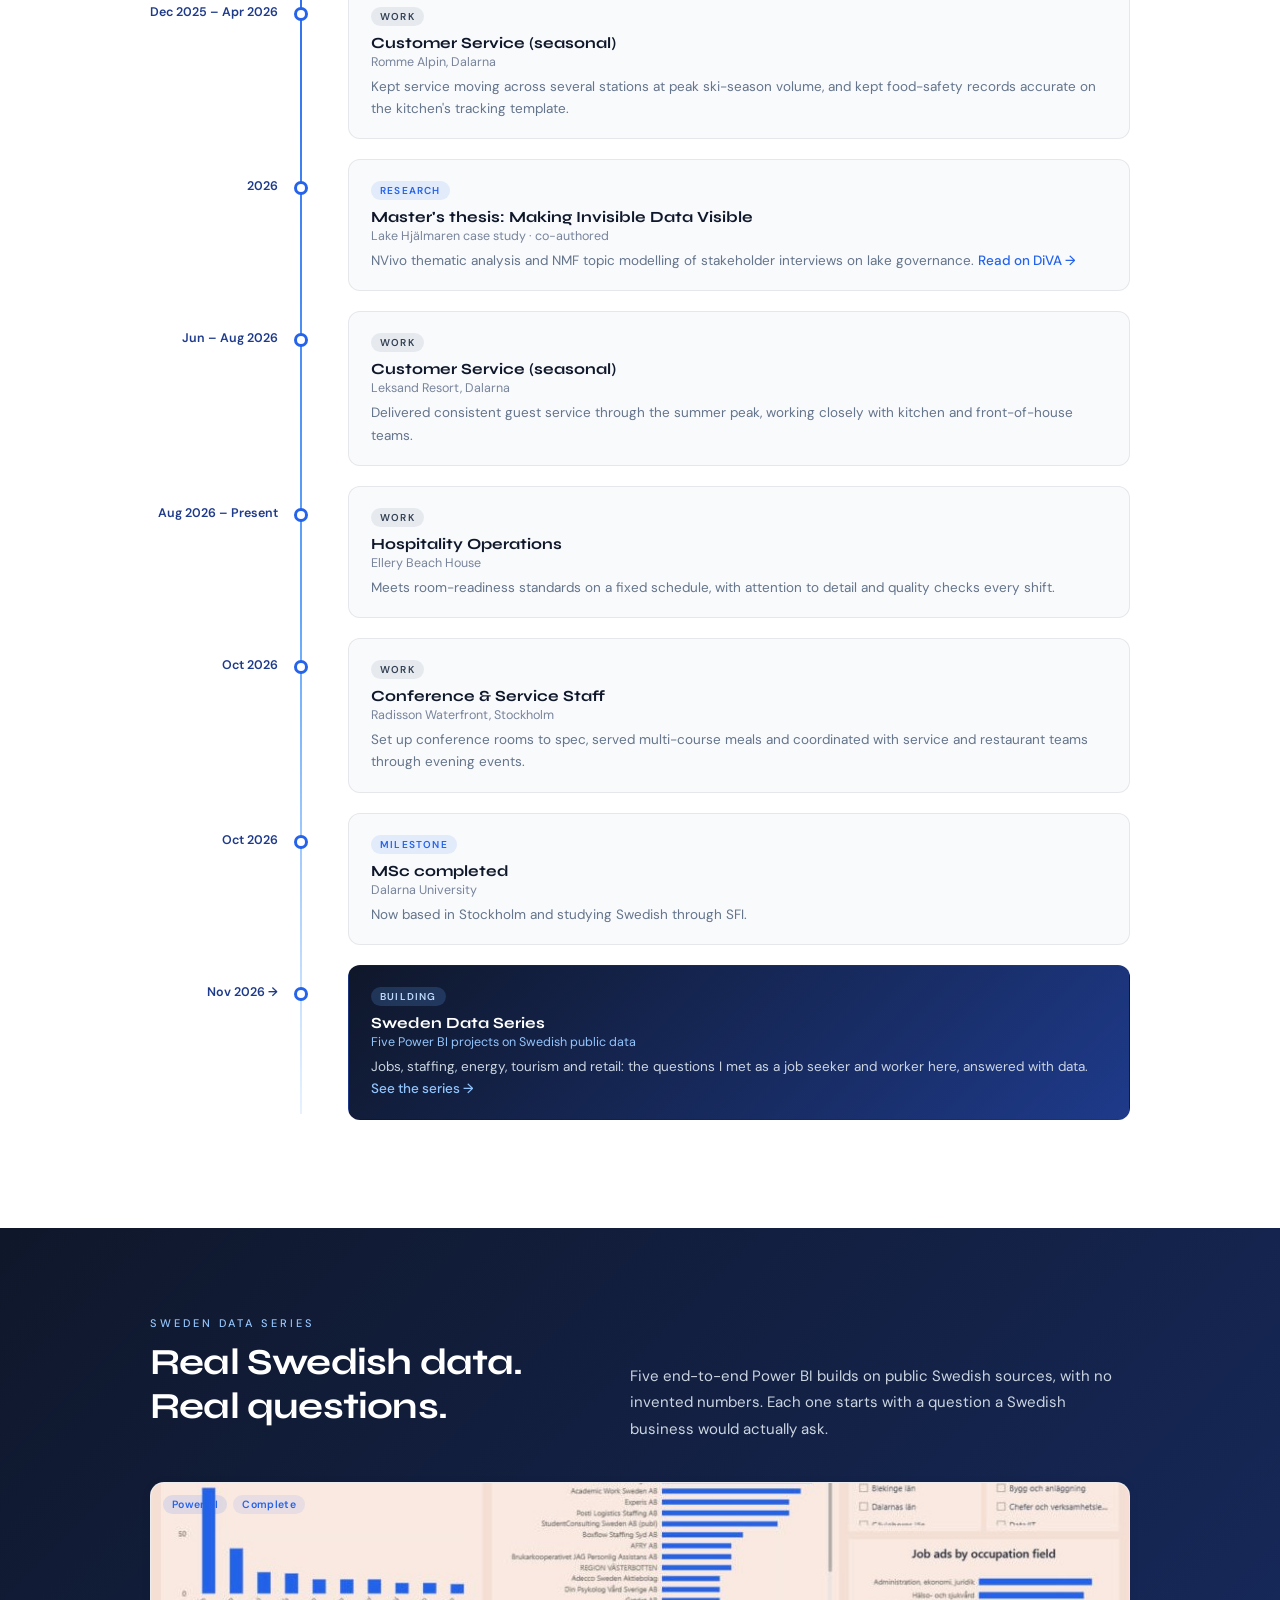
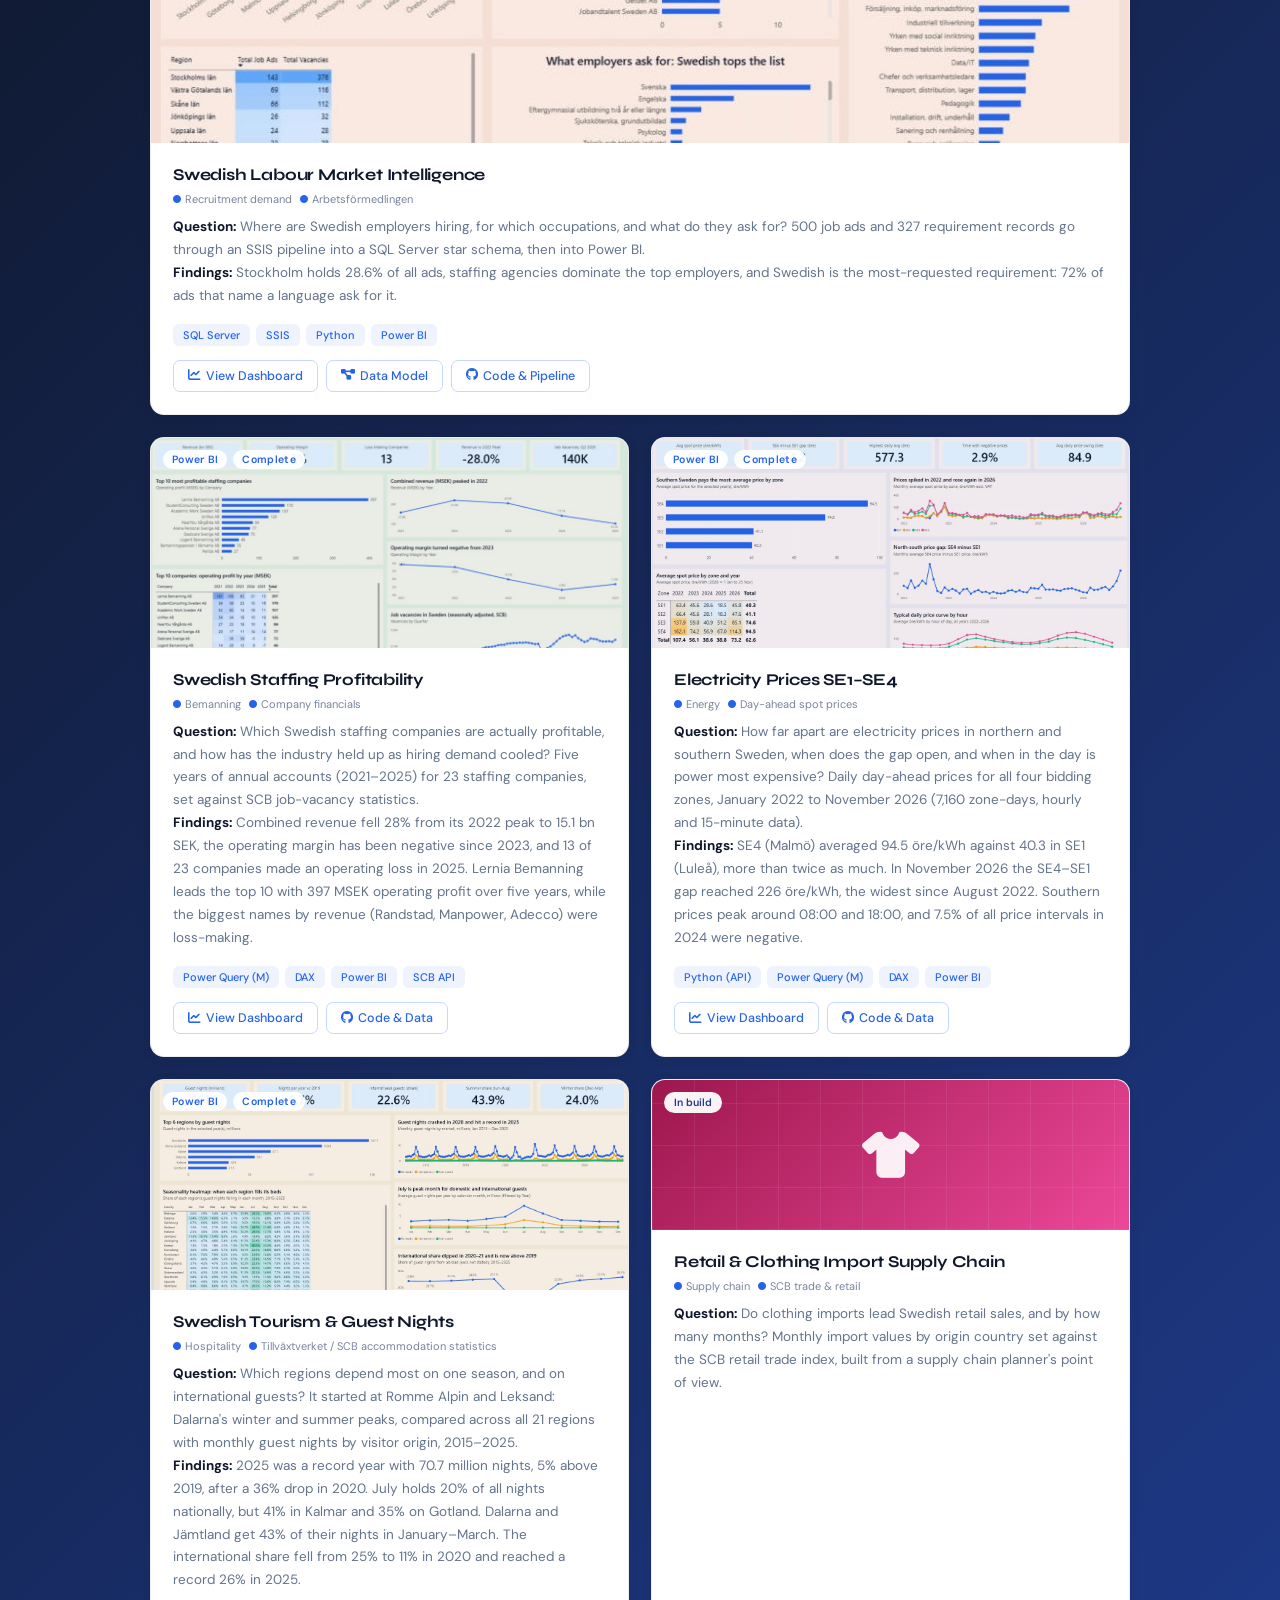
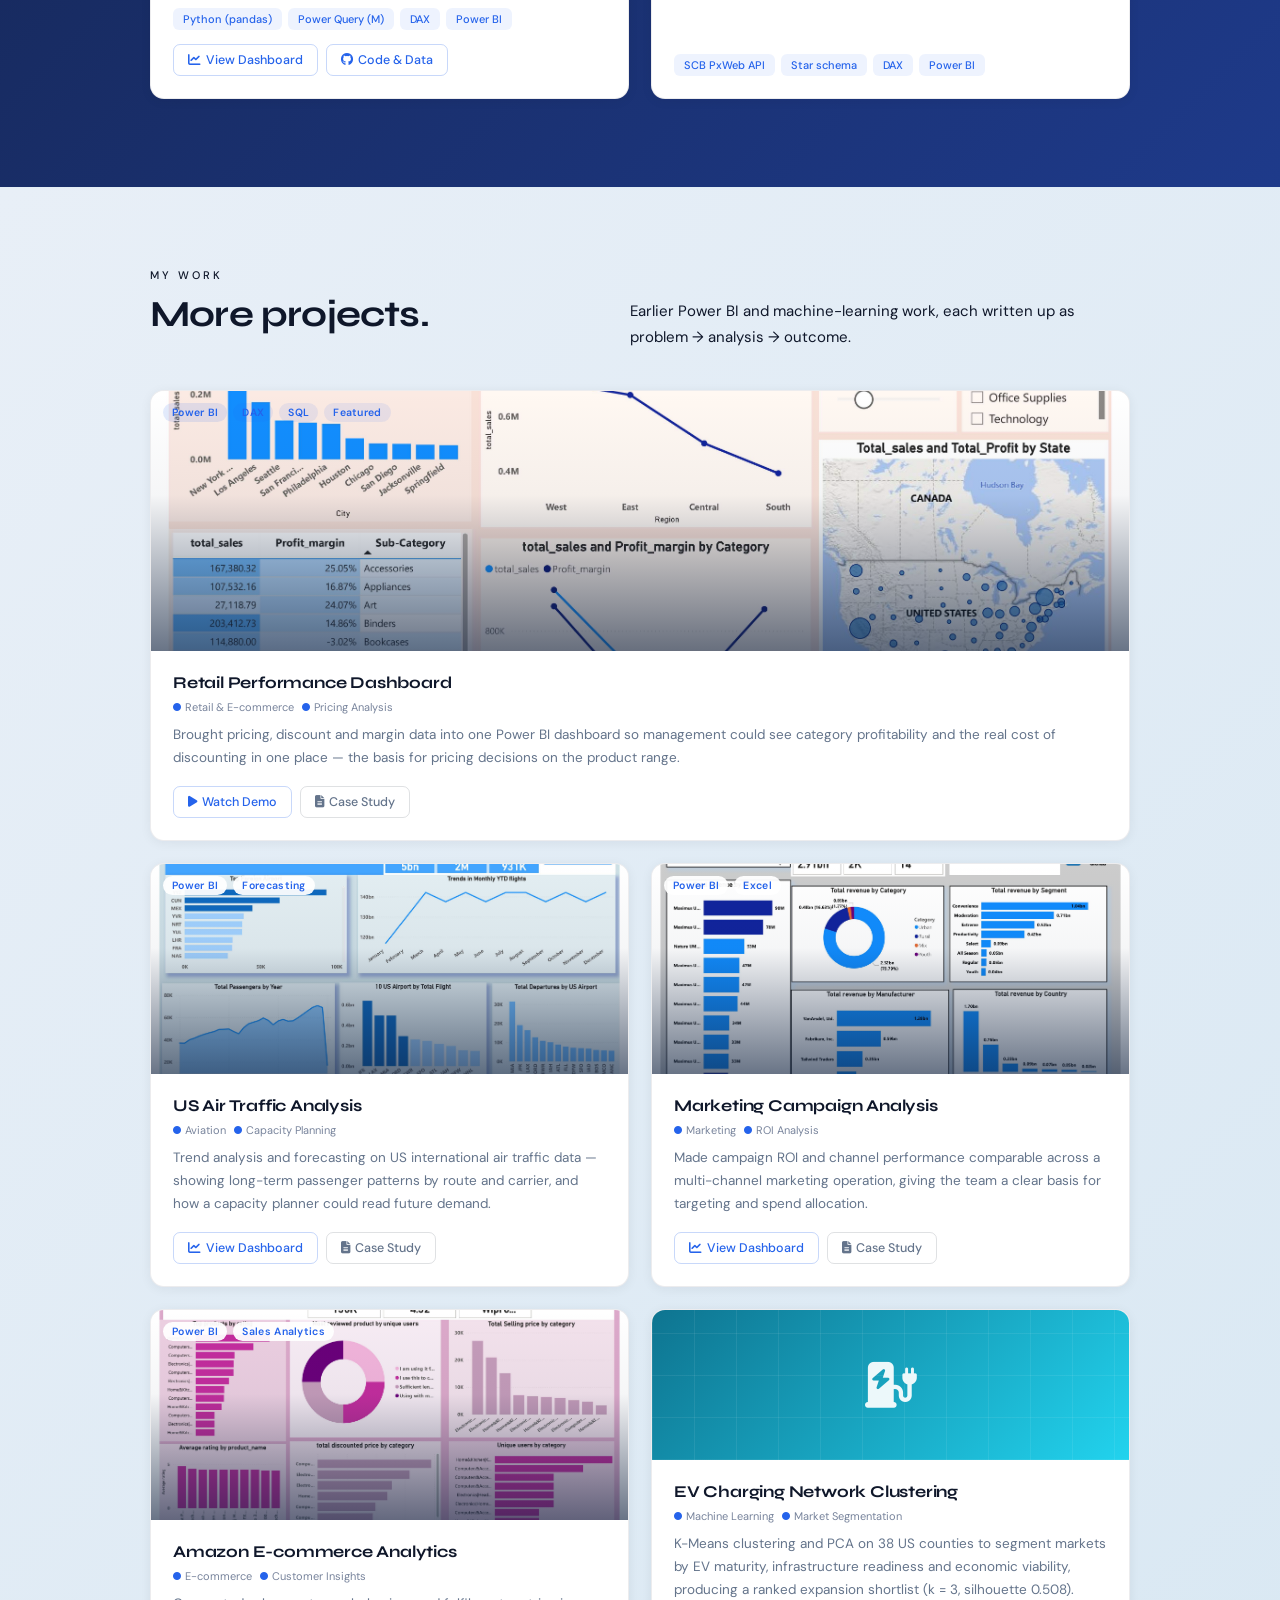
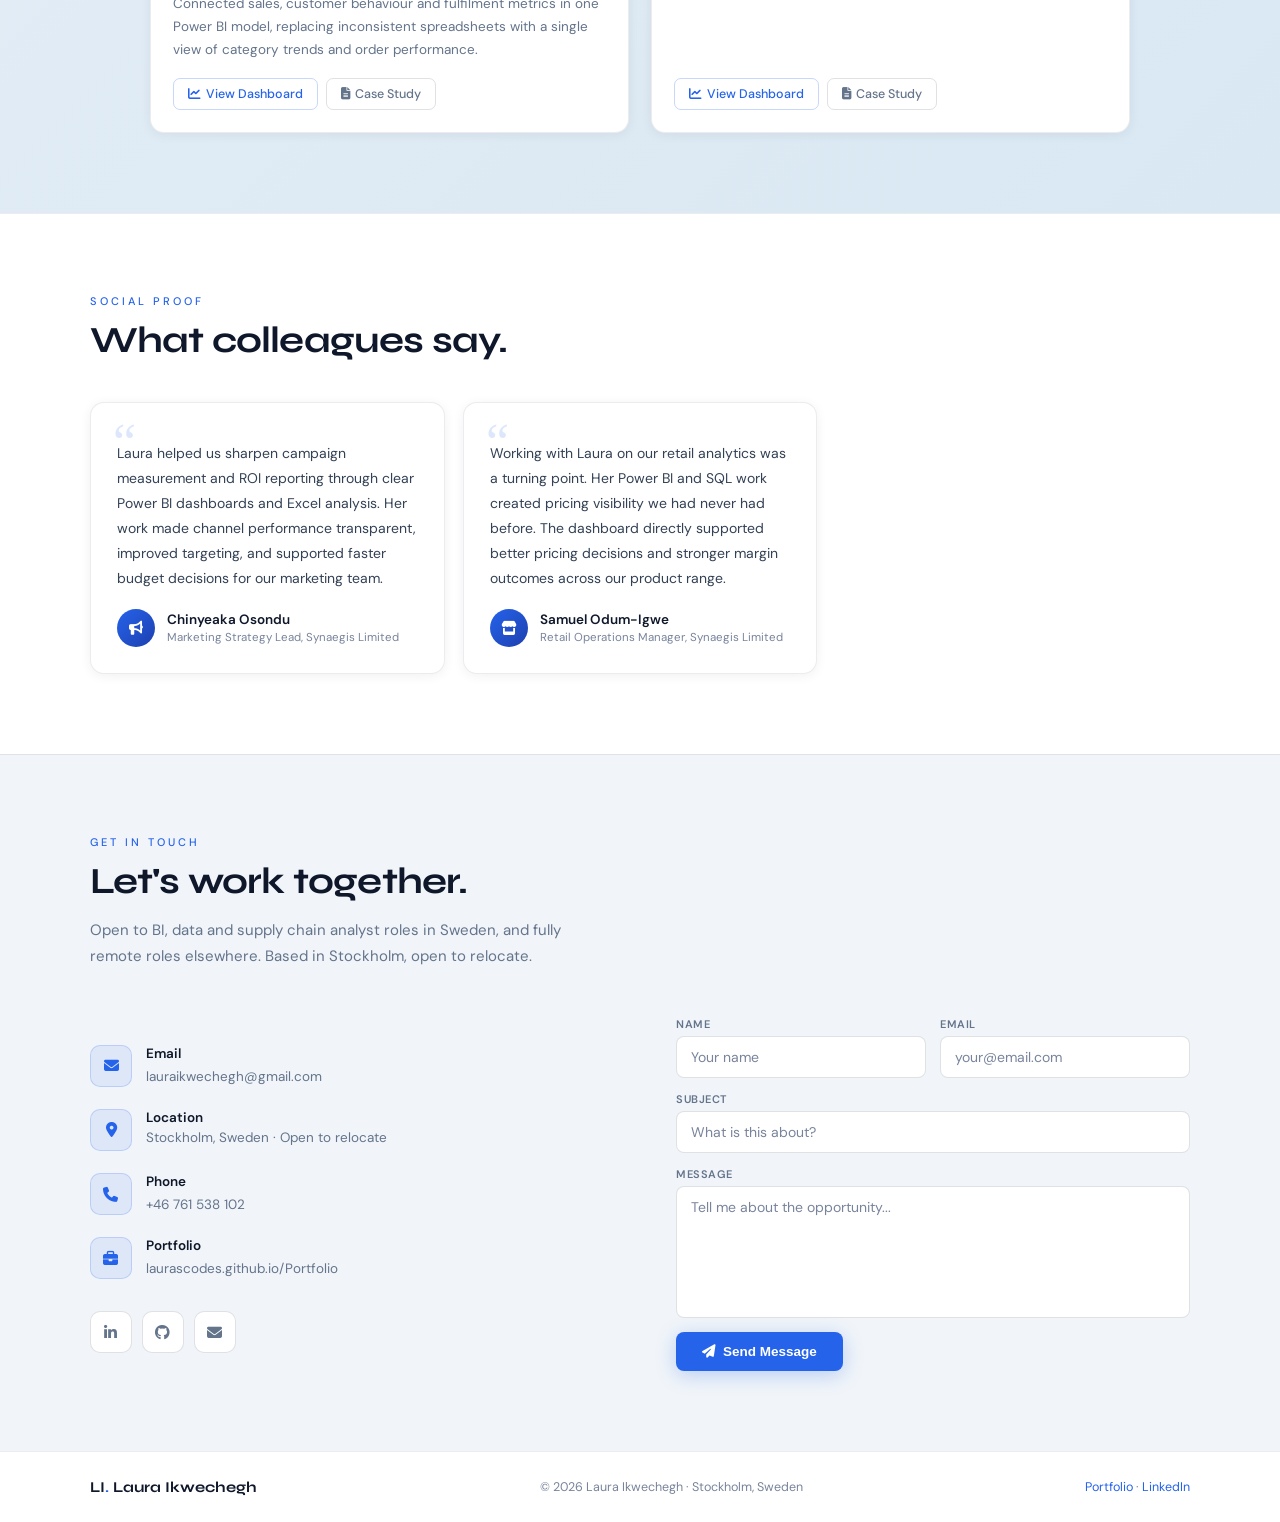
==== commit 269fd147: "Remove CV download, update quote, add data model link" ====
--- a/index.html
+++ b/index.html
@@ -41,7 +41,7 @@
     <li><a href="#projects">Projects</a></li>
     <li><a href="#contact">Contact</a></li>
   </ul>
-  <a href="assets/img/portfolio/Laura_Ikwecheghs_Resume.pdf" class="nav-cta" target="_blank">Download CV</a>
+  <a href="#contact" class="nav-cta">Get in touch</a>
   <div class="hamburger" onclick="openMobileNav()">
     <span></span><span></span><span></span>
   </div>
@@ -77,8 +77,8 @@
             <a href="#projects" class="btn-primary">
               <i class="fas fa-chart-bar"></i> View Projects
             </a>
-            <a href="assets/img/portfolio/Laura_Ikwecheghs_Resume.pdf" class="btn-outline" target="_blank">
-              <i class="fas fa-download"></i> Download CV
+            <a href="#contact" class="btn-outline">
+              <i class="fas fa-envelope"></i> Get in touch
             </a>
           </div>
         </div>
@@ -149,8 +149,8 @@
 
       <div class="slide-2-quote">
         <span class="s2-quote-mark">"</span>
-        <p class="s2-quote-text">Data is the new oil — but only when refined into insight.</p>
-        <div class="s2-quote-author">BI Philosophy</div>
+        <p class="s2-quote-text">Every dashboard starts with one question: what does the person using it need to decide?</p>
+        <div class="s2-quote-author">How I work</div>
       </div>
 
     </div>
@@ -415,6 +415,7 @@
           <div class="series-stack"><span>SQL Server</span><span>SSIS</span><span>Python</span><span>Power BI</span></div>
           <div class="project-links" style="margin-top:14px;">
             <a href="assets/img/portfolio/swedish-labour-market-dashboard.jpg" class="p-link" target="_blank" rel="noopener"><i class="fas fa-chart-line"></i> View Dashboard</a>
+            <a href="assets/img/portfolio/swedish-labour-market-data-model.png" class="p-link" target="_blank" rel="noopener"><i class="fas fa-project-diagram"></i> Data Model</a>
             <a href="https://github.com/LaurasCodes/swedish-labour-market-pipeline" class="p-link" target="_blank" rel="noopener"><i class="fab fa-github"></i> Code &amp; Pipeline</a>
           </div>
         </div>
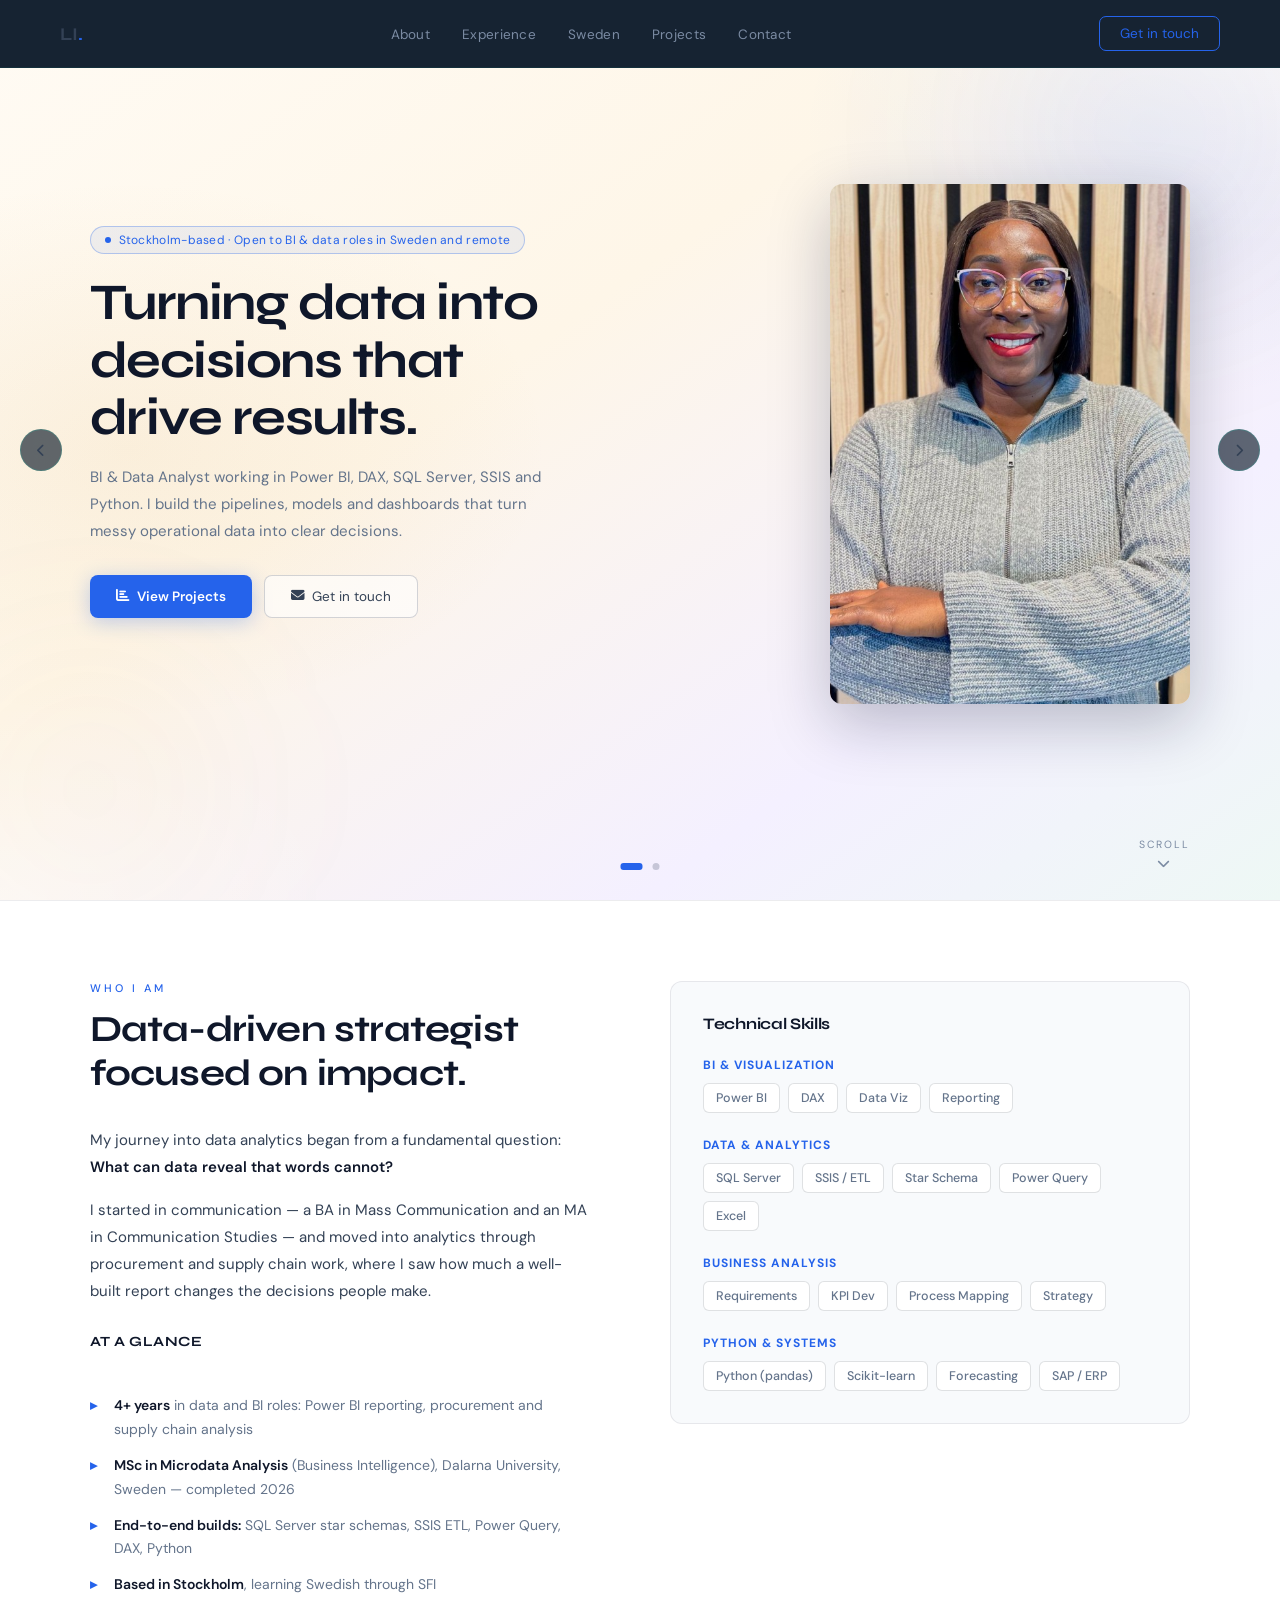
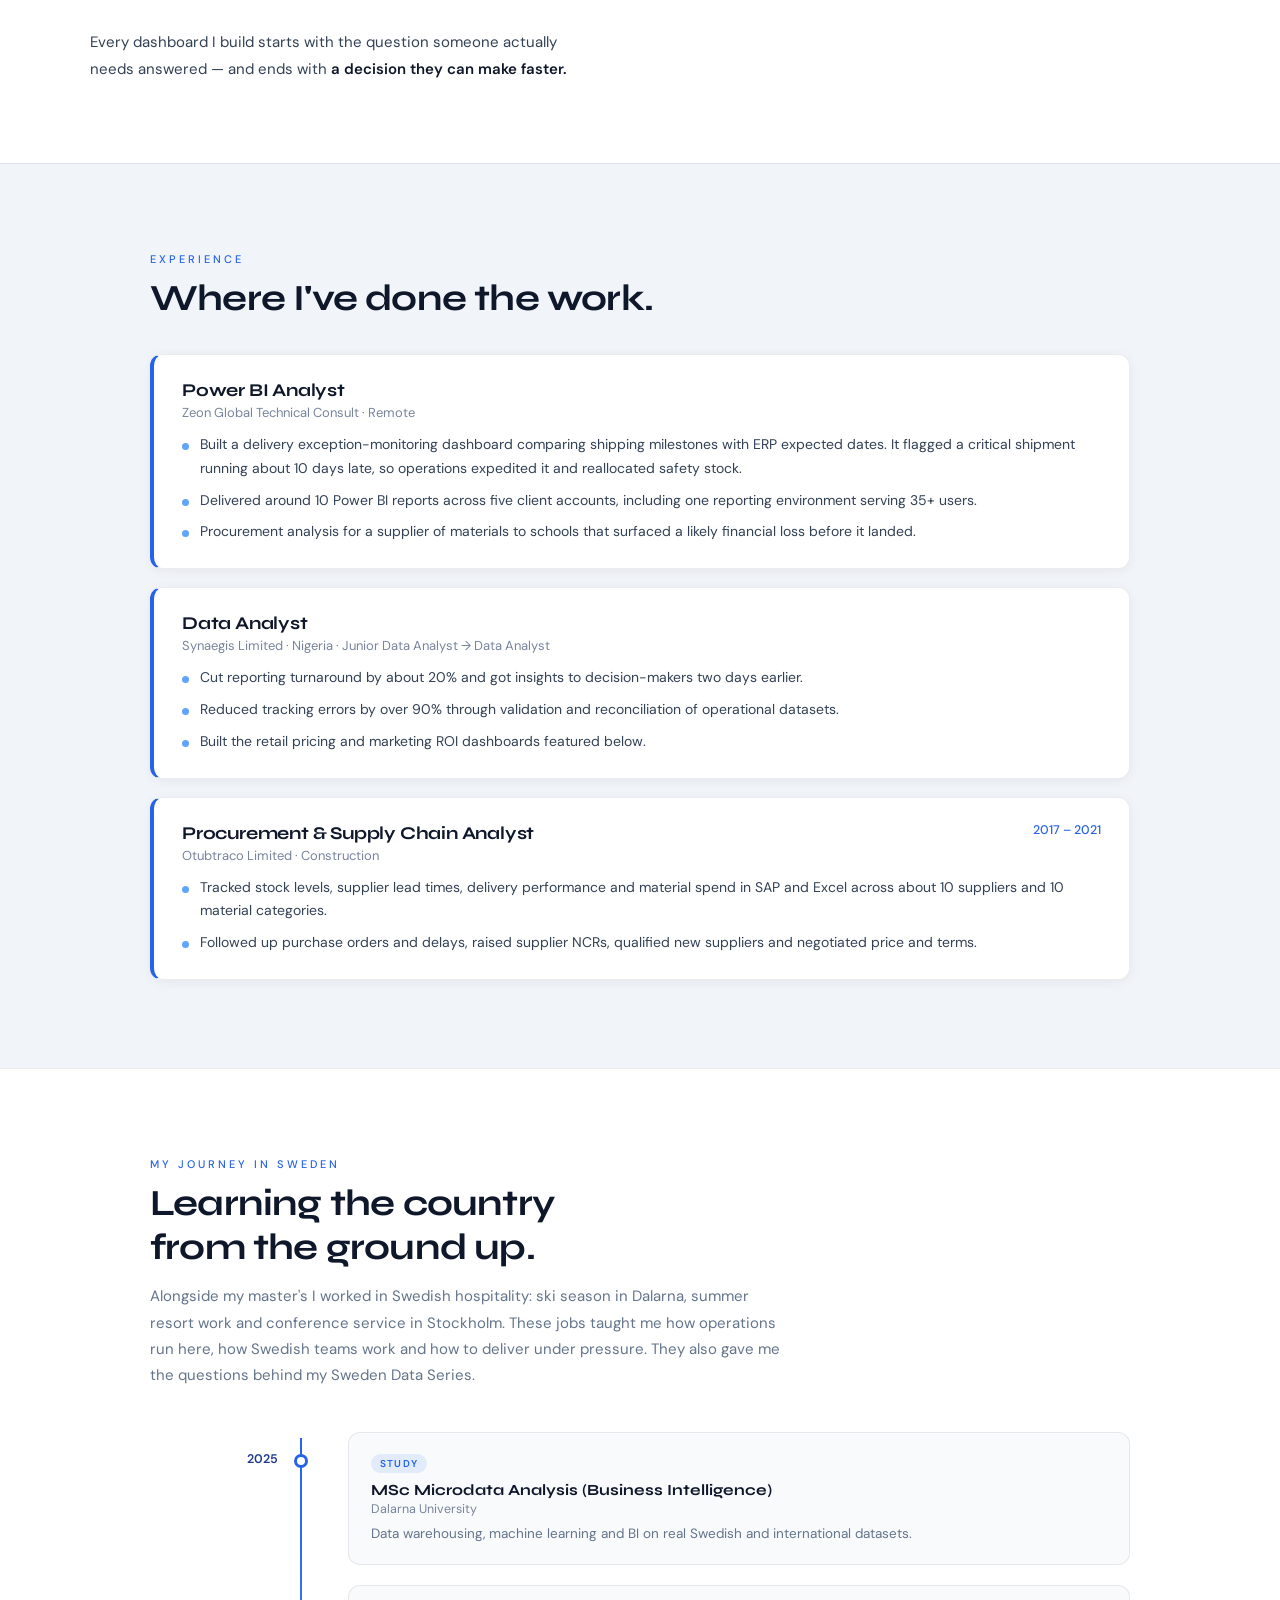
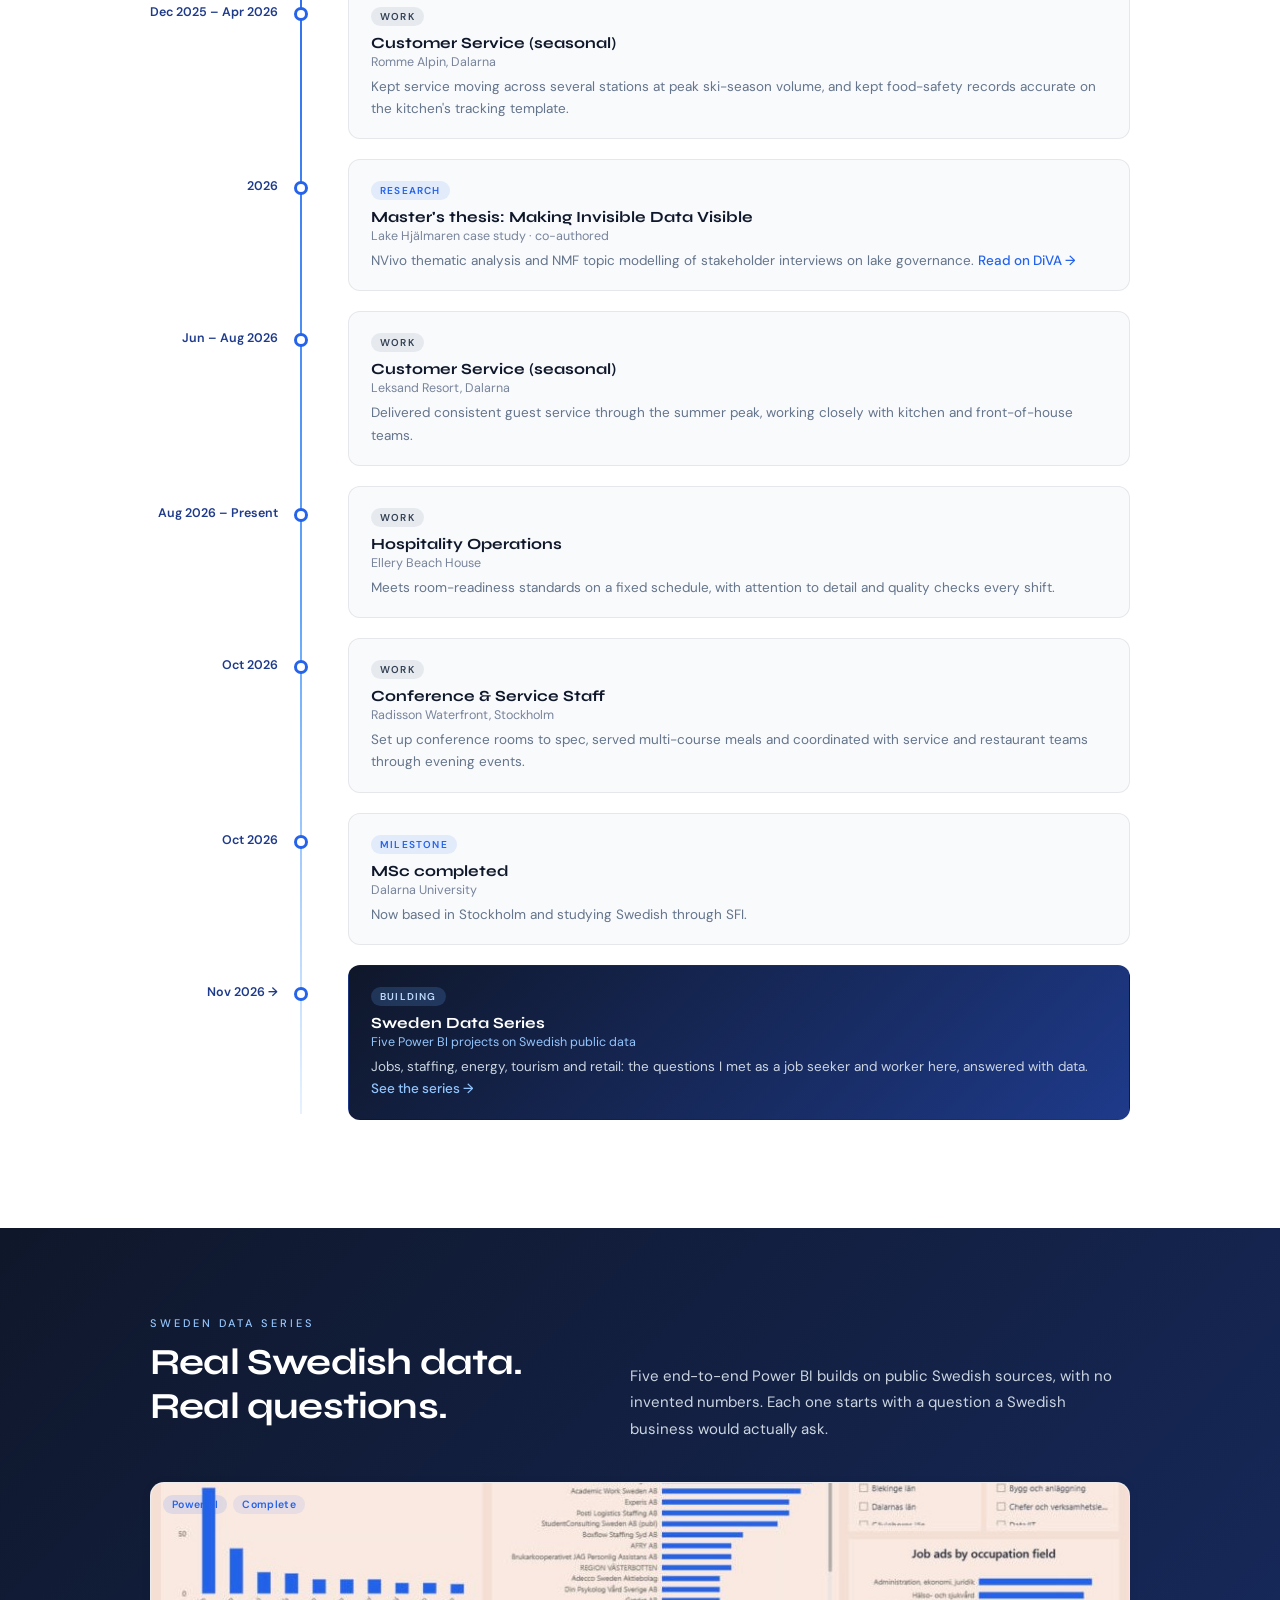
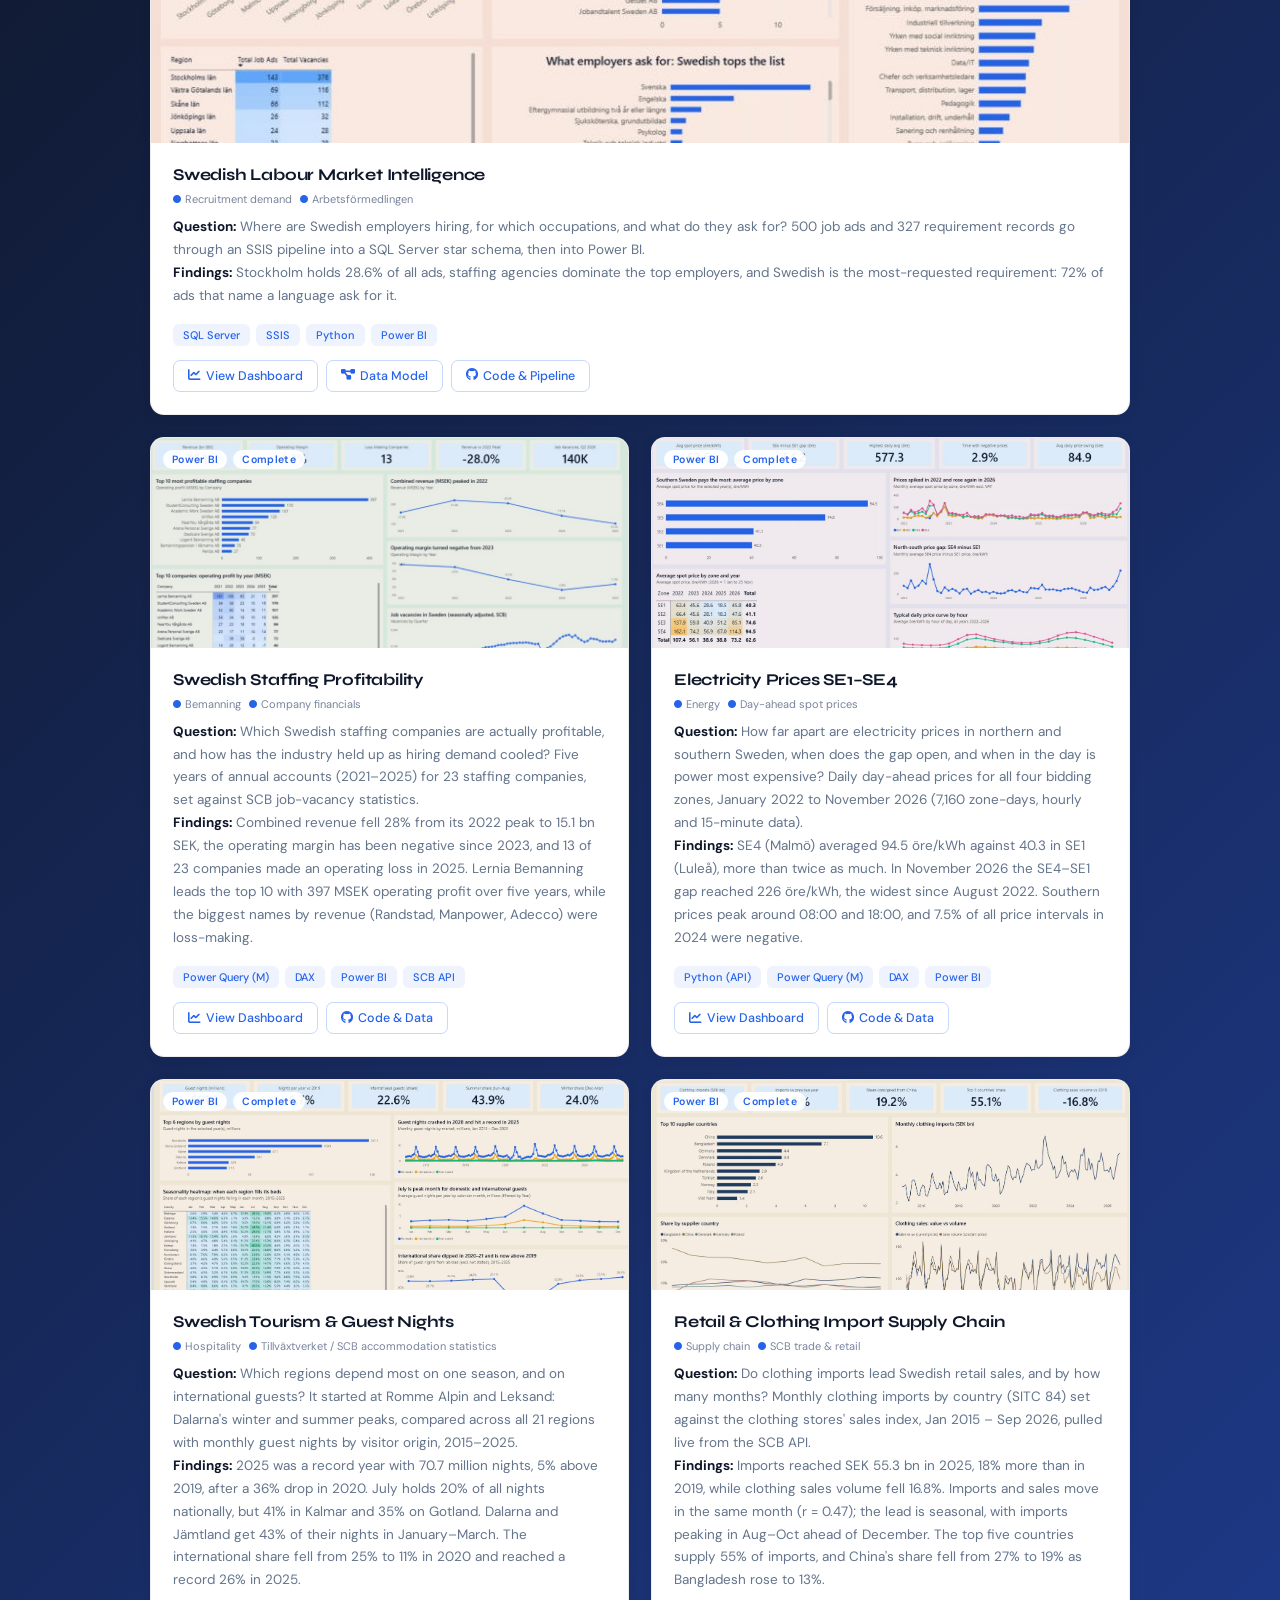
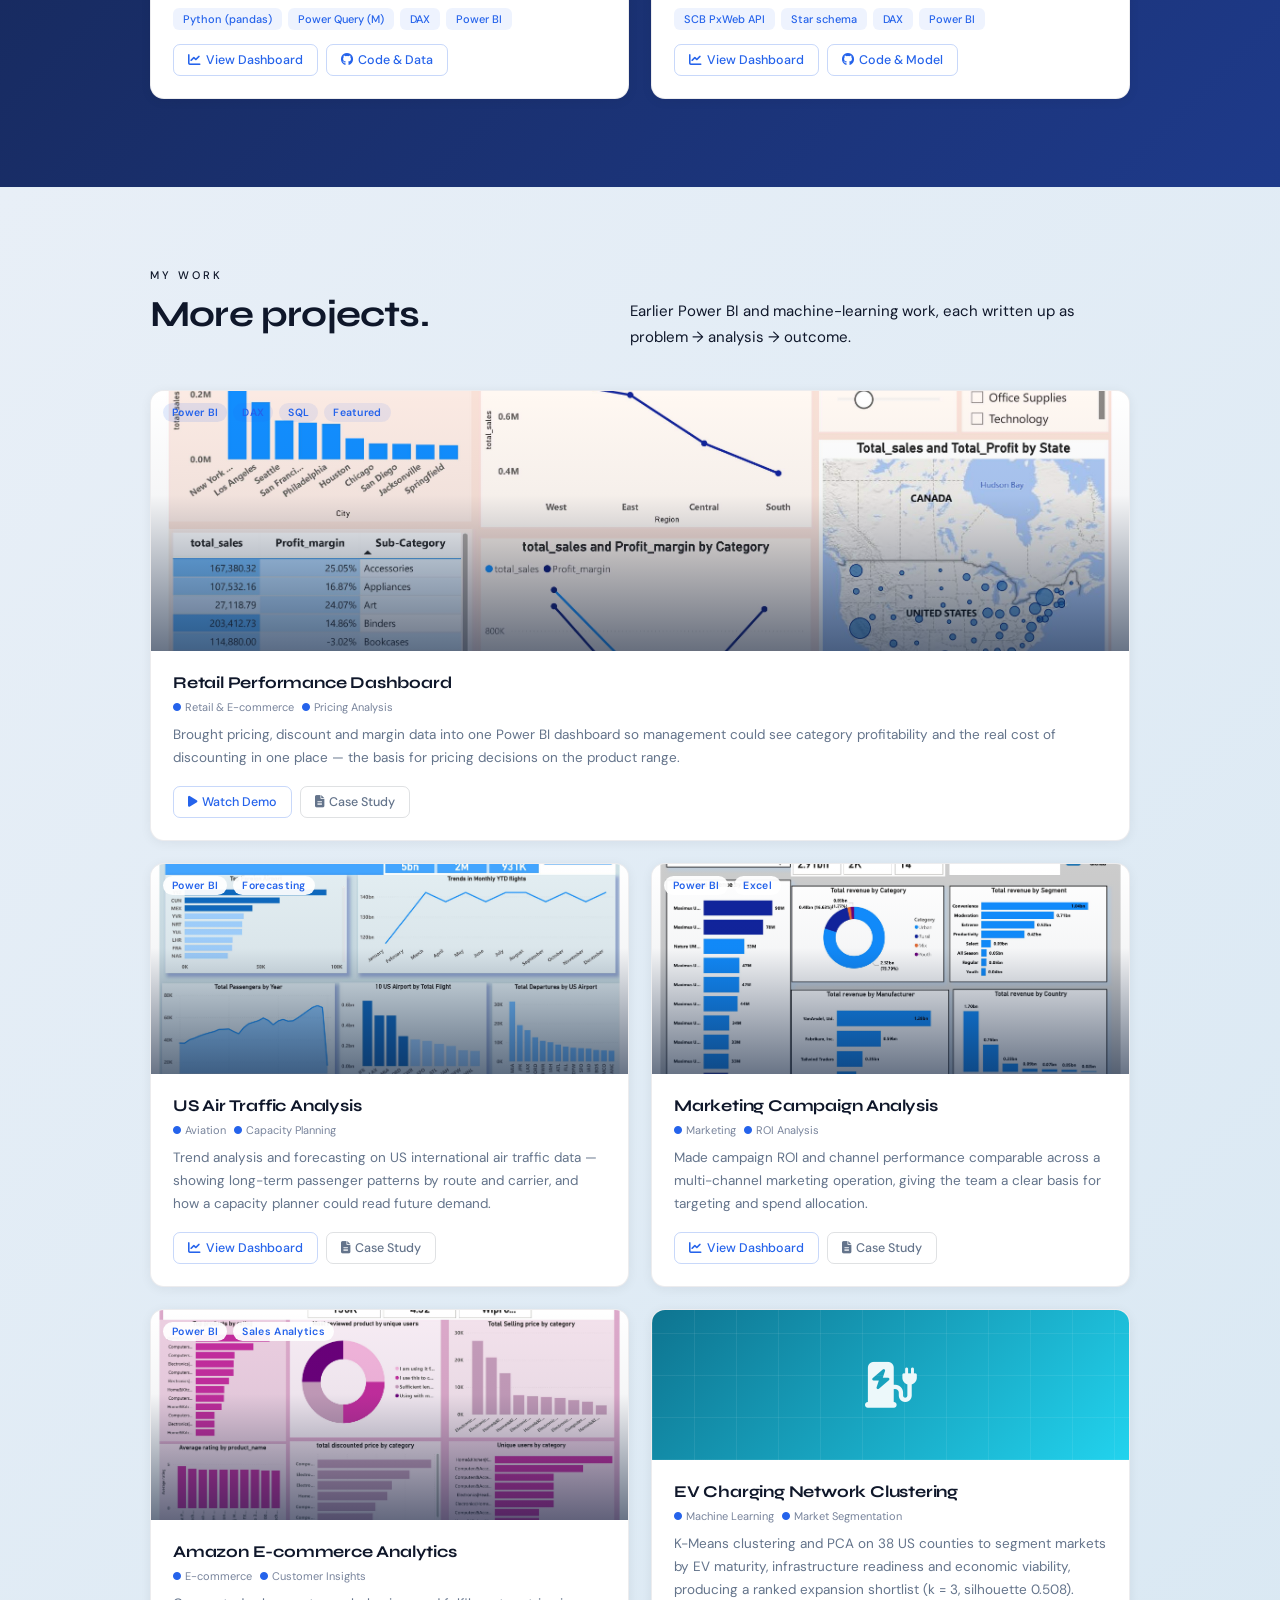
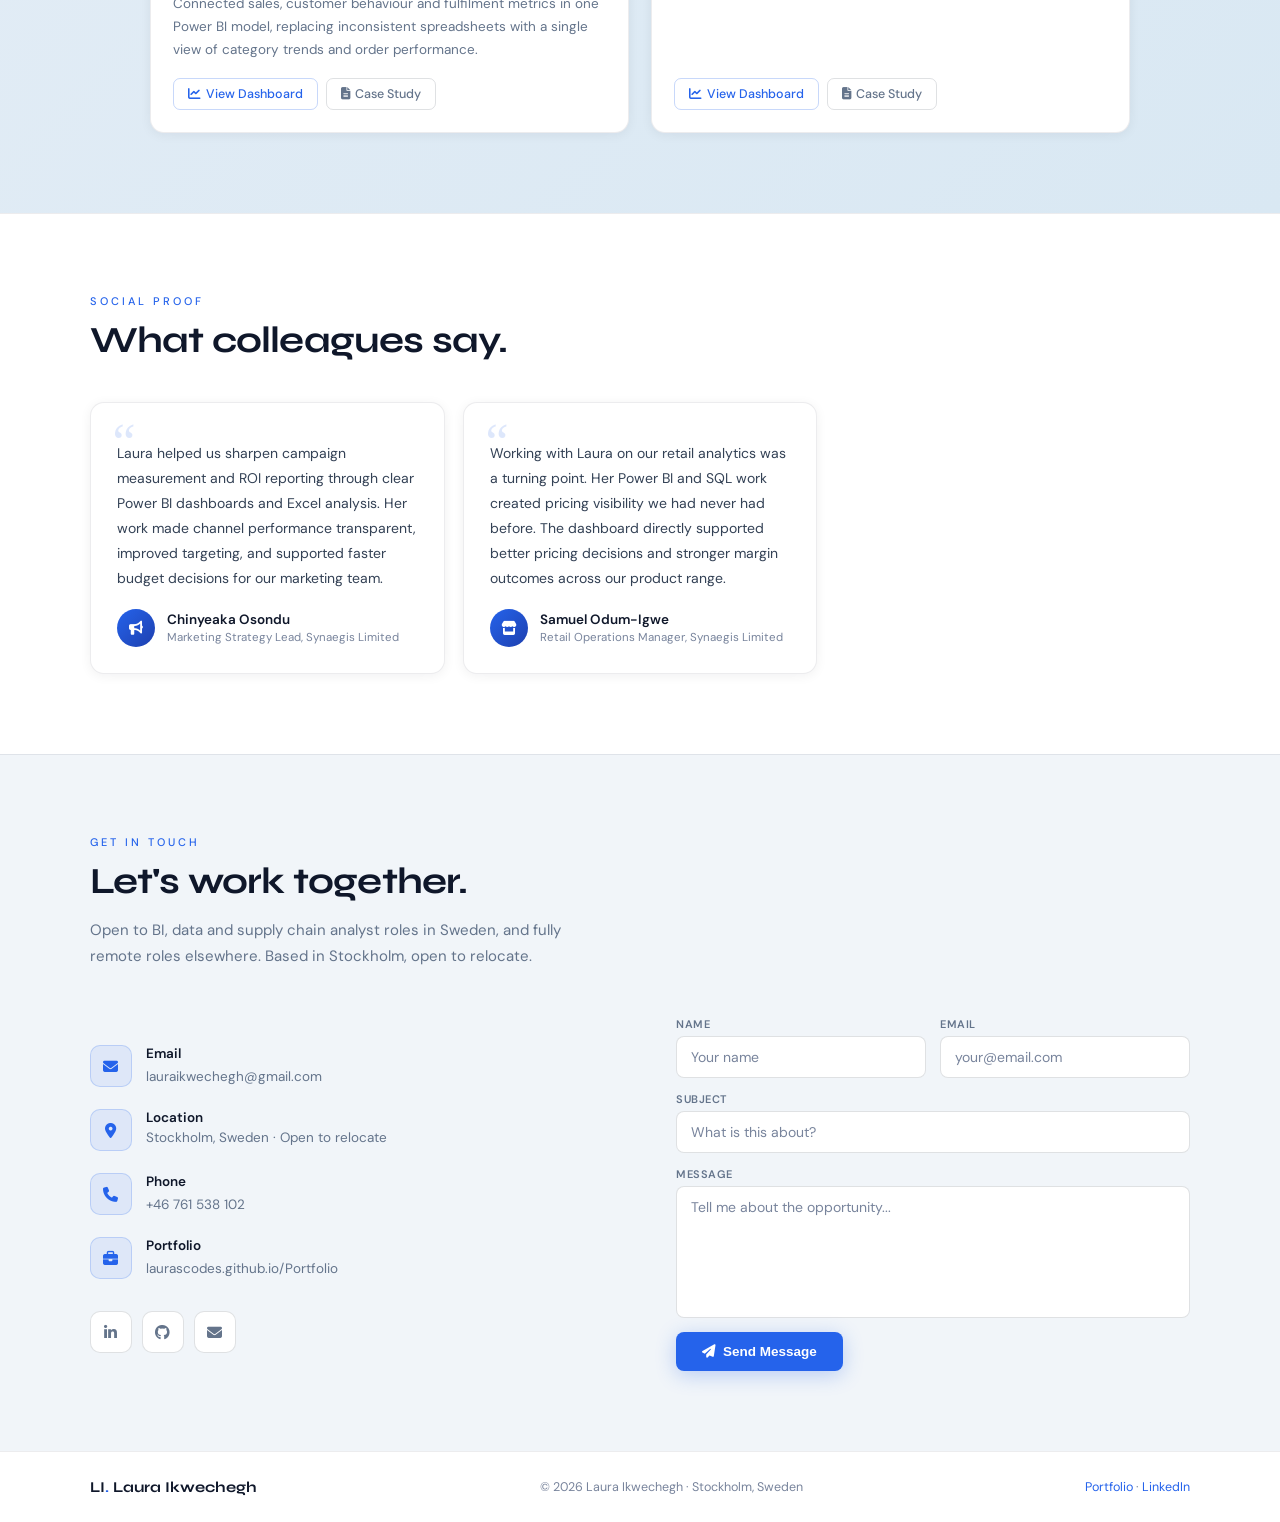
==== commit a036cd41: "Complete Retail & Clothing Imports card with findings and repo link" ====
--- a/index.html
+++ b/index.html
@@ -473,15 +473,19 @@
       </div>
 
       <div class="project-card series-card reveal">
-        <div class="series-cover sc-retail">
-          <i class="fas fa-shirt"></i>
-          <span class="series-status">In build</span>
+        <div class="project-img-wrap">
+          <img src="assets/img/portfolio/swedish-retail-clothing-imports-dashboard.png" alt="Swedish Clothing Imports and Retail Power BI dashboard" loading="lazy">
+          <div class="project-tags-overlay"><span class="ptag">Power BI</span><span class="ptag">Complete</span></div>
         </div>
         <div class="project-body">
           <h3>Retail &amp; Clothing Import Supply Chain</h3>
           <div class="project-meta"><span><i class="fas fa-circle"></i> Supply chain</span><span><i class="fas fa-circle"></i> SCB trade &amp; retail</span></div>
-          <p><strong>Question:</strong> Do clothing imports lead Swedish retail sales, and by how many months? Monthly import values by origin country set against the SCB retail trade index, built from a supply chain planner's point of view.</p>
+          <p><strong>Question:</strong> Do clothing imports lead Swedish retail sales, and by how many months? Monthly clothing imports by country (SITC 84) set against the clothing stores' sales index, Jan 2015 – Sep 2026, pulled live from the SCB API.<br><strong>Findings:</strong> Imports reached SEK 55.3 bn in 2025, 18% more than in 2019, while clothing sales volume fell 16.8%. Imports and sales move in the same month (r = 0.47); the lead is seasonal, with imports peaking in Aug–Oct ahead of December. The top five countries supply 55% of imports, and China's share fell from 27% to 19% as Bangladesh rose to 13%.</p>
           <div class="series-stack"><span>SCB PxWeb API</span><span>Star schema</span><span>DAX</span><span>Power BI</span></div>
+          <div class="project-links" style="margin-top:14px;">
+            <a href="assets/img/portfolio/swedish-retail-clothing-imports-dashboard.png" class="p-link" target="_blank" rel="noopener"><i class="fas fa-chart-line"></i> View Dashboard</a>
+            <a href="https://github.com/LaurasCodes/swedish-retail-clothing-imports" class="p-link" target="_blank" rel="noopener"><i class="fab fa-github"></i> Code &amp; Model</a>
+          </div>
         </div>
       </div>
 
